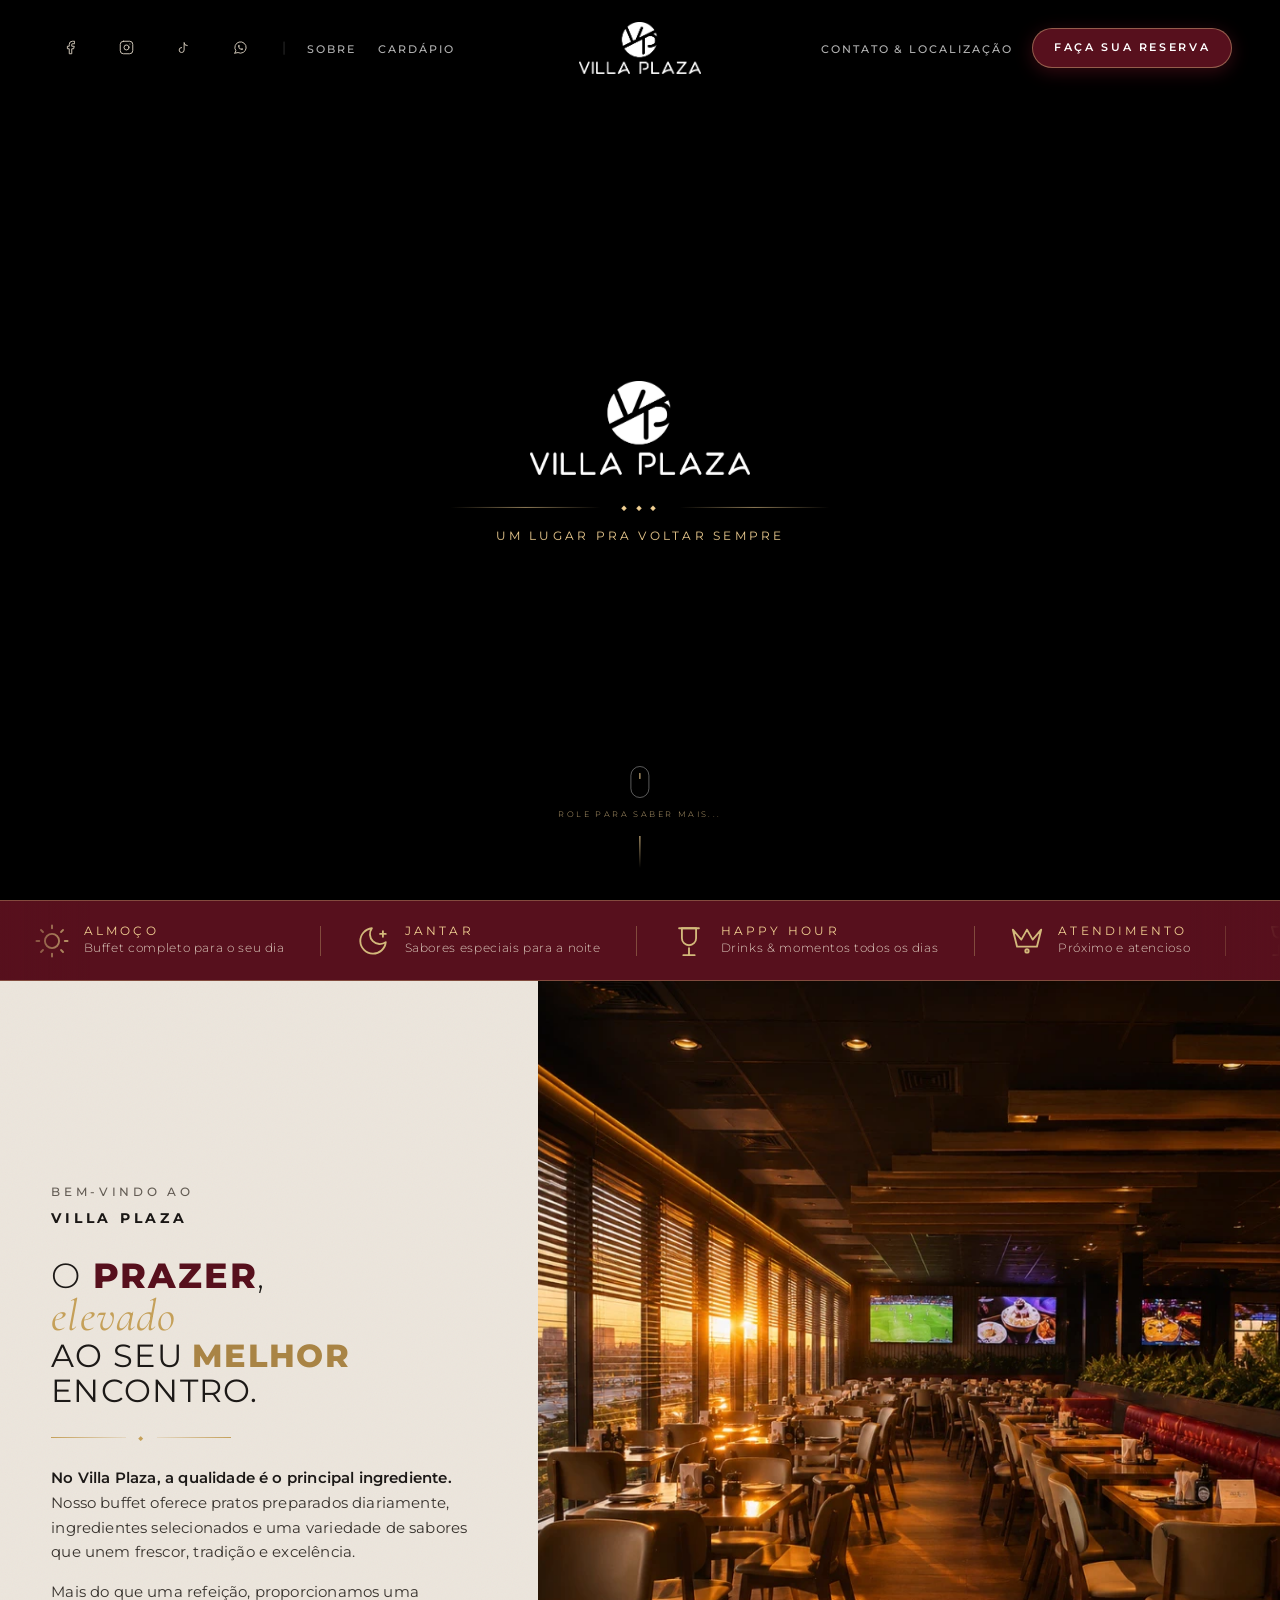
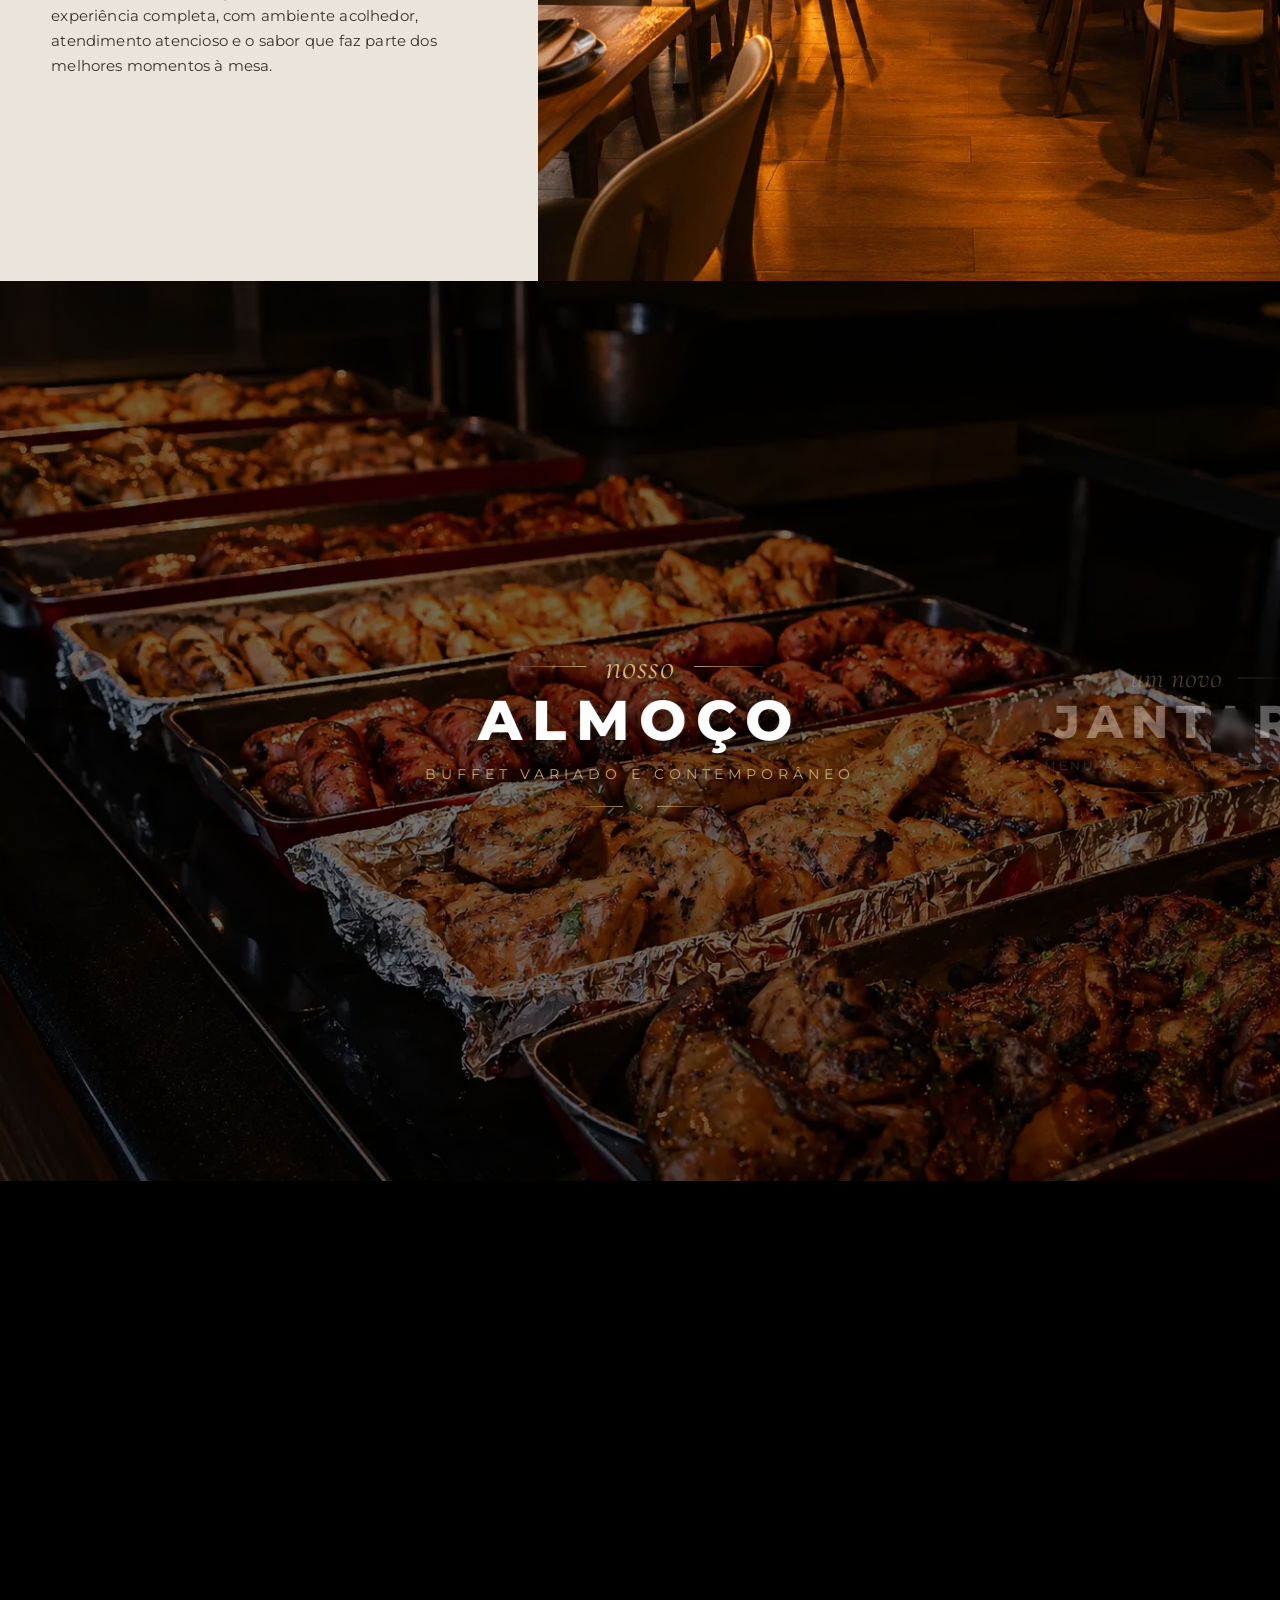
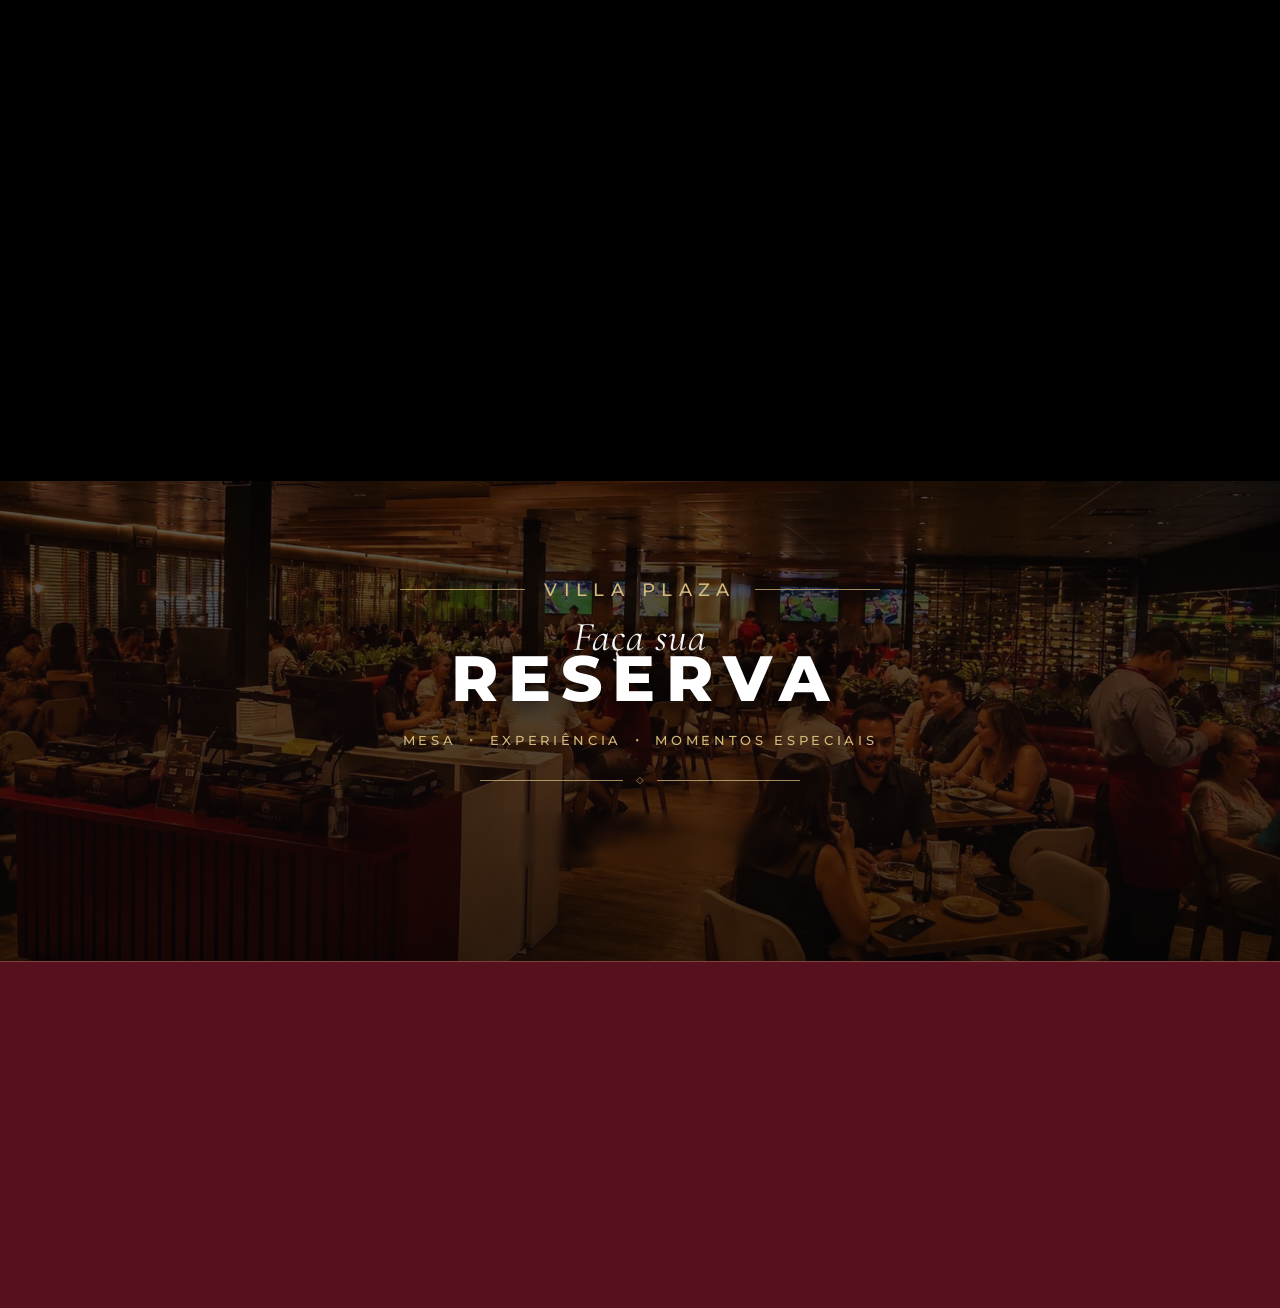
==== index.html @ 08dc7880 "feat: refine Villa Plaza menu flipbook" ====
<!DOCTYPE html>
<html lang="pt-BR">
<head>
    <meta charset="UTF-8">
    <meta name="viewport" content="width=device-width, initial-scale=1.0">
    <title>Villa Plaza Restaurante | Experiência Gastronômica em Belém</title>
    <meta name="description" content="Villa Plaza Restaurante - Uma jornada gastronômica por pratos autorais, buffet completo, pizzas artesanais e momentos memoráveis no mezanino do +B Supermercados em Belém.">
    
    <link rel="canonical" href="https://villaplaza.suporteide.digital/">
    <meta name="theme-color" content="#57101D">

    <!-- Open Graph / Social Media -->
    <meta property="og:type" content="website">
    <meta property="og:title" content="Villa Plaza Restaurante | Experiência Gastronômica em Belém">
    <meta property="og:description" content="Uma jornada gastronômica por pratos autorais, buffet completo, pizzas artesanais e momentos memoráveis no mezanino do +B Supermercados em Belém.">
    <meta property="og:image" content="assets/ambiente/ambiente-salao-principal.webp">
    <meta property="og:url" content="https://villaplaza.suporteide.digital/">

    <!-- Twitter Card -->
    <meta name="twitter:card" content="summary_large_image">
    <meta name="twitter:title" content="Villa Plaza Restaurante | Experiência Gastronômica em Belém">
    <meta name="twitter:description" content="Uma jornada gastronômica por pratos autorais e pizzas artesanais em Belém.">
    <meta name="twitter:image" content="assets/ambiente/ambiente-salao-principal.webp">

    <!-- Google Fonts -->
    <link rel="preconnect" href="https://fonts.googleapis.com">
    <link rel="preconnect" href="https://fonts.gstatic.com" crossorigin>
    <link href="https://fonts.googleapis.com/css2?family=Albert+Sans:wght@300;400;500;600;700&family=Alex+Brush&family=Cormorant+Garamond:ital,wght@0,300;0,400;0,500;0,600;0,700;1,300;1,400;1,500;1,600;1,700&family=Great+Vibes&family=Montserrat:ital,wght@0,300;0,400;0,500;0,600;0,700;1,300;1,400;1,500;1,600;1,700&family=Pinyon+Script&display=swap" rel="stylesheet">

    <!-- Structured Data (Schema.org JSON-LD) -->
    <script type="application/ld+json">
    {
      "@context": "https://schema.org",
      "@type": "Restaurant",
      "name": "Villa Plaza Restaurante",
      "image": "assets/logos/logo-villa-plaza-white.webp",
      "description": "Uma jornada sensorial por rótulos selecionados, gastronomia autoral contemporânea e momentos memoráveis em Belém.",
      "address": {
        "@type": "PostalAddress",
        "streetAddress": "Av. Alcindo Cacela, 1848 - Mezanino do +B Supermercados",
        "addressLocality": "Belém",
        "addressRegion": "PA",
        "postalCode": "66060-000",
        "addressCountry": "BR"
      },
      "geo": {
        "@type": "GeoCoordinates",
        "latitude": -1.4557003,
        "longitude": -48.4773089
      },
      "url": "https://villaplaza.suporteide.digital/",
      "telephone": "+5591984040710",
      "servesCuisine": "Contemporânea, Pizzaria, Buffet, Feijoada, Drinks",
      "priceRange": "$$$",
      "openingHoursSpecification": [
        {
          "@type": "OpeningHoursSpecification",
          "dayOfWeek": ["Monday", "Tuesday", "Wednesday", "Thursday", "Friday", "Saturday"],
          "opens": "12:00",
          "closes": "15:00"
        },
        {
          "@type": "OpeningHoursSpecification",
          "dayOfWeek": ["Monday", "Tuesday", "Wednesday", "Thursday", "Friday", "Saturday"],
          "opens": "19:00",
          "closes": "23:00"
        },
        {
          "@type": "OpeningHoursSpecification",
          "dayOfWeek": "Sunday",
          "opens": "12:00",
          "closes": "15:00"
        }
      ],
      "sameAs": [
        "https://www.instagram.com/villaplazabelem/",
        "https://www.tiktok.com/@villa.plaza",
        "https://www.facebook.com/villaplazabelem/"
      ]
    }
    </script>

    <link rel="stylesheet" href="style.css?v=20260824_v1">
    <link rel="stylesheet" href="assets/css/menu-flipbook.css?v=20260824_v2">
</head>
<body>

    <!-- ========================================
         HEADER & NAVIGATION
         ======================================== -->
    <header class="header" id="navbar">
        <div class="header-container">
            <!-- Menu Esquerdo + Redes Sociais -->
            <div class="header-left-side">
                <div class="header-socials">
                    <a href="https://www.facebook.com/villaplazabelem/" target="_blank" rel="noopener noreferrer" class="header-social-link" aria-label="Siga-nos no Facebook">
                        <svg class="header-social-icon" viewBox="0 0 24 24" fill="none" stroke="currentColor" stroke-width="1.5" stroke-linecap="round" stroke-linejoin="round">
                            <path d="M18 2h-3a5 5 0 0 0-5 5v3H7v4h3v8h4v-8h3l1-4h-4V7a1 1 0 0 1 1-1h3z"></path>
                        </svg>
                    </a>
                    <a href="https://www.instagram.com/villaplazabelem/" target="_blank" rel="noopener noreferrer" class="header-social-link" aria-label="Siga-nos no Instagram">
                        <svg class="header-social-icon" viewBox="0 0 24 24" fill="none" stroke="currentColor" stroke-width="1.5" stroke-linecap="round" stroke-linejoin="round">
                            <rect x="2" y="2" width="20" height="20" rx="5" ry="5"></rect>
                            <path d="M16 11.37A4 4 0 1 1 12.63 8 4 4 0 0 1 16 11.37z"></path>
                            <line x1="17.5" y1="6.5" x2="17.51" y2="6.5"></line>
                        </svg>
                    </a>
                    <a href="https://www.tiktok.com/@villa.plaza" target="_blank" rel="noopener noreferrer" class="header-social-link" aria-label="Siga-nos no TikTok">
                        <svg class="header-social-icon" viewBox="0 0 24 24" fill="none" stroke="currentColor" stroke-width="1.5" stroke-linecap="round" stroke-linejoin="round">
                            <path d="M9 12a4 4 0 1 0 4 4V4a5 5 0 0 0 5 5"></path>
                        </svg>
                    </a>
                    <a href="https://api.whatsapp.com/send/?phone=559192159505&text&type=phone_number&app_absent=0" target="_blank" rel="noopener noreferrer" class="header-social-link" aria-label="Fale conosco no WhatsApp">
                        <svg class="header-social-icon" viewBox="0 0 24 24" fill="none" stroke="currentColor" stroke-width="1.5" stroke-linecap="round" stroke-linejoin="round">
                            <path d="M3 21l1.65-3.8a9 9 0 1 1 3.4 2.9l-5.05 .9" />
                            <path d="M9 10a.5.5 0 0 0 1 0v-1a.5.5 0 0 0-1 0v1a5 5 0 0 0 5 5h1a.5.5 0 0 0 0-1h-1a.5.5 0 0 0 0 1" />
                        </svg>
                    </a>
                </div>
                <span class="header-separator">|</span>
                <ul class="nav-menu nav-menu-left">
                    <li><a href="#sobre" class="nav-link">Sobre</a></li>
                    <li><a href="#cardapio" class="nav-link">Cardápio</a></li>
                </ul>
            </div>

            <!-- Logo Centralizada -->
            <a href="#home" class="header-logo" aria-label="Voltar ao topo">
                <img src="assets/logos/logo-villa-plaza-white.webp" alt="Villa Plaza Restaurante Logo" decoding="async">
            </a>

            <!-- Menu Direito + Ações -->
            <div class="header-right-side">
                <ul class="nav-menu nav-menu-right">
                    <li><a href="#localizacao" class="nav-link">Contato & Localização</a></li>
                </ul>

                <a href="https://api.whatsapp.com/send/?phone=559192159505&text&type=phone_number&app_absent=0" target="_blank" rel="noopener noreferrer" class="btn-header-reserve">FAÇA SUA RESERVA</a>
            </div>

            <!-- Hamburger Button -->
            <button class="hamburger" id="hamburgerBtn" aria-label="Abrir Menu">
                <span></span>
                <span></span>
                <span></span>
            </button>
        </div>
    </header>

    <!-- Mobile Drawer Overlay & Drawer -->
    <div class="mobile-overlay" id="mobileOverlay"></div>
    <nav class="mobile-nav" id="mobileNav">
        <button class="mobile-nav-close" id="mobileNavClose" aria-label="Fechar menu">&times;</button>
        <a href="#sobre" class="mobile-nav-link">Sobre</a>
        <a href="#cardapio" class="mobile-nav-link">Cardápio</a>
        <a href="#localizacao" class="mobile-nav-link">Contato & Localização</a>
        <a href="https://api.whatsapp.com/send/?phone=559192159505&text&type=phone_number&app_absent=0" target="_blank" rel="noopener noreferrer" class="mobile-nav-link" style="color: var(--wine-gold); margin-top: 1rem; text-align: left; text-decoration: none;">Faça Sua Reserva</a>
        <div class="mobile-socials" style="margin-top: auto; display: flex; gap: 1.5rem; padding-top: 2rem;">
            <a href="https://www.facebook.com/villaplazabelem/" target="_blank" rel="noopener noreferrer" style="color: var(--wine-cream);" aria-label="Siga-nos no Facebook">
                <svg viewBox="0 0 24 24" fill="none" stroke="currentColor" stroke-width="1.5" stroke-linecap="round" stroke-linejoin="round" style="width: 22px; height: 22px;">
                    <path d="M18 2h-3a5 5 0 0 0-5 5v3H7v4h3v8h4v-8h3l1-4h-4V7a1 1 0 0 1 1-1h3z"></path>
                </svg>
            </a>
            <a href="https://www.instagram.com/villaplazabelem/" target="_blank" rel="noopener noreferrer" style="color: var(--wine-cream);" aria-label="Siga-nos no Instagram">
                <svg viewBox="0 0 24 24" fill="none" stroke="currentColor" stroke-width="1.5" stroke-linecap="round" stroke-linejoin="round" style="width: 22px; height: 22px;">
                    <rect x="2" y="2" width="20" height="20" rx="5" ry="5"></rect>
                    <path d="M16 11.37A4 4 0 1 1 12.63 8 4 4 0 0 1 16 11.37z"></path>
                    <line x1="17.5" y1="6.5" x2="17.51" y2="6.5"></line>
                </svg>
            </a>
            <a href="https://www.tiktok.com/@villa.plaza" target="_blank" rel="noopener noreferrer" style="color: var(--wine-cream);" aria-label="Siga-nos no TikTok">
                <svg viewBox="0 0 24 24" fill="none" stroke="currentColor" stroke-width="1.5" stroke-linecap="round" stroke-linejoin="round" style="width: 22px; height: 22px;">
                    <path d="M9 12a4 4 0 1 0 4 4V4a5 5 0 0 0 5 5"></path>
                </svg>
            </a>
            <a href="https://api.whatsapp.com/send/?phone=559192159505&text&type=phone_number&app_absent=0" target="_blank" rel="noopener noreferrer" style="color: var(--wine-cream);" aria-label="Fale conosco no WhatsApp">
                <svg viewBox="0 0 24 24" fill="none" stroke="currentColor" stroke-width="1.5" stroke-linecap="round" stroke-linejoin="round" style="width: 22px; height: 22px;">
                    <path d="M3 21l1.65-3.8a9 9 0 1 1 3.4 2.9l-5.05 .9" />
                    <path d="M9 10a.5.5 0 0 0 1 0v-1a.5.5 0 0 0-1 0v1a5 5 0 0 0 5 5h1a.5.5 0 0 0 0-1h-1a.5.5 0 0 0 0 1" />
                </svg>
            </a>
        </div>
    </nav>

    <!-- ========================================
         HERO SECTION
         ======================================== -->
    <section id="home" class="hero parallax-container" data-parallax-speed="0.38">
        <div class="hero-bg">
            <video autoplay loop muted playsinline class="parallax-img" data-parallax-speed="0.38">
                <source src="assets/hero/hero-video-villa-plaza.mp4" type="video/mp4">
            </video>
        </div>
        
        <div class="hero-overlay-dark"></div>

        <div class="hero-content parallax-element" data-parallax-speed="-0.14">
            <div class="hero-logo">
                <img src="assets/logos/logo-villa-plaza-white.webp" alt="Villa Plaza Restaurante Logo" decoding="async">
            </div>
            
            <div class="hero-divider">
                <span class="line"></span>
                <span class="diamonds">◆ ◆ ◆</span>
                <span class="line"></span>
            </div>

            <h1 class="hero-title">UM LUGAR PRA VOLTAR SEMPRE</h1>
        </div>

        <div class="hero-explore-indicator">
            <div class="mouse-icon">
                <div class="mouse-wheel"></div>
            </div>
            <span>Role para saber mais...</span>
            <div class="hero-explore-line"></div>
        </div>
    </section>

    <!-- ========================================
         SEÇÃO DE DESTAQUES / EXPERIÊNCIAS (MARQUEE INFINITO FLUIDO - VINHO #57101D)
         ======================================== -->
    <section id="destaques" class="hero-highlights-strip">
        <div class="highlights-track">
            <!-- ===== CONJUNTO 1 DE ITENS ===== -->
            <div class="highlight-item">
                <div class="highlight-icon">
                    <svg viewBox="0 0 24 24" fill="none" stroke="currentColor" stroke-width="1.2" stroke-linecap="round" stroke-linejoin="round" aria-hidden="true">
                        <circle cx="12" cy="12" r="5"></circle>
                        <line x1="12" y1="1" x2="12" y2="3"></line>
                        <line x1="12" y1="21" x2="12" y2="23"></line>
                        <line x1="4.22" y1="4.22" x2="5.64" y2="5.64"></line>
                        <line x1="18.36" y1="18.36" x2="19.78" y2="19.78"></line>
                        <line x1="1" y1="12" x2="3" y2="12"></line>
                        <line x1="21" y1="12" x2="23" y2="12"></line>
                        <line x1="4.22" y1="19.78" x2="5.64" y2="18.36"></line>
                        <line x1="18.36" y1="5.64" x2="19.78" y2="4.22"></line>
                    </svg>
                </div>
                <div class="highlight-content">
                    <h3 class="highlight-title">ALMOÇO</h3>
                    <p class="highlight-desc">Buffet completo para o seu dia</p>
                </div>
            </div>
            <div class="highlight-divider" aria-hidden="true"></div>

            <div class="highlight-item">
                <div class="highlight-icon">
                    <svg viewBox="0 0 24 24" fill="none" stroke="currentColor" stroke-width="1.2" stroke-linecap="round" stroke-linejoin="round" aria-hidden="true">
                        <path d="M21 12.79A9 9 0 1 1 11.21 3 7 7 0 0 0 21 12.79z"></path>
                        <line x1="19" y1="5" x2="19" y2="9"></line>
                        <line x1="17" y1="7" x2="21" y2="7"></line>
                    </svg>
                </div>
                <div class="highlight-content">
                    <h3 class="highlight-title">JANTAR</h3>
                    <p class="highlight-desc">Sabores especiais para a noite</p>
                </div>
            </div>
            <div class="highlight-divider" aria-hidden="true"></div>

            <div class="highlight-item">
                <div class="highlight-icon">
                    <svg viewBox="0 0 24 24" fill="none" stroke="currentColor" stroke-width="1.2" stroke-linecap="round" stroke-linejoin="round" aria-hidden="true">
                        <path d="M8 22h8M12 17v5"></path>
                        <path d="M7 10a5 5 0 0 0 10 0V3H7v7z"></path>
                        <line x1="5" y1="3" x2="19" y2="3"></line>
                    </svg>
                </div>
                <div class="highlight-content">
                    <h3 class="highlight-title">HAPPY HOUR</h3>
                    <p class="highlight-desc">Drinks & momentos todos os dias</p>
                </div>
            </div>
            <div class="highlight-divider" aria-hidden="true"></div>

            <div class="highlight-item">
                <div class="highlight-icon">
                    <svg viewBox="0 0 24 24" fill="none" stroke="currentColor" stroke-width="1.2" stroke-linecap="round" stroke-linejoin="round" aria-hidden="true">
                        <path d="M2 4l3 12h14l3-12-6 7-4-7-4 7-6-7z"></path>
                        <circle cx="12" cy="19" r="1.2"></circle>
                    </svg>
                </div>
                <div class="highlight-content">
                    <h3 class="highlight-title">ATENDIMENTO</h3>
                    <p class="highlight-desc">Próximo e atencioso</p>
                </div>
            </div>
            <div class="highlight-divider" aria-hidden="true"></div>

            <div class="highlight-item">
                <div class="highlight-icon">
                    <svg viewBox="0 0 24 24" fill="none" stroke="currentColor" stroke-width="1.2" stroke-linecap="round" stroke-linejoin="round" aria-hidden="true">
                        <path d="M8 22h8M12 15v7"></path>
                        <path d="M7 2h10l-1.5 6a4.5 4.5 0 0 1-7 0L7 2z"></path>
                    </svg>
                </div>
                <div class="highlight-content">
                    <h3 class="highlight-title">CARTA DE VINHOS</h3>
                    <p class="highlight-desc">Rótulos selecionados & sommelier</p>
                </div>
            </div>
            <div class="highlight-divider" aria-hidden="true"></div>

            <div class="highlight-item">
                <div class="highlight-icon">
                    <svg viewBox="0 0 24 24" fill="none" stroke="currentColor" stroke-width="1.2" stroke-linecap="round" stroke-linejoin="round" aria-hidden="true">
                        <path d="M12 2v20M17 5v6a5 5 0 0 1-10 0V5"></path>
                        <line x1="7" y1="2" x2="7" y2="5"></line>
                        <line x1="17" y1="2" x2="17" y2="5"></line>
                    </svg>
                </div>
                <div class="highlight-content">
                    <h3 class="highlight-title">GASTRONOMIA</h3>
                    <p class="highlight-desc">Receitas autorais contemporâneas</p>
                </div>
            </div>
            <div class="highlight-divider" aria-hidden="true"></div>

            <div class="highlight-item">
                <div class="highlight-icon">
                    <svg viewBox="0 0 24 24" fill="none" stroke="currentColor" stroke-width="1.2" stroke-linecap="round" stroke-linejoin="round" aria-hidden="true">
                        <path d="M12 2l2.4 7.4H22l-6 4.6 2.3 7.2-6.3-4.6-6.3 4.6 2.3-7.2-6-4.6h7.6z"></path>
                    </svg>
                </div>
                <div class="highlight-content">
                    <h3 class="highlight-title">AMBIENTE</h3>
                    <p class="highlight-desc">Sofisticado e acolhedor</p>
                </div>
            </div>
            <div class="highlight-divider" aria-hidden="true"></div>

            <div class="highlight-item">
                <div class="highlight-icon">
                    <svg viewBox="0 0 24 24" fill="none" stroke="currentColor" stroke-width="1.2" stroke-linecap="round" stroke-linejoin="round" aria-hidden="true">
                        <path d="M6 3h12l4 6-10 12L2 9l4-6z"></path>
                        <path d="M11 3l-3 6 4 12 4-12-3-6"></path>
                        <line x1="2" y1="9" x2="22" y2="9"></line>
                    </svg>
                </div>
                <div class="highlight-content">
                    <h3 class="highlight-title">EVENTOS</h3>
                    <p class="highlight-desc">Celebrações e momentos especiais</p>
                </div>
            </div>
            <div class="highlight-divider" aria-hidden="true"></div>

            <!-- ===== CONJUNTO 2 DE ITENS (DUPLICADO PARA LOOP INFINITO PERFEITO) ===== -->
            <div class="highlight-item" aria-hidden="true">
                <div class="highlight-icon">
                    <svg viewBox="0 0 24 24" fill="none" stroke="currentColor" stroke-width="1.2" stroke-linecap="round" stroke-linejoin="round">
                        <circle cx="12" cy="12" r="5"></circle>
                        <line x1="12" y1="1" x2="12" y2="3"></line>
                        <line x1="12" y1="21" x2="12" y2="23"></line>
                        <line x1="4.22" y1="4.22" x2="5.64" y2="5.64"></line>
                        <line x1="18.36" y1="18.36" x2="19.78" y2="19.78"></line>
                        <line x1="1" y1="12" x2="3" y2="12"></line>
                        <line x1="21" y1="12" x2="23" y2="12"></line>
                        <line x1="4.22" y1="19.78" x2="5.64" y2="18.36"></line>
                        <line x1="18.36" y1="5.64" x2="19.78" y2="4.22"></line>
                    </svg>
                </div>
                <div class="highlight-content">
                    <h3 class="highlight-title">ALMOÇO</h3>
                    <p class="highlight-desc">Buffet completo para o seu dia</p>
                </div>
            </div>
            <div class="highlight-divider" aria-hidden="true"></div>

            <div class="highlight-item" aria-hidden="true">
                <div class="highlight-icon">
                    <svg viewBox="0 0 24 24" fill="none" stroke="currentColor" stroke-width="1.2" stroke-linecap="round" stroke-linejoin="round">
                        <path d="M21 12.79A9 9 0 1 1 11.21 3 7 7 0 0 0 21 12.79z"></path>
                        <line x1="19" y1="5" x2="19" y2="9"></line>
                        <line x1="17" y1="7" x2="21" y2="7"></line>
                    </svg>
                </div>
                <div class="highlight-content">
                    <h3 class="highlight-title">JANTAR</h3>
                    <p class="highlight-desc">Sabores especiais para a noite</p>
                </div>
            </div>
            <div class="highlight-divider" aria-hidden="true"></div>

            <div class="highlight-item" aria-hidden="true">
                <div class="highlight-icon">
                    <svg viewBox="0 0 24 24" fill="none" stroke="currentColor" stroke-width="1.2" stroke-linecap="round" stroke-linejoin="round">
                        <path d="M8 22h8M12 17v5"></path>
                        <path d="M7 10a5 5 0 0 0 10 0V3H7v7z"></path>
                        <line x1="5" y1="3" x2="19" y2="3"></line>
                    </svg>
                </div>
                <div class="highlight-content">
                    <h3 class="highlight-title">HAPPY HOUR</h3>
                    <p class="highlight-desc">Drinks & momentos todos os dias</p>
                </div>
            </div>
            <div class="highlight-divider" aria-hidden="true"></div>

            <div class="highlight-item" aria-hidden="true">
                <div class="highlight-icon">
                    <svg viewBox="0 0 24 24" fill="none" stroke="currentColor" stroke-width="1.2" stroke-linecap="round" stroke-linejoin="round">
                        <path d="M2 4l3 12h14l3-12-6 7-4-7-4 7-6-7z"></path>
                        <circle cx="12" cy="19" r="1.2"></circle>
                    </svg>
                </div>
                <div class="highlight-content">
                    <h3 class="highlight-title">ATENDIMENTO</h3>
                    <p class="highlight-desc">Próximo e atencioso</p>
                </div>
            </div>
            <div class="highlight-divider" aria-hidden="true"></div>

            <div class="highlight-item" aria-hidden="true">
                <div class="highlight-icon">
                    <svg viewBox="0 0 24 24" fill="none" stroke="currentColor" stroke-width="1.2" stroke-linecap="round" stroke-linejoin="round">
                        <path d="M8 22h8M12 15v7"></path>
                        <path d="M7 2h10l-1.5 6a4.5 4.5 0 0 1-7 0L7 2z"></path>
                    </svg>
                </div>
                <div class="highlight-content">
                    <h3 class="highlight-title">CARTA DE VINHOS</h3>
                    <p class="highlight-desc">Rótulos selecionados & sommelier</p>
                </div>
            </div>
            <div class="highlight-divider" aria-hidden="true"></div>

            <div class="highlight-item" aria-hidden="true">
                <div class="highlight-icon">
                    <svg viewBox="0 0 24 24" fill="none" stroke="currentColor" stroke-width="1.2" stroke-linecap="round" stroke-linejoin="round">
                        <path d="M12 2v20M17 5v6a5 5 0 0 1-10 0V5"></path>
                        <line x1="7" y1="2" x2="7" y2="5"></line>
                        <line x1="17" y1="2" x2="17" y2="5"></line>
                    </svg>
                </div>
                <div class="highlight-content">
                    <h3 class="highlight-title">GASTRONOMIA</h3>
                    <p class="highlight-desc">Receitas autorais contemporâneas</p>
                </div>
            </div>
            <div class="highlight-divider" aria-hidden="true"></div>

            <div class="highlight-item" aria-hidden="true">
                <div class="highlight-icon">
                    <svg viewBox="0 0 24 24" fill="none" stroke="currentColor" stroke-width="1.2" stroke-linecap="round" stroke-linejoin="round">
                        <path d="M12 2l2.4 7.4H22l-6 4.6 2.3 7.2-6.3-4.6-6.3 4.6 2.3-7.2-6-4.6h7.6z"></path>
                    </svg>
                </div>
                <div class="highlight-content">
                    <h3 class="highlight-title">AMBIENTE</h3>
                    <p class="highlight-desc">Sofisticado e acolhedor</p>
                </div>
            </div>
            <div class="highlight-divider" aria-hidden="true"></div>

            <div class="highlight-item" aria-hidden="true">
                <div class="highlight-icon">
                    <svg viewBox="0 0 24 24" fill="none" stroke="currentColor" stroke-width="1.2" stroke-linecap="round" stroke-linejoin="round">
                        <path d="M6 3h12l4 6-10 12L2 9l4-6z"></path>
                        <path d="M11 3l-3 6 4 12 4-12-3-6"></path>
                        <line x1="2" y1="9" x2="22" y2="9"></line>
                    </svg>
                </div>
                <div class="highlight-content">
                    <h3 class="highlight-title">EVENTOS</h3>
                    <p class="highlight-desc">Celebrações e momentos especiais</p>
                </div>
            </div>
            <div class="highlight-divider" aria-hidden="true"></div>
        </div>
    </section>

    <!-- ========================================
         SEÇÃO 2: SOBRE NÓS / NOSSA HISTÓRIA
         ======================================== -->
    <section id="sobre" class="sobre-section">
        <div class="sobre-grid">
            
            <!-- Coluna Esquerda: Texto em Card Creme Elegante -->
            <div class="sobre-content-side reveal-up">
                <div class="sobre-header-tag">
                    <span class="sobre-sub">BEM-VINDO AO</span>
                    <span class="sobre-brand">VILLA PLAZA</span>
                </div>

                <h2 class="sobre-headline">
                    <span class="sobre-line-1">O <strong>PRAZER</strong>,</span>
                    <span class="sobre-script-gold">elevado</span>
                    <span class="sobre-line-2">AO SEU <span class="sobre-highlight-gold">MELHOR</span></span>
                    <span class="sobre-line-3">ENCONTRO.</span>
                </h2>

                <div class="sobre-divider-diamond">
                    <span class="line left"></span>
                    <span class="diamond">◆</span>
                    <span class="line right"></span>
                </div>

                <div class="sobre-paragraphs">
                    <p>
                        <strong>No Villa Plaza, a qualidade é o principal ingrediente.</strong> Nosso buffet oferece pratos preparados diariamente, ingredientes selecionados e uma variedade de sabores que unem frescor, tradição e excelência.
                    </p>
                    <p>
                        Mais do que uma refeição, proporcionamos uma experiência completa, com ambiente acolhedor, atendimento atencioso e o sabor que faz parte dos melhores momentos à mesa.
                    </p>
                </div>
            </div>

            <!-- Coluna Direita: Imagem do Ambiente do Restaurante -->
            <div class="sobre-image-side reveal-up" style="transition-delay: 0.15s;">
                <img src="assets/ambiente/sobre-nos-villa-plaza.webp" alt="Ambiente do Villa Plaza Restaurante ao pôr do sol" loading="lazy" decoding="async">
            </div>

        </div>
    </section>

    <!-- ========================================
         SEÇÃO 3: CARROSSEL SHOWCASE DE EXPERIÊNCIAS (ALMOÇO, JANTAR, HAPPY HOUR, EVENTOS)
         ======================================== -->
    <section class="showcase-section" id="experiencia">
        <div class="showcase-backgrounds">
            <div class="showcase-bg active" style="background-image: linear-gradient(rgba(0,0,0,0.55), rgba(0,0,0,0.55)), url('assets/gastronomia/buffet-churrasco-v0.webp');"></div>
            <div class="showcase-bg" style="background-image: linear-gradient(rgba(0,0,0,0.55), rgba(0,0,0,0.55)), url('assets/gastronomia/prato-comida.webp');"></div>
            <div class="showcase-bg" style="background-image: linear-gradient(rgba(0,0,0,0.55), rgba(0,0,0,0.55)), url('assets/experiencias/experiencia-chopp-heineken.webp');"></div>
            <div class="showcase-bg" style="background-image: linear-gradient(rgba(0,0,0,0.55), rgba(0,0,0,0.55)), url('assets/experiencias/experiencia-atendimento-garcom.webp');"></div>
        </div>
        
        <div class="showcase-carousel-wrapper">
            <div class="showcase-track">
                <!-- Slide 1: Almoço -->
                <div class="showcase-slide active" data-index="0">
                    <div class="showcase-top-accent">
                        <span class="showcase-line left"></span>
                        <span class="showcase-script">nosso</span>
                        <span class="showcase-line right"></span>
                    </div>
                    <h3 class="showcase-title">ALMOÇO</h3>
                    <span class="showcase-subtitle">BUFFET VARIADO E CONTEMPORÂNEO</span>
                    <div class="showcase-bottom-ornament">
                        <span class="showcase-line left"></span>
                        <span class="showcase-diamond">◇</span>
                        <span class="showcase-line right"></span>
                    </div>
                </div>
                <!-- Slide 2: Jantar -->
                <div class="showcase-slide" data-index="1">
                    <div class="showcase-top-accent">
                        <span class="showcase-line left"></span>
                        <span class="showcase-script">um novo</span>
                        <span class="showcase-line right"></span>
                    </div>
                    <h3 class="showcase-title">JANTAR</h3>
                    <span class="showcase-subtitle">MENU À LA CARTE ESPECIAL</span>
                    <div class="showcase-bottom-ornament">
                        <span class="showcase-line left"></span>
                        <span class="showcase-diamond">◇</span>
                        <span class="showcase-line right"></span>
                    </div>
                </div>
                <!-- Slide 3: Happy Hour -->
                <div class="showcase-slide" data-index="2">
                    <div class="showcase-top-accent">
                        <span class="showcase-line left"></span>
                        <span class="showcase-script">happy</span>
                        <span class="showcase-line right"></span>
                    </div>
                    <h3 class="showcase-title">HOUR</h3>
                    <span class="showcase-subtitle">CHOPP GELADO & DRINKS</span>
                    <div class="showcase-bottom-ornament">
                        <span class="showcase-line left"></span>
                        <span class="showcase-diamond">◇</span>
                        <span class="showcase-line right"></span>
                    </div>
                </div>
                <!-- Slide 4: Eventos -->
                <div class="showcase-slide" data-index="3">
                    <div class="showcase-top-accent">
                        <span class="showcase-line left"></span>
                        <span class="showcase-script">seus</span>
                        <span class="showcase-line right"></span>
                    </div>
                    <h3 class="showcase-title">EVENTOS</h3>
                    <span class="showcase-subtitle">ESPAÇOS VARIADOS E CLIMATIZADOS</span>
                    <div class="showcase-bottom-ornament">
                        <span class="showcase-line left"></span>
                        <span class="showcase-diamond">◇</span>
                        <span class="showcase-line right"></span>
                    </div>
                </div>
            </div>
        </div>

        <!-- Botões de navegação do carrossel -->
        <button class="showcase-nav-arrow arrow-left" aria-label="Anterior">&lsaquo;</button>
        <button class="showcase-nav-arrow arrow-right" aria-label="Próximo">&rsaquo;</button>
    </section>



    <!-- ========================================
         SEÇÃO 4: CARDÁPIO À LA CARTE (SPLIT CREAM + VINHO)
         ======================================== -->
    <section id="cardapio" class="cardapio-split-section parallax-container">
        <!-- Lado Esquerdo: Fundo Creme com Texto -->
        <div class="cardapio-left-cream">
            <div class="cardapio-left-content reveal-up parallax-element" data-parallax-speed="0.10">
                <span class="split-tag">— MENU —</span>
                <h2 class="split-title"><span class="typo-light" style="font-size: 0.8em; letter-spacing: 0.08em; text-transform: uppercase;">Confira o</span> <br><strong class="typo-extrabold" style="color: #57101D;">NOSSO</strong> <span class="italic-script">Cardápio</span></h2>
                <p>
                    Pratos autorais elaborados com ingredientes selecionados e apresentação impecável.
                </p>
                <button class="btn-cardapio trigger-menu-modal">VER CARDÁPIO</button>
            </div>
        </div>

        <!-- Lado Direito: Fundo Vinho Elegante -->
        <div class="cardapio-right-video">
            <div class="cardapio-right-overlay"></div>
        </div>

        <!-- Imagem do Menu Flutuante -->
        <img class="cardapio-menu-float trigger-menu-modal" src="assets/CardapioMenu/cardapio-villa-plaza-open.png" alt="Cardápio Villa Plaza Restaurante" style="cursor: pointer;" loading="lazy" decoding="async">
    </section>


    <!-- ========================================
         SEÇÃO FAÇA SUA RESERVA (BANNER RODAPÉ)
         ======================================== -->
    <section class="reserva-banner-rodape" id="reserva-banner-rodape" role="region" aria-label="Faça sua Reserva no Villa Plaza">
        <div class="reserva-banner-rodape__bg" style="background-image: url('assets/ambiente/ambiente-interior-mezanino.webp');"></div>
        <div class="reserva-banner-rodape__overlay"></div>
        <div class="reserva-banner-rodape__content">
            
            <!-- Linha Superior com Nome da Marca -->
            <div class="reserva-banner-rodape__top">
                <span class="reserva-banner-rodape__line"></span>
                <span class="reserva-banner-rodape__brand">VILLA PLAZA</span>
                <span class="reserva-banner-rodape__line"></span>
            </div>

            <!-- Título Principal -->
            <h2 class="reserva-banner-rodape__headline">
                <span class="reserva-banner-rodape__script">Faça sua</span>
                <span class="reserva-banner-rodape__main">RESERVA</span>
            </h2>

            <!-- Subtítulo / Tags -->
            <div class="reserva-banner-rodape__sub">
                <span>MESA</span>
                <span class="bullet">•</span>
                <span>EXPERIÊNCIA</span>
                <span class="bullet">•</span>
                <span>MOMENTOS ESPECIAIS</span>
            </div>

            <!-- Divisor Inferior com Losango -->
            <div class="reserva-banner-rodape__bottom">
                <span class="reserva-banner-rodape__line"></span>
                <span class="reserva-banner-rodape__diamond">◇</span>
                <span class="reserva-banner-rodape__line"></span>
            </div>

            <!-- Botão Minimalista Faça Sua Reserva -->
            <a href="https://api.whatsapp.com/send/?phone=559192159505&text&type=phone_number&app_absent=0" target="_blank" rel="noopener noreferrer" class="reserva-banner-rodape__btn">
                <span>FAÇA SUA RESERVA</span>
                <svg width="20" height="20" viewBox="0 0 24 24" fill="none" stroke="currentColor" stroke-width="1.8" stroke-linecap="round" stroke-linejoin="round">
                    <rect x="3" y="4" width="18" height="18" rx="3" ry="3"></rect>
                    <line x1="16" y1="2" x2="16" y2="6"></line>
                    <line x1="8" y1="2" x2="8" y2="6"></line>
                    <line x1="3" y1="10" x2="21" y2="10"></line>
                    <path d="M8 14h.01M12 14h.01M16 14h.01M8 18h.01M12 18h.01"></path>
                </svg>
            </a>

        </div>
    </section>

    <!-- ========================================
         3. PREMIUM FOOTER VILLA PLAZA
         ======================================== -->
    <footer class="footer-premium" id="localizacao">
        <div class="footer-premium__inner">

            <!-- Column 1: Logo + Separador + Social -->
            <div class="footer-col footer-col-logo">
                <img src="assets/logos/logo-villa-plaza-white.webp" 
                     alt="Villa Plaza Restaurante Logo" 
                     class="footer-logo-img"
                     loading="lazy"
                     decoding="async">

                <div class="footer-logo-divider">
                    <span class="line"></span>
                    <span class="star">✦</span>
                    <span class="line"></span>
                </div>

                <div class="footer-socials">
                    <a href="https://www.instagram.com/villaplazabelem/" target="_blank" rel="noopener noreferrer" class="footer-social-link" aria-label="Instagram Villa Plaza">
                        <svg viewBox="0 0 24 24"><rect x="2" y="2" width="20" height="20" rx="5" ry="5"></rect><path d="M16 11.37A4 4 0 1 1 12.63 8 4 4 0 0 1 16 11.37z"></path><line x1="17.5" y1="6.5" x2="17.51" y2="6.5"></line></svg>
                    </a>
                    <a href="https://www.tiktok.com/@villa.plaza" target="_blank" rel="noopener noreferrer" class="footer-social-link" aria-label="TikTok Villa Plaza">
                        <svg viewBox="0 0 24 24" fill="none" stroke="currentColor" stroke-width="1.5" stroke-linecap="round" stroke-linejoin="round"><path d="M9 12a4 4 0 1 0 4 4V4a5 5 0 0 0 5 5"></path></svg>
                    </a>
                    <a href="https://www.facebook.com/villaplazabelem/" target="_blank" rel="noopener noreferrer" class="footer-social-link" aria-label="Facebook Villa Plaza">
                        <svg viewBox="0 0 24 24"><path d="M18 2h-3a5 5 0 0 0-5 5v3H7v4h3v8h4v-8h3l1-4h-4V7a1 1 0 0 1 1-1h3z"></path></svg>
                    </a>
                </div>
                <span class="footer-handle">@villaplazabelem</span>
            </div>

            <!-- Column 2: Localização -->
            <div class="footer-col footer-col-contact">
                <h3 class="footer-col__title">
                    LOCALIZAÇÃO
                </h3>
                <div class="footer-title-star">✦</div>

                <div class="footer-contact-item">
                    <svg viewBox="0 0 24 24" class="footer-icon-gold"><path d="M21 10c0 7-9 13-9 13s-9-6-9-13a9 9 0 0 1 18 0z"></path><circle cx="12" cy="10" r="3"></circle></svg>
                    <span>
                        Av. Gov. José Malcher, 2388<br>
                        Belém - PA<br>
                        <span class="footer-subtext">Mezanino do +B Supermercados</span>
                    </span>
                </div>
            </div>

            <!-- Column 3: Mapa -->
            <div class="footer-col footer-col-map">
                <a href="https://maps.google.com/?q=Villa+Plaza+Bel%C3%A9m+Gov+Jos%C3%A9+Malcher+2388" 
                   target="_blank" 
                   class="footer-map-link"
                   aria-label="Ver localização no Google Maps">
                    <div class="footer-map-frame">
                        <img src="assets/mapa-vila-plaza.png" 
                             alt="Mapa de localização do Villa Plaza Belém na Av. Gov. José Malcher" 
                             class="footer-map-img"
                             loading="lazy"
                             decoding="async">
                    </div>
                </a>
            </div>

            <!-- Column 4: Horário de Funcionamento -->
            <div class="footer-col footer-col-hours">
                <h3 class="footer-col__title">
                    HORÁRIO DE<br>FUNCIONAMENTO
                </h3>
                <div class="footer-title-star">✦</div>

                <div class="footer-hours-block">
                    <div class="footer-hours-day">
                        <svg viewBox="0 0 24 24" class="footer-icon-gold"><circle cx="12" cy="12" r="10"></circle><polyline points="12 6 12 12 16 14"></polyline></svg>
                        <span>Segunda a Sábado</span>
                    </div>
                    <div class="footer-hours-time">12h às 15h / 19h às 23h</div>
                </div>

                <div class="footer-hours-block" style="margin-top: 1.2rem;">
                    <div class="footer-hours-day">
                        <svg viewBox="0 0 24 24" class="footer-icon-gold"><rect x="3" y="4" width="18" height="18" rx="2" ry="2"></rect><line x1="16" y1="2" x2="16" y2="6"></line><line x1="8" y1="2" x2="8" y2="6"></line><line x1="3" y1="10" x2="21" y2="10"></line></svg>
                        <span>Domingo</span>
                    </div>
                    <div class="footer-hours-time">12h às 15h</div>
                </div>
            </div>

            <!-- Column 5: Fale Conosco -->
            <div class="footer-col footer-col-whatsapp">
                <h3 class="footer-col__title">
                    FALE CONOSCO
                </h3>
                <div class="footer-title-star">✦</div>

                <div class="footer-whatsapp-icon">
                    <svg viewBox="0 0 24 24" width="34" height="34" fill="currentColor">
                        <path d="M17.472 14.382c-.297-.149-1.758-.867-2.03-.967-.273-.099-.471-.148-.67.15-.197.297-.767.966-.94 1.164-.173.199-.347.223-.644.075-.297-.15-1.255-.463-2.39-1.475-.883-.788-1.48-1.761-1.653-2.059-.173-.297-.018-.458.13-.606.134-.133.298-.347.446-.52.149-.174.198-.298.298-.497.099-.198.05-.371-.025-.52-.075-.149-.669-1.612-.916-2.207-.242-.579-.487-.501-.669-.51l-.57-.01c-.198 0-.52.074-.792.372s-1.04 1.016-1.04 2.479 1.065 2.876 1.213 3.074c.149.198 2.095 3.2 5.076 4.487.709.306 1.263.489 1.694.626.712.226 1.36.194 1.872.118.571-.085 1.758-.719 2.006-1.413.248-.694.248-1.289.173-1.413-.074-.124-.272-.198-.57-.347m-5.421 7.461c-1.726 0-3.328-.466-4.717-1.278l-.338-.198-3.504.919.935-3.417-.219-.348c-.896-1.425-1.371-3.08-1.37-4.766 0-4.996 4.064-9.06 9.06-9.06 2.42 0 4.695.943 6.407 2.657 1.711 1.714 2.654 3.989 2.654 6.411 0 4.997-4.064 9.061-9.062 9.061m0-19.827c-5.93 0-10.755 4.825-10.755 10.756 0 1.895.494 3.746 1.433 5.373l-1.523 5.561 5.69-1.492c1.571.856 3.347 1.309 5.155 1.309 5.931 0 10.756-4.825 10.756-10.757 0-2.874-1.119-5.576-3.152-7.608-2.033-2.033-4.734-3.152-7.604-3.152z"/>
                    </svg>
                </div>

                <a href="https://api.whatsapp.com/send/?phone=559192159505&text&type=phone_number&app_absent=0" 
                   target="_blank" 
                   rel="noopener noreferrer"
                   class="footer-whatsapp-number">
                    (91) 9215-9505
                </a>

                <a href="https://api.whatsapp.com/send/?phone=559192159505&text&type=phone_number&app_absent=0" 
                   target="_blank" 
                   rel="noopener noreferrer"
                   class="footer-whatsapp-btn">
                    CHAMAR NO WHATSAPP
                </a>
            </div>

        </div>

        <!-- Footer Bottom -->
        <div class="footer-bottom">
            <div class="footer-bottom__inner">
                <span class="footer-bottom__left">© <span data-current-year>2026</span> Villa Plaza. Todos os direitos reservados.</span>

                <div class="footer-bottom__center">
                    <span class="star-accent">✦</span>
                </div>

                <div class="footer-bottom__right">
                    <a href="#">Política de Privacidade</a>
                    <span class="dot-separator">•</span>
                    <a href="#">Termos de Uso</a>
                </div>
            </div>
        </div>
    </footer>


    <!-- ========================================
           RESERVAS POPUP MODAL (GLASSMORPHISM)
           ======================================== -->
    <div class="modal-overlay" id="bookingModal">
        <div class="modal-card" style="text-align: center; padding: 3.5rem 2.5rem; max-width: 460px; width: 90%;">
            <span class="modal-close-btn" id="modalCloseBtn">&times;</span>
            
            <div class="modal-icon-wrap" style="display: flex; justify-content: center; margin-bottom: 1.2rem;">
                <svg viewBox="0 0 24 24" fill="none" stroke="currentColor" stroke-width="1.2" stroke-linecap="round" stroke-linejoin="round" style="width: 46px; height: 46px; color: var(--wine-gold);">
                    <path d="M8 2h8M12 15v7M8 22h8M12 15a5 5 0 0 0 5-5V2H7v8a5 5 0 0 0 5 5z"/>
                </svg>
            </div>
            
            <h3 style="font-family: 'Montserrat', sans-serif; font-size: 2.2rem; font-weight: 500; color: var(--wine-gold); margin-bottom: 0.6rem; letter-spacing: 0.03em;">Fazer reserva</h3>
            <p style="font-family: 'Montserrat', sans-serif; font-size: 1.05rem; color: rgba(255, 255, 255, 0.9); font-weight: 300; margin-bottom: 1.5rem; line-height: 1.6; letter-spacing: 0.02em;">Sistema de reservas em construção...</p>
            <a href="https://api.whatsapp.com/send/?phone=559192159505&text&type=phone_number&app_absent=0" target="_blank" rel="noopener noreferrer" class="btn-header-reserve" style="display: inline-block; text-decoration: none;">RESERVAR PELO WHATSAPP</a>
        </div>
    </div>

    <!-- ========================================
           CARDÁPIO FLIPBOOK MODAL (VILLA PLAZA)
           ======================================== -->
    <div class="modal-overlay menu-modal-overlay" id="menuModal" role="dialog" aria-modal="true" aria-label="Cardápio Villa Plaza" aria-hidden="true">
        <div class="menu-modal-card" role="document">
            <div class="flipbook-header">
                <img class="flipbook-brand-logo" src="assets/logos/logo-villa-plaza-white.webp" alt="Villa Plaza Restaurante">
                <div class="flipbook-toolbar" aria-label="Controles do cardápio">
                    <button class="flipbook-icon-button flipbook-nav flipbook-toolbar-nav flipbook-nav-prev" id="menuPrevBtn" type="button" aria-label="Página anterior">‹</button>
                    <label class="flipbook-page-control">
                        <span>Página</span>
                        <input id="menuPageInput" type="number" min="1" value="1" aria-label="Número da página">
                        <span>/ <strong id="menuPageTotal">—</strong></span>
                    </label>
                    <div class="flipbook-tool-group flipbook-tool-group-end">
                        <button id="menuFullscreenBtn" class="flipbook-icon-button" type="button" aria-label="Abrir tela cheia" title="Abrir tela cheia">
                            <svg viewBox="0 0 24 24" aria-hidden="true">
                                <path d="M8 3H3v5M16 3h5v5M8 21H3v-5M21 16v5h-5" />
                            </svg>
                        </button>
                        <a id="menuDownloadBtn" class="flipbook-icon-button" href="assets/CardapioMenu/cardapio-villa-plaza.pdf" download aria-label="Baixar PDF" title="Baixar PDF">
                            <svg viewBox="0 0 24 24" aria-hidden="true">
                                <path d="M12 3v12m0 0 4-4m-4 4-4-4M5 21h14" />
                            </svg>
                        </a>
                        <button class="flipbook-icon-button flipbook-nav flipbook-toolbar-nav flipbook-nav-next" id="menuNextBtn" type="button" aria-label="Próxima página">›</button>
                    </div>
                </div>
                <button class="menu-modal-close" id="menuModalCloseBtn" type="button" aria-label="Fechar cardápio">
                    <svg width="22" height="22" viewBox="0 0 24 24" fill="none" stroke="currentColor" stroke-width="2.8" stroke-linecap="round" stroke-linejoin="round" aria-hidden="true">
                        <line x1="18" y1="6" x2="6" y2="18"></line>
                        <line x1="6" y1="6" x2="18" y2="18"></line>
                    </svg>
                </button>
            </div>

            <div class="flipbook-reader" id="menuFlipbookStage" tabindex="0" aria-label="Leitor do cardápio">
                <div class="flipbook-page-area" id="menuFlipbookPages" aria-live="polite"></div>

                <div class="menu-pdf-loading" id="menuPdfLoading" role="status">
                    <span class="pdf-spinner" aria-hidden="true"></span>
                    <span>Carregando cardápio Villa Plaza...</span>
                </div>

                <div class="menu-pdf-error" id="menuPdfError" role="alert" hidden>
                    <strong>Não foi possível carregar o cardápio.</strong>
                    <span>Você ainda pode baixar o PDF local para continuar.</span>
                    <div class="flipbook-error-actions">
                        <button id="menuRetryBtn" type="button">Tentar novamente</button>
                        <a class="flipbook-icon-button" href="assets/CardapioMenu/cardapio-villa-plaza.pdf" download aria-label="Baixar PDF" title="Baixar PDF">
                            <svg viewBox="0 0 24 24" aria-hidden="true">
                                <path d="M12 3v12m0 0 4-4m-4 4-4-4M5 21h14" />
                            </svg>
                        </a>
                    </div>
                </div>
            </div>
        </div>
    </div>
    <!-- Success Toast Notification -->
    <div class="toast-notification" id="toastNotification">
        <div class="toast-icon">✓</div>
        <div class="toast-text">
            <h4>Reserva Solicitada!</h4>
            <p>Em instantes enviaremos a confirmação no seu WhatsApp.</p>
        </div>
    </div>

    <!-- ========================================
         JAVASCRIPT
         ======================================== -->
    <script>
        // Synchronize Hero Logo animation restart on Hero Video loop
        const heroVideo = document.querySelector('.hero-bg video');
        const heroContent = document.querySelector('.hero-content');
        if (heroVideo && heroContent) {
            let lastVideoTime = 0;
            const resetHeroLogoAnim = () => {
                heroContent.style.animation = 'none';
                void heroContent.offsetHeight;
                heroContent.style.animation = '';
            };
            heroVideo.addEventListener('timeupdate', () => {
                if (heroVideo.currentTime < lastVideoTime - 0.5) {
                    resetHeroLogoAnim();
                }
                lastVideoTime = heroVideo.currentTime;
            });
            heroVideo.addEventListener('ended', () => {
                resetHeroLogoAnim();
                heroVideo.play();
            });
        }

        // Navbar Scrolled & Autohide State
        const navbar = document.getElementById('navbar');
        const mobileNav = document.getElementById('mobileNav');
        let lastScrollY = window.scrollY;
        let isTicking = false;

        window.addEventListener('scroll', () => {
            if (!isTicking) {
                window.requestAnimationFrame(() => {
                    const currentScrollY = window.scrollY;
                    if (currentScrollY > 60) {
                        if (navbar) navbar.classList.add('scrolled');
                    } else {
                        if (navbar) navbar.classList.remove('scrolled');
                    }

                    if (currentScrollY > lastScrollY && currentScrollY > 120 && mobileNav && !mobileNav.classList.contains('open')) {
                        if (navbar) navbar.classList.add('header-hidden');
                    } else {
                        if (navbar) navbar.classList.remove('header-hidden');
                    }

                    lastScrollY = currentScrollY;
                    isTicking = false;
                });
                isTicking = true;
            }
        });

        // Mobile Nav Hamburger Toggle
        const hamburgerBtn = document.getElementById('hamburgerBtn');
        const mobileOverlay = document.getElementById('mobileOverlay');
        const mobileNavClose = document.getElementById('mobileNavClose');

        function toggleMenu() {
            if (mobileNav) mobileNav.classList.toggle('open');
            if (mobileOverlay) mobileOverlay.classList.toggle('visible');
            const isOpen = mobileNav && mobileNav.classList.contains('open');
            
            if (hamburgerBtn) {
                const spans = hamburgerBtn.querySelectorAll('span');
                if (isOpen) {
                    if (spans[0]) spans[0].style.transform = 'rotate(45deg) translate(5px, 5px)';
                    if (spans[1]) spans[1].style.opacity = '0';
                    if (spans[2]) spans[2].style.transform = 'rotate(-45deg) translate(5px, -5px)';
                } else {
                    if (spans[0]) spans[0].style.transform = 'none';
                    if (spans[1]) spans[1].style.opacity = '1';
                    if (spans[2]) spans[2].style.transform = 'none';
                }
            }
        }

        if (hamburgerBtn) hamburgerBtn.addEventListener('click', toggleMenu);
        if (mobileOverlay) mobileOverlay.addEventListener('click', toggleMenu);
        if (mobileNavClose) mobileNavClose.addEventListener('click', toggleMenu);

        document.querySelectorAll('.mobile-nav-link').forEach(link => {
            link.addEventListener('click', toggleMenu);
        });

        // Booking Modal reservation triggers & Banner WhatsApp redirect
        const bookingModal = document.getElementById('bookingModal');
        const modalCloseBtn = document.getElementById('modalCloseBtn');
        const triggers = document.querySelectorAll('.trigger-modal');

        if (bookingModal) {
            triggers.forEach(btn => {
                btn.addEventListener('click', (e) => {
                    e.preventDefault();
                    bookingModal.classList.add('active');
                });
            });

            if (modalCloseBtn) {
                modalCloseBtn.addEventListener('click', () => {
                    bookingModal.classList.remove('active');
                });
            }

            bookingModal.addEventListener('click', (e) => {
                if (e.target === bookingModal) {
                    bookingModal.classList.remove('active');
                }
            });
        }


        // Intersection Observer for scroll animations
        const revealObserver = new IntersectionObserver((entries) => {
            entries.forEach(entry => {
                if (entry.isIntersecting) {
                    entry.target.classList.add('active');
                    revealObserver.unobserve(entry.target);
                }
            });
        }, {
            threshold: 0.05,
            rootMargin: '0px 0px -40px 0px'
        });

        document.querySelectorAll('.reveal-up').forEach(element => {
            revealObserver.observe(element);
        });

        // Smooth scroll for anchor links
        document.querySelectorAll('a[href^="#"]').forEach(anchor => {
            anchor.addEventListener('click', function(e) {
                const href = this.getAttribute('href');
                if (href !== "#" && href.startsWith("#")) {
                    e.preventDefault();
                    const target = document.querySelector(href);
                    if (target) {
                        target.scrollIntoView({ behavior: 'smooth' });
                    }
                }
            });
        });

        // Navigation Scroll Spy (Cache de layout para 60+ FPS sem thrashing)
        const sections = document.querySelectorAll('section[id], footer[id], div[id].tw-acc-header');
        const navLinks = document.querySelectorAll('.nav-link');
        const mobileNavLinks = document.querySelectorAll('.mobile-nav-link');
        let sectionCache = [];

        function updateSectionCache() {
            sectionCache = Array.from(sections).map(section => ({
                id: section.getAttribute('id'),
                top: section.offsetTop,
                height: section.offsetHeight
            }));
        }

        window.addEventListener('load', updateSectionCache);
        window.addEventListener('resize', updateSectionCache, { passive: true });

        let isScrollSpyPending = false;
        function scrollSpy() {
            isScrollSpyPending = false;
            const scrollPos = window.scrollY + 160;

            sectionCache.forEach(section => {
                if (scrollPos >= section.top && scrollPos < section.top + section.height) {
                    navLinks.forEach(link => {
                        if (link.getAttribute('href') === `#${section.id}`) {
                            link.classList.add('active');
                        } else {
                            link.classList.remove('active');
                        }
                    });
                    mobileNavLinks.forEach(link => {
                        if (link.getAttribute('href') === `#${section.id}`) {
                            link.classList.add('active');
                        } else {
                            link.classList.remove('active');
                        }
                    });
                }
            });
        }

        window.addEventListener('scroll', () => {
            if (!isScrollSpyPending) {
                isScrollSpyPending = true;
                window.requestAnimationFrame(scrollSpy);
            }
        }, { passive: true });
        window.addEventListener('load', scrollSpy);

        // Fluid Parallax Engine (Smart Idle & GPU Accelerated Loop)
        class FluidParallax {
            constructor(intensity = 0.22) {
                this.intensity = intensity;
                this.items = [];
                this.isAnimating = false;
                this.init();
            }

            init() {
                if (window.innerWidth <= 768) return;

                const targets = document.querySelectorAll('.parallax-img, .parallax-img-h, .parallax-element');
                targets.forEach(target => {
                    const container = target.closest('.parallax-container') || target.parentElement;
                    const speedAttr = target.dataset.parallaxSpeed || (container && container.dataset ? container.dataset.parallaxSpeed : null);
                    const baseSpeed = parseFloat(speedAttr) || 0.15;
                    const speed = baseSpeed * this.intensity;
                    const direction = target.dataset.parallaxDirection || (target.classList.contains('parallax-img-h') ? 'horizontal' : 'vertical');

                    this.items.push({
                        container: container,
                        target: target,
                        speed: speed,
                        direction: direction,
                        currentY: 0,
                        targetY: 0,
                        currentX: 0,
                        targetX: 0
                    });
                });

                if (this.items.length === 0) return;

                const onScrollOrResize = () => {
                    this.updateTargets();
                    if (!this.isAnimating) {
                        this.isAnimating = true;
                        this.startAnimationLoop();
                    }
                };

                window.addEventListener('scroll', onScrollOrResize, { passive: true });
                window.addEventListener('resize', onScrollOrResize, { passive: true });

                this.updateTargets();
                this.isAnimating = true;
                this.startAnimationLoop();
            }

            updateTargets() {
                const viewCenter = window.innerHeight / 2;

                this.items.forEach(item => {
                    const rect = item.container.getBoundingClientRect();
                    const containerCenter = rect.top + rect.height / 2;
                    const distance = viewCenter - containerCenter;

                    if (item.direction === 'horizontal') {
                        item.targetX = distance * item.speed;
                    } else {
                        item.targetY = distance * item.speed;
                    }
                });
            }

            startAnimationLoop() {
                const animate = () => {
                    let keepRunning = false;

                    this.items.forEach(item => {
                        if (item.direction === 'horizontal') {
                            const diffX = item.targetX - item.currentX;
                            if (Math.abs(diffX) > 0.01) {
                                item.currentX += diffX * 0.08;
                                const roundedX = Math.round(item.currentX * 100) / 100;
                                item.target.style.transform = `translate3d(calc(-50% + ${roundedX}px), 0, 0)`;
                                item.target.style.setProperty('--parallax-x', `${roundedX}px`);
                                keepRunning = true;
                            }
                        } else {
                            const diffY = item.targetY - item.currentY;
                            if (Math.abs(diffY) > 0.01) {
                                item.currentY += diffY * 0.08;
                                const roundedY = Math.round(item.currentY * 100) / 100;
                                item.target.style.transform = `translate3d(0, ${roundedY}px, 0)`;
                                item.target.style.setProperty('--parallax-y', `${roundedY}px`);
                                keepRunning = true;
                            }
                        }
                    });

                    if (keepRunning) {
                        requestAnimationFrame(animate);
                    } else {
                        this.isAnimating = false;
                    }
                };

                requestAnimationFrame(animate);
            }
        }

        window.addEventListener('DOMContentLoaded', () => {
            new FluidParallax();

            // Carrossel Showcase (Almoço, Jantar, Happy Hour, Eventos) com Suporte a Mouse Drag & Touch Swipe
            const showcaseWrapper = document.querySelector('.showcase-carousel-wrapper');
            const showcaseSlides = Array.from(document.querySelectorAll('.showcase-slide'));
            const showcaseBgs = Array.from(document.querySelectorAll('.showcase-bg'));
            const trackShowcase = document.querySelector('.showcase-track');
            const arrowLeftShowcase = document.querySelector('.showcase-nav-arrow.arrow-left');
            const arrowRightShowcase = document.querySelector('.showcase-nav-arrow.arrow-right');
            let currentShowcaseIdx = 0;

            let isDragging = false;
            let startX = 0;
            let currentTranslate = 0;
            let prevTranslate = 0;
            let hasMoved = false;

            function getBaseOffset(idx) {
                if (!showcaseWrapper || !showcaseSlides[idx]) return 0;
                const containerWidth = showcaseWrapper.getBoundingClientRect().width;
                const activeSlide = showcaseSlides[idx];
                const activeSlideWidth = activeSlide.getBoundingClientRect().width;
                const activeSlideOffsetLeft = activeSlide.offsetLeft;
                return (containerWidth / 2) - activeSlideOffsetLeft - (activeSlideWidth / 2);
            }

            function updateShowcase(idx) {
                if (!showcaseSlides.length || !trackShowcase) return;

                currentShowcaseIdx = (idx + showcaseSlides.length) % showcaseSlides.length;

                showcaseSlides.forEach(slide => slide.classList.remove('active'));
                const activeSlide = showcaseSlides[currentShowcaseIdx];
                if (activeSlide) activeSlide.classList.add('active');

                showcaseBgs.forEach(bg => bg.classList.remove('active'));
                if (showcaseBgs[currentShowcaseIdx]) {
                    showcaseBgs[currentShowcaseIdx].classList.add('active');
                }

                prevTranslate = getBaseOffset(currentShowcaseIdx);
                currentTranslate = prevTranslate;
                trackShowcase.style.transition = 'transform 0.6s cubic-bezier(0.25, 1, 0.5, 1)';
                trackShowcase.style.transform = `translateX(${currentTranslate}px)`;
            }

            if (showcaseSlides.length && trackShowcase && showcaseWrapper) {
                window.addEventListener('resize', () => updateShowcase(currentShowcaseIdx));
                setTimeout(() => updateShowcase(0), 150);

                // --- EVENTOS DE MOUSE DRAG & TOUCH SWIPE ---
                const startDrag = (clientX) => {
                    isDragging = true;
                    hasMoved = false;
                    startX = clientX;
                    prevTranslate = getBaseOffset(currentShowcaseIdx);
                    trackShowcase.style.transition = 'none';
                    showcaseWrapper.classList.add('is-dragging');
                };

                const moveDrag = (clientX) => {
                    if (!isDragging) return;
                    const deltaX = clientX - startX;
                    if (Math.abs(deltaX) > 5) hasMoved = true;
                    currentTranslate = prevTranslate + deltaX;
                    trackShowcase.style.transform = `translateX(${currentTranslate}px)`;
                };

                const endDrag = (clientX) => {
                    if (!isDragging) return;
                    isDragging = false;
                    showcaseWrapper.classList.remove('is-dragging');
                    const deltaX = clientX - startX;
                    const threshold = 45; // Pixels mínimos de arraste para trocar de slide

                    if (deltaX < -threshold) {
                        updateShowcase(currentShowcaseIdx + 1);
                    } else if (deltaX > threshold) {
                        updateShowcase(currentShowcaseIdx - 1);
                    } else {
                        updateShowcase(currentShowcaseIdx);
                    }
                };

                // Eventos de Mouse (Desktop)
                showcaseWrapper.addEventListener('mousedown', (e) => {
                    startDrag(e.clientX);
                });

                window.addEventListener('mousemove', (e) => {
                    if (isDragging) {
                        moveDrag(e.clientX);
                    }
                });

                window.addEventListener('mouseup', (e) => {
                    if (isDragging) {
                        endDrag(e.clientX);
                    }
                });

                // Eventos de Touch (Mobile)
                showcaseWrapper.addEventListener('touchstart', (e) => {
                    if (e.touches.length === 1) {
                        startDrag(e.touches[0].clientX);
                    }
                }, { passive: true });

                showcaseWrapper.addEventListener('touchmove', (e) => {
                    if (isDragging && e.touches.length === 1) {
                        moveDrag(e.touches[0].clientX);
                    }
                }, { passive: true });

                showcaseWrapper.addEventListener('touchend', (e) => {
                    if (isDragging) {
                        const touch = e.changedTouches[0];
                        endDrag(touch ? touch.clientX : startX);
                    }
                });

                // Clique individual no slide
                showcaseSlides.forEach((slide, idx) => {
                    slide.addEventListener('click', (e) => {
                        if (!hasMoved) {
                            updateShowcase(idx);
                        }
                    });
                });

                // Botões de Seta
                if (arrowLeftShowcase) {
                    arrowLeftShowcase.addEventListener('click', (e) => {
                        e.stopPropagation();
                        updateShowcase(currentShowcaseIdx - 1);
                    });
                }

                if (arrowRightShowcase) {
                    arrowRightShowcase.addEventListener('click', (e) => {
                        e.stopPropagation();
                        updateShowcase(currentShowcaseIdx + 1);
                    });
                }
            }
        });
    </script>
    <script src="assets/js/page-flip.browser.js?v=20260815_v3"></script>
    <script src="assets/js/menu-flipbook.js?v=20260824_v2"></script>
    <script src="assets/js/current-year.js?v=20260815_v1" defer></script>

</body>
</html>
---- style.css ----
/* ========================================
           DESIGN SYSTEM & VARIABLES
           ======================================== */
        :root {
            /* Cores Oficiais do Manual de Marca (Pág 06) */
            --vp-wine: #57101D;
            --vp-wine-dark: #57101D;
            --vp-gray-light: #F2F2F2;
            --vp-white: #FFFFFF;
            
            /* Variáveis de Suporte do Tema */
            --wine-black: #000000;
            --wine-ink: #050505;
            --wine-panel: #0B0A08;
            --wine-panel-2: #11100D;
            --wine-burgundy: #57101D;
            --wine-gold: #57101D; /* Tom Vinho Principal Oficial */
            --wine-gold-accent: #D3B97B; /* Destaque Opcional */
            --wine-gold-dark: #57101D;
            --wine-gold-soft: #F1D093;
            --wine-white: #FFFFFF;
            --wine-cream: #F1E6D5;
            --wine-muted: rgba(255, 255, 255, 0.7);
            --wine-border: rgba(87, 16, 29, 0.4);
            --wine-glow: 0 0 30px rgba(87, 16, 29, 0.3);
            
            /* Tipografia Oficial (Montserrat para corpo, UI e Headlines) */
            --font-display: 'Montserrat', 'Alvinus', sans-serif;
            --font-body: 'Montserrat', sans-serif;
            --font-script: 'Cormorant Garamond', 'Alvinus', serif;
            
            --container: 1100px;
            --transition-premium: all 0.6s cubic-bezier(0.25, 1, 0.5, 1);
        }

        /* ========================================
           RESET & BASIC STYLING
           ======================================== */
        *, *::before, *::after {
            box-sizing: border-box;
            margin: 0;
            padding: 0;
        }

        html {
            scroll-behavior: smooth;
            overflow-x: hidden !important;
            width: 100%;
            max-width: 100%;
            touch-action: manipulation;
            -webkit-tap-highlight-color: transparent;
        }

        body {
            background-color: var(--wine-black);
            color: var(--wine-white);
            font-family: var(--font-body);
            font-weight: 300;
            line-height: 1.7;
            letter-spacing: 0.04em;
            overflow-x: hidden !important;
            width: 100%;
            max-width: 100%;
            position: relative;
            -webkit-font-smoothing: antialiased;
            touch-action: manipulation;
            -webkit-tap-highlight-color: transparent;
        }

        a {
            color: inherit;
            text-decoration: none;
            transition: var(--transition-premium);
        }

        img {
            display: block;
            max-width: 100%;
            height: auto;
        }

        button {
            cursor: pointer;
            font-family: inherit;
            border: none;
            background: none;
            transition: var(--transition-premium);
        }

        /* Utility script/serif-italic accent style (Inspirado no Instagram Villa Plaza) */
        .italic-script {
            font-family: var(--font-script) !important;
            font-size: 2.6rem;
            color: var(--wine-gold-accent, #D3B97B);
            font-style: italic !important;
            font-weight: 400 !important;
            vertical-align: baseline;
            margin: 0 0.15em;
            line-height: 1;
            display: inline-block;
            text-shadow: none !important;
            text-transform: lowercase;
        }

        /* ========================================
           TYPOGRAPHY & UTILITIES
           ======================================== */
        h1, h2, h3, h4 {
            font-family: var(--font-display);
            font-weight: 400;
            letter-spacing: 0.05em;
        }

        /* Classes de Variação e Dinamismo Tipográfico (Inspirado no Instagram Villa Plaza) */
        .typo-bold {
            font-weight: 700 !important;
        }

        .typo-extrabold {
            font-weight: 800 !important;
            letter-spacing: 0.06em !important;
        }

        .typo-light {
            font-weight: 300 !important;
            opacity: 0.9;
        }

        .typo-gold {
            color: #D3B97B !important;
        }

        .typo-serif-accent {
            font-family: 'Cormorant Garamond', serif !important;
            font-style: italic;
            font-weight: 400 !important;
            text-transform: lowercase;
        }

        .typo-sans-impact {
            font-family: 'Montserrat', sans-serif !important;
            text-transform: uppercase;
            letter-spacing: 0.08em;
        }

        .section {
            padding: 9.5rem 2rem;
            position: relative;
            z-index: 10;
        }

        .section-dark {
            background-color: var(--wine-black);
        }

        /* ========================================
           BUTTONS & ACTIONS
           ======================================== */
        .btn-gold-fill {
            background-color: var(--wine-gold);
            color: var(--wine-black);
            border: 1px solid var(--wine-gold);
            padding: 1.15rem 2.8rem;
            font-size: 0.7rem;
            text-transform: uppercase;
            letter-spacing: 0.25em;
            font-weight: 600;
            border-radius: 0;
        }

        .btn-gold-fill:hover {
            background-color: var(--wine-white);
            border-color: var(--wine-white);
            color: var(--wine-black);
            transform: translateY(-2px);
            box-shadow: 0 10px 25px rgba(255, 255, 255, 0.15);
        }

        .btn-gold-outline {
            display: inline-flex;
            align-items: center;
            justify-content: center;
            background: rgba(11, 10, 8, 0.65);
            color: #F1D093;
            border: 1px solid #F1D093;
            padding: 1.1rem 2.8rem;
            font-family: var(--font-body);
            font-size: 0.72rem;
            text-transform: uppercase;
            letter-spacing: 0.28em;
            font-weight: 500;
            border-radius: 0;
            cursor: pointer;
            transition: all 300ms cubic-bezier(0.25, 1, 0.5, 1);
            box-shadow: 0 0 22px rgba(241, 208, 147, 0.25);
        }

        .btn-gold-outline:hover {
            border-color: #F1D093;
            color: #57101D;
            background: #F1D093;
            font-weight: 600;
            transform: translateY(-2px);
            box-shadow: 0 0 35px rgba(241, 208, 147, 0.5);
        }

        /* ========================================
           HEADER & NAVIGATION (NAVBAR)
           ======================================== */
         .header {
             position: fixed;
             top: 0;
             left: 0;
             right: 0;
             z-index: 100;
             background: transparent;
             border-bottom: none;
             transition: var(--transition-premium);
             height: 96px;
             display: flex;
             align-items: center;
         }

         /* Top-to-bottom dark gradient overlay (simulating Sapporo) */
         .header::before {
             content: '';
             position: absolute;
             top: 0;
             left: 0;
             right: 0;
             height: 160px;
             background: linear-gradient(to bottom, rgba(0, 0, 0, 0.65) 0%, rgba(0, 0, 0, 0.25) 50%, rgba(0, 0, 0, 0) 100%);
             z-index: -1;
             pointer-events: none;
             transition: var(--transition-premium);
         }
 
         .header.scrolled {
             background: rgba(5, 5, 5, 0.92);
             backdrop-filter: blur(12px);
             -webkit-backdrop-filter: blur(12px);
             box-shadow: 0 10px 30px rgba(0, 0, 0, 0.5);
             height: 76px;
         }

         .header.scrolled::before {
             height: 76px;
             background: rgba(5, 5, 5, 0.92);
             opacity: 0;
         }

         .header.header-hidden {
             transform: translateY(-100%);
         }
 
         .header-container {
             max-width: 1400px;
             width: 100%;
             margin: 0 auto;
             padding: 0 3rem;
             display: grid;
             grid-template-columns: 1fr auto 1fr;
             align-items: center;
         }

         .header-logo {
             width: auto;
             height: auto;
             display: flex;
             align-items: center;
             justify-content: center;
             justify-self: center;
             padding: 0 1rem;
         }

         .header-logo img {
             max-height: 52px;
             width: auto;
             object-fit: contain;
             transition: var(--transition-premium);
         }

         .header.scrolled .header-logo img {
             max-height: 42px;
         }

         .nav-menu {
             display: flex;
             gap: 1.4rem;
             list-style: none;
             align-items: center;
         }

         .header-left-side {
             display: flex;
             align-items: center;
             gap: 1.2rem;
             justify-self: start;
         }

         .header-socials {
             display: flex;
             align-items: center;
             gap: 0.8rem;
         }

         .nav-menu-left {
             justify-self: start;
         }

         .nav-menu-right {
             gap: 1.2rem;
         }

         .nav-link {
             font-size: 11px;
             font-weight: 500;
             text-transform: uppercase;
             letter-spacing: 0.18em;
             color: var(--wine-muted);
             padding: 0.5rem 0;
             white-space: nowrap;
         }

         .nav-link:hover,
         .nav-link.active {
             color: #F1D093;
         }

         .header-right-side {
            display: flex;
            align-items: center;
            gap: 1.2rem;
            justify-self: end;
        }

        .btn-header-reserve {
            background: #57101D;
            border: 1px solid rgba(241, 208, 147, 0.4);
            color: #FFFFFF;
            padding: 0.6rem 1.3rem;
            font-family: var(--font-body);
            font-size: 10.5px;
            font-weight: 600;
            letter-spacing: 0.25em;
            text-transform: uppercase;
            text-decoration: none;
            display: inline-flex;
            align-items: center;
            justify-content: center;
            border-radius: 50px;
            cursor: pointer;
            transition: all 300ms cubic-bezier(0.25, 1, 0.5, 1);
            white-space: nowrap;
            box-shadow: 0 4px 18px rgba(87, 16, 29, 0.6);
        }

        .btn-header-reserve:hover {
            background: #57101D;
            border-color: #F1D093;
            color: #FFFFFF;
            box-shadow: 0 6px 25px rgba(87, 16, 29, 0.7);
            transform: translateY(-2px);
        }

         .header-separator {
             color: rgba(255, 255, 255, 0.25);
             font-size: 14px;
             font-weight: 300;
             margin-right: 0.1rem;
             pointer-events: none;
         }

         .header-social-link {
             color: #F1E6D5;
             opacity: 0.9;
             display: flex;
             align-items: center;
             justify-content: center;
             transition: var(--transition-premium);
         }

         .header-social-link:hover {
             color: #FFFFFF;
             opacity: 1;
             transform: scale(1.18);
             filter: drop-shadow(0 0 8px rgba(241, 230, 213, 0.5));
         }

         .header-social-icon {
             width: 15px;
             height: 15px;
         }

        /* Hamburger button */
        .hamburger {
            display: none;
            flex-direction: column;
            justify-content: space-between;
            width: 28px;
            height: 18px;
            background: transparent;
            border: none;
            cursor: pointer;
            padding: 0;
            outline: none;
            z-index: 210;
        }

        .hamburger span {
            display: block;
            width: 100%;
            height: 2px;
            background-color: var(--wine-gold);
            border-radius: 1px;
            transition: var(--transition-premium);
        }

        /* Mobile Drawer Overlay & Nav Drawer */
        .mobile-overlay {
            position: fixed;
            top: 0;
            left: 0;
            width: 100vw;
            height: 100vh;
            height: 100dvh;
            background: rgba(0, 0, 0, 0.85);
            z-index: 195;
            opacity: 0;
            visibility: hidden;
            transition: all 0.4s ease;
            backdrop-filter: blur(8px);
            -webkit-backdrop-filter: blur(8px);
        }

        .mobile-overlay.visible {
            opacity: 1;
            visibility: visible;
        }

        .mobile-nav {
            position: fixed;
            top: 0;
            right: 0;
            width: 320px;
            max-width: 85vw;
            height: 100vh;
            height: 100dvh;
            background: #0b0a08;
            z-index: 200;
            display: flex;
            flex-direction: column;
            padding: 6rem 2.5rem 3rem;
            gap: 1.8rem;
            border-left: 1px solid var(--wine-border);
            transform: translateX(100%);
            visibility: hidden;
            transition: transform 0.4s cubic-bezier(0.25, 1, 0.5, 1), visibility 0.4s ease;
            overflow-y: auto;
            -webkit-overflow-scrolling: touch;
            box-shadow: -10px 0 30px rgba(0, 0, 0, 0.7);
        }

        .mobile-nav.open {
            transform: translateX(0);
            visibility: visible;
        }

        .mobile-nav-close {
            position: absolute;
            top: 1.5rem;
            right: 1.5rem;
            background: transparent;
            border: none;
            color: var(--wine-gold);
            font-size: 2.2rem;
            line-height: 1;
            cursor: pointer;
            padding: 0.5rem;
            display: flex;
            align-items: center;
            justify-content: center;
            transition: var(--transition-premium);
        }

        .mobile-nav-close:hover {
            color: #ffffff;
            transform: rotate(90deg);
        }

        .mobile-nav-link {
            font-size: 0.8rem;
            text-transform: uppercase;
            letter-spacing: 0.25em;
            color: var(--wine-cream);
            opacity: 0.8;
        }

        .mobile-nav-link:hover,
        .mobile-nav-link.active {
             color: var(--wine-gold);
             opacity: 1;
             padding-left: 4px;
         }

        /* ========================================
           HERO SECTION (TELA CHEIA)
           ======================================== */
        .hero {
            position: relative;
            height: 100vh;
            width: 100%;
            overflow: hidden;
            display: flex;
            align-items: center;
            justify-content: center;
        }

        .hero-bg {
            position: absolute;
            top: 0;
            left: 0;
            width: 100%;
            height: 100%;
            z-index: 1;
        }

        .hero-bg img {
            width: 100%;
            height: 100%;
            object-fit: cover;
            filter: brightness(0.35);
        }

        .hero-bg video {
            width: 100%;
            height: 100%;
            object-fit: cover;
            filter: none;
        }

        .hero-overlay-dark {
            position: absolute;
            top: 0;
            left: 0;
            right: 0;
            bottom: 0;
            background: linear-gradient(180deg, rgba(0, 0, 0, 0.5) 0%, rgba(0, 0, 0, 0) 18%);
            z-index: 2;
        }

        .hero-content {
            position: relative;
            z-index: 5;
            text-align: center;
            width: 90%;
            max-width: 900px;
            display: flex;
            flex-direction: column;
            align-items: center;
            margin-top: 3.5rem;
            opacity: 0;
            animation: heroFadeIn 1.2s cubic-bezier(0.25, 1, 0.5, 1) forwards;
            animation-delay: 1s;
        }

        .hero-logo {
            width: 220px;
            max-width: 80%;
            height: auto;
            margin-bottom: 1.5rem;
        }

        .hero-logo img {
            width: 100%;
            height: auto;
        }

        /* Diamond horizontal divider with lines */
        .hero-divider {
            display: flex;
            align-items: center;
            justify-content: center;
            gap: 1.2rem;
            width: 100%;
            max-width: 380px;
            margin-bottom: 0.85rem;
        }

        .hero-divider .line {
            height: 1px;
            background: linear-gradient(90deg, transparent, #F1D093, transparent);
            flex: 1;
            opacity: 0.6;
        }

        .hero-divider .diamonds {
            color: #F1D093;
            font-size: 0.62rem;
            letter-spacing: 0.3em;
        }

        .hero-title {
            font-family: var(--font-body);
            font-size: 0.72rem;
            font-weight: 400;
            letter-spacing: 0.28em;
            text-transform: uppercase;
            color: #F1D093;
            margin: 0;
            text-align: center;
            line-height: 1.3;
            text-shadow: 0 1px 4px rgba(0, 0, 0, 0.6);
            white-space: nowrap;
        }

        .hero-tagline {
            font-size: 11px;
            text-transform: uppercase;
            letter-spacing: 0.45em;
            color: #F1D093;
            font-weight: 400;
            margin-bottom: 1.5rem;
        }

        .hero-subheadline {
            font-size: 14px;
            color: var(--wine-muted);
            max-width: 550px;
            margin-bottom: clamp(1.8rem, 4.5vh, 3.8rem);
            font-weight: 300;
            line-height: 1.7;
        }

        .hero-actions {
            display: flex;
            gap: 1.5rem;
        }

        /* Mouse Scroll Down Indicator */
        .hero-explore-indicator {
            position: absolute;
            bottom: 2rem;
            left: 50%;
            transform: translateX(-50%);
            z-index: 5;
            display: flex;
            flex-direction: column;
            align-items: center;
            gap: 0.6rem;
            opacity: 0;
            animation: indicatorFadeIn 1.2s cubic-bezier(0.25, 1, 0.5, 1) forwards;
            animation-delay: 1.5s;
        }

        .hero-explore-indicator span {
            font-size: 8px;
            text-transform: uppercase;
            letter-spacing: 0.3em;
            color: #F1D093;
            opacity: 0.8;
        }

        .mouse-icon {
            width: 19px;
            height: 32px;
            border: 1.5px solid rgba(255, 255, 255, 0.35);
            border-radius: 12px;
            position: relative;
            display: flex;
            justify-content: center;
        }

        .mouse-wheel {
            width: 1.5px;
            height: 6px;
            background-color: #F1D093;
            border-radius: 1px;
            position: absolute;
            top: 6px;
            animation: scrollWheelAnim 1.8s infinite ease-in-out;
        }

        .hero-explore-line {
            width: 1px;
            height: 32px;
            background: linear-gradient(180deg, #F1D093 0%, transparent 100%);
            margin-top: 0.3rem;
        }

        @keyframes scrollWheelAnim {
            0% { opacity: 0; transform: translateY(0); }
            15% { opacity: 1; }
            50% { opacity: 1; transform: translateY(6px); }
            80%, 100% { opacity: 0; transform: translateY(6px); }
        }

        @keyframes heroFadeIn {
            from {
                opacity: 0;
            }
            to {
                opacity: 1;
            }
        }

        @keyframes indicatorFadeIn {
            from {
                opacity: 0;
                transform: translate3d(-50%, 15px, 0);
            }
            to {
                opacity: 1;
                transform: translate3d(-50%, 0, 0);
            }
        }

        /* ========================================
           SEÇÃO BANNER DE DESTAQUES (MARQUEE INFINITO FLUIDO)
           Fundo Vinho #57101D + Scroll Horizontal Infinito
           ======================================== */
        .hero-highlights-strip {
            position: relative;
            z-index: 12;
            background-color: #57101D;
            border-top: 1px solid rgba(211, 185, 123, 0.35);
            border-bottom: 1px solid rgba(211, 185, 123, 0.35);
            padding: 1.1rem 0;
            width: 100%;
            overflow: hidden;
            user-select: none;
        }

        /* Degradê suave de fusão nas pontas esquerda e direita */
        .hero-highlights-strip::before,
        .hero-highlights-strip::after {
            content: '';
            position: absolute;
            top: 0;
            bottom: 0;
            width: 90px;
            z-index: 5;
            pointer-events: none;
        }

        .hero-highlights-strip::before {
            left: 0;
            background: linear-gradient(90deg, #57101D 0%, rgba(87, 16, 29, 0) 100%);
        }

        .hero-highlights-strip::after {
            right: 0;
            background: linear-gradient(270deg, #57101D 0%, rgba(87, 16, 29, 0) 100%);
        }

        .highlights-track {
            display: flex;
            align-items: center;
            width: max-content;
            animation: marqueeInfinite 40s linear infinite;
            will-change: transform;
        }

        .hero-highlights-strip:hover .highlights-track {
            animation-play-state: paused;
        }

        @keyframes marqueeInfinite {
            0% {
                transform: translate3d(0, 0, 0);
            }
            100% {
                transform: translate3d(-50%, 0, 0);
            }
        }

        .highlight-item {
            display: flex;
            align-items: center;
            gap: 0.9rem;
            padding: 0.3rem 2.2rem;
            flex-shrink: 0;
            transition: opacity 0.3s ease, transform 0.3s ease;
        }

        .highlight-item:hover {
            transform: translateY(-2px);
            opacity: 0.95;
        }

        .highlight-icon {
            width: 34px;
            height: 34px;
            min-width: 34px;
            display: flex;
            align-items: center;
            justify-content: center;
            color: #D3B97B;
            background: transparent;
            border: none;
            padding: 0;
            margin: 0;
            box-shadow: none;
            border-radius: 0;
        }

        .highlight-icon svg {
            width: 100%;
            height: 100%;
            stroke: #D3B97B;
            stroke-width: 1.3px;
            fill: none;
            transition: stroke 0.3s ease, transform 0.3s ease;
        }

        .highlight-item:hover .highlight-icon svg {
            stroke: #FFFFFF;
            transform: scale(1.1);
        }

        .highlight-content {
            display: flex;
            flex-direction: column;
            justify-content: center;
        }

        .highlight-title {
            font-family: var(--font-body);
            font-size: 0.72rem;
            font-weight: 400;
            letter-spacing: 0.28em;
            text-transform: uppercase;
            color: #F1D093;
            margin: 0 0 0.1rem 0;
            line-height: 1.2;
            white-space: nowrap;
            text-shadow: none;
            transition: color 0.3s ease;
        }

        .highlight-item:hover .highlight-title {
            color: #FFFFFF;
        }

        .highlight-desc {
            font-family: var(--font-body);
            font-size: 0.78rem;
            font-weight: 300;
            color: #F1E6D5;
            opacity: 0.88;
            line-height: 1.3;
            margin: 0;
            white-space: nowrap;
        }

        .highlight-divider {
            width: 1px;
            height: 30px;
            background: rgba(211, 185, 123, 0.35);
            flex-shrink: 0;
        }

        @media (max-width: 640px) {
            .hero-highlights-strip {
                padding: 0.9rem 0;
            }
            .hero-highlights-strip::before,
            .hero-highlights-strip::after {
                width: 45px;
            }
            .highlight-item {
                padding: 0.3rem 1.2rem;
                gap: 0.75rem;
            }
            .highlight-icon {
                width: 30px;
                height: 30px;
                min-width: 30px;
            }
            .highlight-title {
                font-size: 0.68rem;
                letter-spacing: 0.22em;
            }
            .highlight-desc {
                font-size: 0.74rem;
            }
        }

        /* ========================================
           SEÇÃO 2: SOBRE NÓS (VILLA PLAZA - PADRÃO DE LEITURA REFINADO)
           ======================================== */
        .sobre-section {
            width: 100%;
            height: 100vh;
            background-color: var(--wine-black);
            position: relative;
            z-index: 10;
            overflow: hidden;
        }

        .sobre-grid {
            display: grid;
            grid-template-columns: 42% 58%;
            height: 100%;
            align-items: stretch;
        }

        .sobre-content-side {
            background-color: #ECE5DC;
            background-image: url('data:image/svg+xml;utf8,<svg xmlns="http://www.w3.org/2000/svg" width="100" height="100" viewBox="0 0 100 100"><filter id="n"><feTurbulence type="fractalNoise" baseFrequency="0.8" numOctaves="3" stitchTiles="stitch"/></filter><rect width="100%" height="100%" filter="url(%23n)" opacity="0.04"/></svg>');
            color: #262320;
            padding: 0 clamp(2.5rem, 4vw, 5rem);
            display: flex;
            flex-direction: column;
            justify-content: center;
            height: 100%;
            position: relative;
        }

        .sobre-header-tag {
            display: flex;
            flex-direction: column;
            gap: 0.25rem;
            margin-bottom: clamp(1.8rem, 3.2vh, 2.5rem);
        }

        .sobre-sub {
            font-family: var(--font-body);
            font-size: 11.5px;
            font-weight: 500;
            letter-spacing: 0.32em;
            text-transform: uppercase;
            color: #635C54;
        }

        .sobre-brand {
            font-family: var(--font-body);
            font-size: 13.5px;
            font-weight: 700;
            letter-spacing: 0.28em;
            text-transform: uppercase;
            color: #1A1715;
        }

        .sobre-headline {
            display: flex;
            flex-direction: column;
            margin-bottom: clamp(1.1rem, 2vh, 1.6rem);
            max-width: 420px;
        }

        .sobre-line-1 {
            font-family: 'Montserrat', sans-serif !important;
            font-size: clamp(2.2rem, 2.5vw, 2.6rem) !important;
            font-weight: 300 !important;
            letter-spacing: 0.05em !important;
            color: #1C1917 !important;
            text-transform: uppercase;
            line-height: 1.02 !important;
        }

        .sobre-line-1 strong {
            font-weight: 800 !important;
            color: #57101D !important;
        }

        .sobre-script-gold {
            font-family: var(--font-script) !important;
            font-size: clamp(2.8rem, 3.2vw, 3.35rem) !important;
            font-weight: 400 !important;
            color: #C5A059 !important;
            text-transform: lowercase !important;
            display: block;
            line-height: 0.94 !important;
            margin-top: 0.02em !important;
            margin-bottom: 0.05em !important;
            margin-left: 0em !important;
            font-style: italic !important;
        }

        .sobre-line-2,
        .sobre-line-3 {
            font-family: 'Montserrat', sans-serif !important;
            font-size: clamp(2rem, 2.25vw, 2.4rem) !important;
            font-weight: 400 !important;
            letter-spacing: 0.04em !important;
            color: #1C1917 !important;
            text-transform: uppercase;
            line-height: 1.08 !important;
        }

        .sobre-highlight-gold {
            font-weight: 800 !important;
            color: #A98445 !important;
        }

        .sobre-divider-diamond {
            display: flex;
            align-items: center;
            gap: 0.8rem;
            width: 100%;
            max-width: 180px;
            margin-top: 0.2rem;
            margin-bottom: clamp(1.3rem, 2.3vh, 1.8rem);
        }

        .sobre-divider-diamond .line {
            height: 1px;
            background: linear-gradient(90deg, #C5A059 0%, rgba(197, 160, 89, 0.2) 100%);
            flex: 1;
        }

        .sobre-divider-diamond .line.right {
            background: linear-gradient(90deg, rgba(197, 160, 89, 0.2) 0%, #C5A059 100%);
        }

        .sobre-divider-diamond .diamond {
            color: #C5A059;
            font-size: 0.58rem;
        }

        .sobre-paragraphs {
            display: flex;
            flex-direction: column;
            gap: clamp(0.9rem, 1.6vh, 1.35rem);
            max-width: 440px;
        }

        .sobre-paragraphs p {
            font-family: var(--font-body) !important;
            font-size: clamp(0.92rem, 0.98vw, 1.02rem) !important;
            font-weight: 400 !important;
            line-height: 1.68 !important;
            color: #38332E !important;
            letter-spacing: 0.012em !important;
        }

        .sobre-paragraphs p strong {
            font-weight: 600 !important;
            color: #1C1917 !important;
        }

        .sobre-image-side {
            position: relative;
            width: 100%;
            height: 100%;
            overflow: hidden;
        }

        .sobre-image-side img {
            width: 100%;
            height: 100%;
            object-fit: cover;
            object-position: left center;
            display: block;
        }

        /* Seção Invertida com Fundo Vermelho Vinho (Antes do Cardápio) */
        .sobre-red-section {
            background-color: #57101D;
        }

        .sobre-grid-inverted {
            grid-template-columns: 58% 42%;
        }

        .sobre-red-section .sobre-content-side {
            background-color: #57101D;
            background-image: url('data:image/svg+xml;utf8,<svg xmlns="http://www.w3.org/2000/svg" width="100" height="100" viewBox="0 0 100 100"><filter id="n"><feTurbulence type="fractalNoise" baseFrequency="0.8" numOctaves="3" stitchTiles="stitch"/></filter><rect width="100%" height="100%" filter="url(%23n)" opacity="0.04"/></svg>');
            color: #FFFFFF;
        }

        .sobre-red-section .sobre-sub {
            color: rgba(255, 255, 255, 0.75);
        }

        .sobre-red-section .sobre-brand {
            color: #D3B97B;
        }

        .sobre-red-section .sobre-line-1 {
            color: #FFFFFF !important;
        }

        .sobre-red-section .sobre-line-1 strong {
            color: #D3B97B !important;
        }

        .sobre-red-section .sobre-script-gold {
            color: #F1D093 !important;
        }

        .sobre-red-section .sobre-line-2,
        .sobre-red-section .sobre-line-3 {
            color: #FFFFFF !important;
        }

        .sobre-red-section .sobre-highlight-gold {
            color: #D3B97B !important;
        }

        .sobre-red-section .sobre-divider-diamond .line {
            background: linear-gradient(90deg, #D3B97B 0%, rgba(211, 185, 123, 0.2) 100%);
        }

        .sobre-red-section .sobre-divider-diamond .line.right {
            background: linear-gradient(90deg, rgba(211, 185, 123, 0.2) 0%, #D3B97B 100%);
        }

        .sobre-red-section .sobre-divider-diamond .diamond {
            color: #D3B97B;
        }

        .sobre-red-section .sobre-paragraphs p {
            color: rgba(255, 255, 255, 0.9) !important;
        }

        /* Responsividade Tablet & Mobile (<= 1024px) */
        @media (max-width: 1024px) {
            .sobre-section {
                height: auto !important;
                min-height: auto !important;
                background-color: #ECE5DC !important;
                background-image: url('data:image/svg+xml;utf8,<svg xmlns="http://www.w3.org/2000/svg" width="100" height="100" viewBox="0 0 100 100"><filter id="n"><feTurbulence type="fractalNoise" baseFrequency="0.8" numOctaves="3" stitchTiles="stitch"/></filter><rect width="100%" height="100%" filter="url(%23n)" opacity="0.04"/></svg>') !important;
                position: relative;
                overflow: visible;
                padding: 0;
            }

            .sobre-grid {
                display: flex !important;
                flex-direction: column !important;
                height: auto !important;
                width: 100% !important;
            }
            
            .sobre-content-side {
                display: contents !important;
            }

            .sobre-header-tag {
                order: 1 !important;
                display: flex !important;
                flex-direction: column !important;
                align-items: center !important;
                text-align: center !important;
                margin: 0 auto !important;
                padding: 3.2rem 1.5rem 0.5rem !important;
                gap: 0.35rem !important;
            }

            .sobre-sub {
                font-family: var(--font-body) !important;
                font-size: 11px !important;
                font-weight: 500 !important;
                letter-spacing: 0.32em !important;
                text-transform: uppercase !important;
                color: #635C54 !important;
            }

            .sobre-brand {
                font-family: var(--font-body) !important;
                font-size: 13.5px !important;
                font-weight: 700 !important;
                letter-spacing: 0.28em !important;
                text-transform: uppercase !important;
                color: #1A1715 !important;
            }

            .sobre-headline {
                order: 2 !important;
                display: block !important;
                text-align: center !important;
                max-width: 520px !important;
                margin: 0.6rem auto 1.5rem !important;
                padding: 0 0.75rem !important;
            }

            .sobre-line-1 {
                display: inline !important;
                font-family: 'Montserrat', sans-serif !important;
                font-size: clamp(1.15rem, 4.3vw, 1.45rem) !important;
                font-weight: 300 !important;
                letter-spacing: 0.04em !important;
                color: #1C1917 !important;
                text-transform: uppercase !important;
                line-height: 1.3 !important;
            }

            .sobre-line-1 strong {
                font-weight: 800 !important;
                color: #57101D !important;
            }

            .sobre-script-gold {
                display: inline !important;
                font-family: var(--font-script) !important;
                font-size: clamp(1.9rem, 6.8vw, 2.45rem) !important;
                font-weight: 400 !important;
                color: #C5A059 !important;
                font-style: italic !important;
                margin-left: 0.15em !important;
                line-height: 1 !important;
                vertical-align: baseline !important;
                text-transform: lowercase !important;
            }

            .sobre-line-2 {
                display: inline !important;
                font-family: 'Montserrat', sans-serif !important;
                font-size: clamp(1.15rem, 4.3vw, 1.45rem) !important;
                font-weight: 400 !important;
                letter-spacing: 0.04em !important;
                color: #1C1917 !important;
                text-transform: uppercase !important;
                line-height: 1.3 !important;
            }

            .sobre-line-2::before {
                content: "\A" !important;
                white-space: pre !important;
            }

            .sobre-highlight-gold {
                font-weight: 800 !important;
                color: #A98445 !important;
            }

            .sobre-line-3 {
                display: inline !important;
                font-family: 'Montserrat', sans-serif !important;
                font-size: clamp(1.15rem, 4.3vw, 1.45rem) !important;
                font-weight: 400 !important;
                letter-spacing: 0.04em !important;
                color: #1C1917 !important;
                text-transform: uppercase !important;
                margin-left: 0.25em !important;
                line-height: 1.3 !important;
            }

            .sobre-divider-diamond {
                order: 3 !important;
                display: none !important;
            }

            .sobre-image-side {
                order: 4 !important;
                width: 100% !important;
                height: clamp(260px, 48vw, 360px) !important;
                min-height: 250px !important;
                max-height: 380px !important;
                margin: 0 !important;
                padding: 0 !important;
                position: relative !important;
                overflow: hidden !important;
            }

            .sobre-image-side img {
                width: 100% !important;
                height: 100% !important;
                object-fit: cover !important;
                object-position: center !important;
                display: block !important;
            }

            .sobre-paragraphs {
                order: 5 !important;
                display: flex !important;
                flex-direction: column !important;
                gap: 1.2rem !important;
                padding: 2rem 1.6rem 3.2rem !important;
                max-width: 100% !important;
                background: transparent !important;
            }

            .sobre-paragraphs p {
                font-family: var(--font-body) !important;
                font-size: clamp(0.95rem, 3.8vw, 1.05rem) !important;
                font-weight: 400 !important;
                line-height: 1.68 !important;
                color: #38332E !important;
                letter-spacing: 0.01em !important;
                text-align: left !important;
                margin: 0 !important;
            }

            .sobre-paragraphs p strong {
                font-weight: 700 !important;
                color: #1C1917 !important;
            }
        }

        /* ========================================
           SEÇÃO 3: CARROSSEL SHOWCASE DE EXPERIÊNCIAS
           ======================================== */
        .showcase-section {
            position: relative;
            width: 100%;
            height: 100vh;
            min-height: 100vh;
            overflow: hidden;
            background-color: var(--wine-black, #000);
            display: flex;
            align-items: center;
            justify-content: center;
        }

        .showcase-backgrounds {
            position: absolute;
            top: 0;
            left: 0;
            width: 100%;
            height: 100%;
            z-index: 1;
        }

        .showcase-bg {
            position: absolute;
            top: 0;
            left: 0;
            width: 100%;
            height: 100%;
            background-size: cover;
            background-position: center;
            opacity: 0;
            transition: opacity 0.8s cubic-bezier(0.25, 1, 0.5, 1);
            will-change: opacity;
        }

        .showcase-bg.active {
            opacity: 1;
        }

        .showcase-carousel-wrapper {
            position: relative;
            z-index: 2;
            width: 100%;
            max-width: 100%;
            height: 100%;
            display: flex;
            align-items: center;
            overflow: hidden;
            cursor: grab;
            touch-action: pan-y;
            user-select: none;
            -webkit-user-select: none;
        }

        .showcase-carousel-wrapper.is-dragging {
            cursor: grabbing;
        }

        .showcase-track {
            display: flex;
            align-items: center;
            gap: 8rem;
            transition: transform 0.6s cubic-bezier(0.25, 1, 0.5, 1);
            will-change: transform;
            width: max-content;
        }

        .showcase-slide {
            display: flex;
            flex-direction: column;
            align-items: center;
            justify-content: center;
            text-align: center;
            cursor: pointer;
            opacity: 0.35;
            transform: scale(0.82);
            transition: opacity 0.6s ease, transform 0.6s ease, filter 0.6s ease;
            user-select: none;
            padding: 1rem;
            white-space: nowrap;
            filter: blur(0.5px);
        }

        .showcase-slide.active {
            opacity: 1;
            transform: scale(1);
            filter: blur(0);
        }

                /* Diagramação Tipográfica Elegante (Estilo Print Referência) */
        .showcase-top-accent {
            display: flex;
            align-items: center;
            justify-content: center;
            gap: 1.2rem;
            margin-bottom: 0.35rem;
        }

        .showcase-top-accent .showcase-script {
            font-family: var(--font-script);
            font-style: italic;
            font-size: 2.2rem;
            font-weight: 400;
            color: var(--wine-gold-accent, #D3B97B);
            line-height: 1;
            text-transform: lowercase;
            text-shadow: 0 2px 10px rgba(0, 0, 0, 0.8);
        }

        .showcase-top-accent .showcase-line {
            display: inline-block;
            width: 70px;
            height: 1px;
        }

        .showcase-top-accent .showcase-line.left {
            background: linear-gradient(90deg, rgba(211, 185, 123, 0.1), rgba(211, 185, 123, 0.85));
        }

        .showcase-top-accent .showcase-line.right {
            background: linear-gradient(90deg, rgba(211, 185, 123, 0.85), rgba(211, 185, 123, 0.1));
        }

        .showcase-title {
            font-family: var(--font-display);
            font-size: clamp(2.8rem, 4.4vw, 4.6rem);
            font-weight: 800;
            letter-spacing: 0.18em;
            color: #FFFFFF;
            text-transform: uppercase;
            margin: 0;
            line-height: 1.05;
            text-shadow: 0 4px 18px rgba(0, 0, 0, 0.85);
            transition: all 0.5s ease;
        }

        .showcase-subtitle {
            font-family: var(--font-body, 'Montserrat', sans-serif);
            font-size: 0.88rem;
            font-weight: 400;
            letter-spacing: 0.35em;
            color: var(--wine-gold-accent, #D3B97B);
            text-transform: uppercase;
            margin-top: 0.85rem;
            opacity: 0.95;
            text-shadow: 0 2px 10px rgba(0, 0, 0, 0.9);
            transition: opacity 0.5s ease;
        }

        .showcase-slide:not(.active) .showcase-subtitle {
            opacity: 0.7;
            color: rgba(255, 255, 255, 0.7);
        }

        .showcase-bottom-ornament {
            display: flex;
            align-items: center;
            justify-content: center;
            gap: 0.8rem;
            margin-top: 0.9rem;
        }

        .showcase-bottom-ornament .showcase-line {
            display: inline-block;
            width: 50px;
            height: 1px;
        }

        .showcase-bottom-ornament .showcase-line.left {
            background: linear-gradient(90deg, rgba(211, 185, 123, 0.1), rgba(211, 185, 123, 0.75));
        }

        .showcase-bottom-ornament .showcase-line.right {
            background: linear-gradient(90deg, rgba(211, 185, 123, 0.75), rgba(211, 185, 123, 0.1));
        }

        .showcase-bottom-ornament .showcase-diamond {
            color: var(--wine-gold-accent, #D3B97B);
            font-size: 0.7rem;
            line-height: 1;
            display: inline-block;
            transform: scaleY(0.9);
            text-shadow: 0 1px 5px rgba(0, 0, 0, 0.8);
        }

        .showcase-nav-arrow {
            position: absolute;
            top: 50%;
            transform: translateY(-50%);
            z-index: 10;
            width: 44px;
            height: 44px;
            background: rgba(0, 0, 0, 0.45);
            border: 1px solid rgba(255, 255, 255, 0.2);
            color: #FFFFFF;
            font-size: 1.8rem;
            line-height: 1;
            display: flex;
            align-items: center;
            justify-content: center;
            cursor: pointer;
            transition: all 0.3s ease;
            border-radius: 4px;
            backdrop-filter: blur(4px);
        }

        .showcase-nav-arrow:hover {
            background: var(--vp-wine, #57101D);
            border-color: var(--wine-gold-accent, #D3B97B);
            color: #FFFFFF;
            box-shadow: 0 0 15px rgba(87, 16, 29, 0.6);
        }

        .showcase-nav-arrow.arrow-left {
            left: 25px;
        }

        .showcase-nav-arrow.arrow-right {
            right: 25px;
        }

        /* Responsividade do Carrossel Showcase */
        @media (max-width: 992px) {
            .showcase-section {
                height: 100vh;
                min-height: 100vh;
            }
            .showcase-track {
                gap: 5rem;
            }
            .showcase-top-accent {
                gap: 0.8rem;
                margin-bottom: 0.2rem;
            }
            .showcase-top-accent .showcase-script {
                font-size: 1.7rem;
            }
            .showcase-top-accent .showcase-line {
                width: 45px;
            }
            .showcase-title {
                font-size: 3.2rem;
                letter-spacing: 0.12em;
            }
            .showcase-subtitle {
                font-size: 0.78rem;
                letter-spacing: 0.25em;
                margin-top: 0.6rem;
            }
            .showcase-bottom-ornament {
                margin-top: 0.6rem;
                gap: 0.6rem;
            }
            .showcase-bottom-ornament .showcase-line {
                width: 35px;
            }
        }

        @media (max-width: 576px) {
            .showcase-section {
                height: 100vh;
                min-height: 100vh;
            }
            .showcase-track {
                gap: 2.2rem;
            }
            .showcase-top-accent {
                gap: 0.5rem;
                margin-bottom: 0.15rem;
            }
            .showcase-top-accent .showcase-script {
                font-size: 1.35rem;
            }
            .showcase-top-accent .showcase-line {
                width: 25px;
            }
            .showcase-title {
                font-size: 2.1rem;
                letter-spacing: 0.08em;
            }
            .showcase-subtitle {
                font-size: 0.65rem;
                letter-spacing: 0.16em;
                margin-top: 0.45rem;
            }
            .showcase-bottom-ornament {
                margin-top: 0.45rem;
                gap: 0.4rem;
            }
            .showcase-bottom-ornament .showcase-line {
                width: 20px;
            }
            .showcase-bottom-ornament .showcase-diamond {
                font-size: 0.55rem;
            }
            .showcase-nav-arrow {
                width: 36px;
                height: 36px;
                font-size: 1.4rem;
            }
            .showcase-nav-arrow.arrow-left {
                left: 8px;
            }
            .showcase-nav-arrow.arrow-right {
                right: 8px;
            }
        }

        /* ========================================
           SEÇÃO ALTERNATIVA MVV: GASTRONOMIA, VINHOS E AMBIENTE
           ======================================== */
        .mvv-section {
            width: 100%;
            height: 100vh;
            position: relative;
            overflow: hidden;
        }

        /* Container Externo Sem Bordas (Tamanho total da tela / dobra) */
        .mvv-outer-container {
            width: 100%;
            height: 100%;
            overflow: hidden;
            background-color: #000000;
        }

        /* Grid Principal de 3 Colunas */
        .mvv-grid {
            display: grid;
            grid-template-columns: repeat(3, 1fr);
            width: 100%;
            height: 100%;
        }

        /* Coluna Estilo Base (Sem bordas divisórias no fundo) */
        .mvv-column {
            position: relative;
            overflow: hidden;
            height: 100%;
            display: flex;
            align-items: center;
            justify-content: center;
            padding: 3.5rem 2rem;
            cursor: pointer;
        }

        /* Imagem de Fundo (Normal) */
        .mvv-bg-img {
            position: absolute;
            top: 0;
            left: 0;
            width: 100%;
            height: 100%;
            object-fit: cover;
            z-index: 1;
            transition: transform 1.4s cubic-bezier(0.25, 1, 0.5, 1), 
                        filter 1s cubic-bezier(0.25, 1, 0.5, 1);
            filter: brightness(0.9) contrast(1.02) saturate(0.9);
        }

        /* Imagem de Fundo no Hover (Fica 100% potente / vívida / colorida) */
        .mvv-column:hover .mvv-bg-img {
            transform: translate3d(0, var(--parallax-y, 0px), 0) scale(1.08);
            filter: brightness(1) contrast(1.15) saturate(1.1);
        }

        /* Overlay Escuro Adicional no Fundo (Normal: 40% de escurecimento) */
        .mvv-column-overlay {
            position: absolute;
            top: 0;
            left: 0;
            width: 100%;
            height: 100%;
            background: rgba(0, 0, 0, 0.4);
            z-index: 2;
            transition: background 0.8s cubic-bezier(0.25, 1, 0.5, 1);
        }

        /* Overlay no Hover (Nulo para a imagem brilhar com 100% de visibilidade) */
        .mvv-column:hover .mvv-column-overlay {
            background: rgba(0, 0, 0, 0);
        }

        /* Card Inset Estilo Glassmorphism (Alta Legibilidade & Destaque) */
        .mvv-card {
            position: relative;
            z-index: 3;
            width: 100%;
            height: 100%;
            border: 1px solid rgba(221, 185, 118, 0.35);
            border-radius: 16px;
            background: rgba(11, 10, 8, 0.48);
            backdrop-filter: blur(4px);
            -webkit-backdrop-filter: blur(4px);
            padding: 4.2rem 2.2rem;
            display: flex;
            flex-direction: column;
            align-items: center;
            justify-content: center;
            text-align: center;
            transition: all 0.35s cubic-bezier(0.25, 1, 0.5, 1);
            will-change: transform, background, backdrop-filter, border-color, box-shadow;
            box-shadow: 0 8px 30px rgba(0, 0, 0, 0.5);
        }

        /* Hover Instantâneo (100% Destaque + Borda & Brilho Dourado como no Print 2) */
        .mvv-column:hover .mvv-card {
            transform: translateY(-6px) scale(1.01);
            background: rgba(11, 10, 8, 0.82);
            backdrop-filter: blur(12px);
            -webkit-backdrop-filter: blur(12px);
            border-color: rgba(221, 185, 118, 0.9);
            box-shadow: 0 16px 45px rgba(0, 0, 0, 0.85), 0 0 35px rgba(221, 185, 118, 0.4);
        }

        /* Ícone Dourado */
        .mvv-icon {
            width: 64px;
            height: 64px;
            margin-bottom: 1.2rem;
            color: var(--wine-gold);
            transition: var(--transition-premium);
            display: flex;
            align-items: center;
            justify-content: center;
            filter: drop-shadow(0 2px 8px rgba(0, 0, 0, 0.8));
        }

        .mvv-icon svg {
            width: 100%;
            height: 100%;
            stroke: currentColor;
            stroke-width: 1.3;
            fill: none;
        }

        .mvv-column:hover .mvv-icon {
            transform: scale(1.08);
            filter: drop-shadow(0 0 12px rgba(221, 185, 118, 0.6));
        }

        /* Divisor Dourado (Linhas e Losango) */
        .mvv-divider {
            display: flex;
            align-items: center;
            justify-content: center;
            width: 100%;
            margin-bottom: 1.8rem;
            gap: 12px;
        }

        .mvv-divider .line {
            height: 1px;
            width: 40px;
            background: linear-gradient(90deg, rgba(221, 185, 118, 0) 0%, rgba(221, 185, 118, 0.8) 100%);
        }

        .mvv-divider .line:last-child {
            background: linear-gradient(90deg, rgba(221, 185, 118, 0.8) 0%, rgba(221, 185, 118, 0) 100%);
        }

        .mvv-divider .diamond {
            width: 7px;
            height: 7px;
            background-color: var(--wine-gold);
            transform: rotate(45deg);
            box-shadow: 0 0 10px rgba(221, 185, 118, 0.8);
        }

        /* Título do Card (Maior, mais forte e com sombra pronunciada) */
        .mvv-card h3 {
            font-family: var(--font-display) !important;
            font-size: 41px !important;
            font-weight: 600 !important;
            color: #FFFFFF;
            margin-bottom: 1.2rem;
            letter-spacing: 0.04em !important;
            text-shadow: 0 2px 10px rgba(0, 0, 0, 0.95), 0 0 20px rgba(0, 0, 0, 0.9);
            transition: var(--transition-premium);
        }

        .mvv-column:hover .mvv-card h3 {
            color: var(--wine-gold);
            text-shadow: 0 2px 12px rgba(0, 0, 0, 0.95), 0 0 25px rgba(221, 185, 118, 0.6);
        }

        /* Texto de Descrição (Aumentado, mais espesso e com sombra de alto contraste) */
        .mvv-card p {
            font-family: 'Albert Sans', sans-serif !important;
            font-size: 17px !important;
            color: rgba(255, 255, 255, 0.95);
            line-height: 1.7 !important;
            font-weight: 400 !important;
            text-shadow: 0 2px 8px rgba(0, 0, 0, 0.95), 0 1px 4px rgba(0, 0, 0, 0.95);
            transition: var(--transition-premium);
        }

        .mvv-column:hover .mvv-card p {
            color: #FFFFFF;
            text-shadow: 0 2px 12px rgba(0, 0, 0, 1);
        }

        /* Responsividade para a seção MVV */
        @media (max-width: 992px) {
            .mvv-section {
                height: auto;
            }
            .mvv-outer-container {
                height: auto;
            }
            .mvv-grid {
                grid-template-columns: 1fr;
                height: auto;
            }
            .mvv-column {
                min-height: 520px;
                height: auto;
                padding: 3rem 1.5rem;
            }
            .mvv-card {
                padding: 3.5rem 1.5rem;
                background: rgba(11, 10, 8, 0.4) !important;
                backdrop-filter: blur(4px) !important;
                -webkit-backdrop-filter: blur(4px) !important;
                border-color: rgba(221, 185, 118, 0.25) !important;
            }
            .mvv-column:hover .mvv-card {
                background: rgba(11, 10, 8, 0.65) !important;
                backdrop-filter: blur(6px) !important;
                -webkit-backdrop-filter: blur(6px) !important;
                border-color: var(--wine-gold) !important;
            }
        }

        /* ========================================
           EFEITO PARALLAX FLUIDO (SUPORTE GERAL E MULTI-CAMADAS ULTRASSUAVE)
           ======================================== */
        .parallax-container {
            position: relative;
            overflow: hidden !important;
        }

        .parallax-img {
            position: absolute !important;
            top: -35% !important;
            left: 0 !important;
            width: 100% !important;
            height: 170% !important;
            object-fit: cover !important;
            z-index: 1;
            transform: translate3d(0, var(--parallax-y, 0px), 0) !important;
            will-change: transform;
            pointer-events: none;
            transition: none !important;
        }

        .parallax-element {
            will-change: transform;
            transform: translate3d(0, var(--parallax-y, 0px), 0) !important;
        }

        .reveal-up.parallax-element.active,
        .reveal-up.parallax-img.active {
            opacity: 1;
            transition: opacity 1s cubic-bezier(0.25, 1, 0.5, 1) !important;
        }

        @media (max-width: 768px) {
            /* Desativa translação dinâmica no mobile para economizar processamento e manter rolagem nativa suave */
            .parallax-img {
                position: absolute !important;
                top: 0 !important;
                left: 0 !important;
                width: 100% !important;
                height: 100% !important;
                object-fit: cover !important;
                transform: none !important;
                transition: none !important;
            }

            .parallax-img-h {
                position: absolute !important;
                top: 0 !important;
                left: 0 !important;
                width: 100% !important;
                height: 100% !important;
                object-fit: cover !important;
                transform: none !important;
                transition: none !important;
            }

            .split-v2-img-right img.parallax-img {
                position: relative !important;
                top: 0 !important;
                left: 0 !important;
                right: auto !important;
                width: 100% !important;
                height: 100% !important;
                object-fit: cover !important;
                transform: none !important;
                transition: none !important;
            }
            
            .parallax-element,
            .reveal-up.parallax-element.active,
            .reveal-up.parallax-img.active,
            .reveal-up.parallax-img-h.active {
                transform: none !important;
                transition: opacity 1s cubic-bezier(0.25, 1, 0.5, 1) !important;
            }
        }

        .historia-section .historia-bg-img {
            filter: brightness(0.70);
        }

        .parallax-img-h {
            position: absolute !important;
            top: -5% !important;
            left: 50% !important;
            width: auto !important;
            min-width: 220% !important;
            max-width: none !important;
            height: 110% !important;
            object-fit: cover !important;
            object-position: center !important;
            z-index: 1;
            transform: translate3d(calc(-50% + var(--parallax-x, 0px)), 0, 0) !important;
            will-change: transform;
            pointer-events: none;
            transition: none !important;
        }

        .reveal-up.parallax-img-h,
        .reveal-up.parallax-img-h.active {
            transform: translate3d(calc(-50% + var(--parallax-x, 0px)), 0, 0) !important;
            transition: opacity 1s cubic-bezier(0.25, 1, 0.5, 1) !important;
        }

        /* ========================================
           SEÇÃO 4: HARMONIZAÇÕES EXCLUSIVAS (SPLIT V2 - 3 COLUMNS)
           ======================================== */
        .split-section-v2 {
            padding: 0;
            display: grid;
            grid-template-columns: 1.15fr 1.4fr 0.45fr;
            background-color: var(--wine-black);
            height: 100vh;
        }

        .split-v2-img-left {
            position: relative;
            overflow: hidden;
            height: 100%;
        }

        .split-v2-img-left img {
            width: 100%;
            height: 100%;
            object-fit: cover;
            display: block;
        }

        .split-v2-img-left img.parallax-img {
            position: absolute !important;
            top: -35% !important;
            left: 0 !important;
            width: 100% !important;
            height: 170% !important;
            object-fit: cover !important;
            transform: translate3d(0, var(--parallax-y, 0px), 0) !important;
            will-change: transform;
            transition: none !important;
        }

        .split-v2-content {
            padding: 3rem 3.5rem;
            display: flex;
            flex-direction: column;
            justify-content: center;
            background-color: var(--wine-ink);
            position: relative;
            z-index: 10;
        }

        .split-v2-img-right {
            position: relative;
            overflow: hidden;
            height: 100%;
            background-color: #000000 !important;
        }

        .split-v2-img-right img {
            display: block;
        }

        .split-v2-img-right img.parallax-img {
            position: absolute !important;
            top: -150px !important;
            right: 0 !important;
            left: auto !important;
            width: auto !important;
            height: 1080px !important;
            object-fit: contain !important;
            transform: translate3d(0, var(--parallax-y, 0px), 0) !important;
            will-change: transform;
            transition: none !important;
        }

        .split-v2-content .btn-gold-outline {
            border-color: var(--wine-gold);
            color: var(--wine-gold);
            background-color: rgba(221, 185, 118, 0.05);
            box-shadow: var(--wine-glow);
        }

        .split-tag {
            font-size: 10px;
            text-transform: uppercase;
            letter-spacing: 0.3em;
            color: var(--wine-gold);
            margin-bottom: 0.6rem;
            font-weight: 500;
        }

        .split-title {
            font-family: var(--font-display) !important;
            font-size: 41px !important;
            font-weight: 600 !important;
            letter-spacing: 0.04em !important;
            color: var(--wine-white);
            margin-bottom: 1rem;
            line-height: 1.2;
            text-shadow: 0 2px 10px rgba(0, 0, 0, 0.95), 0 0 20px rgba(0, 0, 0, 0.9);
        }

        .split-text {
            font-family: var(--font-body) !important;
            font-size: 17px !important;
            font-weight: 400 !important;
            color: var(--wine-muted);
            margin-bottom: 1.8rem;
            line-height: 1.7 !important;
            max-width: 420px;
        }

        /* ========================================
           SEÇÃO MOMENTOS PARA COMPARTILHAR (FUNDO PRETO & SPLIT 50/50 FULL BLEED EXATO AO PRINT)
           ======================================== */
        .villa-moments-section {
            background-color: #000000;
            color: #FFFFFF;
            position: relative;
            z-index: 2;
            overflow: hidden;
            width: 100%;
            margin: 0;
            padding: 0;
        }

        .villa-moments-split {
            display: flex;
            width: 100%;
            min-height: 640px;
            align-items: stretch;
        }

        /* Lado Esquerdo: 50% da largura total, 2 fotos coladas de 25% cada sem margem ou borda */
        .villa-moments-photos-col {
            width: 50%;
            display: flex;
            margin: 0;
            padding: 0;
        }

        .villa-moments-photo-item {
            width: 50%; /* 25% do total do site */
            height: 100%;
            min-height: 640px;
            position: relative;
            overflow: hidden;
            margin: 0;
            padding: 0;
        }

        .villa-moments-photo-item img {
            width: 100%;
            height: 100%;
            object-fit: cover;
            display: block;
            border-radius: 0;
            transition: transform 0.8s cubic-bezier(0.25, 1, 0.5, 1);
        }

        .villa-moments-photo-item:hover img {
            transform: scale(1.05);
        }

        /* Lado Direito: 50% da largura total, fundo preto, alinhamento de textos idêntico ao print */
        .villa-moments-content-col {
            width: 50%;
            background-color: #000000;
            display: flex;
            align-items: center;
            justify-content: center;
            padding: 60px 80px;
        }

        .villa-moments-content-inner {
            max-width: 520px;
            width: 100%;
            display: flex;
            flex-direction: column;
            align-items: flex-start;
        }

        .villa-moments-content-inner .sobre-header-tag {
            display: flex;
            flex-direction: column;
            gap: 0.25rem;
            margin-bottom: 2rem;
        }

        .villa-moments-content-inner .sobre-sub {
            color: rgba(255, 255, 255, 0.75) !important;
        }

        .villa-moments-content-inner .sobre-brand {
            color: #D3B97B !important;
        }

        .villa-moments-title {
            font-family: var(--font-body);
            font-size: 2.6rem;
            font-weight: 300;
            color: #FFFFFF;
            line-height: 1.25;
            margin-bottom: 1.8rem;
            letter-spacing: -0.01em;
        }

        .villa-moments-title .sobre-line-1 {
            font-family: 'Montserrat', sans-serif !important;
            font-size: 2.1rem !important;
            font-weight: 300 !important;
            letter-spacing: 0.05em !important;
            color: #FFFFFF !important;
            text-transform: uppercase;
            line-height: 1.15 !important;
            white-space: nowrap;
        }

        .villa-moments-title .sobre-line-2 {
            font-family: 'Montserrat', sans-serif !important;
            font-size: 2.3rem !important;
            font-weight: 300 !important;
            letter-spacing: 0.05em !important;
            color: #FFFFFF !important;
            text-transform: uppercase;
            line-height: 1.1 !important;
        }

        .villa-moments-title .sobre-line-1 strong,
        .villa-moments-title .sobre-highlight-gold {
            font-weight: 800 !important;
            color: #D3B97B !important;
        }

        .villa-moments-title .sobre-script-gold {
            font-family: var(--font-script) !important;
            font-size: 3.1rem !important;
            font-weight: 400 !important;
            color: #D3B97B !important;
            text-transform: lowercase !important;
            display: block;
            line-height: 0.95 !important;
            margin-top: 0.02em !important;
            margin-bottom: 0.08em !important;
            font-style: italic !important;
        }

        .villa-moments-content-inner .sobre-divider-diamond {
            margin-top: 0.2rem;
            margin-bottom: 1.8rem;
        }

        .villa-moments-content-inner .sobre-divider-diamond .line {
            background: linear-gradient(90deg, #D3B97B 0%, rgba(211, 185, 123, 0.2) 100%);
        }

        .villa-moments-content-inner .sobre-divider-diamond .line.right {
            background: linear-gradient(90deg, rgba(211, 185, 123, 0.2) 0%, #D3B97B 100%);
        }

        .villa-moments-content-inner .sobre-divider-diamond .diamond {
            color: #D3B97B;
        }

        .villa-moments-title .italic-script {
            font-family: var(--font-script) !important;
            font-size: 3.4rem !important;
            color: #D3B97B !important;
            font-style: italic !important;
            font-weight: 400 !important;
            margin: 0 !important;
            display: inline-block;
            line-height: 1.1;
        }

        .villa-moments-description {
            font-family: var(--font-body);
            font-size: 0.95rem;
            line-height: 1.75;
            color: rgba(255, 255, 255, 0.75);
            font-weight: 300;
            max-width: 480px;
            margin-bottom: 2.8rem;
        }

        /* Icons / Features Grid */
        .villa-moments-features {
            display: grid;
            grid-template-columns: repeat(3, 1fr);
            width: 100%;
            margin-bottom: 2.8rem;
        }

        .villa-moments-feature-item {
            display: flex;
            flex-direction: column;
            align-items: center;
            text-align: center;
            padding: 0 12px;
            position: relative;
        }

        .villa-moments-feature-item:not(:last-child)::after {
            content: '';
            position: absolute;
            right: 0;
            top: 10%;
            height: 80%;
            width: 1px;
            background-color: rgba(255, 255, 255, 0.15);
        }

        .villa-moments-feature-icon {
            width: 32px;
            height: 32px;
            color: #D3B97B;
            margin-bottom: 14px;
            display: flex;
            align-items: center;
            justify-content: center;
        }

        .villa-moments-feature-icon svg {
            width: 100%;
            height: 100%;
            stroke: #D3B97B;
        }

        .villa-moments-feature-text {
            font-family: var(--font-body);
            font-size: 0.65rem;
            font-weight: 600;
            letter-spacing: 0.14em;
            text-transform: uppercase;
            color: rgba(255, 255, 255, 0.9);
            line-height: 1.45;
        }

        /* Botão Faça sua Reserva (Borda Dourada sutil) */
        .btn-villa-moments-reserve {
            display: inline-block;
            border: 1px solid #D3B97B;
            background-color: transparent;
            color: #D3B97B;
            padding: 16px 38px;
            font-family: var(--font-body);
            font-size: 0.78rem;
            font-weight: 600;
            letter-spacing: 0.22em;
            text-transform: uppercase;
            border-radius: 50px;
            cursor: pointer;
            transition: all 0.4s cubic-bezier(0.25, 1, 0.5, 1);
        }

        .btn-villa-moments-reserve:hover {
            background-color: #57101D;
            border-color: #57101D;
            color: #FFFFFF;
            transform: translateY(-2px);
            box-shadow: 0 10px 24px rgba(87, 16, 29, 0.6);
        }

        /* Responsividade Mobile & Tablet */
        @media (max-width: 1024px) {
            .villa-moments-split {
                flex-direction: column;
            }
            .villa-moments-photos-col {
                width: 100%;
                height: 400px;
            }
            .villa-moments-photo-item {
                min-height: 400px;
            }
            .villa-moments-content-col {
                width: 100%;
                padding: 50px 32px;
            }
        }

        @media (max-width: 640px) {
            .villa-moments-photos-col {
                height: 280px;
            }
            .villa-moments-photo-item {
                min-height: 280px;
            }
            .villa-moments-content-col {
                padding: 40px 20px;
            }
            .villa-moments-title {
                font-size: 2rem;
            }
            .villa-moments-title .sobre-line-1,
            .villa-moments-title .sobre-line-2 {
                font-size: 1.85rem !important;
            }
            .villa-moments-title .sobre-script-gold {
                font-size: 2.5rem !important;
            }
            .villa-moments-title .italic-script {
                font-size: 2.6rem !important;
            }
            .villa-moments-features {
                grid-template-columns: 1fr;
                gap: 20px;
            }
            .villa-moments-feature-item:not(:last-child)::after {
                display: none;
            }
            .villa-moments-feature-item:not(:last-child) {
                border-bottom: 1px solid rgba(255, 255, 255, 0.1);
                padding-bottom: 16px;
            }
        }

        /* ========================================
           SEÇÃO 5: CARDÁPIO SPLIT (CREAM + VIDEO)
           ======================================== */
        .cardapio-split-section {
            display: flex;
            position: relative;
            width: 100%;
            height: 100vh;
            min-height: 560px;
            overflow: hidden;
        }

        /* --- Lado Esquerdo: Fundo Creme (62%) --- */
        .cardapio-left-cream {
            width: 62%;
            background: radial-gradient(circle at 20% 10%, #fff8ed 0%, var(--wine-cream) 46%, #d6c2aa 100%);
            display: flex;
            align-items: center;
            justify-content: flex-start;
            padding: clamp(2.5rem, 5vh, 4rem) 2rem clamp(2.5rem, 5vh, 4rem) clamp(2.5rem, 6vw, 8vw);
            position: relative;
            z-index: 1;
            height: 100%;
        }

        .cardapio-left-content {
            display: flex;
            flex-direction: column;
            align-items: flex-start;
            max-width: 380px;
            position: relative;
            z-index: 2;
        }

        .cardapio-left-content .split-tag {
            color: var(--wine-gold-dark);
        }

        .cardapio-left-content h2 {
            font-family: var(--font-display) !important;
            font-size: clamp(32px, 2.5vw, 41px) !important;
            font-weight: 600 !important;
            letter-spacing: 0.04em !important;
            color: #15110C;
            margin-bottom: 1.2rem;
            line-height: 1.15;
            white-space: normal !important;
            text-shadow: 0 0 1px #15110C, 0 2px 8px rgba(21, 17, 12, 0.25);
        }

        .cardapio-left-content p {
            font-family: var(--font-body) !important;
            font-size: clamp(15px, 1vw, 17px) !important;
            font-weight: 400 !important;
            color: #4A3E31;
            margin-bottom: clamp(1.5rem, 3vh, 2.2rem);
            line-height: 1.65 !important;
            max-width: 380px;
        }

        .cardapio-left-content .btn-cardapio {
            font-family: var(--font-body);
            font-size: 0.75rem;
            text-transform: uppercase;
            letter-spacing: 0.25em;
            color: #FFFFFF;
            font-weight: 600;
            background: #57101D;
            border: none !important;
            padding: 1.1rem 2.8rem;
            display: inline-flex;
            align-items: center;
            justify-content: center;
            cursor: pointer;
            transition: all 300ms cubic-bezier(0.25, 1, 0.5, 1);
            border-radius: 4px;
            box-shadow: 0 6px 22px rgba(87, 16, 29, 0.45);
        }

        .cardapio-left-content .btn-cardapio:hover {
            background: #3D0B14;
            border: none !important;
            color: #FFFFFF;
            transform: translateY(-2px);
            box-shadow: 0 10px 28px rgba(87, 16, 29, 0.65);
        }

        /* --- Lado Direito: Fundo Vinho Elegante (38%) --- */
        .cardapio-right-video {
            width: 38%;
            height: 100%;
            position: relative;
            overflow: hidden;
            z-index: 1;
            background: url('assets/CardapioMenu/cardapio-bg.jpg') center center / cover no-repeat;
            box-shadow: inset 10px 0 30px rgba(0, 0, 0, 0.35);
        }

        .cardapio-right-overlay {
            position: absolute;
            top: 0;
            left: 0;
            width: 100%;
            height: 100%;
            background: radial-gradient(circle at 50% 50%, rgba(87, 16, 29, 0.05) 0%, rgba(15, 5, 8, 0.3) 100%);
            pointer-events: none;
        }

        /* --- Imagem Flutuante do Cardápio (70% da Altura da Seção - 70vh) --- */
        .cardapio-menu-float {
            position: absolute;
            z-index: 3;
            left: 62%;
            top: 50%;
            transform: translate(-50%, -50%) !important;
            height: 70vh;
            max-height: 70vh;
            width: auto;
            max-width: 55vw;
            object-fit: contain;
            filter: drop-shadow(0 20px 45px rgba(0, 0, 0, 0.45));
            pointer-events: auto;
            cursor: pointer;
            transition: transform 0.4s cubic-bezier(0.25, 1, 0.5, 1), filter 0.4s cubic-bezier(0.25, 1, 0.5, 1);
        }

        .cardapio-menu-float:hover {
            transform: translate(-50%, -52%) scale(1.02) !important;
            filter: drop-shadow(0 28px 55px rgba(0, 0, 0, 0.6));
        }

        .cardapio-menu-float.reveal-up.active {
            opacity: 1;
            transform: translate(-50%, -50%) !important;
            transition: opacity 1s cubic-bezier(0.25, 1, 0.5, 1), transform 0.4s cubic-bezier(0.25, 1, 0.5, 1) !important;
        }


        /* ========================================
           SEÇÃO 6: EVENTOS & EXPERIÊNCIAS (ACCORDION)
           ======================================== */
        .tw-acc-header {
            width: 100%;
            text-align: center;
            padding: 80px 20px 52px;
            background: var(--wine-black);
        }

        .tw-acc-header__tag {
            font-family: var(--font-body);
            font-size: 0.7rem;
            font-weight: 500;
            letter-spacing: 0.3em;
            text-transform: uppercase;
            color: var(--wine-gold);
            margin-bottom: 14px;
            display: block;
        }

        .tw-acc-header__title {
            font-family: var(--font-display) !important;
            font-size: 41px !important;
            font-weight: 600 !important;
            letter-spacing: 0.04em !important;
            color: var(--wine-white);
            line-height: 1.15;
            text-shadow: 0 2px 10px rgba(0, 0, 0, 0.95), 0 0 20px rgba(0, 0, 0, 0.9);
        }

        .tw-acc-header__title em {
            font-family: var(--font-display);
            font-style: italic;
            color: var(--wine-gold-soft);
        }

        .tw-acc {
            width: 100%;
            height: 100vh;
            display: flex;
            overflow: hidden;
            transform: translateZ(0);
            contain: layout style;
        }

        .tw-acc__row {
            list-style: none;
            display: flex;
            width: 100%;
            height: 100%;
            gap: 3px;
        }

        .tw-acc__panel {
            flex: 1 1 0;
            min-width: 0;
            position: relative;
            overflow: hidden;
            cursor: pointer;
            transition: flex-grow 0.6s cubic-bezier(0.25, 1, 0.5, 1);
            will-change: flex-grow;
            transform: translateZ(0);
            backface-visibility: hidden;
        }

        .tw-acc__panel:hover,
        .tw-acc__panel:focus-within {
            flex-grow: 2.1;
        }

        /* Panel que inicia aberto */
        .tw-acc__panel--active {
            flex-grow: 2.1;
        }

        .tw-acc__row:hover .tw-acc__panel--active:not(:hover):not(:focus-within) {
            flex-grow: 1;
        }

        .tw-acc__panel--active .tw-acc__link img {
            filter: brightness(0.92) saturate(1.05);
        }

        .tw-acc__panel--active .tw-acc__cap-icon {
            transform: scale(1.15);
            filter: drop-shadow(0 2px 8px rgba(0, 0, 0, 0.95)) drop-shadow(0 0 15px rgba(0, 0, 0, 0.85));
        }

        .tw-acc__panel--active .tw-acc__cap-title {
            font-size: 2.1rem;
            font-weight: 600;
            text-shadow: 0 2px 10px rgba(0, 0, 0, 0.95), 0 0 20px rgba(0, 0, 0, 0.9), 0 0 35px rgba(0, 0, 0, 0.85);
        }

        .tw-acc__panel--active .tw-acc__extra {
            max-height: 220px;
            opacity: 1;
        }

        .tw-acc__panel--active .tw-acc__link::after {
            opacity: 1;
        }

        .tw-acc__panel--active::before {
            transform: translateX(-50%) scaleX(1);
        }

        /* Quando hover em outro, reseta estilos do --active */
        .tw-acc__row:hover .tw-acc__panel--active:not(:hover):not(:focus-within) .tw-acc__link img {
            filter: brightness(0.85) saturate(0.95);
        }

        .tw-acc__row:hover .tw-acc__panel--active:not(:hover):not(:focus-within) .tw-acc__cap-icon {
            transform: scale(1);
        }

        .tw-acc__row:hover .tw-acc__panel--active:not(:hover):not(:focus-within) .tw-acc__cap-title {
            font-size: 1.45rem;
            font-weight: 600;
        }

        .tw-acc__row:hover .tw-acc__panel--active:not(:hover):not(:focus-within) .tw-acc__extra {
            max-height: 0;
            opacity: 0;
        }

        .tw-acc__row:hover .tw-acc__panel--active:not(:hover):not(:focus-within) .tw-acc__link::after {
            opacity: 1;
        }

        .tw-acc__row:hover .tw-acc__panel--active:not(:hover):not(:focus-within)::before {
            transform: translateX(-50%) scaleX(0);
        }

        .tw-acc__link {
            position: relative;
            display: flex;
            flex-direction: column;
            justify-content: flex-end;
            align-items: center;
            height: 100%;
            text-decoration: none;
            color: inherit;
            outline: none;
        }

        .tw-acc__link img {
            position: absolute;
            inset: 0;
            width: 100%;
            height: 100%;
            object-fit: cover;
            object-position: center center;
            transform-origin: center center;
            display: block;
            filter: brightness(0.85) saturate(0.95);
            transition: filter 0.5s cubic-bezier(0.25, 1, 0.5, 1),
                        transform 0.5s cubic-bezier(0.25, 1, 0.5, 1);
            will-change: transform, filter;
            transform: translateZ(0);
            backface-visibility: hidden;
        }

        .tw-acc__panel:hover .tw-acc__link img,
        .tw-acc__panel:focus-within .tw-acc__link img {
            filter: brightness(0.88) saturate(1.05);
            transform: scale(1.04);
        }

        .tw-acc__link::after {
            content: '';
            position: absolute;
            left: 0;
            right: 0;
            bottom: 0;
            height: 100%;
            background: linear-gradient(
                to top,
                rgba(0, 0, 0, 0.99) 0%,
                rgba(0, 0, 0, 0.92) 20%,
                rgba(0, 0, 0, 0.70) 40%,
                rgba(0, 0, 0, 0.30) 60%,
                rgba(0, 0, 0, 0.08) 75%,
                transparent 85%
            );
            z-index: 1;
            pointer-events: none;
            transition: opacity 0.5s ease;
            will-change: opacity;
            transform: translateZ(0);
        }

        .tw-acc__panel:hover .tw-acc__link::after,
        .tw-acc__panel:focus-within .tw-acc__link::after {
            opacity: 1;
        }

        .tw-acc__cap {
            position: relative;
            z-index: 2;
            padding: 0 14px 40px;
            display: flex;
            flex-direction: column;
            align-items: center;
            text-align: center;
            width: 100%;
            box-sizing: border-box;
            transform: translateZ(0);
        }

        .tw-acc__cap-icon {
            width: 32px;
            height: 32px;
            color: var(--wine-gold);
            margin-bottom: 10px;
            stroke-width: 1.3;
            flex-shrink: 0;
            transition: transform 0.5s ease;
            filter: drop-shadow(0 2px 8px rgba(0, 0, 0, 0.95)) drop-shadow(0 0 15px rgba(0, 0, 0, 0.85));
            will-change: transform;
            transform: translateZ(0);
        }

        .tw-acc__panel:hover .tw-acc__cap-icon,
        .tw-acc__panel:focus-within .tw-acc__cap-icon {
            transform: scale(1.15);
        }

        .tw-acc__cap-title {
            font-family: var(--font-display);
            font-size: 1.45rem;
            font-weight: 600;
            letter-spacing: 0.02em;
            color: var(--wine-white);
            line-height: 1.25;
            max-width: 100%;
            transition: font-size 0.4s ease;
            text-shadow: 0 2px 10px rgba(0, 0, 0, 0.95), 0 0 20px rgba(0, 0, 0, 0.9), 0 0 35px rgba(0, 0, 0, 0.85);
            will-change: font-size;
        }

        .tw-acc__panel:hover .tw-acc__cap-title,
        .tw-acc__panel:focus-within .tw-acc__cap-title {
            font-size: 2.1rem;
            font-weight: 600;
        }

        .tw-acc__cap-sub {
            font-family: var(--font-body);
            font-size: 0.88rem;
            font-weight: 500;
            color: var(--wine-gold-soft);
            margin-top: 5px;
            letter-spacing: 0.04em;
            transition: font-size 0.4s ease;
            text-shadow: 0 2px 8px rgba(0, 0, 0, 0.95), 0 0 15px rgba(0, 0, 0, 0.9);
            will-change: font-size;
        }

        .tw-acc__panel:hover .tw-acc__cap-sub,
        .tw-acc__panel:focus-within .tw-acc__cap-sub,
        .tw-acc__panel--active .tw-acc__cap-sub {
            font-size: 1.0rem;
        }

        .tw-acc__row:hover .tw-acc__panel--active:not(:hover):not(:focus-within) .tw-acc__cap-sub {
            font-size: 0.88rem;
        }

        .tw-acc__extra {
            display: flex;
            flex-direction: column;
            align-items: center;
            text-align: center;
            max-height: 0;
            overflow: hidden;
            opacity: 0;
            transition: max-height 0.5s cubic-bezier(0.25, 1, 0.5, 1) 0.05s,
                        opacity 0.4s ease 0.08s;
            will-change: max-height, opacity;
            transform: translateZ(0);
        }

        .tw-acc__panel:hover .tw-acc__extra,
        .tw-acc__panel:focus-within .tw-acc__extra {
            max-height: 220px;
            opacity: 1;
        }

        .tw-acc__desc {
            font-family: var(--font-body);
            font-size: 1.05rem;
            font-weight: 400;
            color: var(--wine-muted);
            line-height: 1.6;
            margin-top: 14px;
            max-width: 360px;
            text-wrap: balance;
            text-shadow: 0 2px 8px rgba(0, 0, 0, 0.95), 0 0 12px rgba(0, 0, 0, 0.9);
        }

        .tw-acc__btn {
            display: inline-flex;
            align-items: center;
            gap: 6px;
            margin-top: 18px;
            font-family: var(--font-body);
            font-size: 0.68rem;
            font-weight: 500;
            letter-spacing: 0.2em;
            text-transform: uppercase;
            color: var(--wine-gold);
            border: 1px solid var(--wine-border);
            padding: 9px 22px;
            text-decoration: none;
            background: transparent;
            transition: all 0.4s ease;
            white-space: nowrap;
        }

        .tw-acc__btn:hover {
            background: rgba(211, 185, 123, 0.1);
            border-color: var(--wine-gold);
        }

        .tw-acc__btn svg {
            width: 12px;
            height: 12px;
        }

        .tw-acc__panel::before {
            content: '';
            position: absolute;
            bottom: 0;
            left: 50%;
            transform: translateX(-50%) scaleX(0);
            width: 50px;
            height: 2px;
            background: var(--wine-gold);
            z-index: 3;
            transition: transform 0.5s cubic-bezier(0.25, 1, 0.5, 1);
        }

        .tw-acc__panel:hover::before,
        .tw-acc__panel:focus-within::before {
            transform: translateX(-50%) scaleX(1);
        }

        .tw-acc__panel + .tw-acc__panel {
            border-left: 1px solid rgba(211, 185, 123, 0.12);
        }

        .tw-acc__link:focus-visible {
            outline: 2px solid var(--wine-gold);
            outline-offset: -4px;
        }

        /* Responsive Media Query para Accordion */
        @media (max-width: 860px) {
            .tw-acc-header {
                padding: 56px 16px 36px;
            }

            .tw-acc {
                height: auto;
                min-height: 100vh;
            }

            .tw-acc__row {
                flex-direction: column;
                gap: 2px;
            }

            .tw-acc__panel {
                flex: none;
                height: 22vh;
                min-height: 140px;
                transition: height 0.6s cubic-bezier(0.25, 1, 0.5, 1);
            }

            .tw-acc__panel:hover,
            .tw-acc__panel:focus-within,
            .tw-acc__panel--active {
                flex-grow: 1;
                height: 50vh;
            }

            .tw-acc__row:hover .tw-acc__panel--active:not(:hover):not(:focus-within) {
                height: 22vh;
            }

            .tw-acc__panel + .tw-acc__panel {
                border-left: none;
                border-top: 1px solid rgba(211, 185, 123, 0.12);
            }

            .tw-acc__panel::before {
                display: none;
            }

            .tw-acc__cap {
                padding: 0 20px 24px;
            }

            .tw-acc__cap-title {
                font-size: 1rem;
            }

            .tw-acc__panel:hover .tw-acc__cap-title,
            .tw-acc__panel:focus-within .tw-acc__cap-title,
            .tw-acc__panel--active .tw-acc__cap-title {
                font-size: 1.25rem;
            }

            .tw-acc__row:hover .tw-acc__panel--active:not(:hover):not(:focus-within) .tw-acc__cap-title {
                font-size: 1rem;
            }
        }

        /* ========================================
           SEÇÃO 7: RESERVE SUA EXPERIÊNCIA (MESA ESPERANDO)
           ======================================== */
        .reserva-banner-section {
            background-color: #100E0C;
            background: linear-gradient(135deg, #090807 0%, #151310 100%);
            position: relative;
            padding: 9.5rem 2rem;
            overflow: hidden;
            display: flex;
            align-items: center;
            justify-content: center;
            border-top: 1px solid rgba(221, 185, 118, 0.08);
            border-bottom: 1px solid rgba(221, 185, 118, 0.08);
        }

        .reserva-edge-left,
        .reserva-edge-right {
            position: absolute;
            top: 50%;
            transform: translateY(calc(-50% + var(--parallax-y, 0px))) !important;
            width: 220px;
            pointer-events: none;
            z-index: 5;
            opacity: 0.95;
            will-change: transform;
            transition: opacity 1s cubic-bezier(0.25, 1, 0.5, 1) !important;
        }

        .reserva-edge-left {
            left: 0;
        }

        .reserva-edge-right {
            right: 0;
        }

        .reserva-edge-left img,
        .reserva-edge-right img {
            width: 100%;
            height: auto;
        }

        .reserva-center-box {
            text-align: center;
            max-width: 580px;
            position: relative;
            z-index: 10;
        }

        .reserva-center-box .split-tag {
            color: var(--wine-gold);
            margin-bottom: 1rem;
        }

        .reserva-center-box h2 {
            font-size: 2.8rem;
            color: var(--wine-white);
            margin-bottom: 1.2rem;
            line-height: 1.25;
            text-shadow: 0 2px 10px rgba(0, 0, 0, 0.95), 0 0 20px rgba(0, 0, 0, 0.9);
        }

        .reserva-center-box p {
            font-size: 14px;
            color: var(--wine-muted);
            margin-bottom: 3.2rem;
            line-height: 1.7;
        }

        .reserva-center-box .btn-reserva-final {
            background-color: var(--wine-black);
            color: var(--wine-white);
            border: 1px solid var(--wine-border);
            padding: 1.15rem 3.8rem;
            font-size: 11px;
            text-transform: uppercase;
            letter-spacing: 0.25em;
            font-weight: 600;
            border-radius: 0;
        }

        .reserva-center-box .btn-reserva-final:hover {
            background-color: var(--wine-gold);
            color: var(--wine-black);
            border-color: var(--wine-gold);
            box-shadow: var(--wine-glow);
            transform: translateY(-2px);
        }

        /* ========================================
           SEÇÃO 8: INSTAGRAM / FEED VISUAL
           ======================================== */
        .instagram-section {
            background-color: var(--wine-black);
            padding: 9.5rem 0;
            display: flex;
            flex-direction: column;
            align-items: center;
        }

        .instagram-header {
            text-align: center;
            margin-bottom: 4.5rem;
        }

        .instagram-header .split-tag {
            color: var(--wine-gold-dark);
            margin-bottom: 0.6rem;
        }

        .instagram-header h2 {
            font-size: 2.6rem;
            color: var(--wine-white);
            margin-bottom: 0.5rem;
            text-shadow: 0 2px 10px rgba(0, 0, 0, 0.95), 0 0 20px rgba(0, 0, 0, 0.9);
        }

        .instagram-handle {
            font-size: 11px;
            text-transform: uppercase;
            letter-spacing: 0.2em;
            color: var(--wine-gold);
            font-weight: 600;
        }

        .instagram-grid-row {
            display: grid;
            grid-template-columns: repeat(5, 1fr);
            width: 100%;
            max-width: 1400px;
            padding: 0 4rem;
            gap: 1.2rem;
            margin-bottom: 4rem;
        }

        .instagram-item {
            position: relative;
            aspect-ratio: 1 / 1;
            overflow: hidden;
            border-radius: 0;
            border: 1px solid rgba(255, 255, 255, 0.03);
        }

        .instagram-item img {
            width: 100%;
            height: 100%;
            object-fit: cover;
            transition: var(--transition-premium);
        }

        .instagram-item-overlay {
            position: absolute;
            top: 0;
            left: 0;
            width: 100%;
            height: 100%;
            background: rgba(0, 0, 0, 0.45);
            opacity: 0;
            display: flex;
            align-items: center;
            justify-content: center;
            transition: var(--transition-premium);
            z-index: 5;
        }

        .instagram-item:hover img {
            transform: scale(1.04);
        }

        .instagram-item:hover .instagram-item-overlay {
            opacity: 1;
        }

        .play-icon-svg {
            width: 52px;
            height: 52px;
            fill: none;
            stroke: var(--wine-white);
            stroke-width: 1.2;
            background: rgba(0,0,0,0.55);
            border-radius: 50%;
            padding: 12px;
            backdrop-filter: blur(5px);
            border: 1px solid rgba(255,255,255,0.22);
            transition: var(--transition-premium);
        }

        .instagram-item:hover .play-icon-svg {
            transform: scale(1.08);
            background: var(--wine-gold);
            stroke: var(--wine-black);
            border-color: var(--wine-gold);
        }

        .instagram-icon-hover-text {
            font-size: 1.3rem;
            color: var(--wine-white);
        }

        .btn-instagram-profile {
            font-size: 11px;
            text-transform: uppercase;
            letter-spacing: 0.25em;
            color: var(--wine-gold);
            border: 1px solid var(--wine-border);
            padding: 1rem 3rem;
            font-weight: 600;
            border-radius: 0;
        }

        .btn-instagram-profile:hover {
            border-color: var(--wine-gold);
            background-color: rgba(221, 185, 118, 0.05);
            color: var(--wine-white);
            box-shadow: var(--wine-glow);
        }

        /* ========================================
           SEÇÃO 9: LOCALIZAÇÃO & FOOTER
           ======================================== */
        .localizacao-section {
            background-color: var(--wine-ink);
            border-top: 1px solid rgba(221, 185, 118, 0.08);
            padding: 7rem 4rem 5rem;
        }

        .localizacao-grid-cols {
            max-width: 1300px;
            margin: 0 auto;
            display: grid;
            grid-template-columns: 1.15fr 0.85fr 1.15fr 0.85fr;
            gap: 4rem;
        }

        .loc-col h3 {
            font-size: 11px;
            text-transform: uppercase;
            letter-spacing: 0.3em;
            color: var(--wine-gold);
            margin-bottom: 1.5rem;
            font-weight: 600;
        }

        .loc-col p {
            font-size: 14px;
            color: var(--wine-cream);
            line-height: 1.7;
        }

        .loc-col p span.sub-info {
            display: block;
            font-size: 13px;
            color: var(--wine-muted);
            margin-top: 0.4rem;
        }

        .loc-col .btn-chegar-maps {
            margin-top: 1.5rem;
            display: inline-flex;
            padding: 0.75rem 1.6rem;
            font-size: 10px;
            text-transform: uppercase;
            letter-spacing: 0.15em;
            border: 1px solid var(--wine-border);
            color: var(--wine-gold-soft);
            border-radius: 0;
            font-weight: 500;
        }

        .loc-col .btn-chegar-maps:hover {
            border-color: var(--wine-gold);
            color: var(--wine-white);
            transform: translateY(-2px);
        }

        .loc-map-thumbnail {
            width: 100%;
            height: 140px;
            border-radius: 0;
            overflow: hidden;
            border: 1px solid rgba(255, 255, 255, 0.04);
            filter: grayscale(1) invert(0.9) contrast(1.1);
            margin-top: 0.5rem;
        }

        .loc-map-thumbnail iframe {
            width: 100%;
            height: 100%;
            border: none;
        }

        .loc-contact-list {
            list-style: none;
            display: flex;
            flex-direction: column;
            gap: 1.1rem;
        }

        .loc-contact-list li {
            font-size: 14px;
            color: var(--wine-cream);
            display: flex;
            flex-direction: column;
        }

        .loc-contact-list li span.contact-label {
            font-size: 10px;
            text-transform: uppercase;
            letter-spacing: 0.15em;
            color: var(--wine-muted);
            margin-bottom: 0.2rem;
        }

        .loc-brand-area {
            display: flex;
            flex-direction: column;
            align-items: flex-start;
            justify-content: flex-end;
            height: 100%;
        }

        .loc-brand-logo {
            width: 155px;
            height: auto;
            opacity: 0.9;
            margin-top: 2rem;
        }

        /* Footer Line & Links */
        .footer {
            background-color: #000000;
            border-top: 1px solid rgba(221, 185, 118, 0.05);
            padding: 2.8rem 4rem;
            color: var(--wine-muted);
            font-size: 11px;
        }

        .footer-container {
            max-width: 1300px;
            margin: 0 auto;
            display: flex;
            justify-content: space-between;
            align-items: center;
        }

        .footer-legal-links {
            display: flex;
            gap: 2.5rem;
        }

        .footer-legal-links a:hover {
            color: var(--wine-gold);
        }

        /* ========================================
           RESERVAS POPUP MODAL (GLASSMORPHISM)
           ======================================== */
        .modal-overlay {
            position: fixed;
            top: 0;
            left: 0;
            width: 100%;
            height: 100%;
            background: rgba(0, 0, 0, 0.85);
            backdrop-filter: blur(15px);
            -webkit-backdrop-filter: blur(15px);
            z-index: 250;
            opacity: 0;
            visibility: hidden;
            transition: var(--transition-premium);
            display: flex;
            align-items: center;
            justify-content: center;
            padding: 2rem;
        }

        .modal-overlay.active {
            opacity: 1;
            visibility: visible;
        }

        .modal-card {
            background: rgba(11, 10, 8, 0.68);
            border: 1px solid var(--wine-border);
            box-shadow: var(--wine-glow);
            border-radius: 0;
            max-width: 620px;
            width: 100%;
            padding: 3.5rem;
            position: relative;
            transform: translateY(30px);
            transition: var(--transition-premium);
            text-align: center;
        }

        .modal-overlay.active .modal-card {
            transform: translateY(0);
        }

        .modal-close-btn {
            position: absolute;
            top: 1.5rem;
            right: 1.5rem;
            color: var(--wine-muted);
            font-size: 1.6rem;
            cursor: pointer;
            line-height: 1;
            transition: var(--transition-premium);
        }

        .modal-close-btn:hover {
            color: var(--wine-gold);
            transform: rotate(90deg);
        }

        .modal-card h3 {
            font-size: 2.4rem;
            color: var(--wine-white);
            margin-bottom: 0.8rem;
            font-weight: 300;
        }

        .modal-card p {
            font-size: 13px;
            color: var(--wine-muted);
            margin-bottom: 2.5rem;
            line-height: 1.6;
        }

        .modal-booking-form {
            display: grid;
            grid-template-columns: 1fr 1fr;
            gap: 1.2rem;
            text-align: left;
        }

        .form-group {
            display: flex;
            flex-direction: column;
            gap: 0.5rem;
        }

        .form-group.full-width {
            grid-column: span 2;
        }

        .form-group label {
            font-size: 10px;
            text-transform: uppercase;
            letter-spacing: 0.15em;
            color: var(--wine-gold);
            font-weight: 600;
        }

        .form-group input, .form-group select, .form-group textarea {
            background-color: rgba(0, 0, 0, 0.45);
            border: 1px solid rgba(221, 185, 118, 0.2);
            color: var(--wine-white);
            padding: 0.85rem 1rem;
            font-family: inherit;
            font-size: 13px;
            outline: none;
            transition: var(--transition-premium);
            border-radius: 0;
        }

        .form-group input:focus, .form-group select:focus, .form-group textarea:focus {
            border-color: var(--wine-gold);
            box-shadow: 0 0 10px rgba(221, 185, 118, 0.1);
        }

        .form-group select option {
            background-color: var(--wine-panel-2);
            color: var(--wine-white);
        }

        .form-group textarea {
            height: 90px;
            resize: none;
        }

        .booking-actions {
            grid-column: span 2;
            display: flex;
            flex-direction: column;
            gap: 1rem;
            margin-top: 1.5rem;
        }

        .btn-submit-booking {
            background-color: var(--wine-gold);
            color: var(--wine-black);
            width: 100%;
            padding: 1.1rem;
            font-size: 11px;
            text-transform: uppercase;
            letter-spacing: 0.25em;
            font-weight: 700;
            border-radius: 0;
            transition: var(--transition-premium);
        }

        .btn-submit-booking:hover {
            background-color: var(--wine-white);
            transform: translateY(-2px);
        }

        .btn-whatsapp-booking {
            display: flex;
            align-items: center;
            justify-content: center;
            gap: 0.8rem;
            border: 1px solid rgba(255, 255, 255, 0.2);
            color: var(--wine-white);
            width: 100%;
            padding: 1.1rem;
            font-size: 11px;
            text-transform: uppercase;
            letter-spacing: 0.25em;
            font-weight: 600;
            border-radius: 0;
        }

        .btn-whatsapp-booking img {
            width: 16px;
            height: 16px;
        }

        .btn-whatsapp-booking:hover {
            border-color: var(--wine-white);
            background-color: rgba(255,255,255,0.03);
        }

        /* Success Toast Notification */
        .toast-notification {
            position: fixed;
            top: 2rem;
            right: 2rem;
            background: var(--wine-panel-2);
            border: 1px solid var(--wine-gold);
            padding: 1.4rem 2rem;
            border-radius: 0;
            box-shadow: 0 10px 40px rgba(0,0,0,0.8);
            z-index: 300;
            display: flex;
            align-items: center;
            gap: 1.2rem;
            transform: translateX(120%);
            transition: transform 0.5s cubic-bezier(0.25, 1, 0.5, 1);
        }

        .toast-notification.visible {
            transform: translateX(0);
        }

        .toast-icon {
            font-size: 1.5rem;
            color: var(--wine-gold);
        }

        .toast-text h4 {
            font-family: var(--font-display);
            font-size: 1.15rem;
            color: var(--wine-white);
            margin-bottom: 0.15rem;
        }

        .toast-text p {
            font-size: 11px;
            color: var(--wine-muted);
        }

        /* Floating buttons & WhatsApp link */
        /* (Consolidado na seção FLOATING WHATSAPP CTA WIDGET) */

        /* ========================================
           SCROLL REVEAL ANIMATIONS
           ======================================== */
        .reveal-up {
            opacity: 1;
            transform: none;
            transition: opacity 0.8s ease;
        }

        .reveal-up.active {
            opacity: 1;
            transform: none;
        }

        /* ========================================
           RESPONSIVE CONFIGURATIONS
           ======================================== */
        @media (max-width: 992px) {
            .nav-menu, .header-left-side, .header-right-side {
                display: none;
            }

            .hamburger {
                display: flex;
            }

            .header {
                height: 76px;
            }

            .header::before {
                height: 140px;
            }

            .header-container {
                padding: 0 2rem;
                display: flex;
                justify-content: space-between;
                align-items: center;
                grid-template-columns: none;
            }

            .hero-logo {
                width: 280px;
            }

            .experiencia-grid {
                grid-template-columns: 1fr;
                gap: 3rem;
            }

            .split-section-v2, .eventos-container-split, .localizacao-grid-cols {
                grid-template-columns: 1fr;
                height: auto !important;
            }

            .split-v2-img-left {
                max-height: 350px;
            }

            .split-v2-img-right {
                max-height: 400px;
            }

            /* Cardápio split: empilha verticalmente */
            .cardapio-split-section {
                display: flex !important;
                flex-direction: column !important;
                min-height: auto !important;
                height: auto !important;
                width: 100% !important;
                background-color: #ECE5DC !important;
                background-image: radial-gradient(circle at 50% 25%, #fdf8f0 0%, #ECE5DC 45%, #dbcbba 100%), url('data:image/svg+xml;utf8,<svg xmlns="http://www.w3.org/2000/svg" width="100" height="100" viewBox="0 0 100 100"><filter id="n"><feTurbulence type="fractalNoise" baseFrequency="0.8" numOctaves="3" stitchTiles="stitch"/></filter><rect width="100%" height="100%" filter="url(%23n)" opacity="0.04"/></svg>') !important;
                overflow: hidden !important;
                padding: 0 !important;
            }

            .cardapio-left-cream {
                width: 100% !important;
                background: transparent !important;
                padding: 3rem 1.2rem 0 !important;
                display: flex !important;
                justify-content: center !important;
                align-items: center !important;
                height: auto !important;
            }

            .cardapio-left-content {
                width: 100% !important;
                max-width: 100% !important;
                display: flex !important;
                flex-direction: column !important;
                align-items: flex-start !important;
                text-align: left !important;
                transform: none !important;
                background: rgba(255, 255, 255, 0.42) !important;
                border: 1px solid rgba(197, 160, 89, 0.22) !important;
                border-radius: 6px !important;
                padding: 2.2rem 1.5rem !important;
                box-shadow: 0 4px 20px rgba(0, 0, 0, 0.04) !important;
            }

            .cardapio-left-content .split-tag {
                display: block !important;
                color: #8C6F48 !important;
                font-family: var(--font-body) !important;
                font-size: 12px !important;
                letter-spacing: 0.28em !important;
                font-weight: 600 !important;
                margin-bottom: 0.75rem !important;
                text-transform: uppercase !important;
            }

            .cardapio-left-content h2,
            .cardapio-left-content .split-title {
                font-family: 'Montserrat', sans-serif !important;
                font-size: clamp(1.6rem, 5.8vw, 2.2rem) !important;
                font-weight: 600 !important;
                line-height: 1.15 !important;
                margin-bottom: 0.85rem !important;
                color: #1C1917 !important;
                text-shadow: none !important;
                white-space: normal !important;
            }

            .cardapio-left-content .split-title .typo-light {
                display: block !important;
                font-size: 0.78em !important;
                font-weight: 300 !important;
                letter-spacing: 0.08em !important;
                color: #2B2622 !important;
                text-transform: uppercase !important;
                margin-bottom: 0.15rem !important;
            }

            .cardapio-left-content .split-title .typo-extrabold {
                font-weight: 800 !important;
                color: #57101D !important;
                text-transform: uppercase !important;
            }

            .cardapio-left-content .split-title .italic-script {
                font-family: var(--font-script) !important;
                font-style: italic !important;
                font-weight: 400 !important;
                color: #C5A059 !important;
                font-size: 1.18em !important;
                margin-left: 0.2em !important;
                text-transform: lowercase !important;
                vertical-align: baseline !important;
                display: inline-block !important;
                text-shadow: none !important;
            }

            .cardapio-left-content p {
                font-family: var(--font-body) !important;
                font-size: clamp(0.92rem, 3.6vw, 1rem) !important;
                font-weight: 400 !important;
                line-height: 1.62 !important;
                color: #59524A !important;
                margin-bottom: 1.6rem !important;
                max-width: 100% !important;
            }

            .cardapio-left-content .btn-cardapio {
                font-family: var(--font-body) !important;
                font-size: 0.82rem !important;
                font-weight: 700 !important;
                letter-spacing: 0.22em !important;
                text-transform: uppercase !important;
                color: #FFFFFF !important;
                background: #57101D !important;
                border: none !important;
                padding: 0.95rem 2.2rem !important;
                border-radius: 4px !important;
                box-shadow: 0 6px 18px rgba(87, 16, 29, 0.4) !important;
                display: inline-flex !important;
                align-items: center !important;
                justify-content: center !important;
                cursor: pointer !important;
                width: auto !important;
            }

            .cardapio-right-video {
                display: none !important;
            }

            .cardapio-menu-float {
                position: relative !important;
                left: auto !important;
                top: auto !important;
                bottom: auto !important;
                right: auto !important;
                transform: none !important;
                display: block !important;
                width: 92% !important;
                max-width: 400px !important;
                height: auto !important;
                max-height: none !important;
                margin: 2rem auto 3rem !important;
                filter: drop-shadow(0 15px 35px rgba(0, 0, 0, 0.35)) !important;
                pointer-events: auto !important;
                cursor: pointer !important;
                opacity: 1 !important;
                z-index: 2 !important;
            }

            .split-v2-content, .eventos-left-side {
                padding: 5rem 2rem;
            }

            .instagram-grid-row {
                grid-template-columns: repeat(3, 1fr);
                padding: 0 2rem;
            }

            .reserva-edge-left, .reserva-edge-right {
                width: 140px;
            }

            .localizacao-section {
                padding: 6rem 2rem 5rem;
            }
        }

        @media (max-width: 600px) {
            .hero-logo {
                width: 240px;
            }

            .hero-tagline {
                font-size: 10px;
                letter-spacing: 0.35em;
            }

            .hero-subheadline {
                font-size: 13px;
            }

            .hero-actions {
                flex-direction: column;
                width: 100%;
                gap: 1rem;
            }

            .btn-gold-fill, .btn-gold-outline {
                width: 100%;
                text-align: center;
            }

            .section-tag-center, .split-title, .cardapio-left-content h2, .eventos-left-side h2, .reserva-center-box h2 {
                font-size: 2.1rem;
                white-space: normal;
            }

            .eventos-row-grid {
                grid-template-columns: repeat(2, 1fr);
                gap: 1.8rem;
            }

            .instagram-grid-row {
                grid-template-columns: repeat(2, 1fr);
            }

            .reserva-edge-left, .reserva-edge-right {
                display: none;
            }

            .footer-container {
                flex-direction: column;
                gap: 1.5rem;
                text-align: center;
            }

            .footer-legal-links {
                flex-direction: column;
                gap: 0.8rem;
                align-items: center;
            }

            .modal-card {
                padding: 2.5rem 1.5rem;
            }

            .modal-booking-form {
                grid-template-columns: 1fr;
            }

            .form-group.full-width, .booking-actions {
                grid-column: span 1;
            }
        }

        /* ========================================
           NEW PREMIUM FOOTER, CTA BANNER & GALLERY
          /* ========================================
           1. CTA RESERVATION SECTION (VILLA PLAZA STYLED)
           ======================================== */
        .cta-reservation {
            position: relative;
            width: 100%;
            min-height: 520px;
            display: flex;
            align-items: center;
            justify-content: center;
            overflow: hidden;
            background-color: #23050B;
            padding: 5rem 1.5rem;
        }

        .cta-reservation__bg {
            position: absolute;
            top: 0;
            left: 0;
            width: 100%;
            height: 100%;
            background-image: url("assets/ambiente/ambiente-salao-principal.webp");
            background-size: cover;
            background-position: center center;
            z-index: 1;
            filter: brightness(0.28) contrast(1.15) saturate(1.1);
            transform: scale(1.02);
            transition: transform 10s ease;
        }

        .cta-reservation:hover .cta-reservation__bg {
            transform: scale(1.05);
        }

        .cta-reservation__overlay {
            position: absolute;
            top: 0;
            left: 0;
            width: 100%;
            height: 100%;
            background: radial-gradient(circle at center, rgba(66, 9, 20, 0.82) 0%, rgba(35, 5, 11, 0.94) 70%, rgba(18, 2, 6, 0.98) 100%);
            z-index: 2;
        }

        .cta-reservation__ambient-glow {
            position: absolute;
            top: 50%;
            left: 50%;
            transform: translate(-50%, -50%);
            width: 600px;
            height: 350px;
            background: radial-gradient(ellipse at center, rgba(211, 185, 123, 0.12) 0%, rgba(87, 16, 29, 0) 70%);
            z-index: 2;
            pointer-events: none;
            filter: blur(40px);
        }

        .cta-reservation__content {
            position: relative;
            z-index: 3;
            text-align: center;
            padding: 2rem 1.5rem;
            max-width: 860px;
            width: 100%;
            display: flex;
            flex-direction: column;
            align-items: center;
        }

        /* Top Brand Ornament & Line */
        .cta-reservation__brand-ornament {
            display: flex;
            flex-direction: column;
            align-items: center;
            margin-bottom: 1.8rem;
            width: 100%;
        }

        .cta-fleur {
            margin-bottom: 0.8rem;
            filter: drop-shadow(0 2px 8px rgba(0, 0, 0, 0.6));
        }

        .cta-reservation__title-line-wrap {
            display: flex;
            align-items: center;
            justify-content: center;
            gap: 12px;
            width: 100%;
            max-width: 480px;
        }

        .cta-line {
            flex: 1;
            height: 1px;
            background: linear-gradient(90deg, transparent, rgba(211, 185, 123, 0.6), transparent);
        }

        .cta-line-diamond {
            width: 4px;
            height: 4px;
            background-color: #D3B97B;
            transform: rotate(45deg);
            display: inline-block;
            opacity: 0.85;
        }

        .cta-brand-title {
            font-family: 'Cormorant Garamond', serif !important;
            font-size: 0.95rem !important;
            font-weight: 400 !important;
            text-transform: uppercase !important;
            letter-spacing: 0.38em !important;
            color: #E2C98A;
            white-space: nowrap;
            padding: 0 0.4rem;
            text-shadow: 0 2px 10px rgba(0, 0, 0, 0.6);
        }

        /* Main Headline */
        .cta-reservation__headline {
            display: flex !important;
            flex-direction: column !important;
            align-items: center !important;
            margin: 0 0 0.5rem 0 !important;
            padding: 0 !important;
        }

        .cta-headline__top {
            font-family: 'Cormorant Garamond', serif !important;
            font-size: 2.2rem !important;
            font-weight: 300 !important;
            letter-spacing: 0.05em !important;
            color: #F3E5D0;
            line-height: 1.2;
            text-shadow: 0 3px 12px rgba(0, 0, 0, 0.7);
            display: block;
        }

        .cta-headline__main {
            font-family: 'Cormorant Garamond', serif !important;
            font-size: 4.4rem !important;
            font-weight: 400 !important;
            letter-spacing: 0.02em !important;
            line-height: 1.1;
            background: linear-gradient(135deg, #FFFFFF 0%, #F5E5C9 35%, #D3B97B 70%, #AA853B 100%);
            -webkit-background-clip: text;
            -webkit-text-fill-color: transparent;
            text-shadow: 0 4px 20px rgba(0, 0, 0, 0.8);
            margin-top: 0.2rem;
            display: block;
        }

        /* Divider Flourish */
        .cta-reservation__divider-flourish {
            display: flex;
            align-items: center;
            justify-content: center;
            width: 100%;
            max-width: 420px;
            margin: 1.2rem 0 0.4rem 0;
            gap: 12px;
        }

        .cta-div-line {
            flex: 1;
            height: 1px;
            background: linear-gradient(90deg, transparent, rgba(211, 185, 123, 0.5), rgba(211, 185, 123, 0.7));
        }

        .cta-div-line.right {
            background: linear-gradient(90deg, rgba(211, 185, 123, 0.7), rgba(211, 185, 123, 0.5), transparent);
        }

        .cta-flourish-knot {
            filter: drop-shadow(0 2px 6px rgba(0, 0, 0, 0.6));
        }

        /* Script Typography */
        .cta-reservation__script-wrap {
            margin-bottom: 1.2rem;
        }

        .cta-reservation__script {
            font-family: 'Great Vibes', 'Alex Brush', 'Pinyon Script', cursive !important;
            font-size: 4.2rem !important;
            color: #E2C98A;
            display: block;
            line-height: 1.1;
            font-weight: 400;
            font-style: normal !important;
            text-shadow: 0 3px 15px rgba(0, 0, 0, 0.8), 0 0 25px rgba(211, 185, 123, 0.25);
            transform: rotate(-1.5deg);
        }

        /* Subtitle */
        .cta-reservation__subtitle {
            font-family: var(--font-body) !important;
            font-size: 0.98rem !important;
            font-weight: 300 !important;
            color: rgba(245, 235, 220, 0.85);
            line-height: 1.75 !important;
            margin-bottom: 2.2rem;
            letter-spacing: 0.03em;
            max-width: 580px;
        }

        /* Actions & Button */
        .cta-reservation__actions {
            display: flex;
            justify-content: center;
            gap: 1rem;
        }

        .cta-reservation__btn {
            display: inline-flex;
            align-items: center;
            justify-content: center;
            gap: 10px;
            padding: 1.05rem 2.6rem;
            font-family: var(--font-body);
            font-size: 0.78rem;
            font-weight: 600;
            text-transform: uppercase;
            letter-spacing: 0.24em;
            color: #FFFFFF;
            background: linear-gradient(135deg, #57101D 0%, #3D0913 100%);
            border: 1px solid #D3B97B;
            border-radius: 4px;
            cursor: pointer;
            position: relative;
            overflow: hidden;
            transition: all 350ms cubic-bezier(0.165, 0.84, 0.44, 1);
            box-shadow: 0 6px 20px rgba(0, 0, 0, 0.5), inset 0 1px 1px rgba(255, 255, 255, 0.15);
        }

        .cta-reservation__btn::before {
            content: '';
            position: absolute;
            top: 0;
            left: -100%;
            width: 100%;
            height: 100%;
            background: linear-gradient(90deg, transparent, rgba(211, 185, 123, 0.25), transparent);
            transition: left 600ms ease;
        }

        .cta-reservation__btn:hover::before {
            left: 100%;
        }

        .cta-reservation__btn:hover {
            background: linear-gradient(135deg, #6E1526 0%, #4D0C1A 100%);
            border-color: #F1D093;
            color: #FFFFFF;
            transform: translateY(-3px);
            box-shadow: 0 10px 30px rgba(211, 185, 123, 0.35), 0 4px 12px rgba(0, 0, 0, 0.6);
        }

        /* ========================================
           2. DESTAQUES 6-CARDS GRID (VILLA PLAZA)
           ======================================== */
        .vp-feature-grid-section {
            width: 100%;
            background: #0B0A08;
            padding: 0;
            margin: 0;
            position: relative;
            overflow: hidden;
            border-top: 1px solid #7c5c2d;
            border-bottom: 1px solid #7c5c2d;
        }

        .vp-feature-grid {
            display: grid;
            grid-template-columns: repeat(5, 1fr);
            width: 100%;
            min-height: 380px;
            background: #7c5c2d;
            gap: 1px; /* Creates gold grid line borders between tiles */
        }

        .vp-card {
            position: relative;
            overflow: hidden;
            width: 100%;
            height: 100%;
            background: #110B0E;
            cursor: pointer;
        }

        .vp-card-tall {
            height: 380px;
        }

        .vp-card-col-stacked {
            display: flex;
            flex-direction: column;
            height: 380px;
            gap: 1px;
            background: #7c5c2d;
        }

        .vp-card-half {
            height: 50%;
        }

        .vp-card img {
            width: 100%;
            height: 100%;
            object-fit: cover;
            display: block;
            transition: transform 0.6s cubic-bezier(0.25, 1, 0.5, 1);
            filter: brightness(0.85);
        }

        .vp-card:hover img {
            transform: scale(1.08);
            filter: brightness(0.95);
        }

        .vp-card-overlay {
            position: absolute;
            top: 0;
            left: 0;
            width: 100%;
            height: 100%;
            background: linear-gradient(0deg, rgba(87, 16, 29, 0.92) 0%, rgba(87, 16, 29, 0.3) 55%, transparent 100%);
            transition: background 0.4s ease;
        }

        .vp-card:hover .vp-card-overlay {
            background: linear-gradient(0deg, rgba(87, 16, 29, 0.95) 0%, rgba(87, 16, 29, 0.4) 60%, transparent 100%);
        }

        .vp-card-label {
            position: absolute;
            bottom: 1.2rem;
            left: 1.2rem;
            right: 1rem;
            z-index: 5;
            display: flex;
            flex-direction: column;
        }

        .vp-card-label span {
            font-family: var(--font-body);
            font-size: 0.78rem;
            font-weight: 600;
            text-transform: uppercase;
            letter-spacing: 0.16em;
            color: #FFFFFF;
            line-height: 1.25;
            text-shadow: 0 2px 8px rgba(0, 0, 0, 0.8);
        }

        .vp-card-label span:first-child {
            color: #FFFFFF;
        }

        .vp-card-label span:nth-child(2) {
            color: #D3B97B;
            font-weight: 500;
        }

        /* Responsive Layout for Grid */
        @media (max-width: 1100px) {
            .vp-feature-grid {
                grid-template-columns: repeat(3, 1fr);
            }
            .vp-card-tall, .vp-card-col-stacked {
                height: 320px;
            }
        }

        @media (max-width: 768px) {
            .vp-feature-grid {
                grid-template-columns: repeat(2, 1fr);
            }
            .vp-card-tall, .vp-card-col-stacked {
                height: 280px;
            }
        }

        @media (max-width: 480px) {
            .vp-feature-grid {
                grid-template-columns: 1fr;
            }
            .vp-card-tall, .vp-card-col-stacked {
                height: 240px;
            }
        }

        /* ========================================
           3. PREMIUM FOOTER VILLA PLAZA
           ======================================== */
        .footer-premium {
            background: #57101D; /* Official Red/Wine Villa Plaza */
            padding: 0;
            position: relative;
            border-top: 1px solid rgba(211, 185, 123, 0.3);
            font-family: var(--font-body);
            color: #FFFFFF;
        }

        .footer-premium__inner {
            max-width: 1380px;
            margin: 0 auto;
            display: grid;
            grid-template-columns: 1.1fr 1.2fr 1.5fr 1.2fr 1.1fr;
            gap: 0;
            min-height: 260px;
            align-items: stretch;
        }

        .footer-col {
            padding: 2.5rem 1.4rem;
            display: flex;
            flex-direction: column;
            justify-content: center;
            border-right: 1px solid rgba(211, 185, 123, 0.22);
        }

        .footer-col:last-child {
            border-right: none;
        }

        .footer-col-logo {
            align-items: center;
            text-align: center;
        }

        .footer-logo-img {
            max-width: 140px;
            height: auto;
            margin-bottom: 0.8rem;
        }

        .footer-logo-divider {
            display: flex;
            align-items: center;
            justify-content: center;
            gap: 0.8rem;
            width: 100%;
            max-width: 170px;
            margin: 0.2rem 0 1.2rem 0;
        }

        .footer-logo-divider .line {
            flex: 1;
            height: 1px;
            background: linear-gradient(90deg, rgba(211, 185, 123, 0) 0%, rgba(211, 185, 123, 0.65) 50%, rgba(211, 185, 123, 0) 100%);
        }

        .footer-logo-divider .star {
            font-size: 0.75rem;
            color: #D3B97B;
            line-height: 1;
            opacity: 0.9;
        }

        .footer-socials {
            display: flex;
            align-items: center;
            gap: 1.5rem;
            margin-bottom: 0.8rem;
        }

        .footer-social-link {
            width: 28px;
            height: 28px;
            border-radius: 0;
            border: none !important;
            background: transparent !important;
            color: #FFFFFF;
            display: inline-flex;
            align-items: center;
            justify-content: center;
            transition: all 300ms cubic-bezier(0.25, 1, 0.5, 1);
            box-shadow: none !important;
            opacity: 0.85;
            padding: 0;
        }

        .footer-social-link svg {
            width: 14px;
            height: 14px;
            stroke: #FFFFFF;
            fill: none;
            stroke-width: 1.5;
            transition: all 300ms ease;
        }

        .footer-social-link svg[fill="currentColor"],
        .footer-social-link svg *[fill="currentColor"] {
            fill: #FFFFFF;
            stroke: none;
            transition: all 300ms ease;
        }

        .footer-social-link:hover {
            background: transparent !important;
            border: none !important;
            color: #D3B97B;
            opacity: 1;
            transform: translateY(-2px) scale(1.18);
            box-shadow: none !important;
        }

        .footer-social-link:hover svg {
            stroke: #D3B97B;
        }

        .footer-social-link:hover svg[fill="currentColor"],
        .footer-social-link:hover svg *[fill="currentColor"] {
            fill: #D3B97B;
            stroke: none;
        }

        .footer-handle {
            font-size: 0.72rem;
            color: rgba(255, 255, 255, 0.6);
            letter-spacing: 0.05em;
        }

        .footer-col__title {
            font-family: var(--font-body);
            font-size: 0.78rem;
            font-weight: 600;
            letter-spacing: 0.2em;
            color: #D3B97B;
            text-transform: uppercase;
            margin-bottom: 0.2rem;
            text-align: center;
            line-height: 1.3;
        }

        .footer-title-star {
            display: flex;
            align-items: center;
            justify-content: center;
            gap: 8px;
            color: #D3B97B;
            font-size: 0.65rem;
            text-align: center;
            margin-top: 0.2rem;
            margin-bottom: 1rem;
            opacity: 0.85;
        }

        .footer-title-star::before,
        .footer-title-star::after {
            content: "";
            height: 1px;
            width: 35px;
        }

        .footer-title-star::before {
            background: linear-gradient(90deg, transparent, rgba(211, 185, 123, 0.6));
        }

        .footer-title-star::after {
            background: linear-gradient(90deg, rgba(211, 185, 123, 0.6), transparent);
        }

        .footer-contact-item {
            display: flex;
            align-items: flex-start;
            gap: 0.8rem;
            font-size: 0.82rem;
            line-height: 1.5;
            color: rgba(255, 255, 255, 0.9);
        }

        .footer-icon-gold {
            width: 18px;
            height: 18px;
            stroke: #D3B97B;
            fill: none;
            stroke-width: 1.5;
            flex-shrink: 0;
            margin-top: 2px;
        }

        .footer-subtext {
            display: block;
            font-size: 0.72rem;
            color: rgba(255, 255, 255, 0.6);
            margin-top: 0.3rem;
        }

        .footer-col-map {
            padding: 1.5rem;
            align-items: center;
            justify-content: center;
        }

        .footer-map-frame {
            width: 100%;
            height: 100%;
            border-radius: inherit;
            overflow: hidden;
            box-shadow: none;
            transition: transform 300ms ease;
        }

        .footer-map-frame:hover {
            transform: scale(1.02);
        }

        .footer-map-img {
            width: 100%;
            height: 100%;
            object-fit: cover;
            display: block;
        }

        .footer-hours-block {
            display: flex;
            flex-direction: column;
            gap: 0.2rem;
            font-size: 0.82rem;
        }

        .footer-hours-day {
            display: flex;
            align-items: center;
            gap: 0.5rem;
            color: rgba(255, 255, 255, 0.9);
            font-size: 0.8rem;
        }

        .footer-hours-time {
            font-size: 0.78rem;
            color: rgba(255, 255, 255, 0.65);
            padding-left: 1.6rem;
        }

        .footer-col-whatsapp {
            align-items: center;
            text-align: center;
        }

        .footer-whatsapp-icon-gold {
            color: #D3B97B;
            margin-bottom: 0.5rem;
        }

        .footer-whatsapp-number {
            font-size: 1.1rem;
            font-weight: 500;
            color: #FFFFFF;
            margin-bottom: 1rem;
            letter-spacing: 0.05em;
            text-decoration: none;
        }

        .footer-whatsapp-btn-gold {
            display: inline-flex;
            align-items: center;
            justify-content: center;
            padding: 0.6rem 1.1rem;
            border: 1px solid #D3B97B;
            color: #D3B97B;
            font-size: 0.68rem;
            font-weight: 600;
            letter-spacing: 0.12em;
            text-transform: uppercase;
            border-radius: 4px;
            transition: all 300ms ease;
            text-decoration: none;
            white-space: nowrap !important;
            max-width: 100%;
        }

        .footer-whatsapp-btn-gold:hover {
            background: #D3B97B;
            color: #57101D;
        }

        /* Footer Bottom Bar */
        .footer-bottom {
            border-top: 1px solid rgba(87, 16, 29, 0.15);
            padding: 1.2rem 2rem;
            background: #FFFFFF;
            font-size: 0.75rem;
            color: #57101D;
        }

        .footer-bottom__inner {
            max-width: 1380px;
            margin: 0 auto;
            display: flex;
            align-items: center;
            justify-content: space-between;
        }

        .star-accent {
            color: #57101D;
            font-size: 0.8rem;
        }

        .dot-separator {
            margin: 0 0.5rem;
            color: #57101D;
        }

        .footer-bottom__left {
            color: #57101D;
            font-weight: 500;
        }

        .footer-bottom__right a {
            color: #57101D;
            text-decoration: none;
            font-weight: 500;
            transition: color 200ms ease;
        }

        .footer-bottom__right a:hover {
            color: #C8102E;
            text-decoration: underline;
        }

        @media (max-width: 1024px) {
            .footer-premium__inner {
                grid-template-columns: 1fr 1fr;
            }
            .footer-col {
                border-right: none;
                border-bottom: 1px solid rgba(211, 185, 123, 0.22);
            }
        }

        @media (max-width: 600px) {
            .footer-premium__inner {
                grid-template-columns: 1fr;
            }
            .footer-bottom__inner {
                flex-direction: column;
                gap: 0.8rem;
                text-align: center;
            }
        }



        .footer-col__title {
            font-family: var(--font-body);
            font-size: 0.7rem;
            font-weight: 600;
            text-transform: uppercase;
            letter-spacing: 0.18em;
            color: #d29a3c;
            margin-bottom: 0.6rem;
            display: flex;
            align-items: center;
            gap: 0.4rem;
            line-height: 1.3;
        }

        .footer-links-list {
            list-style: none;
            padding: 0;
            margin: 0;
            display: flex;
            flex-direction: column;
            gap: 0.4rem;
        }

        .footer-links-list li {
            display: flex;
            align-items: center;
            gap: 0.45rem;
        }

        .footer-links-list__bullet {
            font-size: 0.58rem;
            color: #d29a3c;
            opacity: 0.9;
            line-height: 1;
        }

        .footer-links-list a {
            font-size: 0.8rem;
            color: #d2cfc9;
            font-weight: 300;
            transition: color 300ms ease, transform 300ms ease;
            display: inline-block;
            text-decoration: none;
            white-space: nowrap;
        }

        .footer-links-list a:hover {
            color: #eabb75;
            transform: translateX(3px);
        }

        .footer-logo-img {
            width: 190px;
            margin-bottom: 0.7rem;
            opacity: 0.98;
            display: block;
        }

        .footer-logo-divider {
            display: flex;
            align-items: center;
            justify-content: center;
            width: 100%;
            max-width: 170px;
            gap: 0.5rem;
            margin-bottom: 1.1rem;
        }

        .footer-logo-divider__line {
            flex: 1;
            height: 1px;
            background: linear-gradient(to right, transparent, rgba(210, 154, 60, 0.35), transparent);
        }

        .footer-logo-divider__icon {
            width: 15px;
            height: 15px;
            fill: #d29a3c;
            opacity: 0.85;
            flex-shrink: 0;
        }

        .footer-socials {
            display: flex;
            gap: 1.5rem;
            justify-content: center;
            align-items: center;
        }

        .footer-social-link {
            width: 28px;
            height: 28px;
            border: none !important;
            border-radius: 0;
            display: inline-flex;
            align-items: center;
            justify-content: center;
            transition: all 300ms ease;
            box-shadow: none !important;
            background: transparent !important;
            color: #FFFFFF;
            opacity: 0.85;
            padding: 0;
        }

        .footer-social-link:hover {
            border: none !important;
            background: transparent !important;
            color: #D3B97B;
            opacity: 1;
            transform: translateY(-2px) scale(1.18);
            box-shadow: none !important;
        }

        .footer-social-link svg {
            width: 14px;
            height: 14px;
            stroke: #FFFFFF;
            fill: none;
            stroke-width: 1.5;
            stroke-linecap: round;
            stroke-linejoin: round;
            transition: all 300ms ease;
        }

        .footer-social-link svg[fill="currentColor"],
        .footer-social-link svg *[fill="currentColor"] {
            fill: #FFFFFF;
            stroke: none;
            transition: all 300ms ease;
        }

        .footer-social-link:hover svg {
            stroke: #D3B97B;
        }

        .footer-social-link:hover svg[fill="currentColor"],
        .footer-social-link:hover svg *[fill="currentColor"] {
            fill: #D3B97B;
            stroke: none;
        }

        .footer-contact-item {
            display: flex;
            align-items: flex-start;
            gap: 0.55rem;
            margin-bottom: 0.55rem;
            font-size: 0.81rem;
            color: #d2cfc9;
            line-height: 1.45;
            font-weight: 300;
            white-space: nowrap;
        }

        .footer-contact-item svg {
            width: 14px;
            height: 14px;
            stroke: #d29a3c;
            fill: none;
            stroke-width: 1.5;
            flex-shrink: 0;
            margin-top: 3px;
        }

        .footer-contact-item a {
            color: #d2cfc9;
            text-decoration: none;
            transition: color 300ms ease;
        }

        .footer-contact-item a:hover {
            color: #eabb75;
        }

        .footer-map-link {
            display: block;
            position: relative;
            width: 100%;
            max-width: 380px;
            height: 205px;
            overflow: hidden;
            border-radius: 12px;
            border: 1.5px solid rgba(210, 154, 60, 0.35);
            transition: all 300ms ease;
            box-shadow: none;
            background: #57101D;
        }

        .footer-map-link:hover {
            border-color: #d29a3c;
            box-shadow: none;
        }

        .footer-map-img {
            width: 100%;
            height: 100%;
            object-fit: cover;
            opacity: 0.96;
            display: block;
            transition: all 500ms ease;
        }

        .footer-map-link:hover .footer-map-img {
            opacity: 1;
            transform: scale(1.02);
        }

        .footer-col-hours {
            text-align: center;
            align-items: center;
        }

        .footer-col-hours .footer-col__title {
            justify-content: center;
            text-align: center;
            margin-bottom: 0.3rem;
        }

        .footer-hours-ornament {
            display: flex;
            align-items: center;
            justify-content: center;
            gap: 0.5rem;
            margin-bottom: 0.8rem;
            width: 100%;
        }

        .footer-hours-ornament__line {
            width: 35px;
            height: 1px;
            background: linear-gradient(to right, transparent, rgba(210, 154, 60, 0.35), transparent);
        }

        .footer-hours-ornament__diamond {
            width: 5px;
            height: 5px;
            border: 1px solid #d29a3c;
            transform: rotate(45deg);
            opacity: 0.8;
        }

        .footer-hours-block {
            margin-bottom: 0.5rem;
        }

        .footer-hours-day {
            font-family: var(--font-body);
            font-size: 0.81rem;
            font-weight: 400;
            color: #d2cfc9;
            display: flex;
            align-items: center;
            justify-content: center;
            gap: 0.4rem;
            margin-bottom: 0.15rem;
            white-space: nowrap;
        }

        .footer-hours-day svg {
            width: 13px;
            height: 13px;
            stroke: #d29a3c;
            fill: none;
            stroke-width: 1.5;
            flex-shrink: 0;
        }

        .footer-hours-time {
            font-size: 0.8rem;
            color: #aaa49c;
            font-weight: 300;
            text-align: center;
            white-space: nowrap;
        }

        .footer-hours-divider {
            display: flex;
            align-items: center;
            justify-content: center;
            gap: 0.5rem;
            margin: 0.5rem 0;
            width: 100%;
        }

        .footer-hours-divider__line {
            width: 25px;
            height: 1px;
            background: linear-gradient(to right, transparent, rgba(210, 154, 60, 0.35), transparent);
        }

        .footer-hours-divider__dot {
            width: 4px;
            height: 4px;
            background: #d29a3c;
            border-radius: 50%;
            opacity: 0.7;
        }

        .footer-col-whatsapp .footer-col__title {
            justify-content: center;
            margin-bottom: 0.3rem;
        }

        .footer-whatsapp-icon {
            width: 42px;
            height: 42px;
            margin: 0.4rem auto 0.6rem;
            display: flex;
            align-items: center;
            justify-content: center;
            background: none;
            border: none;
            border-radius: 0;
            box-shadow: none;
        }

        .footer-whatsapp-icon svg {
            width: 36px;
            height: 36px;
            fill: #d29a3c;
            filter: drop-shadow(0 0 12px rgba(210, 154, 60, 0.5));
            transition: transform 300ms ease, filter 300ms ease;
        }

        .footer-whatsapp-icon:hover svg {
            transform: scale(1.12);
            filter: drop-shadow(0 0 18px rgba(210, 154, 60, 0.85));
        }

        .footer-whatsapp-number {
            font-family: var(--font-display, 'Montserrat', sans-serif);
            font-size: 1.55rem;
            font-weight: 700;
            letter-spacing: 0.04em;
            color: #d29a3c;
            display: block;
            margin-bottom: 0.9rem;
            transition: all 300ms ease;
            white-space: nowrap;
            text-decoration: none;
            text-shadow: 0 0 10px rgba(210, 154, 60, 0.2);
        }

        .footer-whatsapp-number:hover {
            color: #ffffff;
            transform: scale(1.03);
        }

        .footer-whatsapp-btn {
            display: inline-flex;
            align-items: center;
            justify-content: center;
            gap: 0.5rem;
            padding: 0.7rem 1.5rem;
            font-family: var(--font-display, 'Montserrat', sans-serif);
            font-size: 0.72rem;
            font-weight: 600;
            text-transform: uppercase;
            letter-spacing: 0.16em;
            color: #d29a3c;
            border: 1.5px solid #d29a3c;
            background: rgba(0, 0, 0, 0.3);
            border-radius: 6px;
            text-decoration: none;
            transition: all 300ms cubic-bezier(0.25, 1, 0.5, 1);
            white-space: nowrap !important;
            max-width: 100%;
            box-shadow: 0 4px 14px rgba(0, 0, 0, 0.4);
        }

        .footer-whatsapp-btn:hover {
            border-color: #ffffff;
            color: #ffffff;
            background: #57101D;
            box-shadow: 0 6px 20px rgba(87, 16, 29, 0.6), 0 0 14px rgba(210, 154, 60, 0.3);
            transform: translateY(-2px);
        }

        .footer-bottom {
            background: #FFFFFF;
            border-top: 1px solid rgba(87, 16, 29, 0.15);
            height: 52px;
            display: flex;
            align-items: center;
            padding: 0 2rem;
        }

        .footer-bottom__inner {
            max-width: 1440px;
            width: 100%;
            margin: 0 auto;
            display: flex;
            align-items: center;
            justify-content: space-between;
        }

        .footer-bottom__left {
            font-size: 0.72rem;
            color: #57101D;
            font-weight: 500;
            letter-spacing: 0.04em;
        }

        .footer-bottom__center {
            display: flex;
            align-items: center;
            gap: 0.6rem;
        }

        .footer-bottom__center-line {
            width: 45px;
            height: 1px;
            background: linear-gradient(to right, transparent, rgba(87, 16, 29, 0.3), transparent);
        }

        .footer-bottom__center-icon {
            width: 16px;
            height: 16px;
            fill: #57101D;
            opacity: 0.9;
        }

        .footer-bottom__right {
            display: flex;
            align-items: center;
            gap: 1.2rem;
        }

        .footer-bottom__right a {
            font-size: 0.72rem;
            color: #57101D;
            font-weight: 500;
            transition: color 300ms ease;
            text-decoration: none;
        }

        .footer-bottom__right a:hover {
            color: #C8102E;
        }

        @media (max-width: 1024px) {
            .footer-premium__inner {
                grid-template-columns: 1fr 1fr 1fr;
                gap: 2.5rem 0;
            }
            .footer-col-contact, .footer-col-hours, .footer-col-whatsapp {
                border-left: none;
            }
            .footer-col { padding: 0 1rem; }
            .footer-col-logo { grid-column: 1; }
            .footer-col-contact { grid-column: 2; }
            .footer-col-map { grid-column: 3; }
            .footer-col-hours { grid-column: 1; }
            .footer-col-whatsapp { grid-column: 2; text-align: left; }
        }

        @media (max-width: 992px) {
            /* CTA Reservation Banner Mobile */
            .cta-reservation {
                min-height: 440px !important;
                padding: 3.5rem 1rem !important;
            }

            .cta-reservation__content {
                padding: 1rem 0.5rem !important;
            }

            .cta-headline__top {
                font-size: 1.5rem !important;
            }

            .cta-headline__main {
                font-size: 2.6rem !important;
                line-height: 1.15 !important;
            }

            .cta-reservation__script {
                font-size: 3rem !important;
            }

            .cta-reservation__subtitle {
                font-size: 0.88rem !important;
                line-height: 1.6 !important;
                margin-bottom: 1.8rem !important;
            }

            .cta-reservation__btn {
                max-width: 280px !important;
                padding: 0.95rem 1.8rem !important;
                font-size: 0.72rem !important;
            }

            /* Gallery Carousel Mobile */
            .gallery-item {
                height: 160px !important;
            }
            .gallery-arrow {
                display: none !important;
            }

            /* Footer Premium Mobile Overrides */
            .footer-premium {
                padding: 3.5rem 1.2rem 0 !important;
                background: #57101D !important;
                border-top: 1px solid rgba(211, 185, 123, 0.3) !important;
                color: #FFFFFF !important;
            }

            .footer-premium__inner {
                display: flex !important;
                flex-direction: column !important;
                grid-template-columns: 1fr !important;
                gap: 2.8rem !important;
                padding: 1rem 0 2rem !important;
                min-height: auto !important;
                text-align: center !important;
            }

            .footer-col,
            .footer-col-logo,
            .footer-col-contact,
            .footer-col-map,
            .footer-col-hours,
            .footer-col-whatsapp {
                grid-column: auto !important;
                grid-row: auto !important;
                width: 100% !important;
                max-width: 100% !important;
                padding: 0 !important;
                border-left: none !important;
                border-right: none !important;
                border-top: none !important;
                border-bottom: none !important;
                display: flex !important;
                flex-direction: column !important;
                align-items: center !important;
                justify-content: center !important;
                text-align: center !important;
                height: auto !important;
            }

            .footer-col__title {
                font-family: var(--font-body) !important;
                justify-content: center !important;
                text-align: center !important;
                margin-bottom: 0.2rem !important;
                font-size: 0.85rem !important;
                font-weight: 600 !important;
                letter-spacing: 0.2em !important;
                color: #D3B97B !important;
                text-transform: uppercase !important;
                line-height: 1.3 !important;
            }

            .footer-title-star {
                display: flex !important;
                align-items: center !important;
                justify-content: center !important;
                gap: 8px !important;
                color: #D3B97B !important;
                font-size: 0.65rem !important;
                text-align: center !important;
                margin-top: 0.2rem !important;
                margin-bottom: 1rem !important;
                opacity: 0.85 !important;
            }

            .footer-logo-img {
                margin: 0 auto 0.8rem !important;
                max-width: 160px !important;
                height: auto !important;
            }

            .footer-logo-divider {
                margin: 0 auto 1.2rem !important;
            }

            .footer-socials {
                display: flex !important;
                align-items: center !important;
                justify-content: center !important;
                gap: 1.5rem !important;
                margin-top: 0.2rem !important;
                margin-bottom: 0.8rem !important;
            }

            .footer-social-link {
                width: 28px !important;
                height: 28px !important;
                color: #FFFFFF !important;
                background: transparent !important;
                border: none !important;
                display: inline-flex !important;
                align-items: center !important;
                justify-content: center !important;
                opacity: 0.85 !important;
            }

            .footer-handle {
                font-size: 0.72rem !important;
                color: rgba(255, 255, 255, 0.6) !important;
                letter-spacing: 0.05em !important;
            }

            .footer-links-list {
                align-items: center !important;
                text-align: center !important;
            }

            .footer-links-list li {
                justify-content: center !important;
            }

            .footer-links-list a {
                white-space: normal !important;
                font-size: 0.85rem !important;
                text-align: center !important;
            }

            .footer-contact-item {
                white-space: normal !important;
                justify-content: center !important;
                text-align: center !important;
                flex-direction: column !important;
                align-items: center !important;
                gap: 0.4rem !important;
                margin-bottom: 0 !important;
                font-size: 0.85rem !important;
                line-height: 1.5 !important;
                color: rgba(255, 255, 255, 0.9) !important;
            }

            .footer-contact-item span,
            .footer-contact-item a {
                white-space: normal !important;
                text-align: center !important;
                color: rgba(255, 255, 255, 0.9) !important;
            }

            .footer-subtext {
                display: block !important;
                font-size: 0.72rem !important;
                color: rgba(255, 255, 255, 0.6) !important;
                margin-top: 0.3rem !important;
            }

            .footer-map-link {
                width: 100% !important;
                max-width: 320px !important;
                height: 180px !important;
                margin: 0 auto !important;
                border-radius: 10px !important;
                border: 1.5px solid rgba(210, 154, 60, 0.4) !important;
                background: #57101D !important;
            }

            .footer-hours-block {
                display: flex !important;
                flex-direction: column !important;
                align-items: center !important;
                justify-content: center !important;
                gap: 0.2rem !important;
                margin-bottom: 0 !important;
            }

            .footer-hours-ornament,
            .footer-hours-divider {
                justify-content: center !important;
            }

            .footer-hours-day,
            .footer-hours-time {
                white-space: normal !important;
                justify-content: center !important;
                text-align: center !important;
            }

            .footer-hours-day {
                color: rgba(255, 255, 255, 0.9) !important;
                font-size: 0.82rem !important;
                gap: 0.5rem !important;
            }

            .footer-hours-time {
                font-size: 0.78rem !important;
                color: rgba(255, 255, 255, 0.65) !important;
                padding-left: 0 !important;
            }

            .footer-whatsapp-icon {
                margin: 0 auto 0.4rem !important;
                display: flex !important;
                align-items: center !important;
                justify-content: center !important;
            }

            .footer-whatsapp-icon svg {
                width: 34px !important;
                height: 34px !important;
                fill: #d29a3c !important;
            }

            .footer-whatsapp-number {
                white-space: normal !important;
                font-family: var(--font-display, 'Montserrat', sans-serif) !important;
                font-size: 1.4rem !important;
                font-weight: 700 !important;
                letter-spacing: 0.04em !important;
                color: #d29a3c !important;
                text-align: center !important;
                margin-bottom: 0.8rem !important;
                text-decoration: none !important;
            }

            .footer-whatsapp-btn,
            .footer-whatsapp-btn-gold {
                display: inline-flex !important;
                align-items: center !important;
                justify-content: center !important;
                white-space: nowrap !important;
                width: auto !important;
                max-width: 100% !important;
                margin: 0 auto !important;
                padding: 0.65rem 1.4rem !important;
                font-family: var(--font-display, 'Montserrat', sans-serif) !important;
                font-size: 0.7rem !important;
                font-weight: 600 !important;
                letter-spacing: 0.14em !important;
                text-transform: uppercase !important;
                color: #d29a3c !important;
                border: 1.5px solid #d29a3c !important;
                background: rgba(0, 0, 0, 0.25) !important;
                border-radius: 6px !important;
                text-decoration: none !important;
            }

            /* Footer Bottom Bar Mobile */
            .footer-bottom {
                height: auto !important;
                min-height: auto !important;
                padding: 1.6rem 1.2rem 6.5rem !important;
                background: #FFFFFF !important;
                border-top: 1px solid rgba(87, 16, 29, 0.15) !important;
                color: #57101D !important;
            }

            .footer-bottom__inner {
                flex-direction: column !important;
                gap: 0.9rem !important;
                text-align: center !important;
                align-items: center !important;
                justify-content: center !important;
            }

            .footer-bottom__left {
                text-align: center !important;
                font-size: 0.75rem !important;
                color: #57101D !important;
                font-weight: 500 !important;
                line-height: 1.5 !important;
            }

            .footer-bottom__center {
                display: flex !important;
                align-items: center !important;
                justify-content: center !important;
                margin: 0.1rem 0 !important;
            }

            .footer-bottom__center .star-accent {
                color: #57101D !important;
                font-size: 0.8rem !important;
            }

            .footer-bottom__right {
                display: flex !important;
                align-items: center !important;
                justify-content: center !important;
                flex-wrap: wrap !important;
                gap: 0.6rem !important;
            }

            .footer-bottom__right a {
                font-size: 0.75rem !important;
                color: #57101D !important;
                text-decoration: none !important;
                font-weight: 500 !important;
            }

            .dot-separator {
                color: #57101D !important;
                margin: 0 0.3rem !important;
            }
        }

/* =============================================================
   CUSTOM MINIMALIST WINE SCROLLBARS
   ============================================================= */
::-webkit-scrollbar {
    width: 8px;
    height: 8px;
}

::-webkit-scrollbar-track {
    background: #0e0c0a;
}

::-webkit-scrollbar-thumb {
    background: rgba(210, 154, 60, 0.4);
    border-radius: 4px;
    border: 1px solid rgba(210, 154, 60, 0.2);
    transition: background 0.3s ease;
}

::-webkit-scrollbar-thumb:hover {
    background: var(--wine-gold, #d29a3c);
    box-shadow: 0 0 12px rgba(210, 154, 60, 0.6);
}

* {
    scrollbar-width: thin;
    scrollbar-color: rgba(210, 154, 60, 0.4) #0e0c0a;
}

/* Strict Body/HTML Scroll Lock when Menu Modal is active */
html.menu-modal-open,
body.menu-modal-open {
    overflow: hidden !important;
    height: 100vh !important;
    touch-action: none !important;
    overscroll-behavior: contain !important;
}

/* =============================================================
   ELEGANT FULL-HEIGHT CENTERED PDF POPUP MODAL (#menuModal)
   ============================================================= */
.menu-modal-overlay {
    position: fixed !important;
    top: 0 !important;
    left: 0 !important;
    width: 100vw !important;
    height: 100vh !important;
    background: rgba(4, 3, 2, 0.93) !important;
    backdrop-filter: blur(28px) saturate(140%) !important;
    -webkit-backdrop-filter: blur(28px) saturate(140%) !important;
    z-index: 999999 !important;
    display: flex !important;
    align-items: center !important;
    justify-content: center !important;
    opacity: 0;
    visibility: hidden;
    pointer-events: none;
    transition: opacity 0.35s ease, visibility 0.35s ease;
    padding: 10px 1.8rem !important;
    margin: 0 !important;
}

.menu-modal-overlay.active {
    opacity: 1 !important;
    visibility: visible !important;
    pointer-events: auto !important;
}

.menu-modal-card {
    width: 100%;
    max-width: 1080px;
    height: 98vh;
    max-height: 98vh;
    background: #0e0c0a;
    border: 1px solid rgba(210, 154, 60, 0.4);
    box-shadow: 0 25px 60px rgba(0, 0, 0, 0.9), 0 0 40px rgba(210, 154, 60, 0.2);
    border-radius: 10px;
    display: flex;
    flex-direction: column;
    overflow: visible !important;
    position: relative;
}

.menu-modal-close {
    position: absolute !important;
    top: 15px !important;
    right: -48px !important;
    width: 52px !important;
    height: 52px !important;
    background: #14110e !important;
    border: 2px solid var(--wine-gold, #d29a3c) !important;
    border-radius: 50% !important;
    display: flex !important;
    align-items: center !important;
    justify-content: center !important;
    color: var(--wine-gold, #d29a3c) !important;
    cursor: pointer !important;
    z-index: 1000010 !important;
    transition: all 0.3s cubic-bezier(0.175, 0.885, 0.32, 1.275) !important;
    box-shadow: 0 0 25px rgba(210, 154, 60, 0.7), 0 0 12px rgba(210, 154, 60, 0.4), 0 8px 24px rgba(0, 0, 0, 0.9);
    opacity: 1 !important;
    outline: none !important;
    padding: 0 !important;
}

.menu-modal-close:hover {
    color: #0e0c0a !important;
    background: var(--wine-gold, #d29a3c) !important;
    transform: scale(1.14) rotate(90deg);
    box-shadow: 0 0 34px rgba(210, 154, 60, 0.95), 0 0 16px rgba(210, 154, 60, 0.7), 0 8px 25px rgba(0, 0, 0, 0.95);
}

.menu-modal-close svg {
    stroke: currentColor;
    transition: stroke 0.3s ease;
}

.menu-modal-body {
    flex: 1;
    width: 100% !important;
    height: 100% !important;
    position: relative !important;
    background: #060504 !important;
    border-radius: 8px !important;
    overflow: hidden !important;
    padding: 0 !important;
    margin: 0 !important;
}

/* Custom PDF Container & Minimalist Wine Scrollbar */
.menu-pdf-container {
    width: 100%;
    height: 100%;
    overflow-y: auto !important;
    overflow-x: hidden !important;
    background: #060504 !important;
    display: flex;
    flex-direction: column;
    align-items: center;
    padding: 1.5rem 1rem;
    gap: 1.8rem;
    box-sizing: border-box;
}

.menu-pdf-container::-webkit-scrollbar {
    width: 9px;
}

.menu-pdf-container::-webkit-scrollbar-track {
    background: #0b0907;
    border-radius: 4px;
}

.menu-pdf-container::-webkit-scrollbar-thumb {
    background: var(--wine-gold, #d29a3c);
    border-radius: 4px;
    border: 2px solid #0b0907;
    box-shadow: 0 0 10px rgba(210, 154, 60, 0.5);
}

.menu-pdf-container::-webkit-scrollbar-thumb:hover {
    background: #e8b663;
    box-shadow: 0 0 14px rgba(210, 154, 60, 0.8);
}

.menu-pdf-container {
    scrollbar-width: thin;
    scrollbar-color: var(--wine-gold, #d29a3c) #0b0907;
}

.pdf-page-canvas {
    max-width: 100%;
    height: auto;
    border-radius: 6px;
    box-shadow: 0 12px 40px rgba(0, 0, 0, 0.9), 0 0 20px rgba(210, 154, 60, 0.15);
    border: 1px solid rgba(210, 154, 60, 0.3);
    background: #0e0c0a;
}

.menu-pdf-loading {
    display: flex;
    flex-direction: column;
    align-items: center;
    justify-content: center;
    min-height: 300px;
    height: 100%;
    color: var(--wine-gold, #d29a3c);
    font-family: var(--font-display);
    font-size: 1.3rem;
    gap: 1.2rem;
    letter-spacing: 0.05em;
}

.pdf-spinner {
    width: 44px;
    height: 44px;
    border: 3px solid rgba(210, 154, 60, 0.2);
    border-top-color: var(--wine-gold, #d29a3c);
    border-radius: 50%;
    animation: pdfSpin 0.9s linear infinite;
}

@keyframes pdfSpin {
    to { transform: rotate(360deg); }
}

.menu-pdf-viewer {
    width: 100% !important;
    height: 100% !important;
    border: none !important;
    background: #060504 !important;
    display: block !important;
    border-radius: 8px !important;
}

@media (max-width: 820px) {
    .menu-modal-overlay {
        padding: 0.3rem !important;
    }
    .menu-modal-card {
        height: 96vh;
        max-height: 96vh;
    }
    .menu-modal-close {
        top: -16px !important;
        right: -12px !important;
        width: 44px !important;
        height: 44px !important;
    }
}

/* ========================================
   SEÇÃO BANNER RESERVA RODAPÉ (VILLA PLAZA)
   ======================================== */
.reserva-banner-rodape {
    position: relative;
    width: 100%;
    min-height: 480px;
    display: flex;
    align-items: center;
    justify-content: center;
    overflow: hidden;
    background-color: var(--wine-black, #000000);
    padding: 5rem 1.5rem;
    box-sizing: border-box;
    text-align: center;
}

.reserva-banner-rodape__bg {
    position: absolute;
    top: 0;
    left: 0;
    width: 100%;
    height: 100%;
    background-position: center center;
    background-repeat: no-repeat;
    background-size: cover;
    z-index: 1;
}

.reserva-banner-rodape__overlay {
    position: absolute;
    top: 0;
    left: 0;
    width: 100%;
    height: 100%;
    background: linear-gradient(
        180deg, 
        rgba(5, 5, 5, 0.65) 0%, 
        rgba(15, 8, 8, 0.72) 50%, 
        rgba(5, 5, 5, 0.75) 100%
    );
    z-index: 2;
}

.reserva-banner-rodape__content {
    position: relative;
    z-index: 3;
    max-width: 900px;
    width: 100%;
    margin: 0 auto;
    display: flex;
    flex-direction: column;
    align-items: center;
    justify-content: center;
}

/* Top Line with Brand */
.reserva-banner-rodape__top {
    display: flex;
    align-items: center;
    justify-content: center;
    gap: 1.2rem;
    width: 100%;
    max-width: 480px;
    margin-bottom: 0.6rem;
}

.reserva-banner-rodape__line {
    flex: 1;
    height: 1px;
    background: var(--wine-gold-accent, #D3B97B);
    opacity: 0.75;
}

.reserva-banner-rodape__brand {
    font-family: var(--font-display, 'Montserrat', sans-serif);
    font-size: 1.15rem;
    font-weight: 500;
    letter-spacing: 0.35em;
    color: var(--wine-gold-accent, #D3B97B);
    text-transform: uppercase;
    white-space: nowrap;
}

/* Headline */
.reserva-banner-rodape__headline {
    display: flex;
    flex-direction: column;
    align-items: center;
    line-height: 0.95;
    margin: 0.2rem 0 1.2rem 0;
}

.reserva-banner-rodape__script {
    font-family: 'Cormorant Garamond', serif;
    font-style: italic;
    font-weight: 400;
    font-size: clamp(2.2rem, 3.2vw, 3.4rem);
    color: #FFFFFF;
    letter-spacing: 0.02em;
    text-transform: none;
    margin-bottom: -0.2em;
    text-shadow: 0 2px 12px rgba(0, 0, 0, 0.8);
}

.reserva-banner-rodape__main {
    font-family: var(--font-display, 'Montserrat', sans-serif);
    font-size: clamp(3.2rem, 5vw, 5.4rem);
    font-weight: 800;
    color: #FFFFFF;
    letter-spacing: 0.16em;
    text-transform: uppercase;
    text-shadow: 0 4px 24px rgba(0, 0, 0, 0.9);
    margin-right: -0.16em;
}

/* Subtitle with bullets */
.reserva-banner-rodape__sub {
    display: flex;
    align-items: center;
    justify-content: center;
    flex-wrap: wrap;
    gap: 0.8rem;
    font-family: var(--font-display, 'Montserrat', sans-serif);
    font-size: clamp(0.82rem, 1vw, 1.05rem);
    font-weight: 500;
    letter-spacing: 0.28em;
    color: var(--wine-gold-accent, #D3B97B);
    text-transform: uppercase;
    margin-bottom: 1.4rem;
}

.reserva-banner-rodape__sub .bullet {
    font-size: 0.85rem;
    color: var(--wine-gold-accent, #D3B97B);
    opacity: 0.9;
}

/* Bottom Ornament with Diamond */
.reserva-banner-rodape__bottom {
    display: flex;
    align-items: center;
    justify-content: center;
    gap: 0.8rem;
    width: 100%;
    max-width: 320px;
}

.reserva-banner-rodape__diamond {
    font-size: 0.8rem;
    color: var(--wine-gold-accent, #D3B97B);
    line-height: 1;
    display: inline-block;
    opacity: 0.9;
}

/* Botão Minimalista Dourado */
.reserva-banner-rodape__btn {
    display: inline-flex;
    align-items: center;
    justify-content: center;
    gap: 0.75rem;
    padding: 0.85rem 2.2rem;
    background: rgba(0, 0, 0, 0.25);
    border: 1.5px solid var(--wine-gold-accent, #D3B97B);
    border-radius: 50px;
    color: var(--wine-gold-accent, #D3B97B);
    font-family: var(--font-display, 'Montserrat', sans-serif);
    font-size: 0.98rem;
    font-weight: 500;
    letter-spacing: 0.18em;
    text-transform: uppercase;
    text-decoration: none;
    cursor: pointer;
    transition: all 0.4s cubic-bezier(0.25, 1, 0.5, 1);
    margin-top: 1.6rem;
    box-shadow: 0 4px 18px rgba(0, 0, 0, 0.4);
    backdrop-filter: blur(4px);
}

.reserva-banner-rodape__btn svg {
    width: 20px;
    height: 20px;
    stroke: var(--wine-gold-accent, #D3B97B);
    transition: stroke 0.4s ease, transform 0.4s ease;
    flex-shrink: 0;
}

.reserva-banner-rodape__btn:hover {
    background: var(--vp-wine, #57101D);
    border-color: #FFFFFF;
    color: #FFFFFF;
    box-shadow: 0 6px 22px rgba(87, 16, 29, 0.6), 0 0 16px rgba(211, 185, 123, 0.35);
    transform: translateY(-2px);
}

.reserva-banner-rodape__btn:hover svg {
    stroke: #FFFFFF;
    transform: scale(1.1);
}

/* Responsive adjustments */
@media (max-width: 768px) {
    .reserva-banner-rodape {
        min-height: 380px;
        padding: 3.5rem 1rem;
    }

    .reserva-banner-rodape__brand {
        font-size: 0.95rem;
        letter-spacing: 0.25em;
    }

    .reserva-banner-rodape__top {
        max-width: 360px;
        gap: 0.8rem;
    }

    .reserva-banner-rodape__script {
        font-size: 2.5rem;
    }

    .reserva-banner-rodape__main {
        font-size: 3.4rem;
        letter-spacing: 0.12em;
    }

    .reserva-banner-rodape__sub {
        font-size: 0.85rem;
        letter-spacing: 0.18em;
        gap: 0.5rem;
    }

    .reserva-banner-rodape__bottom {
        max-width: 240px;
    }

    .reserva-banner-rodape__btn {
        padding: 0.75rem 1.8rem;
        font-size: 0.88rem;
        letter-spacing: 0.14em;
        margin-top: 1.2rem;
    }
}

@media (max-width: 480px) {
    .reserva-banner-rodape {
        min-height: 320px;
        padding: 3rem 0.8rem;
    }

    .reserva-banner-rodape__top {
        max-width: 280px;
    }

    .reserva-banner-rodape__brand {
        font-size: 0.82rem;
        letter-spacing: 0.2em;
    }

    .reserva-banner-rodape__script {
        font-size: 2rem;
    }

    .reserva-banner-rodape__main {
        font-size: 2.5rem;
        letter-spacing: 0.08em;
    }

    .reserva-banner-rodape__sub {
        font-size: 0.72rem;
        letter-spacing: 0.12em;
    }

    .reserva-banner-rodape__btn {
        padding: 0.68rem 1.4rem;
        font-size: 0.8rem;
        letter-spacing: 0.1em;
    }
}

/* ========================================
   HIGH PERFORMANCE & RESPONSIVE TOUCH SYSTEM (MOBILE & TABLET)
   ======================================== */

/* Content Visibility & Offscreen Render Optimization (Reduz CPU/RAM/GPU no mobile) */
@media (min-width: 1px) {
    .showcase-carousel-section,
    .secao-sobre-nos,
    .cardapio-split-section,
    .vp-feature-grid-section,
    .experience-showcase,
    .secao-reserva-eventos,
    .footer-premium {
        content-visibility: auto;
        contain-intrinsic-size: 1px 700px;
    }
}

/* GPU Hardware Composite Acceleration (Zero-Lag Animations) */
.mobile-nav,
.mobile-overlay,
.menu-modal-overlay,
.modal-overlay,
.cardapio-menu-float,
.header {
    will-change: transform, opacity;
    transform: translateZ(0);
    -webkit-backface-visibility: hidden;
    backface-visibility: hidden;
}

/* Ergonomic Touch Targets (Mínimo 44x44px segundo diretrizes Apple/Android) */
.hamburger-btn,
.mobile-nav-close,
.menu-modal-close,
.modal-close-btn,
.header-social-link,
.footer-social-link,
.gallery-arrow-left,
.gallery-arrow-right,
.showcase-nav-arrow {
    min-width: 44px;
    min-height: 44px;
    display: inline-flex;
    align-items: center;
    justify-content: center;
    touch-action: manipulation;
}

.mobile-nav-link {
    min-height: 44px;
    display: flex;
    align-items: center;
    padding: 0.5rem 0;
    touch-action: manipulation;
}

/* Ajustes de Responsividade Fina (Tablets: 768px - 1024px) */
@media (max-width: 1024px) {
    .section {
        padding: 5.5rem 1.5rem;
    }

    .vp-feature-grid {
        gap: 1rem;
    }

    .footer-premium__inner {
        gap: 2.5rem;
    }
}

/* Ajustes de Responsividade Fina (Celulares & Phablets: <= 768px) */
@media (max-width: 768px) {
    .section {
        padding: 4rem 1.25rem;
    }

    .hero-title {
        font-size: 0.68rem;
        letter-spacing: 0.22em;
        margin: 0;
        white-space: nowrap;
    }

    .italic-script {
        font-size: clamp(1.8rem, 6vw, 2.5rem);
    }

    .mobile-nav {
        width: 290px;
        max-width: 82vw;
        padding: 5rem 2rem 2.5rem;
    }

    .menu-modal-overlay {
        padding: 0.5rem !important;
    }

    .menu-modal-card {
        width: 98vw;
        max-width: 98vw;
        height: 94vh;
        max-height: 94vh;
        border-radius: 8px;
    }

    .menu-modal-close {
        top: 10px !important;
        right: 10px !important;
        width: 44px !important;
        height: 44px !important;
        background: rgba(20, 17, 14, 0.95) !important;
        box-shadow: 0 4px 15px rgba(0, 0, 0, 0.8), 0 0 12px rgba(210, 154, 60, 0.6) !important;
    }
}

/* Ajustes Específicos para Celulares Compactos (<= 480px / iPhone SE / Galaxy S) */
@media (max-width: 480px) {
    .section {
        padding: 3.5rem 1rem;
    }

    .header-container {
        padding: 0 1rem;
    }

    .hero-divider {
        gap: 0.8rem;
        max-width: 280px;
        margin-bottom: 0.65rem;
    }

    .hero-title {
        font-size: 0.62rem;
        letter-spacing: 0.16em;
    }

    .header-logo img {
        height: 38px;
        width: auto;
    }

    .modal-card {
        padding: 2.5rem 1.25rem !important;
    }

    .modal-card h3 {
        font-size: 1.6rem !important;
    }
}

/* Suporte a telas de ultra densidade e preferência de movimento reduzido */
@media (prefers-reduced-motion: reduce) {
    *, ::before, ::after {
        animation-duration: 0.01ms !important;
        animation-iteration-count: 1 !important;
        transition-duration: 0.01ms !important;
        scroll-behavior: auto !important;
    }
}
---- assets/css/menu-flipbook.css ----
/* =============================================================
   VILLA PLAZA - CARDÁPIO FLIPBOOK
   Isolated styles: the global site stylesheet remains untouched.
   ============================================================= */

#menuModal.menu-modal-overlay {
    position: fixed !important;
    inset: 0 !important;
    width: 100vw !important;
    height: 100vh !important;
    display: flex !important;
    align-items: center !important;
    justify-content: center !important;
    padding: 0.65rem !important;
    margin: 0 !important;
    background: rgba(15, 2, 6, 0.95) !important;
    backdrop-filter: blur(24px) saturate(125%) !important;
    -webkit-backdrop-filter: blur(24px) saturate(125%) !important;
    opacity: 0;
    visibility: hidden;
    pointer-events: none;
    transition: opacity 260ms ease, visibility 260ms ease;
    z-index: 999999 !important;
}

#menuModal.menu-modal-overlay.active {
    opacity: 1 !important;
    visibility: visible !important;
    pointer-events: auto !important;
}

#menuModal .menu-modal-card {
    position: relative;
    display: flex;
    flex-direction: column;
    width: min(1440px, calc(100vw - 1rem));
    height: min(96vh, 960px);
    max-height: 96vh;
    overflow: hidden !important;
    border: 1px solid rgba(211, 185, 123, 0.42);
    border-radius: 14px;
    background: #18070d;
    box-shadow: 0 28px 90px rgba(0, 0, 0, 0.86), 0 0 50px rgba(87, 16, 29, 0.35);
}

.flipbook-header {
    min-height: 60px;
    display: grid;
    grid-template-columns: minmax(180px, 1fr) auto auto;
    align-items: center;
    gap: 0.7rem;
    flex-shrink: 0;
    padding: 0.55rem 1rem;
    color: var(--wine-cream, #F1E6D5);
    background: linear-gradient(118deg, rgba(87, 16, 29, 0.98), rgba(35, 5, 12, 0.98));
    border-bottom: 1px solid rgba(211, 185, 123, 0.28);
}

.flipbook-kicker {
    display: block;
    margin-bottom: 0.15rem;
    color: var(--wine-gold-accent, #D3B97B);
    font: 600 0.56rem var(--font-body, 'Montserrat', sans-serif);
    letter-spacing: 0.28em;
    text-transform: uppercase;
}

.flipbook-header h2 {
    margin: 0;
    color: var(--wine-cream, #F1E6D5);
    font: 500 clamp(1.35rem, 2vw, 1.95rem) var(--font-display, 'Montserrat', sans-serif);
    letter-spacing: 0.06em;
}

#menuModal .menu-modal-close {
    position: static !important;
    display: flex !important;
    align-items: center;
    justify-content: center;
    width: 40px !important;
    height: 40px !important;
    flex: 0 0 40px;
    padding: 0 !important;
    border: 1px solid var(--wine-gold-accent, #D3B97B) !important;
    border-radius: 50% !important;
    color: var(--wine-gold-accent, #D3B97B) !important;
    background: rgba(211, 185, 123, 0.08) !important;
    box-shadow: none !important;
    opacity: 1 !important;
    outline: none !important;
    transform: none !important;
}

#menuModal .menu-modal-close:hover {
    color: var(--vp-wine-dark, #57101D) !important;
    background: var(--wine-gold-accent, #D3B97B) !important;
    border-color: var(--wine-gold-accent, #D3B97B) !important;
    transform: rotate(90deg) !important;
}

.flipbook-toolbar {
    min-height: 44px;
    display: flex;
    align-items: center;
    justify-content: center;
    gap: 0.55rem;
    flex-wrap: nowrap;
    padding: 0.3rem 0.55rem;
    color: rgba(241, 230, 213, 0.88);
    background: rgba(0, 0, 0, 0.2);
    border: 1px solid rgba(211, 185, 123, 0.2);
    border-radius: 7px;
    font: 0.7rem var(--font-body, 'Montserrat', sans-serif);
}

.flipbook-tool-group,
.flipbook-tool-group-end,
.flipbook-error-actions {
    display: flex;
    align-items: center;
    gap: 0.4rem;
}

.flipbook-tool-group-end {
    justify-content: flex-end;
}

.flipbook-toolbar button,
.flipbook-toolbar a,
.flipbook-error-actions button,
.flipbook-error-actions a {
    display: inline-flex;
    align-items: center;
    justify-content: center;
    min-height: 30px;
    padding: 0.32rem 0.55rem;
    border: 1px solid rgba(211, 185, 123, 0.38);
    border-radius: 4px;
    color: var(--wine-gold-accent, #D3B97B);
    background: transparent;
    font: 600 0.62rem var(--font-body, 'Montserrat', sans-serif);
    letter-spacing: 0.08em;
    text-decoration: none;
    text-transform: uppercase;
    cursor: pointer;
}

.flipbook-toolbar button:hover,
.flipbook-toolbar a:hover,
.flipbook-error-actions button:hover,
.flipbook-error-actions a:hover {
    color: var(--vp-wine-dark, #57101D);
    background: var(--wine-gold-accent, #D3B97B);
    border-color: var(--wine-gold-accent, #D3B97B);
}

.flipbook-icon-button {
    width: 36px;
    height: 36px;
    min-width: 36px;
    min-height: 36px;
    padding: 0 !important;
    display: inline-flex;
    align-items: center;
    justify-content: center;
    color: var(--wine-gold-accent, #D3B97B);
    background: rgba(13, 4, 8, 0.42);
    border: 1px solid rgba(211, 185, 123, 0.42);
    border-radius: 4px;
    transition: color 180ms ease, background 180ms ease, border-color 180ms ease, transform 180ms ease;
}

.flipbook-icon-button svg {
    width: 18px;
    height: 18px;
    fill: none;
    stroke: currentColor;
    stroke-width: 1.7;
    stroke-linecap: round;
    stroke-linejoin: round;
}

.flipbook-icon-button:hover,
.flipbook-icon-button:focus-visible {
    color: var(--vp-wine-dark, #57101D);
    background: var(--wine-gold-accent, #D3B97B);
    border-color: var(--wine-gold-accent, #D3B97B);
}

.flipbook-icon-button:focus-visible {
    outline: 2px solid rgba(241, 208, 147, 0.86);
    outline-offset: 2px;
}

.flipbook-page-control {
    display: inline-flex;
    align-items: center;
    gap: 0.4rem;
    white-space: nowrap;
}

.flipbook-page-control input {
    width: 44px;
    min-height: 30px;
    padding: 0.28rem;
    border: 1px solid rgba(211, 185, 123, 0.45);
    border-radius: 4px;
    color: var(--wine-cream, #F1E6D5);
    background: rgba(0, 0, 0, 0.3);
    font: 600 0.75rem var(--font-body, 'Montserrat', sans-serif);
    text-align: center;
}

.flipbook-page-control strong {
    color: var(--wine-gold-accent, #D3B97B);
    font-weight: 600;
}

.flipbook-reader {
    position: relative;
    min-height: 0;
    flex: 1 1 auto;
    display: flex;
    align-items: center;
    justify-content: center;
    overflow: hidden;
    background:
        radial-gradient(circle at 50% 44%, rgba(87, 16, 29, 0.34), transparent 48%),
        linear-gradient(145deg, #250912, #090306 72%);
    perspective: 1600px;
}

#menuFlipbookPages {
    position: relative;
    z-index: 1;
    width: min(94%, 1260px);
    height: calc(100% - 1rem);
    display: block;
    flex: 0 1 auto;
    transform-origin: center center;
    transition: transform 180ms ease;
}

#menuFlipbookPages.is-zoomed {
    overflow: visible;
    transform: scale(var(--flipbook-zoom, 1));
}

#menuFlipbookPages.stf__parent {
    width: min(98%, 1400px);
    height: calc(100% - 0.35rem);
    margin: 0 auto;
    overflow: visible;
    filter: drop-shadow(0 18px 28px rgba(0, 0, 0, 0.5));
}

#menuFlipbookPages.stf__parent .stf__wrapper,
#menuFlipbookPages.stf__parent .stf__block {
    overflow: visible;
}

#menuFlipbookPages.stf__parent .stf__block {
    border-radius: 4px;
}

#menuFlipbookPages.stf__parent .stf__item {
    overflow: hidden;
    background: #f5ede1;
    border: 1px solid rgba(211, 185, 123, 0.34);
    box-shadow: 0 18px 45px rgba(0, 0, 0, 0.62);
}

#menuFlipbookPages.stf__parent canvas {
    position: absolute;
    top: 0;
    left: 0;
    display: block;
    border-radius: 3px;
    transition: left 720ms ease;
}

@media (min-width: 821px) {
    #menuFlipbookPages.stf__parent.is-cover canvas {
        left: -25%;
    }
}

.flipbook-nav {
    position: absolute;
    z-index: 4;
    top: 50%;
    display: flex;
    align-items: center;
    justify-content: center;
    width: 46px;
    height: 72px;
    border: 1px solid rgba(211, 185, 123, 0.32);
    border-radius: 8px;
    color: var(--wine-gold-accent, #D3B97B);
    background: rgba(15, 2, 6, 0.72);
    font: 3.1rem/1 Georgia, serif;
    cursor: pointer;
    transform: translateY(-50%);
    transition: background 180ms ease, color 180ms ease, border-color 180ms ease, opacity 180ms ease;
}

.flipbook-nav:hover:not(:disabled) {
    color: var(--vp-wine-dark, #57101D);
    background: var(--wine-gold-accent, #D3B97B);
    border-color: var(--wine-gold-accent, #D3B97B);
}

.flipbook-nav:disabled {
    cursor: default;
    opacity: 0.22;
}

.flipbook-nav-prev { left: 1.2rem; }
.flipbook-nav-next { right: 1.2rem; }

.menu-pdf-loading,
.menu-pdf-error {
    position: absolute;
    z-index: 5;
    inset: 0;
    display: flex;
    flex-direction: column;
    align-items: center;
    justify-content: center;
    gap: 0.8rem;
    height: auto !important;
    min-height: 0 !important;
    padding: 2rem;
    color: var(--wine-gold-accent, #D3B97B);
    text-align: center;
    background: rgba(15, 2, 6, 0.92);
    font: 0.9rem var(--font-body, 'Montserrat', sans-serif);
}

.menu-pdf-loading[hidden],
.menu-pdf-error[hidden] {
    display: none !important;
}

.menu-pdf-error strong {
    color: var(--wine-cream, #F1E6D5);
    font: 500 1.5rem var(--font-display, 'Montserrat', sans-serif);
}

.menu-pdf-error span {
    color: rgba(241, 230, 213, 0.72);
}

.pdf-spinner {
    width: 42px;
    height: 42px;
    border: 3px solid rgba(211, 185, 123, 0.22);
    border-top-color: var(--wine-gold-accent, #D3B97B);
    border-radius: 50%;
    animation: villaFlipbookSpin 0.9s linear infinite;
}

@keyframes villaFlipbookSpin {
    to { transform: rotate(360deg); }
}

@media (max-width: 820px) {
    #menuModal.menu-modal-overlay {
        width: 100vw !important;
        height: 100vh !important;
        height: 100dvh !important;
        min-height: 100dvh !important;
        padding: 0 !important;
    }

    #menuModal .menu-modal-card {
        width: 100vw;
        height: 100vh;
        height: 100dvh;
        min-height: 100dvh;
        max-height: 100dvh;
        border-width: 0;
        border-radius: 0;
    }

    .flipbook-header {
        min-height: 54px;
        grid-template-columns: minmax(0, 1fr) auto;
        grid-template-rows: auto auto;
        gap: 0.35rem;
        padding: 0.5rem 0.7rem;
    }

    .flipbook-kicker {
        font-size: 0.46rem;
        letter-spacing: 0.2em;
    }

    .flipbook-header h2 {
        font-size: 1.2rem;
    }

    #menuModal .menu-modal-close {
        width: 38px !important;
        height: 38px !important;
        flex-basis: 38px;
    }

    .flipbook-header > .flipbook-toolbar {
        order: 3;
        grid-column: 1 / -1;
        width: 100%;
        min-height: 0;
        justify-content: center;
        flex-wrap: wrap;
        padding: 0.35rem 0 0;
        border-top: 1px solid rgba(211, 185, 123, 0.18);
        border-right: 0;
        border-bottom: 0;
        border-left: 0;
    }

    .flipbook-toolbar {
        gap: 0.3rem;
        padding: 0.25rem;
    }

    .flipbook-toolbar button,
    .flipbook-toolbar a {
        min-height: 28px;
        padding-inline: 0.45rem;
        font-size: 0.56rem;
    }

    .flipbook-icon-button {
        width: 32px;
        height: 32px;
        min-width: 32px;
        min-height: 32px;
        padding: 0 !important;
    }

    .flipbook-icon-button svg {
        width: 16px;
        height: 16px;
    }

    .flipbook-page-control {
        gap: 0.25rem;
    }

    #menuFlipbookPages,
    #menuFlipbookPages.stf__parent {
        width: 100%;
        max-width: 100%;
        height: auto;
        aspect-ratio: 1862 / 2632;
    }

    #menuFlipbookStage {
        touch-action: none;
        overscroll-behavior: contain;
    }

    .flipbook-nav {
        width: 32px;
        height: 52px;
        font-size: 2.15rem;
        color: rgba(211, 185, 123, 0.82);
        background: rgba(5, 4, 3, 0.24);
        border-color: rgba(211, 185, 123, 0.25);
        opacity: 0.68;
    }

    .flipbook-nav:hover:not(:disabled) {
        color: rgba(211, 185, 123, 0.9);
        background: rgba(5, 4, 3, 0.32);
        border-color: rgba(211, 185, 123, 0.38);
    }

    .flipbook-nav:active:not(:disabled),
    .flipbook-nav:focus-visible:not(:disabled) {
        color: var(--vp-wine-dark, #57101D);
        background: rgba(211, 185, 123, 0.62);
        border-color: var(--wine-gold-accent, #D3B97B);
        opacity: 0.96;
    }

    .flipbook-nav-prev { left: 0.3rem; }
    .flipbook-nav-next { right: 0.3rem; }
}

@media (prefers-reduced-motion: reduce) {
    #menuFlipbookPages,
    #menuFlipbookPages.stf__parent canvas {
        transition: none;
    }
}

/* =============================================================
   CABEÇALHO MINIMALISTA DO MODAL VILLA PLAZA
   ============================================================= */
.menu-modal-card {
    border: none !important;
}

.flipbook-header {
    min-height: 108px;
    padding: 0.55rem 4.5rem 0.45rem;
    display: flex;
    flex-direction: column;
    align-items: center;
    justify-content: center;
    gap: 0.35rem;
    border-bottom: none !important;
    background: transparent !important;
}

.flipbook-reader {
    background: #090306 !important;
}

.flipbook-brand-logo {
    display: block;
    width: auto;
    max-width: 150px;
    height: 34px;
    object-fit: contain;
    margin: 0 auto;
}

.flipbook-toolbar {
    min-height: 0;
    padding: 0.15rem 0.4rem;
    justify-content: center;
    gap: 0.45rem;
    flex-wrap: nowrap;
    background: transparent;
    border: none;
    font-size: 0.62rem;
}

.flipbook-toolbar button,
.flipbook-toolbar a {
    min-height: 28px;
    padding: 0.25rem 0.45rem;
    border-radius: 6px;
    font-size: 0.58rem;
    letter-spacing: 0.06em;
}

.flipbook-icon-button {
    width: 28px;
    height: 28px;
    min-width: 28px;
    min-height: 28px;
}

.flipbook-icon-button svg {
    width: 14px;
    height: 14px;
}

.flipbook-page-control {
    gap: 0.3rem;
}

.flipbook-page-control input {
    width: 36px;
    min-height: 28px;
    padding: 0.2rem;
    border-radius: 5px;
    font-size: 0.65rem;
}

#menuModal .menu-modal-close {
    position: absolute !important;
    top: 0.8rem !important;
    right: 1rem !important;
    width: 36px !important;
    height: 36px !important;
    flex-basis: 36px;
    transform: none !important;
}

#menuModal .menu-modal-close:hover {
    transform: rotate(90deg) !important;
}

/* Keep the page behind the modal visually still while it is open. */
html.menu-modal-open body > *:not(#menuModal),
html.menu-modal-open body > *:not(#menuModal) * {
    animation-play-state: paused !important;
}

/* Navigation belongs to the compact toolbar, never to the reader sides. */
.flipbook-reader > .flipbook-nav {
    display: none !important;
}

.flipbook-toolbar .flipbook-toolbar-nav {
    position: static !important;
    top: auto !important;
    right: auto !important;
    bottom: auto !important;
    left: auto !important;
    width: 28px !important;
    height: 28px !important;
    min-width: 28px !important;
    min-height: 28px !important;
    padding: 0 !important;
    flex: 0 0 28px;
    transform: none !important;
    font-family: var(--font-body, Montserrat, sans-serif);
    font-size: 1.15rem !important;
    font-weight: 400;
    line-height: 1;
}

.flipbook-toolbar .flipbook-nav-prev,
.flipbook-toolbar .flipbook-nav-next {
    position: static !important;
    transform: none !important;
}

@media (min-width: 821px) {
    #menuFlipbookPages.stf__parent.is-cover canvas {
        left: 0;
    }
}

@media (max-width: 820px) {
    #menuFullscreenBtn {
        display: none !important;
    }

    .flipbook-header {
        min-height: 84px;
        padding: 0.45rem 3.2rem 0.4rem;
        gap: 0.25rem;
        flex-wrap: nowrap;
    }

    .flipbook-brand-logo {
        max-width: 125px;
        height: 28px;
    }

    .flipbook-toolbar {
        gap: 0.25rem;
        padding: 0.1rem 0;
    }

    .flipbook-toolbar button,
    .flipbook-toolbar a,
    .flipbook-icon-button {
        min-height: 26px;
    }

    .flipbook-icon-button {
        width: 26px;
        height: 26px;
        min-width: 26px;
    }

    .flipbook-icon-button svg {
        width: 13px;
        height: 13px;
    }

    .flipbook-page-control input {
        width: 34px;
        min-height: 26px;
    }

    #menuModal .menu-modal-close {
        top: 0.55rem !important;
        right: 0.55rem !important;
        width: 32px !important;
        height: 32px !important;
        flex-basis: 32px;
    }

    .flipbook-toolbar .flipbook-toolbar-nav {
        width: 26px !important;
        height: 26px !important;
        min-width: 26px !important;
        min-height: 26px !important;
        flex-basis: 26px;
        font-size: 1.05rem !important;
    }
}
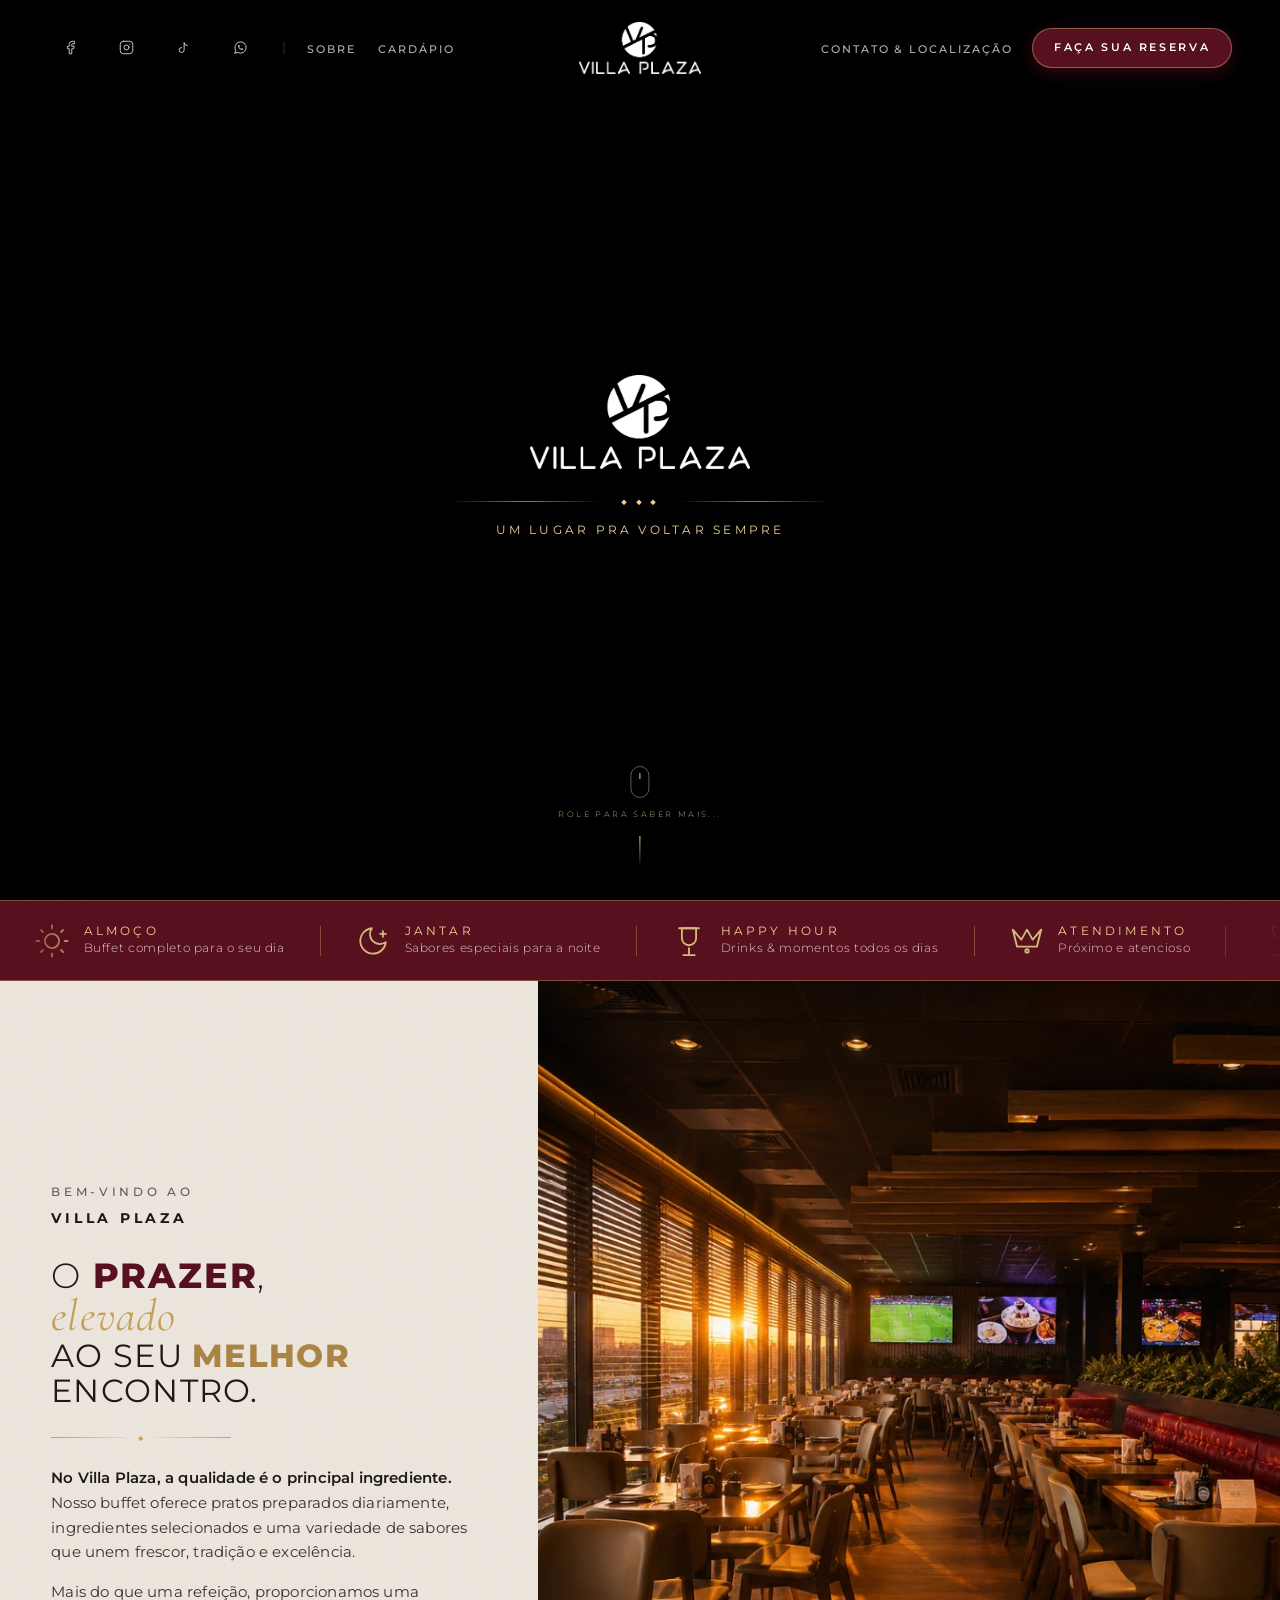
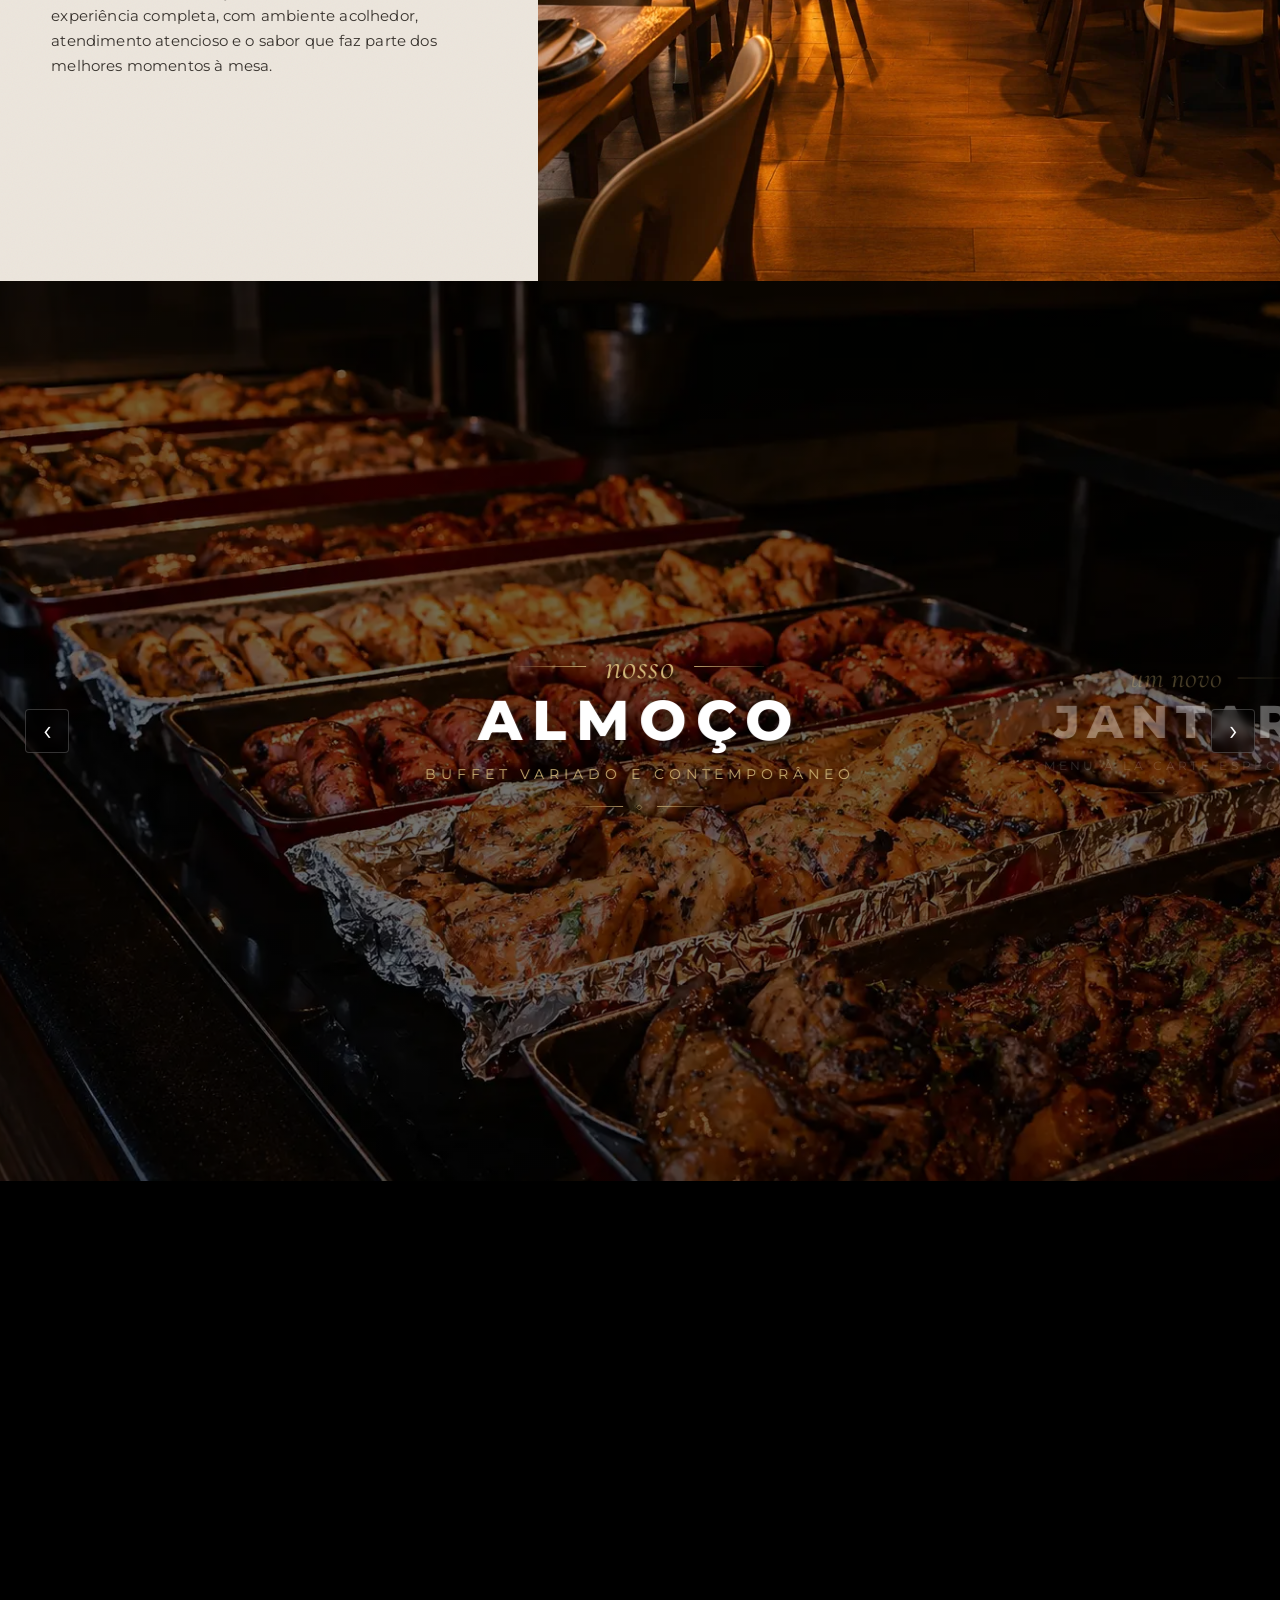
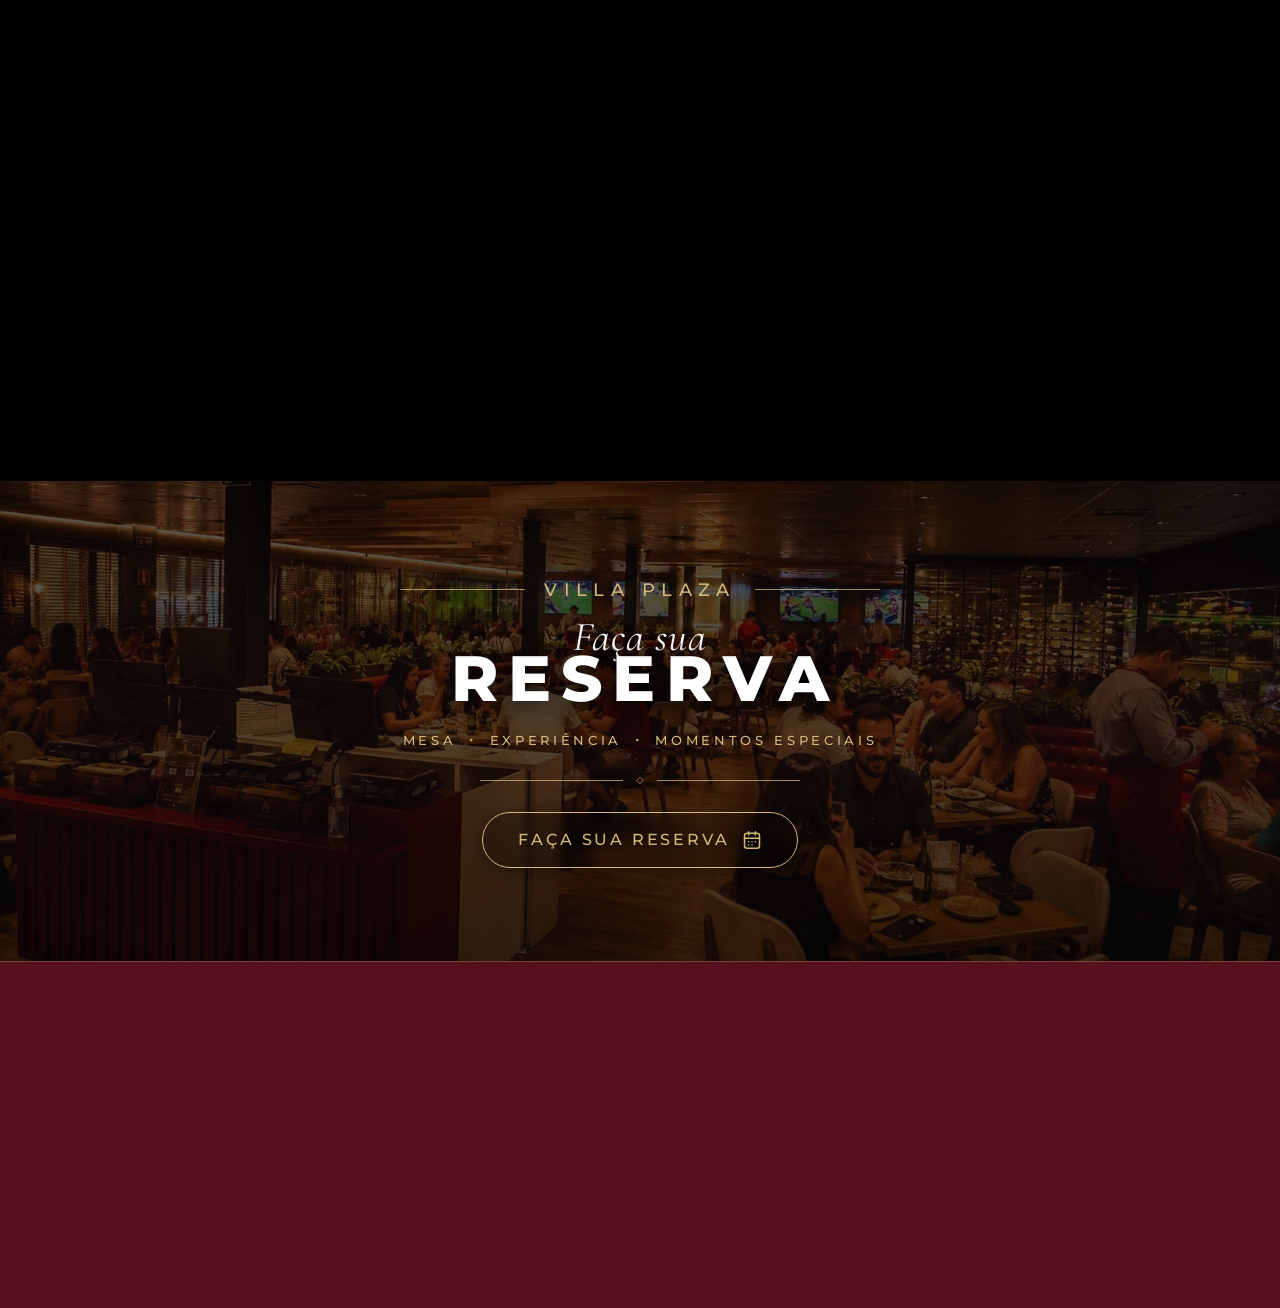
==== commit a7e081bc: "fix: darken Villa Plaza menu modal" ====
--- a/index.html
+++ b/index.html
@@ -81,7 +81,7 @@
     </script>
 
     <link rel="stylesheet" href="style.css?v=20260824_v1">
-    <link rel="stylesheet" href="assets/css/menu-flipbook.css?v=20260824_v2">
+    <link rel="stylesheet" href="assets/css/menu-flipbook.css?v=20260824_v3">
 </head>
 <body>
 
@@ -1349,7 +1349,7 @@
         });
     </script>
     <script src="assets/js/page-flip.browser.js?v=20260815_v3"></script>
-    <script src="assets/js/menu-flipbook.js?v=20260824_v2"></script>
+    <script src="assets/js/menu-flipbook.js?v=20260824_v3"></script>
     <script src="assets/js/current-year.js?v=20260815_v1" defer></script>
 
 </body>
--- a/assets/css/menu-flipbook.css
+++ b/assets/css/menu-flipbook.css
@@ -500,6 +500,17 @@
 /* =============================================================
    CABEÇALHO MINIMALISTA DO MODAL VILLA PLAZA
    ============================================================= */
+#menuModal.menu-modal-overlay {
+    background: #050406 !important;
+    backdrop-filter: none !important;
+    -webkit-backdrop-filter: none !important;
+}
+
+#menuModal .menu-modal-card {
+    background: #090306 !important;
+    box-shadow: 0 28px 90px rgba(0, 0, 0, 0.9) !important;
+}
+
 .menu-modal-card {
     border: none !important;
 }
@@ -513,7 +524,7 @@
     justify-content: center;
     gap: 0.35rem;
     border-bottom: none !important;
-    background: transparent !important;
+    background: #090306 !important;
 }
 
 .flipbook-reader {
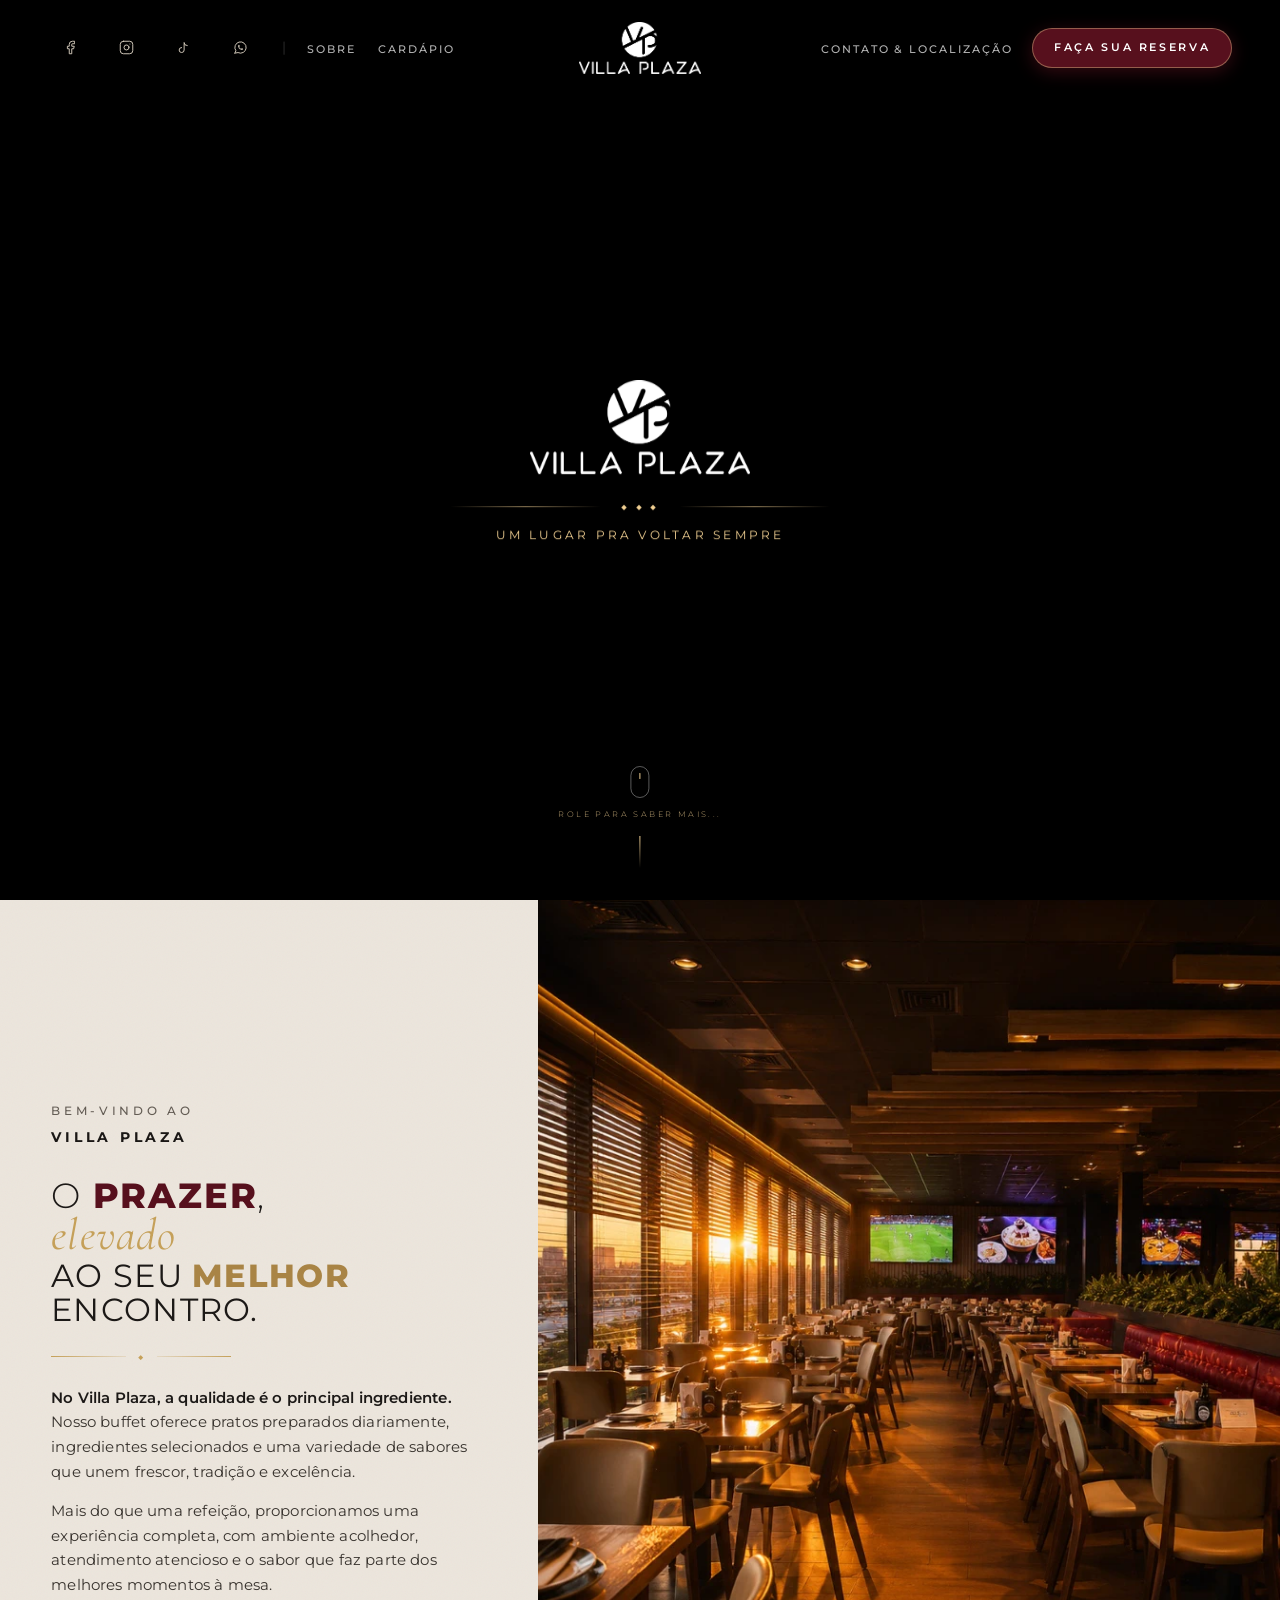
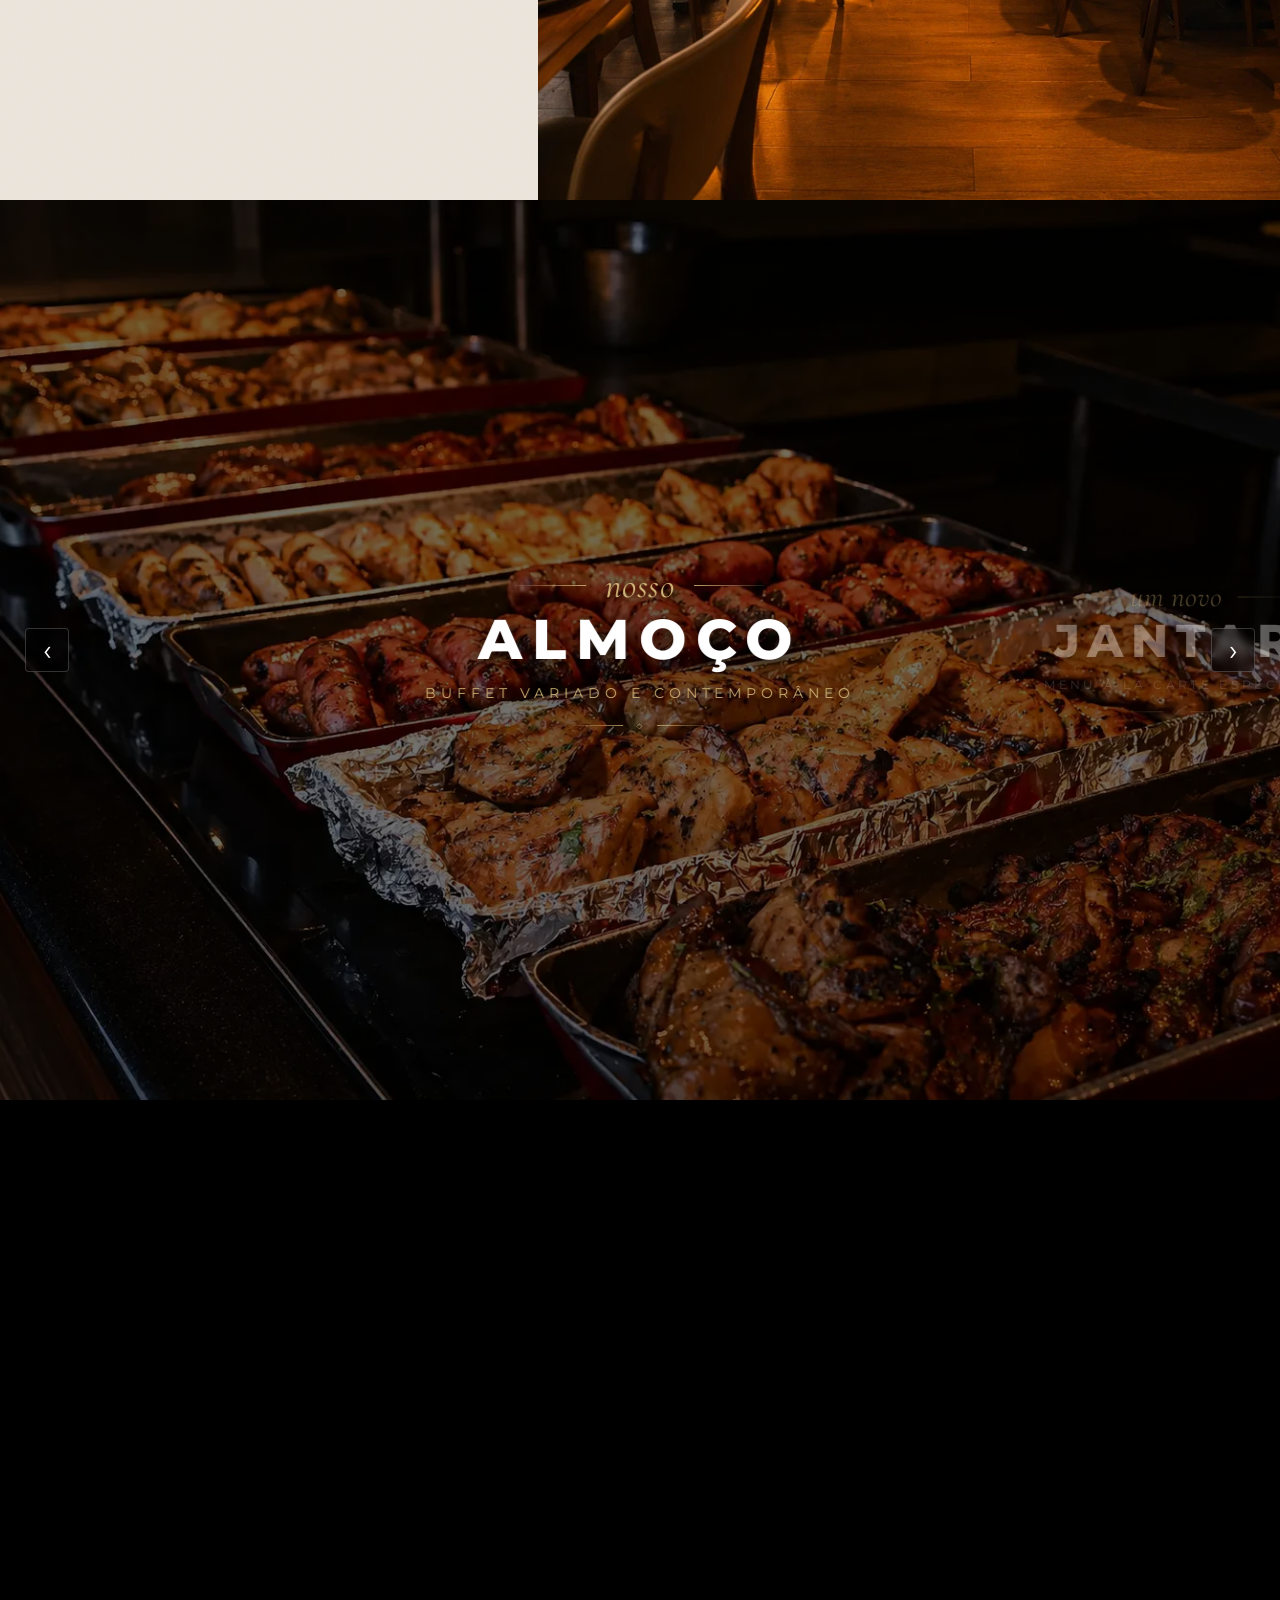
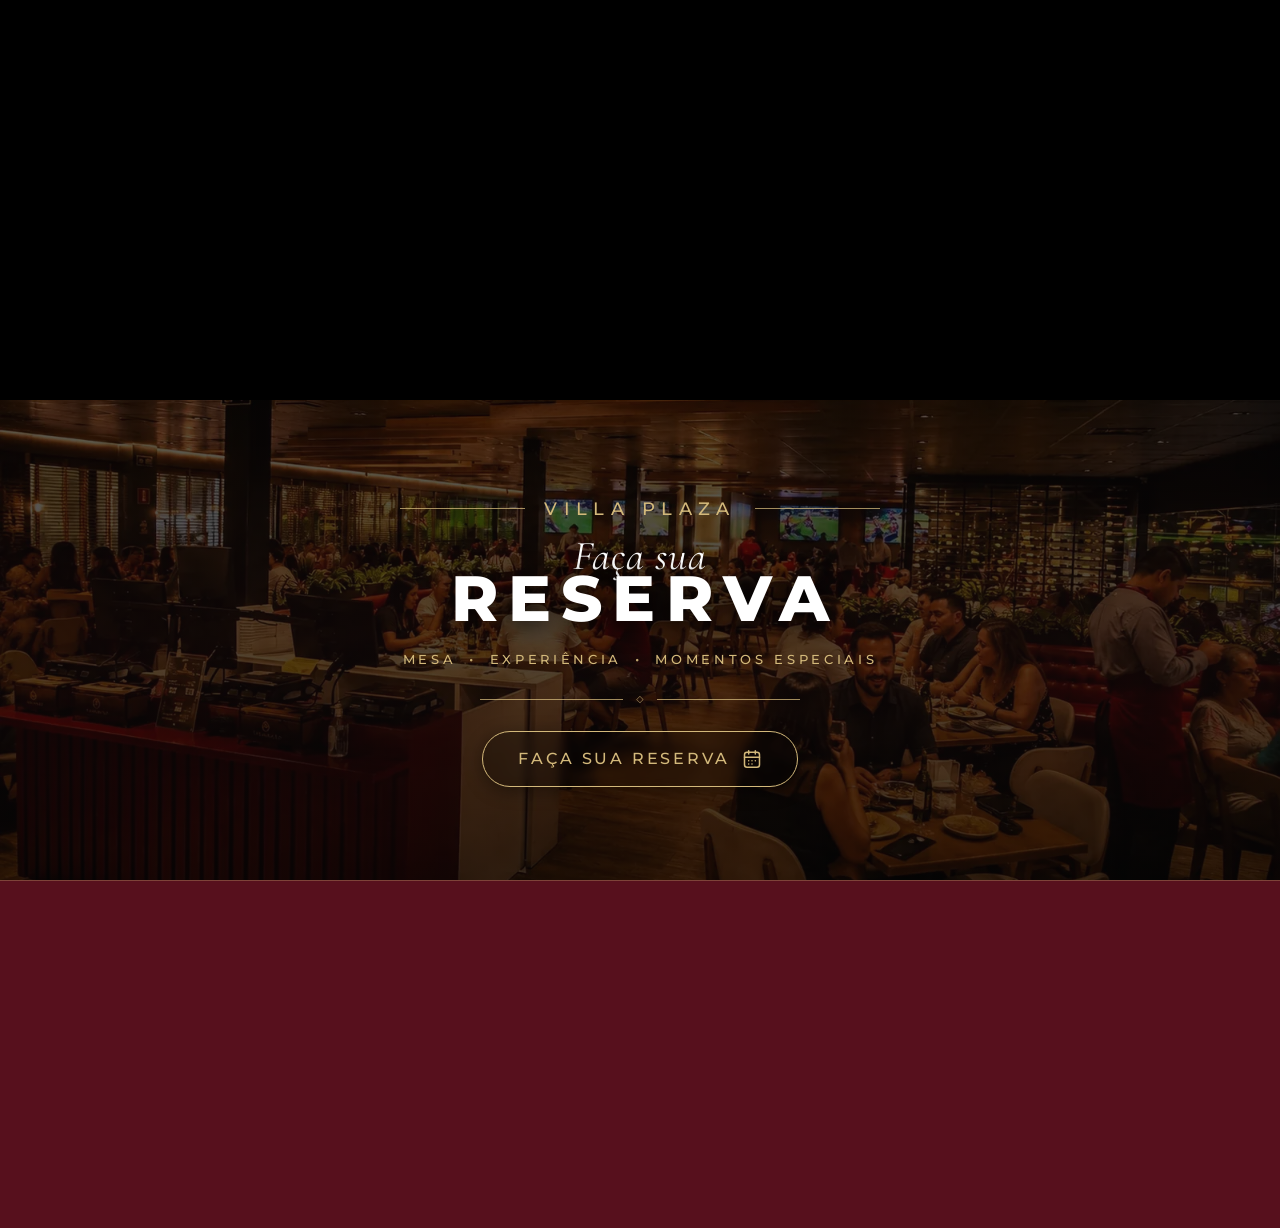
==== commit 0a885b66: "feat(ui): remover faixa rotativa de destaques e informativos" ====
--- a/index.html
+++ b/index.html
@@ -218,259 +218,6 @@
     </section>
 
     <!-- ========================================
-         SEÇÃO DE DESTAQUES / EXPERIÊNCIAS (MARQUEE INFINITO FLUIDO - VINHO #57101D)
-         ======================================== -->
-    <section id="destaques" class="hero-highlights-strip">
-        <div class="highlights-track">
-            <!-- ===== CONJUNTO 1 DE ITENS ===== -->
-            <div class="highlight-item">
-                <div class="highlight-icon">
-                    <svg viewBox="0 0 24 24" fill="none" stroke="currentColor" stroke-width="1.2" stroke-linecap="round" stroke-linejoin="round" aria-hidden="true">
-                        <circle cx="12" cy="12" r="5"></circle>
-                        <line x1="12" y1="1" x2="12" y2="3"></line>
-                        <line x1="12" y1="21" x2="12" y2="23"></line>
-                        <line x1="4.22" y1="4.22" x2="5.64" y2="5.64"></line>
-                        <line x1="18.36" y1="18.36" x2="19.78" y2="19.78"></line>
-                        <line x1="1" y1="12" x2="3" y2="12"></line>
-                        <line x1="21" y1="12" x2="23" y2="12"></line>
-                        <line x1="4.22" y1="19.78" x2="5.64" y2="18.36"></line>
-                        <line x1="18.36" y1="5.64" x2="19.78" y2="4.22"></line>
-                    </svg>
-                </div>
-                <div class="highlight-content">
-                    <h3 class="highlight-title">ALMOÇO</h3>
-                    <p class="highlight-desc">Buffet completo para o seu dia</p>
-                </div>
-            </div>
-            <div class="highlight-divider" aria-hidden="true"></div>
-
-            <div class="highlight-item">
-                <div class="highlight-icon">
-                    <svg viewBox="0 0 24 24" fill="none" stroke="currentColor" stroke-width="1.2" stroke-linecap="round" stroke-linejoin="round" aria-hidden="true">
-                        <path d="M21 12.79A9 9 0 1 1 11.21 3 7 7 0 0 0 21 12.79z"></path>
-                        <line x1="19" y1="5" x2="19" y2="9"></line>
-                        <line x1="17" y1="7" x2="21" y2="7"></line>
-                    </svg>
-                </div>
-                <div class="highlight-content">
-                    <h3 class="highlight-title">JANTAR</h3>
-                    <p class="highlight-desc">Sabores especiais para a noite</p>
-                </div>
-            </div>
-            <div class="highlight-divider" aria-hidden="true"></div>
-
-            <div class="highlight-item">
-                <div class="highlight-icon">
-                    <svg viewBox="0 0 24 24" fill="none" stroke="currentColor" stroke-width="1.2" stroke-linecap="round" stroke-linejoin="round" aria-hidden="true">
-                        <path d="M8 22h8M12 17v5"></path>
-                        <path d="M7 10a5 5 0 0 0 10 0V3H7v7z"></path>
-                        <line x1="5" y1="3" x2="19" y2="3"></line>
-                    </svg>
-                </div>
-                <div class="highlight-content">
-                    <h3 class="highlight-title">HAPPY HOUR</h3>
-                    <p class="highlight-desc">Drinks & momentos todos os dias</p>
-                </div>
-            </div>
-            <div class="highlight-divider" aria-hidden="true"></div>
-
-            <div class="highlight-item">
-                <div class="highlight-icon">
-                    <svg viewBox="0 0 24 24" fill="none" stroke="currentColor" stroke-width="1.2" stroke-linecap="round" stroke-linejoin="round" aria-hidden="true">
-                        <path d="M2 4l3 12h14l3-12-6 7-4-7-4 7-6-7z"></path>
-                        <circle cx="12" cy="19" r="1.2"></circle>
-                    </svg>
-                </div>
-                <div class="highlight-content">
-                    <h3 class="highlight-title">ATENDIMENTO</h3>
-                    <p class="highlight-desc">Próximo e atencioso</p>
-                </div>
-            </div>
-            <div class="highlight-divider" aria-hidden="true"></div>
-
-            <div class="highlight-item">
-                <div class="highlight-icon">
-                    <svg viewBox="0 0 24 24" fill="none" stroke="currentColor" stroke-width="1.2" stroke-linecap="round" stroke-linejoin="round" aria-hidden="true">
-                        <path d="M8 22h8M12 15v7"></path>
-                        <path d="M7 2h10l-1.5 6a4.5 4.5 0 0 1-7 0L7 2z"></path>
-                    </svg>
-                </div>
-                <div class="highlight-content">
-                    <h3 class="highlight-title">CARTA DE VINHOS</h3>
-                    <p class="highlight-desc">Rótulos selecionados & sommelier</p>
-                </div>
-            </div>
-            <div class="highlight-divider" aria-hidden="true"></div>
-
-            <div class="highlight-item">
-                <div class="highlight-icon">
-                    <svg viewBox="0 0 24 24" fill="none" stroke="currentColor" stroke-width="1.2" stroke-linecap="round" stroke-linejoin="round" aria-hidden="true">
-                        <path d="M12 2v20M17 5v6a5 5 0 0 1-10 0V5"></path>
-                        <line x1="7" y1="2" x2="7" y2="5"></line>
-                        <line x1="17" y1="2" x2="17" y2="5"></line>
-                    </svg>
-                </div>
-                <div class="highlight-content">
-                    <h3 class="highlight-title">GASTRONOMIA</h3>
-                    <p class="highlight-desc">Receitas autorais contemporâneas</p>
-                </div>
-            </div>
-            <div class="highlight-divider" aria-hidden="true"></div>
-
-            <div class="highlight-item">
-                <div class="highlight-icon">
-                    <svg viewBox="0 0 24 24" fill="none" stroke="currentColor" stroke-width="1.2" stroke-linecap="round" stroke-linejoin="round" aria-hidden="true">
-                        <path d="M12 2l2.4 7.4H22l-6 4.6 2.3 7.2-6.3-4.6-6.3 4.6 2.3-7.2-6-4.6h7.6z"></path>
-                    </svg>
-                </div>
-                <div class="highlight-content">
-                    <h3 class="highlight-title">AMBIENTE</h3>
-                    <p class="highlight-desc">Sofisticado e acolhedor</p>
-                </div>
-            </div>
-            <div class="highlight-divider" aria-hidden="true"></div>
-
-            <div class="highlight-item">
-                <div class="highlight-icon">
-                    <svg viewBox="0 0 24 24" fill="none" stroke="currentColor" stroke-width="1.2" stroke-linecap="round" stroke-linejoin="round" aria-hidden="true">
-                        <path d="M6 3h12l4 6-10 12L2 9l4-6z"></path>
-                        <path d="M11 3l-3 6 4 12 4-12-3-6"></path>
-                        <line x1="2" y1="9" x2="22" y2="9"></line>
-                    </svg>
-                </div>
-                <div class="highlight-content">
-                    <h3 class="highlight-title">EVENTOS</h3>
-                    <p class="highlight-desc">Celebrações e momentos especiais</p>
-                </div>
-            </div>
-            <div class="highlight-divider" aria-hidden="true"></div>
-
-            <!-- ===== CONJUNTO 2 DE ITENS (DUPLICADO PARA LOOP INFINITO PERFEITO) ===== -->
-            <div class="highlight-item" aria-hidden="true">
-                <div class="highlight-icon">
-                    <svg viewBox="0 0 24 24" fill="none" stroke="currentColor" stroke-width="1.2" stroke-linecap="round" stroke-linejoin="round">
-                        <circle cx="12" cy="12" r="5"></circle>
-                        <line x1="12" y1="1" x2="12" y2="3"></line>
-                        <line x1="12" y1="21" x2="12" y2="23"></line>
-                        <line x1="4.22" y1="4.22" x2="5.64" y2="5.64"></line>
-                        <line x1="18.36" y1="18.36" x2="19.78" y2="19.78"></line>
-                        <line x1="1" y1="12" x2="3" y2="12"></line>
-                        <line x1="21" y1="12" x2="23" y2="12"></line>
-                        <line x1="4.22" y1="19.78" x2="5.64" y2="18.36"></line>
-                        <line x1="18.36" y1="5.64" x2="19.78" y2="4.22"></line>
-                    </svg>
-                </div>
-                <div class="highlight-content">
-                    <h3 class="highlight-title">ALMOÇO</h3>
-                    <p class="highlight-desc">Buffet completo para o seu dia</p>
-                </div>
-            </div>
-            <div class="highlight-divider" aria-hidden="true"></div>
-
-            <div class="highlight-item" aria-hidden="true">
-                <div class="highlight-icon">
-                    <svg viewBox="0 0 24 24" fill="none" stroke="currentColor" stroke-width="1.2" stroke-linecap="round" stroke-linejoin="round">
-                        <path d="M21 12.79A9 9 0 1 1 11.21 3 7 7 0 0 0 21 12.79z"></path>
-                        <line x1="19" y1="5" x2="19" y2="9"></line>
-                        <line x1="17" y1="7" x2="21" y2="7"></line>
-                    </svg>
-                </div>
-                <div class="highlight-content">
-                    <h3 class="highlight-title">JANTAR</h3>
-                    <p class="highlight-desc">Sabores especiais para a noite</p>
-                </div>
-            </div>
-            <div class="highlight-divider" aria-hidden="true"></div>
-
-            <div class="highlight-item" aria-hidden="true">
-                <div class="highlight-icon">
-                    <svg viewBox="0 0 24 24" fill="none" stroke="currentColor" stroke-width="1.2" stroke-linecap="round" stroke-linejoin="round">
-                        <path d="M8 22h8M12 17v5"></path>
-                        <path d="M7 10a5 5 0 0 0 10 0V3H7v7z"></path>
-                        <line x1="5" y1="3" x2="19" y2="3"></line>
-                    </svg>
-                </div>
-                <div class="highlight-content">
-                    <h3 class="highlight-title">HAPPY HOUR</h3>
-                    <p class="highlight-desc">Drinks & momentos todos os dias</p>
-                </div>
-            </div>
-            <div class="highlight-divider" aria-hidden="true"></div>
-
-            <div class="highlight-item" aria-hidden="true">
-                <div class="highlight-icon">
-                    <svg viewBox="0 0 24 24" fill="none" stroke="currentColor" stroke-width="1.2" stroke-linecap="round" stroke-linejoin="round">
-                        <path d="M2 4l3 12h14l3-12-6 7-4-7-4 7-6-7z"></path>
-                        <circle cx="12" cy="19" r="1.2"></circle>
-                    </svg>
-                </div>
-                <div class="highlight-content">
-                    <h3 class="highlight-title">ATENDIMENTO</h3>
-                    <p class="highlight-desc">Próximo e atencioso</p>
-                </div>
-            </div>
-            <div class="highlight-divider" aria-hidden="true"></div>
-
-            <div class="highlight-item" aria-hidden="true">
-                <div class="highlight-icon">
-                    <svg viewBox="0 0 24 24" fill="none" stroke="currentColor" stroke-width="1.2" stroke-linecap="round" stroke-linejoin="round">
-                        <path d="M8 22h8M12 15v7"></path>
-                        <path d="M7 2h10l-1.5 6a4.5 4.5 0 0 1-7 0L7 2z"></path>
-                    </svg>
-                </div>
-                <div class="highlight-content">
-                    <h3 class="highlight-title">CARTA DE VINHOS</h3>
-                    <p class="highlight-desc">Rótulos selecionados & sommelier</p>
-                </div>
-            </div>
-            <div class="highlight-divider" aria-hidden="true"></div>
-
-            <div class="highlight-item" aria-hidden="true">
-                <div class="highlight-icon">
-                    <svg viewBox="0 0 24 24" fill="none" stroke="currentColor" stroke-width="1.2" stroke-linecap="round" stroke-linejoin="round">
-                        <path d="M12 2v20M17 5v6a5 5 0 0 1-10 0V5"></path>
-                        <line x1="7" y1="2" x2="7" y2="5"></line>
-                        <line x1="17" y1="2" x2="17" y2="5"></line>
-                    </svg>
-                </div>
-                <div class="highlight-content">
-                    <h3 class="highlight-title">GASTRONOMIA</h3>
-                    <p class="highlight-desc">Receitas autorais contemporâneas</p>
-                </div>
-            </div>
-            <div class="highlight-divider" aria-hidden="true"></div>
-
-            <div class="highlight-item" aria-hidden="true">
-                <div class="highlight-icon">
-                    <svg viewBox="0 0 24 24" fill="none" stroke="currentColor" stroke-width="1.2" stroke-linecap="round" stroke-linejoin="round">
-                        <path d="M12 2l2.4 7.4H22l-6 4.6 2.3 7.2-6.3-4.6-6.3 4.6 2.3-7.2-6-4.6h7.6z"></path>
-                    </svg>
-                </div>
-                <div class="highlight-content">
-                    <h3 class="highlight-title">AMBIENTE</h3>
-                    <p class="highlight-desc">Sofisticado e acolhedor</p>
-                </div>
-            </div>
-            <div class="highlight-divider" aria-hidden="true"></div>
-
-            <div class="highlight-item" aria-hidden="true">
-                <div class="highlight-icon">
-                    <svg viewBox="0 0 24 24" fill="none" stroke="currentColor" stroke-width="1.2" stroke-linecap="round" stroke-linejoin="round">
-                        <path d="M6 3h12l4 6-10 12L2 9l4-6z"></path>
-                        <path d="M11 3l-3 6 4 12 4-12-3-6"></path>
-                        <line x1="2" y1="9" x2="22" y2="9"></line>
-                    </svg>
-                </div>
-                <div class="highlight-content">
-                    <h3 class="highlight-title">EVENTOS</h3>
-                    <p class="highlight-desc">Celebrações e momentos especiais</p>
-                </div>
-            </div>
-            <div class="highlight-divider" aria-hidden="true"></div>
-        </div>
-    </section>
-
-    <!-- ========================================
          SEÇÃO 2: SOBRE NÓS / NOSSA HISTÓRIA
          ======================================== -->
     <section id="sobre" class="sobre-section">
--- a/style.css
+++ b/style.css
@@ -716,177 +716,6 @@
         }
 
         /* ========================================
-           SEÇÃO BANNER DE DESTAQUES (MARQUEE INFINITO FLUIDO)
-           Fundo Vinho #57101D + Scroll Horizontal Infinito
-           ======================================== */
-        .hero-highlights-strip {
-            position: relative;
-            z-index: 12;
-            background-color: #57101D;
-            border-top: 1px solid rgba(211, 185, 123, 0.35);
-            border-bottom: 1px solid rgba(211, 185, 123, 0.35);
-            padding: 1.1rem 0;
-            width: 100%;
-            overflow: hidden;
-            user-select: none;
-        }
-
-        /* Degradê suave de fusão nas pontas esquerda e direita */
-        .hero-highlights-strip::before,
-        .hero-highlights-strip::after {
-            content: '';
-            position: absolute;
-            top: 0;
-            bottom: 0;
-            width: 90px;
-            z-index: 5;
-            pointer-events: none;
-        }
-
-        .hero-highlights-strip::before {
-            left: 0;
-            background: linear-gradient(90deg, #57101D 0%, rgba(87, 16, 29, 0) 100%);
-        }
-
-        .hero-highlights-strip::after {
-            right: 0;
-            background: linear-gradient(270deg, #57101D 0%, rgba(87, 16, 29, 0) 100%);
-        }
-
-        .highlights-track {
-            display: flex;
-            align-items: center;
-            width: max-content;
-            animation: marqueeInfinite 40s linear infinite;
-            will-change: transform;
-        }
-
-        .hero-highlights-strip:hover .highlights-track {
-            animation-play-state: paused;
-        }
-
-        @keyframes marqueeInfinite {
-            0% {
-                transform: translate3d(0, 0, 0);
-            }
-            100% {
-                transform: translate3d(-50%, 0, 0);
-            }
-        }
-
-        .highlight-item {
-            display: flex;
-            align-items: center;
-            gap: 0.9rem;
-            padding: 0.3rem 2.2rem;
-            flex-shrink: 0;
-            transition: opacity 0.3s ease, transform 0.3s ease;
-        }
-
-        .highlight-item:hover {
-            transform: translateY(-2px);
-            opacity: 0.95;
-        }
-
-        .highlight-icon {
-            width: 34px;
-            height: 34px;
-            min-width: 34px;
-            display: flex;
-            align-items: center;
-            justify-content: center;
-            color: #D3B97B;
-            background: transparent;
-            border: none;
-            padding: 0;
-            margin: 0;
-            box-shadow: none;
-            border-radius: 0;
-        }
-
-        .highlight-icon svg {
-            width: 100%;
-            height: 100%;
-            stroke: #D3B97B;
-            stroke-width: 1.3px;
-            fill: none;
-            transition: stroke 0.3s ease, transform 0.3s ease;
-        }
-
-        .highlight-item:hover .highlight-icon svg {
-            stroke: #FFFFFF;
-            transform: scale(1.1);
-        }
-
-        .highlight-content {
-            display: flex;
-            flex-direction: column;
-            justify-content: center;
-        }
-
-        .highlight-title {
-            font-family: var(--font-body);
-            font-size: 0.72rem;
-            font-weight: 400;
-            letter-spacing: 0.28em;
-            text-transform: uppercase;
-            color: #F1D093;
-            margin: 0 0 0.1rem 0;
-            line-height: 1.2;
-            white-space: nowrap;
-            text-shadow: none;
-            transition: color 0.3s ease;
-        }
-
-        .highlight-item:hover .highlight-title {
-            color: #FFFFFF;
-        }
-
-        .highlight-desc {
-            font-family: var(--font-body);
-            font-size: 0.78rem;
-            font-weight: 300;
-            color: #F1E6D5;
-            opacity: 0.88;
-            line-height: 1.3;
-            margin: 0;
-            white-space: nowrap;
-        }
-
-        .highlight-divider {
-            width: 1px;
-            height: 30px;
-            background: rgba(211, 185, 123, 0.35);
-            flex-shrink: 0;
-        }
-
-        @media (max-width: 640px) {
-            .hero-highlights-strip {
-                padding: 0.9rem 0;
-            }
-            .hero-highlights-strip::before,
-            .hero-highlights-strip::after {
-                width: 45px;
-            }
-            .highlight-item {
-                padding: 0.3rem 1.2rem;
-                gap: 0.75rem;
-            }
-            .highlight-icon {
-                width: 30px;
-                height: 30px;
-                min-width: 30px;
-            }
-            .highlight-title {
-                font-size: 0.68rem;
-                letter-spacing: 0.22em;
-            }
-            .highlight-desc {
-                font-size: 0.74rem;
-            }
-        }
-
-        /* ========================================
            SEÇÃO 2: SOBRE NÓS (VILLA PLAZA - PADRÃO DE LEITURA REFINADO)
            ======================================== */
         .sobre-section {
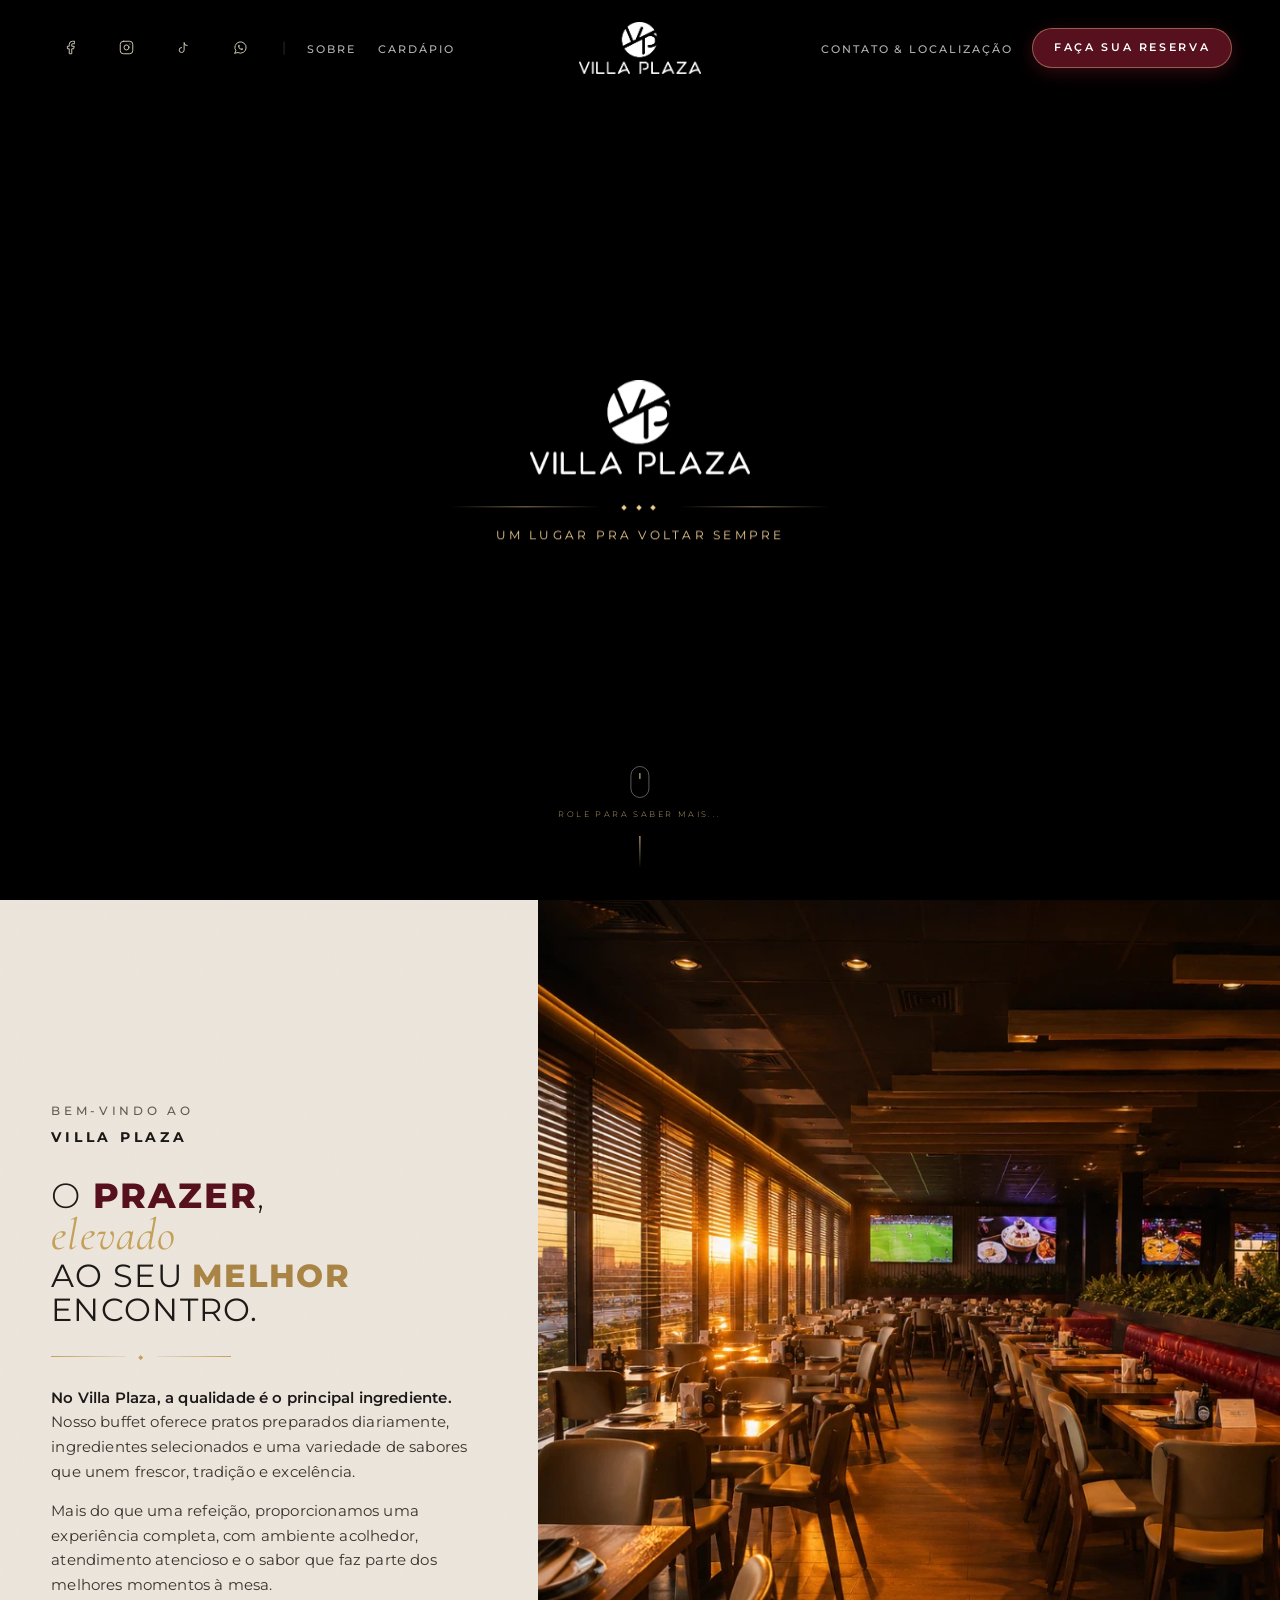
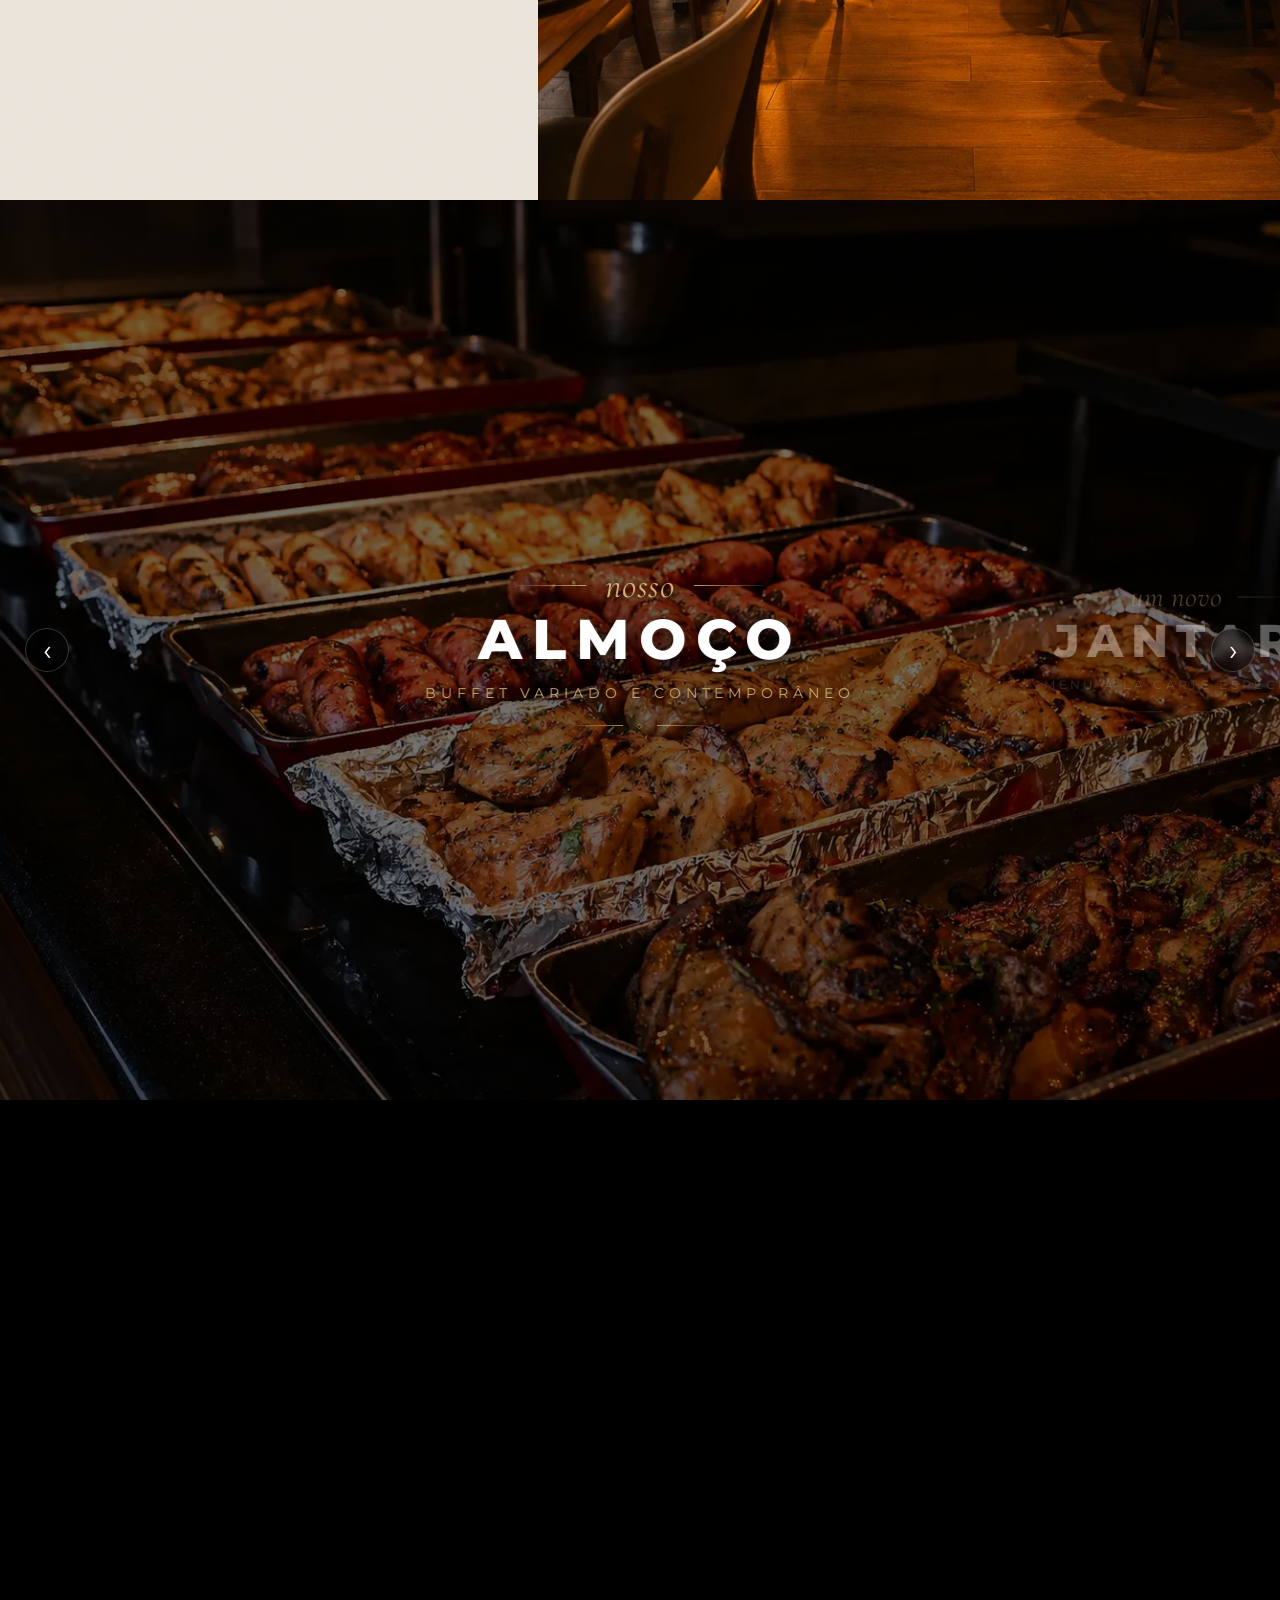
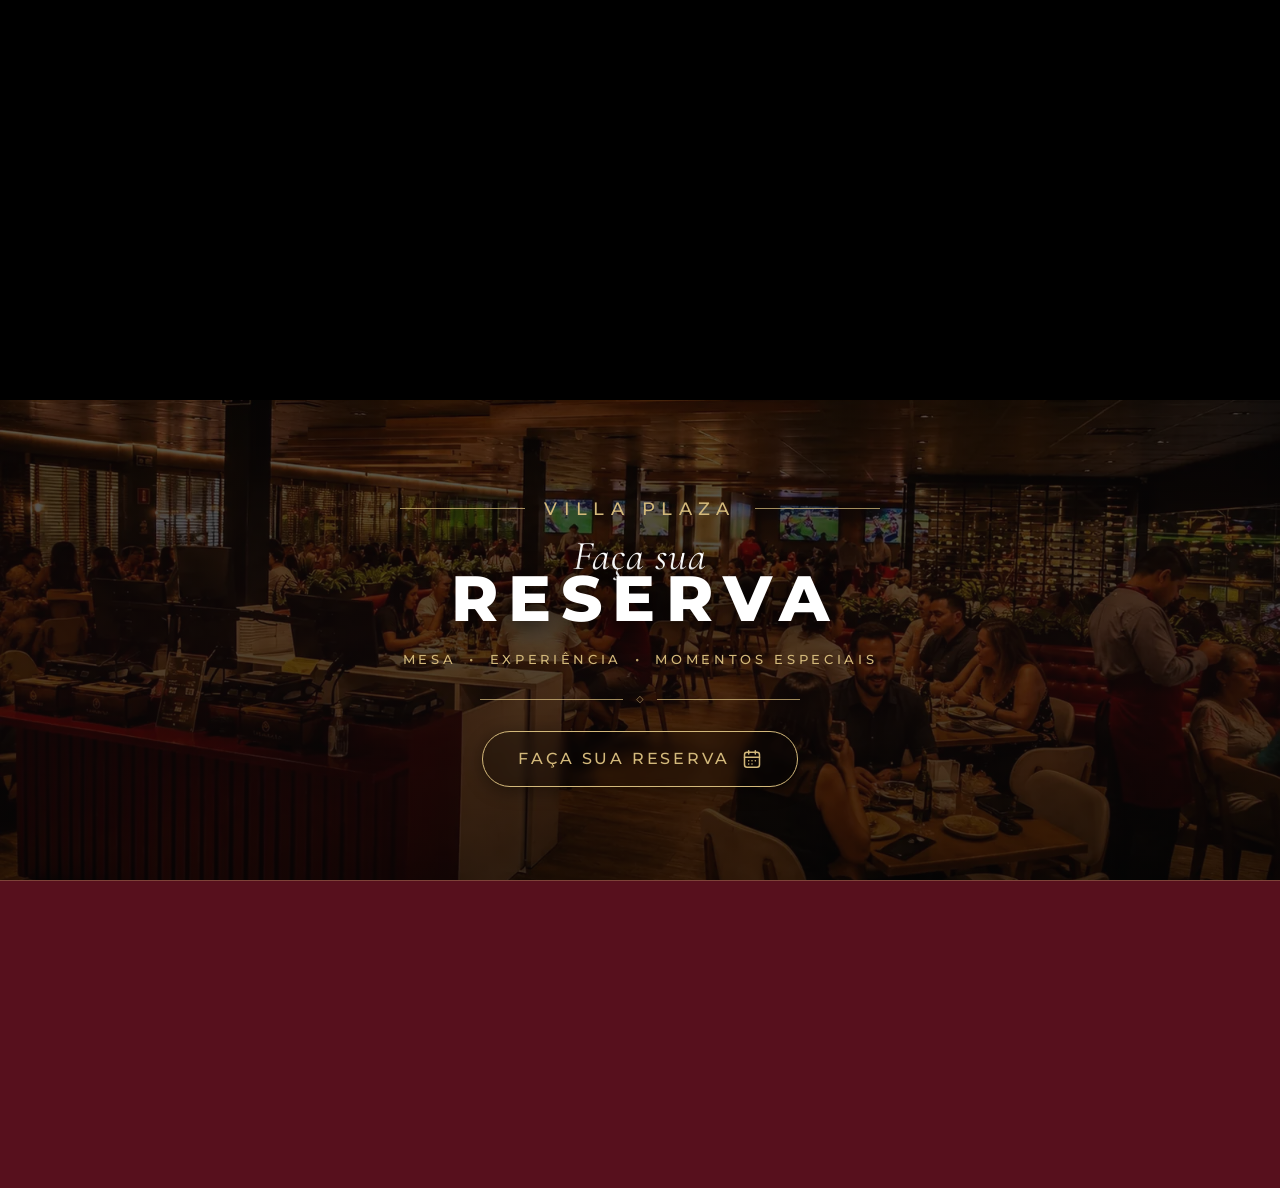
==== commit e31dc208: "feat: novo cardápio 04/09, alinhamento visual do rodapé, página de termos e barra tripartite IDE Dig" ====
--- a/index.html
+++ b/index.html
@@ -37,7 +37,7 @@
       "description": "Uma jornada sensorial por rótulos selecionados, gastronomia autoral contemporânea e momentos memoráveis em Belém.",
       "address": {
         "@type": "PostalAddress",
-        "streetAddress": "Av. Alcindo Cacela, 1848 - Mezanino do +B Supermercados",
+        "streetAddress": "Av. Gov. José Malcher, 2388 - (Mezanino do +B Supermercados – Unidade Plaza)",
         "addressLocality": "Belém",
         "addressRegion": "PA",
         "postalCode": "66060-000",
@@ -80,8 +80,8 @@
     }
     </script>
 
-    <link rel="stylesheet" href="style.css?v=20260824_v1">
-    <link rel="stylesheet" href="assets/css/menu-flipbook.css?v=20260824_v3">
+    <link rel="stylesheet" href="style.css?v=20260904_v3">
+    <link rel="stylesheet" href="assets/css/menu-flipbook.css?v=20260904_v1">
 </head>
 <body>
 
@@ -149,36 +149,78 @@
 
     <!-- Mobile Drawer Overlay & Drawer -->
     <div class="mobile-overlay" id="mobileOverlay"></div>
-    <nav class="mobile-nav" id="mobileNav">
-        <button class="mobile-nav-close" id="mobileNavClose" aria-label="Fechar menu">&times;</button>
-        <a href="#sobre" class="mobile-nav-link">Sobre</a>
-        <a href="#cardapio" class="mobile-nav-link">Cardápio</a>
-        <a href="#localizacao" class="mobile-nav-link">Contato & Localização</a>
-        <a href="https://api.whatsapp.com/send/?phone=559192159505&text&type=phone_number&app_absent=0" target="_blank" rel="noopener noreferrer" class="mobile-nav-link" style="color: var(--wine-gold); margin-top: 1rem; text-align: left; text-decoration: none;">Faça Sua Reserva</a>
-        <div class="mobile-socials" style="margin-top: auto; display: flex; gap: 1.5rem; padding-top: 2rem;">
-            <a href="https://www.facebook.com/villaplazabelem/" target="_blank" rel="noopener noreferrer" style="color: var(--wine-cream);" aria-label="Siga-nos no Facebook">
-                <svg viewBox="0 0 24 24" fill="none" stroke="currentColor" stroke-width="1.5" stroke-linecap="round" stroke-linejoin="round" style="width: 22px; height: 22px;">
-                    <path d="M18 2h-3a5 5 0 0 0-5 5v3H7v4h3v8h4v-8h3l1-4h-4V7a1 1 0 0 1 1-1h3z"></path>
+    <nav class="mobile-nav" id="mobileNav" aria-label="Menu de Navegação Mobile">
+        <!-- Top Bar com Logo e Fechar -->
+        <div class="mobile-nav-top">
+            <a href="#home" class="mobile-nav-logo" id="mobileNavLogo" aria-label="Villa Plaza Início">
+                <img src="assets/logos/logo-villa-plaza-white.webp" alt="Villa Plaza Restaurante" width="128" height="34">
+            </a>
+            <button class="mobile-nav-close" id="mobileNavClose" aria-label="Fechar menu">
+                <svg width="20" height="20" viewBox="0 0 24 24" fill="none" stroke="currentColor" stroke-width="2" stroke-linecap="round" stroke-linejoin="round">
+                    <line x1="18" y1="6" x2="6" y2="18"></line>
+                    <line x1="6" y1="6" x2="18" y2="18"></line>
                 </svg>
+            </button>
+        </div>
+
+        <!-- Links de Navegação Principais -->
+        <div class="mobile-nav-menu">
+            <a href="#sobre" class="mobile-nav-link">
+                <span>Sobre</span>
+                <span class="mobile-nav-arrow">&rsaquo;</span>
             </a>
-            <a href="https://www.instagram.com/villaplazabelem/" target="_blank" rel="noopener noreferrer" style="color: var(--wine-cream);" aria-label="Siga-nos no Instagram">
-                <svg viewBox="0 0 24 24" fill="none" stroke="currentColor" stroke-width="1.5" stroke-linecap="round" stroke-linejoin="round" style="width: 22px; height: 22px;">
-                    <rect x="2" y="2" width="20" height="20" rx="5" ry="5"></rect>
-                    <path d="M16 11.37A4 4 0 1 1 12.63 8 4 4 0 0 1 16 11.37z"></path>
-                    <line x1="17.5" y1="6.5" x2="17.51" y2="6.5"></line>
-                </svg>
+            <a href="#cardapio" class="mobile-nav-link">
+                <span>Cardápio</span>
+                <span class="mobile-nav-arrow">&rsaquo;</span>
             </a>
-            <a href="https://www.tiktok.com/@villa.plaza" target="_blank" rel="noopener noreferrer" style="color: var(--wine-cream);" aria-label="Siga-nos no TikTok">
-                <svg viewBox="0 0 24 24" fill="none" stroke="currentColor" stroke-width="1.5" stroke-linecap="round" stroke-linejoin="round" style="width: 22px; height: 22px;">
-                    <path d="M9 12a4 4 0 1 0 4 4V4a5 5 0 0 0 5 5"></path>
-                </svg>
+            <a href="#localizacao" class="mobile-nav-link">
+                <span>Contato &amp; Localização</span>
+                <span class="mobile-nav-arrow">&rsaquo;</span>
             </a>
-            <a href="https://api.whatsapp.com/send/?phone=559192159505&text&type=phone_number&app_absent=0" target="_blank" rel="noopener noreferrer" style="color: var(--wine-cream);" aria-label="Fale conosco no WhatsApp">
-                <svg viewBox="0 0 24 24" fill="none" stroke="currentColor" stroke-width="1.5" stroke-linecap="round" stroke-linejoin="round" style="width: 22px; height: 22px;">
+        </div>
+
+        <!-- Botão Nobre de Ação: Reserva -->
+        <div class="mobile-nav-action">
+            <a href="https://api.whatsapp.com/send/?phone=559192159505&text&type=phone_number&app_absent=0" target="_blank" rel="noopener noreferrer" class="mobile-nav-cta">
+                <svg width="18" height="18" viewBox="0 0 24 24" fill="none" stroke="currentColor" stroke-width="2" stroke-linecap="round" stroke-linejoin="round">
                     <path d="M3 21l1.65-3.8a9 9 0 1 1 3.4 2.9l-5.05 .9" />
                     <path d="M9 10a.5.5 0 0 0 1 0v-1a.5.5 0 0 0-1 0v1a5 5 0 0 0 5 5h1a.5.5 0 0 0 0-1h-1a.5.5 0 0 0 0 1" />
                 </svg>
+                <span>FAÇA SUA RESERVA</span>
             </a>
+        </div>
+
+        <!-- Rodapé do Menu: Redes e Contato Rápido -->
+        <div class="mobile-nav-footer">
+            <div class="mobile-socials">
+                <a href="https://www.facebook.com/villaplazabelem/" target="_blank" rel="noopener noreferrer" aria-label="Siga-nos no Facebook">
+                    <svg viewBox="0 0 24 24" fill="none" stroke="currentColor" stroke-width="1.5" stroke-linecap="round" stroke-linejoin="round" style="width: 19px; height: 19px;">
+                        <path d="M18 2h-3a5 5 0 0 0-5 5v3H7v4h3v8h4v-8h3l1-4h-4V7a1 1 0 0 1 1-1h3z"></path>
+                    </svg>
+                </a>
+                <a href="https://www.instagram.com/villaplazabelem/" target="_blank" rel="noopener noreferrer" aria-label="Siga-nos no Instagram">
+                    <svg viewBox="0 0 24 24" fill="none" stroke="currentColor" stroke-width="1.5" stroke-linecap="round" stroke-linejoin="round" style="width: 19px; height: 19px;">
+                        <rect x="2" y="2" width="20" height="20" rx="5" ry="5"></rect>
+                        <path d="M16 11.37A4 4 0 1 1 12.63 8 4 4 0 0 1 16 11.37z"></path>
+                        <line x1="17.5" y1="6.5" x2="17.51" y2="6.5"></line>
+                    </svg>
+                </a>
+                <a href="https://www.tiktok.com/@villa.plaza" target="_blank" rel="noopener noreferrer" aria-label="Siga-nos no TikTok">
+                    <svg viewBox="0 0 24 24" fill="none" stroke="currentColor" stroke-width="1.5" stroke-linecap="round" stroke-linejoin="round" style="width: 19px; height: 19px;">
+                        <path d="M9 12a4 4 0 1 0 4 4V4a5 5 0 0 0 5 5"></path>
+                    </svg>
+                </a>
+                <a href="https://api.whatsapp.com/send/?phone=559192159505&text&type=phone_number&app_absent=0" target="_blank" rel="noopener noreferrer" aria-label="Fale conosco no WhatsApp">
+                    <svg viewBox="0 0 24 24" fill="none" stroke="currentColor" stroke-width="1.5" stroke-linecap="round" stroke-linejoin="round" style="width: 19px; height: 19px;">
+                        <path d="M3 21l1.65-3.8a9 9 0 1 1 3.4 2.9l-5.05 .9" />
+                        <path d="M9 10a.5.5 0 0 0 1 0v-1a.5.5 0 0 0-1 0v1a5 5 0 0 0 5 5h1a.5.5 0 0 0 0-1h-1a.5.5 0 0 0 0 1" />
+                    </svg>
+                </a>
+            </div>
+            <div class="mobile-nav-info">
+                <span class="mobile-nav-address">Av. Gov. José Malcher, 2388 • Belém/PA</span>
+                <span class="mobile-nav-phone">(91) 99215-9505</span>
+            </div>
         </div>
     </nav>
 
@@ -262,14 +304,13 @@
     </section>
 
     <!-- ========================================
-         SEÇÃO 3: CARROSSEL SHOWCASE DE EXPERIÊNCIAS (ALMOÇO, JANTAR, HAPPY HOUR, EVENTOS)
+         SEÇÃO 3: CARROSSEL SHOWCASE DE EXPERIÊNCIAS (ALMOÇO, JANTAR, HAPPY HOUR)
          ======================================== -->
     <section class="showcase-section" id="experiencia">
         <div class="showcase-backgrounds">
             <div class="showcase-bg active" style="background-image: linear-gradient(rgba(0,0,0,0.55), rgba(0,0,0,0.55)), url('assets/gastronomia/buffet-churrasco-v0.webp');"></div>
             <div class="showcase-bg" style="background-image: linear-gradient(rgba(0,0,0,0.55), rgba(0,0,0,0.55)), url('assets/gastronomia/prato-comida.webp');"></div>
             <div class="showcase-bg" style="background-image: linear-gradient(rgba(0,0,0,0.55), rgba(0,0,0,0.55)), url('assets/experiencias/experiencia-chopp-heineken.webp');"></div>
-            <div class="showcase-bg" style="background-image: linear-gradient(rgba(0,0,0,0.55), rgba(0,0,0,0.55)), url('assets/experiencias/experiencia-atendimento-garcom.webp');"></div>
         </div>
         
         <div class="showcase-carousel-wrapper">
@@ -319,21 +360,6 @@
                         <span class="showcase-line right"></span>
                     </div>
                 </div>
-                <!-- Slide 4: Eventos -->
-                <div class="showcase-slide" data-index="3">
-                    <div class="showcase-top-accent">
-                        <span class="showcase-line left"></span>
-                        <span class="showcase-script">seus</span>
-                        <span class="showcase-line right"></span>
-                    </div>
-                    <h3 class="showcase-title">EVENTOS</h3>
-                    <span class="showcase-subtitle">ESPAÇOS VARIADOS E CLIMATIZADOS</span>
-                    <div class="showcase-bottom-ornament">
-                        <span class="showcase-line left"></span>
-                        <span class="showcase-diamond">◇</span>
-                        <span class="showcase-line right"></span>
-                    </div>
-                </div>
             </div>
         </div>
 
@@ -453,7 +479,6 @@
                         <svg viewBox="0 0 24 24"><path d="M18 2h-3a5 5 0 0 0-5 5v3H7v4h3v8h4v-8h3l1-4h-4V7a1 1 0 0 1 1-1h3z"></path></svg>
                     </a>
                 </div>
-                <span class="footer-handle">@villaplazabelem</span>
             </div>
 
             <!-- Column 2: Localização -->
@@ -468,7 +493,7 @@
                     <span>
                         Av. Gov. José Malcher, 2388<br>
                         Belém - PA<br>
-                        <span class="footer-subtext">Mezanino do +B Supermercados</span>
+                        <span class="footer-subtext">(Mezanino do +B Supermercados – Unidade Plaza)</span>
                     </span>
                 </div>
             </div>
@@ -494,7 +519,6 @@
                 <h3 class="footer-col__title">
                     HORÁRIO DE<br>FUNCIONAMENTO
                 </h3>
-                <div class="footer-title-star">✦</div>
 
                 <div class="footer-hours-block">
                     <div class="footer-hours-day">
@@ -504,7 +528,7 @@
                     <div class="footer-hours-time">12h às 15h / 19h às 23h</div>
                 </div>
 
-                <div class="footer-hours-block" style="margin-top: 1.2rem;">
+                <div class="footer-hours-block" style="margin-top: 0.85rem;">
                     <div class="footer-hours-day">
                         <svg viewBox="0 0 24 24" class="footer-icon-gold"><rect x="3" y="4" width="18" height="18" rx="2" ry="2"></rect><line x1="16" y1="2" x2="16" y2="6"></line><line x1="8" y1="2" x2="8" y2="6"></line><line x1="3" y1="10" x2="21" y2="10"></line></svg>
                         <span>Domingo</span>
@@ -518,19 +542,16 @@
                 <h3 class="footer-col__title">
                     FALE CONOSCO
                 </h3>
-                <div class="footer-title-star">✦</div>
-
-                <div class="footer-whatsapp-icon">
-                    <svg viewBox="0 0 24 24" width="34" height="34" fill="currentColor">
-                        <path d="M17.472 14.382c-.297-.149-1.758-.867-2.03-.967-.273-.099-.471-.148-.67.15-.197.297-.767.966-.94 1.164-.173.199-.347.223-.644.075-.297-.15-1.255-.463-2.39-1.475-.883-.788-1.48-1.761-1.653-2.059-.173-.297-.018-.458.13-.606.134-.133.298-.347.446-.52.149-.174.198-.298.298-.497.099-.198.05-.371-.025-.52-.075-.149-.669-1.612-.916-2.207-.242-.579-.487-.501-.669-.51l-.57-.01c-.198 0-.52.074-.792.372s-1.04 1.016-1.04 2.479 1.065 2.876 1.213 3.074c.149.198 2.095 3.2 5.076 4.487.709.306 1.263.489 1.694.626.712.226 1.36.194 1.872.118.571-.085 1.758-.719 2.006-1.413.248-.694.248-1.289.173-1.413-.074-.124-.272-.198-.57-.347m-5.421 7.461c-1.726 0-3.328-.466-4.717-1.278l-.338-.198-3.504.919.935-3.417-.219-.348c-.896-1.425-1.371-3.08-1.37-4.766 0-4.996 4.064-9.06 9.06-9.06 2.42 0 4.695.943 6.407 2.657 1.711 1.714 2.654 3.989 2.654 6.411 0 4.997-4.064 9.061-9.062 9.061m0-19.827c-5.93 0-10.755 4.825-10.755 10.756 0 1.895.494 3.746 1.433 5.373l-1.523 5.561 5.69-1.492c1.571.856 3.347 1.309 5.155 1.309 5.931 0 10.756-4.825 10.756-10.757 0-2.874-1.119-5.576-3.152-7.608-2.033-2.033-4.734-3.152-7.604-3.152z"/>
-                    </svg>
-                </div>
 
                 <a href="https://api.whatsapp.com/send/?phone=559192159505&text&type=phone_number&app_absent=0" 
                    target="_blank" 
                    rel="noopener noreferrer"
-                   class="footer-whatsapp-number">
-                    (91) 9215-9505
+                   class="footer-whatsapp-contact-link">
+                    <svg viewBox="0 0 24 24" class="footer-whatsapp-icon-gold" fill="none" stroke="currentColor" stroke-width="1.5" stroke-linecap="round" stroke-linejoin="round">
+                        <path d="M3 21l1.65-3.8a9 9 0 1 1 3.4 2.9l-5.05 .9" />
+                        <path d="M9 10a.5.5 0 0 0 1 0v-1a.5.5 0 0 0-1 0v1a5 5 0 0 0 5 5h1a.5.5 0 0 0 0-1h-1a.5.5 0 0 0 0 1" />
+                    </svg>
+                    <span class="footer-whatsapp-number">(91) 9215-9505</span>
                 </a>
 
                 <a href="https://api.whatsapp.com/send/?phone=559192159505&text&type=phone_number&app_absent=0" 
@@ -543,19 +564,16 @@
 
         </div>
 
-        <!-- Footer Bottom -->
+        <!-- Footer Bottom Bar -->
         <div class="footer-bottom">
             <div class="footer-bottom__inner">
-                <span class="footer-bottom__left">© <span data-current-year>2026</span> Villa Plaza. Todos os direitos reservados.</span>
-
-                <div class="footer-bottom__center">
-                    <span class="star-accent">✦</span>
-                </div>
-
-                <div class="footer-bottom__right">
-                    <a href="#">Política de Privacidade</a>
-                    <span class="dot-separator">•</span>
-                    <a href="#">Termos de Uso</a>
+                <span class="footer-bottom__left">Copyright © <span id="currentYear" data-current-year>2026</span> Villa Plaza Restaurante – Todos os direitos reservados</span>
+                <a href="termos-e-privacidade.html" class="footer-bottom__link">Termos &amp; Privacidade</a>
+                <div class="footer-dev">
+                    <span>Desenvolvido por:</span>
+                    <a href="https://digital.ideinstituto.com.br/" target="_blank" rel="noopener noreferrer" aria-label="IDE Digital">
+                        <img src="assets/logos/logo-idedigital.png?v=20260904_black" alt="IDE Digital" class="footer-dev-logo" width="90" height="18" loading="lazy" decoding="async">
+                    </a>
                 </div>
             </div>
         </div>
@@ -732,6 +750,11 @@
         if (mobileOverlay) mobileOverlay.addEventListener('click', toggleMenu);
         if (mobileNavClose) mobileNavClose.addEventListener('click', toggleMenu);
 
+        const mobileNavLogo = document.getElementById('mobileNavLogo');
+        if (mobileNavLogo) mobileNavLogo.addEventListener('click', toggleMenu);
+        const mobileNavCta = document.querySelector('.mobile-nav-cta');
+        if (mobileNavCta) mobileNavCta.addEventListener('click', toggleMenu);
+
         document.querySelectorAll('.mobile-nav-link').forEach(link => {
             link.addEventListener('click', toggleMenu);
         });
@@ -950,7 +973,7 @@
         window.addEventListener('DOMContentLoaded', () => {
             new FluidParallax();
 
-            // Carrossel Showcase (Almoço, Jantar, Happy Hour, Eventos) com Suporte a Mouse Drag & Touch Swipe
+            // Carrossel Showcase (Almoço, Jantar, Happy Hour) com Suporte a Mouse Drag & Touch Swipe
             const showcaseWrapper = document.querySelector('.showcase-carousel-wrapper');
             const showcaseSlides = Array.from(document.querySelectorAll('.showcase-slide'));
             const showcaseBgs = Array.from(document.querySelectorAll('.showcase-bg'));
@@ -1096,7 +1119,7 @@
         });
     </script>
     <script src="assets/js/page-flip.browser.js?v=20260815_v3"></script>
-    <script src="assets/js/menu-flipbook.js?v=20260824_v3"></script>
+    <script src="assets/js/menu-flipbook.js?v=20260904_v1"></script>
     <script src="assets/js/current-year.js?v=20260815_v1" defer></script>
 
 </body>
--- a/style.css
+++ b/style.css
@@ -165,7 +165,7 @@
             text-transform: uppercase;
             letter-spacing: 0.25em;
             font-weight: 600;
-            border-radius: 0;
+            border-radius: 50px;
         }
 
         .btn-gold-fill:hover {
@@ -189,7 +189,7 @@
             text-transform: uppercase;
             letter-spacing: 0.28em;
             font-weight: 500;
-            border-radius: 0;
+            border-radius: 50px;
             cursor: pointer;
             transition: all 300ms cubic-bezier(0.25, 1, 0.5, 1);
             box-shadow: 0 0 22px rgba(241, 208, 147, 0.25);
@@ -443,65 +443,254 @@
             top: 0;
             right: 0;
             width: 320px;
-            max-width: 85vw;
+            max-width: 86vw;
             height: 100vh;
             height: 100dvh;
-            background: #0b0a08;
+            background: linear-gradient(180deg, #18080C 0%, #110507 50%, #0A0204 100%);
+            border-left: 1px solid rgba(211, 185, 123, 0.22);
             z-index: 200;
             display: flex;
             flex-direction: column;
-            padding: 6rem 2.5rem 3rem;
-            gap: 1.8rem;
-            border-left: 1px solid var(--wine-border);
+            padding: 1.8rem 1.6rem 2rem;
             transform: translateX(100%);
             visibility: hidden;
-            transition: transform 0.4s cubic-bezier(0.25, 1, 0.5, 1), visibility 0.4s ease;
+            transition: transform 0.38s cubic-bezier(0.25, 1, 0.5, 1), visibility 0.38s ease;
             overflow-y: auto;
             -webkit-overflow-scrolling: touch;
-            box-shadow: -10px 0 30px rgba(0, 0, 0, 0.7);
-        }
-
-        .mobile-nav.open {
+            box-shadow: -15px 0 45px rgba(0, 0, 0, 0.85);
+        }
+
+        .mobile-nav.open,
+        .mobile-nav.active {
             transform: translateX(0);
             visibility: visible;
         }
 
+        /* Top Bar: Brand Logo & Close Button */
+        .mobile-nav-top {
+            display: flex;
+            align-items: center;
+            justify-content: space-between;
+            padding-bottom: 1.25rem;
+            margin-bottom: 1.2rem;
+            border-bottom: 1px solid rgba(211, 185, 123, 0.18);
+            width: 100%;
+        }
+
+        .mobile-nav-logo {
+            display: inline-flex;
+            align-items: center;
+            text-decoration: none;
+            line-height: 1;
+        }
+
+        .mobile-nav-logo img {
+            height: 28px;
+            width: auto;
+            object-fit: contain;
+            display: block;
+            filter: drop-shadow(0 2px 6px rgba(0, 0, 0, 0.6));
+        }
+
         .mobile-nav-close {
-            position: absolute;
-            top: 1.5rem;
-            right: 1.5rem;
-            background: transparent;
-            border: none;
-            color: var(--wine-gold);
-            font-size: 2.2rem;
+            position: relative;
+            top: auto;
+            right: auto;
+            width: 38px;
+            height: 38px;
+            min-width: 38px;
+            min-height: 38px;
+            border-radius: 50%;
+            background: rgba(255, 255, 255, 0.05);
+            border: 1px solid rgba(211, 185, 123, 0.3);
+            color: #D3B97B;
+            font-size: 1.3rem;
+            cursor: pointer;
+            padding: 0;
+            display: inline-flex;
+            align-items: center;
+            justify-content: center;
+            transition: all 0.25s cubic-bezier(0.25, 1, 0.5, 1);
             line-height: 1;
-            cursor: pointer;
-            padding: 0.5rem;
-            display: flex;
-            align-items: center;
-            justify-content: center;
-            transition: var(--transition-premium);
-        }
-
-        .mobile-nav-close:hover {
-            color: #ffffff;
-            transform: rotate(90deg);
+        }
+
+        .mobile-nav-close svg {
+            stroke: #D3B97B;
+            transition: stroke 0.25s ease, transform 0.25s ease;
+        }
+
+        .mobile-nav-close:hover,
+        .mobile-nav-close:active {
+            background: #57101D;
+            border-color: #D3B97B;
+            transform: rotate(90deg) scale(1.05);
+        }
+
+        .mobile-nav-close:hover svg,
+        .mobile-nav-close:active svg {
+            stroke: #FFFFFF;
+        }
+
+        /* Menu Links */
+        .mobile-nav-menu {
+            display: flex;
+            flex-direction: column;
+            gap: 0.35rem;
+            width: 100%;
         }
 
         .mobile-nav-link {
-            font-size: 0.8rem;
+            font-family: var(--font-body);
+            font-size: 0.82rem;
+            font-weight: 500;
             text-transform: uppercase;
-            letter-spacing: 0.25em;
-            color: var(--wine-cream);
-            opacity: 0.8;
+            letter-spacing: 0.2em;
+            color: rgba(241, 230, 213, 0.85) !important;
+            padding: 0.85rem 0.8rem;
+            border-radius: 8px;
+            border-bottom: 1px solid rgba(255, 255, 255, 0.04);
+            transition: all 0.25s ease;
+            text-decoration: none;
+            display: flex;
+            align-items: center;
+            justify-content: space-between;
+            min-height: 46px;
+            touch-action: manipulation;
+        }
+
+        .mobile-nav-link .mobile-nav-arrow {
+            color: rgba(211, 185, 123, 0.4);
+            font-size: 1.1rem;
+            line-height: 1;
+            transition: transform 0.25s ease, color 0.25s ease;
         }
 
         .mobile-nav-link:hover,
         .mobile-nav-link.active {
-             color: var(--wine-gold);
-             opacity: 1;
-             padding-left: 4px;
-         }
+            color: #D3B97B !important;
+            background: rgba(211, 185, 123, 0.08);
+            border-bottom-color: rgba(211, 185, 123, 0.2);
+            padding-left: 1.1rem;
+            font-weight: 600;
+        }
+
+        .mobile-nav-link:hover .mobile-nav-arrow,
+        .mobile-nav-link.active .mobile-nav-arrow {
+            color: #D3B97B;
+            transform: translateX(3px);
+        }
+
+        /* Call-To-Action Button */
+        .mobile-nav-action {
+            margin-top: 1.25rem;
+            width: 100%;
+        }
+
+        .mobile-nav-cta {
+            display: flex;
+            align-items: center;
+            justify-content: center;
+            gap: 0.65rem;
+            width: 100%;
+            padding: 0.95rem 1.4rem;
+            background: linear-gradient(135deg, #57101D 0%, #3D0913 100%);
+            border: 1px solid rgba(211, 185, 123, 0.45);
+            border-radius: 50px;
+            color: #FFFFFF !important;
+            font-family: var(--font-body);
+            font-size: 0.76rem;
+            font-weight: 700;
+            letter-spacing: 0.18em;
+            text-transform: uppercase;
+            text-decoration: none;
+            box-shadow: 0 6px 20px rgba(87, 16, 29, 0.45), 0 0 15px rgba(211, 185, 123, 0.12);
+            transition: all 0.3s cubic-bezier(0.25, 1, 0.5, 1);
+            min-height: 46px;
+        }
+
+        .mobile-nav-cta:hover,
+        .mobile-nav-cta:active {
+            background: linear-gradient(135deg, #6B1423 0%, #4D0C18 100%);
+            border-color: #D3B97B;
+            transform: translateY(-2px);
+            box-shadow: 0 8px 24px rgba(87, 16, 29, 0.6), 0 0 20px rgba(211, 185, 123, 0.25);
+            color: #FFFFFF !important;
+        }
+
+        .mobile-nav-cta svg {
+            color: #D3B97B;
+            transition: transform 0.25s ease;
+            flex-shrink: 0;
+        }
+
+        .mobile-nav-cta:hover svg {
+            transform: scale(1.1);
+            color: #FFFFFF;
+        }
+
+        /* Footer Info & Socials */
+        .mobile-nav-footer {
+            margin-top: auto;
+            padding-top: 1.6rem;
+            border-top: 1px solid rgba(211, 185, 123, 0.15);
+            display: flex;
+            flex-direction: column;
+            gap: 1rem;
+            width: 100%;
+        }
+
+        .mobile-socials {
+            display: flex;
+            align-items: center;
+            justify-content: center;
+            gap: 0.9rem;
+        }
+
+        .mobile-socials a {
+            width: 38px;
+            height: 38px;
+            min-width: 38px;
+            min-height: 38px;
+            border-radius: 50%;
+            background: rgba(255, 255, 255, 0.04);
+            border: 1px solid rgba(211, 185, 123, 0.22);
+            color: #D3B97B !important;
+            display: flex;
+            align-items: center;
+            justify-content: center;
+            transition: all 0.25s ease;
+            text-decoration: none;
+        }
+
+        .mobile-socials a:hover,
+        .mobile-socials a:active {
+            background: #57101D;
+            border-color: #D3B97B;
+            color: #FFFFFF !important;
+            transform: translateY(-2px);
+        }
+
+        .mobile-nav-info {
+            display: flex;
+            flex-direction: column;
+            align-items: center;
+            gap: 0.25rem;
+            text-align: center;
+        }
+
+        .mobile-nav-address {
+            font-size: 0.7rem;
+            color: rgba(241, 230, 213, 0.6);
+            letter-spacing: 0.04em;
+        }
+
+        .mobile-nav-phone {
+            font-size: 0.74rem;
+            font-weight: 600;
+            color: #D3B97B;
+            letter-spacing: 0.06em;
+            text-decoration: none;
+        }
 
         /* ========================================
            HERO SECTION (TELA CHEIA)
@@ -1323,7 +1512,7 @@
             justify-content: center;
             cursor: pointer;
             transition: all 0.3s ease;
-            border-radius: 4px;
+            border-radius: 50px;
             backdrop-filter: blur(4px);
         }
 
@@ -2247,7 +2436,7 @@
             justify-content: center;
             cursor: pointer;
             transition: all 300ms cubic-bezier(0.25, 1, 0.5, 1);
-            border-radius: 4px;
+            border-radius: 50px;
             box-shadow: 0 6px 22px rgba(87, 16, 29, 0.45);
         }
 
@@ -2809,7 +2998,7 @@
             text-transform: uppercase;
             letter-spacing: 0.25em;
             font-weight: 600;
-            border-radius: 0;
+            border-radius: 50px;
         }
 
         .reserva-center-box .btn-reserva-final:hover {
@@ -2938,7 +3127,7 @@
             border: 1px solid var(--wine-border);
             padding: 1rem 3rem;
             font-weight: 600;
-            border-radius: 0;
+            border-radius: 50px;
         }
 
         .btn-instagram-profile:hover {
@@ -2996,7 +3185,7 @@
             letter-spacing: 0.15em;
             border: 1px solid var(--wine-border);
             color: var(--wine-gold-soft);
-            border-radius: 0;
+            border-radius: 50px;
             font-weight: 500;
         }
 
@@ -3229,7 +3418,7 @@
             text-transform: uppercase;
             letter-spacing: 0.25em;
             font-weight: 700;
-            border-radius: 0;
+            border-radius: 50px;
             transition: var(--transition-premium);
         }
 
@@ -3251,7 +3440,7 @@
             text-transform: uppercase;
             letter-spacing: 0.25em;
             font-weight: 600;
-            border-radius: 0;
+            border-radius: 50px;
         }
 
         .btn-whatsapp-booking img {
@@ -3395,28 +3584,30 @@
 
             .cardapio-left-content {
                 width: 100% !important;
-                max-width: 100% !important;
+                max-width: 460px !important;
                 display: flex !important;
                 flex-direction: column !important;
-                align-items: flex-start !important;
-                text-align: left !important;
+                align-items: center !important;
+                text-align: center !important;
                 transform: none !important;
-                background: rgba(255, 255, 255, 0.42) !important;
+                background: rgba(255, 255, 255, 0.46) !important;
                 border: 1px solid rgba(197, 160, 89, 0.22) !important;
-                border-radius: 6px !important;
-                padding: 2.2rem 1.5rem !important;
+                border-radius: 12px !important;
+                padding: 2.2rem 1.6rem !important;
                 box-shadow: 0 4px 20px rgba(0, 0, 0, 0.04) !important;
+                margin: 0 auto !important;
             }
 
             .cardapio-left-content .split-tag {
-                display: block !important;
+                display: inline-block !important;
                 color: #8C6F48 !important;
                 font-family: var(--font-body) !important;
-                font-size: 12px !important;
+                font-size: 11px !important;
                 letter-spacing: 0.28em !important;
                 font-weight: 600 !important;
-                margin-bottom: 0.75rem !important;
+                margin-bottom: 0.6rem !important;
                 text-transform: uppercase !important;
+                text-align: center !important;
             }
 
             .cardapio-left-content h2,
@@ -3424,21 +3615,29 @@
                 font-family: 'Montserrat', sans-serif !important;
                 font-size: clamp(1.6rem, 5.8vw, 2.2rem) !important;
                 font-weight: 600 !important;
-                line-height: 1.15 !important;
+                line-height: 1.18 !important;
                 margin-bottom: 0.85rem !important;
                 color: #1C1917 !important;
                 text-shadow: none !important;
                 white-space: normal !important;
+                text-align: center !important;
+                width: 100% !important;
+            }
+
+            .cardapio-left-content .split-title br {
+                display: none !important;
             }
 
             .cardapio-left-content .split-title .typo-light {
                 display: block !important;
-                font-size: 0.78em !important;
+                font-size: 0.74em !important;
                 font-weight: 300 !important;
-                letter-spacing: 0.08em !important;
+                letter-spacing: 0.09em !important;
                 color: #2B2622 !important;
                 text-transform: uppercase !important;
-                margin-bottom: 0.15rem !important;
+                margin-bottom: 0.25rem !important;
+                line-height: 1.2 !important;
+                text-align: center !important;
             }
 
             .cardapio-left-content .split-title .typo-extrabold {
@@ -3453,7 +3652,7 @@
                 font-weight: 400 !important;
                 color: #C5A059 !important;
                 font-size: 1.18em !important;
-                margin-left: 0.2em !important;
+                margin-left: 0.25em !important;
                 text-transform: lowercase !important;
                 vertical-align: baseline !important;
                 display: inline-block !important;
@@ -3466,8 +3665,9 @@
                 font-weight: 400 !important;
                 line-height: 1.62 !important;
                 color: #59524A !important;
-                margin-bottom: 1.6rem !important;
-                max-width: 100% !important;
+                margin: 0 auto 1.6rem !important;
+                max-width: 360px !important;
+                text-align: center !important;
             }
 
             .cardapio-left-content .btn-cardapio {
@@ -3480,13 +3680,15 @@
                 background: #57101D !important;
                 border: none !important;
                 padding: 0.95rem 2.2rem !important;
-                border-radius: 4px !important;
+                border-radius: 50px !important;
                 box-shadow: 0 6px 18px rgba(87, 16, 29, 0.4) !important;
                 display: inline-flex !important;
                 align-items: center !important;
                 justify-content: center !important;
                 cursor: pointer !important;
                 width: auto !important;
+                margin: 0 auto !important;
+                align-self: center !important;
             }
 
             .cardapio-right-video {
@@ -3829,7 +4031,7 @@
             color: #FFFFFF;
             background: linear-gradient(135deg, #57101D 0%, #3D0913 100%);
             border: 1px solid #D3B97B;
-            border-radius: 4px;
+            border-radius: 50px;
             cursor: pointer;
             position: relative;
             overflow: hidden;
@@ -4010,43 +4212,50 @@
             max-width: 1380px;
             margin: 0 auto;
             display: grid;
-            grid-template-columns: 1.1fr 1.2fr 1.5fr 1.2fr 1.1fr;
+            grid-template-columns: 1.15fr 1.25fr 1.35fr 1.25fr 1.15fr;
             gap: 0;
-            min-height: 260px;
+            min-height: 250px;
             align-items: stretch;
         }
 
         .footer-col {
-            padding: 2.5rem 1.4rem;
+            padding: 2.4rem 1.2rem 2.2rem;
             display: flex;
             flex-direction: column;
-            justify-content: center;
+            justify-content: flex-start;
+            align-items: center;
             border-right: 1px solid rgba(211, 185, 123, 0.22);
+            position: relative;
         }
 
         .footer-col:last-child {
             border-right: none;
         }
 
+        /* Column 1: Logo & Socials */
         .footer-col-logo {
             align-items: center;
             text-align: center;
+            justify-content: center;
+            padding: 2rem 1.2rem;
         }
 
         .footer-logo-img {
-            max-width: 140px;
+            max-width: 135px;
+            width: 100%;
             height: auto;
-            margin-bottom: 0.8rem;
+            margin-bottom: 0.75rem;
+            display: block;
         }
 
         .footer-logo-divider {
             display: flex;
             align-items: center;
             justify-content: center;
-            gap: 0.8rem;
-            width: 100%;
-            max-width: 170px;
-            margin: 0.2rem 0 1.2rem 0;
+            gap: 0.75rem;
+            width: 100%;
+            max-width: 160px;
+            margin: 0 0 1rem 0;
         }
 
         .footer-logo-divider .line {
@@ -4056,7 +4265,7 @@
         }
 
         .footer-logo-divider .star {
-            font-size: 0.75rem;
+            font-size: 0.7rem;
             color: #D3B97B;
             line-height: 1;
             opacity: 0.9;
@@ -4065,8 +4274,9 @@
         .footer-socials {
             display: flex;
             align-items: center;
-            gap: 1.5rem;
-            margin-bottom: 0.8rem;
+            justify-content: center;
+            gap: 1.4rem;
+            margin-bottom: 0;
         }
 
         .footer-social-link {
@@ -4086,11 +4296,13 @@
         }
 
         .footer-social-link svg {
-            width: 14px;
-            height: 14px;
+            width: 15px;
+            height: 15px;
             stroke: #FFFFFF;
             fill: none;
             stroke-width: 1.5;
+            stroke-linecap: round;
+            stroke-linejoin: round;
             transition: all 300ms ease;
         }
 
@@ -4120,12 +4332,7 @@
             stroke: none;
         }
 
-        .footer-handle {
-            font-size: 0.72rem;
-            color: rgba(255, 255, 255, 0.6);
-            letter-spacing: 0.05em;
-        }
-
+        /* Column Titles & Star Divider */
         .footer-col__title {
             font-family: var(--font-body);
             font-size: 0.78rem;
@@ -4133,7 +4340,7 @@
             letter-spacing: 0.2em;
             color: #D3B97B;
             text-transform: uppercase;
-            margin-bottom: 0.2rem;
+            margin: 0 0 0.35rem 0;
             text-align: center;
             line-height: 1.3;
         }
@@ -4147,7 +4354,7 @@
             font-size: 0.65rem;
             text-align: center;
             margin-top: 0.2rem;
-            margin-bottom: 1rem;
+            margin-bottom: 1.1rem;
             opacity: 0.85;
         }
 
@@ -4166,13 +4373,21 @@
             background: linear-gradient(90deg, rgba(211, 185, 123, 0.6), transparent);
         }
 
+        /* Column 2: Localização */
+        .footer-col-contact {
+            align-items: center;
+            text-align: center;
+        }
+
         .footer-contact-item {
             display: flex;
             align-items: flex-start;
-            gap: 0.8rem;
+            gap: 0.75rem;
             font-size: 0.82rem;
-            line-height: 1.5;
+            line-height: 1.45;
             color: rgba(255, 255, 255, 0.9);
+            text-align: left;
+            max-width: 250px;
         }
 
         .footer-icon-gold {
@@ -4189,140 +4404,250 @@
             display: block;
             font-size: 0.72rem;
             color: rgba(255, 255, 255, 0.6);
-            margin-top: 0.3rem;
-        }
-
+            margin-top: 0.25rem;
+            line-height: 1.35;
+        }
+
+        /* Column 3: Mapa */
         .footer-col-map {
-            padding: 1.5rem;
-            align-items: center;
             justify-content: center;
+            padding: 1.5rem 1rem;
+        }
+
+        .footer-map-link {
+            display: block;
+            width: 100%;
+            max-width: 290px;
+            text-decoration: none;
+            border-radius: 12px;
+            overflow: hidden;
+            border: 1.5px solid rgba(211, 185, 123, 0.35);
+            transition: border-color 0.3s ease, transform 0.3s ease, box-shadow 0.3s ease;
+            background: #440c16;
+        }
+
+        .footer-map-link:hover {
+            border-color: #D3B97B;
+            transform: translateY(-2px);
+            box-shadow: 0 6px 20px rgba(0, 0, 0, 0.4);
         }
 
         .footer-map-frame {
             width: 100%;
             height: 100%;
-            border-radius: inherit;
             overflow: hidden;
-            box-shadow: none;
-            transition: transform 300ms ease;
-        }
-
-        .footer-map-frame:hover {
-            transform: scale(1.02);
+            line-height: 0;
         }
 
         .footer-map-img {
             width: 100%;
-            height: 100%;
+            height: auto;
+            aspect-ratio: 16 / 10;
             object-fit: cover;
             display: block;
+            transition: transform 0.4s ease;
+        }
+
+        .footer-map-link:hover .footer-map-img {
+            transform: scale(1.03);
+        }
+
+        /* Column 4: Horário de Funcionamento */
+        .footer-col-hours {
+            align-items: center;
+            text-align: center;
         }
 
         .footer-hours-block {
             display: flex;
             flex-direction: column;
-            gap: 0.2rem;
+            align-items: center;
+            text-align: center;
+            gap: 0.25rem;
             font-size: 0.82rem;
+            margin-top: 0.8rem;
         }
 
         .footer-hours-day {
-            display: flex;
-            align-items: center;
-            gap: 0.5rem;
-            color: rgba(255, 255, 255, 0.9);
-            font-size: 0.8rem;
+            display: inline-flex;
+            align-items: center;
+            justify-content: center;
+            gap: 0.45rem;
+            color: #FFFFFF;
+            font-size: 0.82rem;
+            font-weight: 600;
+        }
+
+        .footer-hours-day svg {
+            width: 15px;
+            height: 15px;
+            stroke: #D3B97B;
+            fill: none;
+            stroke-width: 1.5;
+            flex-shrink: 0;
         }
 
         .footer-hours-time {
             font-size: 0.78rem;
-            color: rgba(255, 255, 255, 0.65);
-            padding-left: 1.6rem;
-        }
-
+            color: rgba(255, 255, 255, 0.7);
+            text-align: center;
+            padding-left: 0;
+            white-space: nowrap;
+        }
+
+        /* Column 5: Fale Conosco */
         .footer-col-whatsapp {
             align-items: center;
             text-align: center;
         }
 
+        .footer-whatsapp-contact-link {
+            display: inline-flex;
+            align-items: center;
+            justify-content: center;
+            gap: 0.75rem;
+            text-decoration: none;
+            margin: 1.25rem 0 1.15rem;
+            transition: transform 0.25s ease, opacity 0.25s ease;
+        }
+
+        .footer-whatsapp-contact-link:hover {
+            transform: scale(1.03);
+            opacity: 0.95;
+        }
+
         .footer-whatsapp-icon-gold {
+            width: 26px;
+            height: 26px;
+            stroke: #D3B97B;
+            fill: none;
+            stroke-width: 1.6;
+            stroke-linecap: round;
+            stroke-linejoin: round;
+            flex-shrink: 0;
+        }
+
+        .footer-whatsapp-number {
+            font-family: var(--font-body);
+            font-size: 1.22rem;
+            font-weight: 700;
             color: #D3B97B;
-            margin-bottom: 0.5rem;
-        }
-
-        .footer-whatsapp-number {
-            font-size: 1.1rem;
-            font-weight: 500;
-            color: #FFFFFF;
-            margin-bottom: 1rem;
-            letter-spacing: 0.05em;
-            text-decoration: none;
-        }
-
-        .footer-whatsapp-btn-gold {
+            letter-spacing: 0.02em;
+            white-space: nowrap;
+            line-height: 1;
+        }
+
+        .footer-whatsapp-btn {
             display: inline-flex;
             align-items: center;
             justify-content: center;
-            padding: 0.6rem 1.1rem;
+            padding: 0.55rem 1.25rem;
             border: 1px solid #D3B97B;
+            background: transparent;
             color: #D3B97B;
+            font-family: var(--font-body);
             font-size: 0.68rem;
             font-weight: 600;
-            letter-spacing: 0.12em;
+            letter-spacing: 0.14em;
             text-transform: uppercase;
-            border-radius: 4px;
+            border-radius: 50px;
             transition: all 300ms ease;
             text-decoration: none;
-            white-space: nowrap !important;
+            white-space: nowrap;
             max-width: 100%;
         }
 
-        .footer-whatsapp-btn-gold:hover {
+        .footer-whatsapp-btn:hover {
             background: #D3B97B;
             color: #57101D;
+            box-shadow: 0 4px 14px rgba(211, 185, 123, 0.25);
         }
 
         /* Footer Bottom Bar */
         .footer-bottom {
-            border-top: 1px solid rgba(87, 16, 29, 0.15);
-            padding: 1.2rem 2rem;
             background: #FFFFFF;
+            border-top: 1px solid rgba(0, 0, 0, 0.08);
+            min-height: 52px;
+            display: flex;
+            align-items: center;
+            padding: 0.9rem 2rem;
+            font-family: var(--font-body);
             font-size: 0.75rem;
-            color: #57101D;
+            color: #000000;
+            position: relative;
+            z-index: 10;
         }
 
         .footer-bottom__inner {
             max-width: 1380px;
+            width: 100%;
             margin: 0 auto;
-            display: flex;
-            align-items: center;
-            justify-content: space-between;
-        }
-
-        .star-accent {
+            display: grid;
+            grid-template-columns: 1fr auto 1fr;
+            align-items: center;
+            gap: 1.5rem;
+        }
+
+        .footer-bottom__left {
+            font-size: 0.74rem;
+            color: #000000;
+            font-weight: 500;
+            letter-spacing: 0.03em;
+            line-height: 1.4;
+            justify-self: start;
+        }
+
+        .footer-bottom__link {
+            font-size: 0.75rem;
+            color: #000000;
+            font-weight: 600;
+            letter-spacing: 0.04em;
+            text-decoration: none;
+            transition: all 0.25s ease;
+            position: relative;
+            padding: 0.2rem 0;
+            white-space: nowrap;
+            justify-self: center;
+            text-align: center;
+        }
+
+        .footer-bottom__link:hover {
             color: #57101D;
-            font-size: 0.8rem;
-        }
-
-        .dot-separator {
-            margin: 0 0.5rem;
-            color: #57101D;
-        }
-
-        .footer-bottom__left {
-            color: #57101D;
+            text-decoration: underline;
+        }
+
+        .footer-dev {
+            display: inline-flex;
+            align-items: center;
+            gap: 0.55rem;
+            font-size: 0.74rem;
+            color: #000000;
             font-weight: 500;
-        }
-
-        .footer-bottom__right a {
-            color: #57101D;
+            letter-spacing: 0.03em;
+            white-space: nowrap;
+            justify-self: end;
+        }
+
+        .footer-dev a {
+            display: inline-flex;
+            align-items: center;
             text-decoration: none;
-            font-weight: 500;
-            transition: color 200ms ease;
-        }
-
-        .footer-bottom__right a:hover {
-            color: #C8102E;
-            text-decoration: underline;
+            line-height: 1;
+        }
+
+        .footer-dev-logo {
+            height: 18px;
+            width: auto;
+            max-height: 20px;
+            object-fit: contain;
+            display: inline-block;
+            vertical-align: middle;
+            transition: all 0.25s ease;
+        }
+
+        .footer-dev a:hover .footer-dev-logo {
+            transform: translateY(-1px) scale(1.04);
+            opacity: 0.8;
         }
 
         @media (max-width: 1024px) {
@@ -4333,11 +4658,39 @@
                 border-right: none;
                 border-bottom: 1px solid rgba(211, 185, 123, 0.22);
             }
+            .footer-col:last-child {
+                border-bottom: none;
+            }
+        }
+
+        @media (max-width: 768px) {
+            .footer-bottom {
+                padding: 1.2rem 1.2rem;
+                min-height: auto;
+            }
+
+            .footer-bottom__inner {
+                display: flex;
+                flex-direction: column;
+                gap: 0.9rem;
+                text-align: center;
+                justify-content: center;
+            }
+
+            .footer-bottom__left,
+            .footer-bottom__link,
+            .footer-dev {
+                justify-self: center;
+                text-align: center;
+            }
         }
 
         @media (max-width: 600px) {
             .footer-premium__inner {
                 grid-template-columns: 1fr;
+            }
+            .footer-col {
+                padding: 2rem 1.2rem;
             }
             .footer-bottom__inner {
                 flex-direction: column;
@@ -4346,463 +4699,6 @@
             }
         }
 
-
-
-        .footer-col__title {
-            font-family: var(--font-body);
-            font-size: 0.7rem;
-            font-weight: 600;
-            text-transform: uppercase;
-            letter-spacing: 0.18em;
-            color: #d29a3c;
-            margin-bottom: 0.6rem;
-            display: flex;
-            align-items: center;
-            gap: 0.4rem;
-            line-height: 1.3;
-        }
-
-        .footer-links-list {
-            list-style: none;
-            padding: 0;
-            margin: 0;
-            display: flex;
-            flex-direction: column;
-            gap: 0.4rem;
-        }
-
-        .footer-links-list li {
-            display: flex;
-            align-items: center;
-            gap: 0.45rem;
-        }
-
-        .footer-links-list__bullet {
-            font-size: 0.58rem;
-            color: #d29a3c;
-            opacity: 0.9;
-            line-height: 1;
-        }
-
-        .footer-links-list a {
-            font-size: 0.8rem;
-            color: #d2cfc9;
-            font-weight: 300;
-            transition: color 300ms ease, transform 300ms ease;
-            display: inline-block;
-            text-decoration: none;
-            white-space: nowrap;
-        }
-
-        .footer-links-list a:hover {
-            color: #eabb75;
-            transform: translateX(3px);
-        }
-
-        .footer-logo-img {
-            width: 190px;
-            margin-bottom: 0.7rem;
-            opacity: 0.98;
-            display: block;
-        }
-
-        .footer-logo-divider {
-            display: flex;
-            align-items: center;
-            justify-content: center;
-            width: 100%;
-            max-width: 170px;
-            gap: 0.5rem;
-            margin-bottom: 1.1rem;
-        }
-
-        .footer-logo-divider__line {
-            flex: 1;
-            height: 1px;
-            background: linear-gradient(to right, transparent, rgba(210, 154, 60, 0.35), transparent);
-        }
-
-        .footer-logo-divider__icon {
-            width: 15px;
-            height: 15px;
-            fill: #d29a3c;
-            opacity: 0.85;
-            flex-shrink: 0;
-        }
-
-        .footer-socials {
-            display: flex;
-            gap: 1.5rem;
-            justify-content: center;
-            align-items: center;
-        }
-
-        .footer-social-link {
-            width: 28px;
-            height: 28px;
-            border: none !important;
-            border-radius: 0;
-            display: inline-flex;
-            align-items: center;
-            justify-content: center;
-            transition: all 300ms ease;
-            box-shadow: none !important;
-            background: transparent !important;
-            color: #FFFFFF;
-            opacity: 0.85;
-            padding: 0;
-        }
-
-        .footer-social-link:hover {
-            border: none !important;
-            background: transparent !important;
-            color: #D3B97B;
-            opacity: 1;
-            transform: translateY(-2px) scale(1.18);
-            box-shadow: none !important;
-        }
-
-        .footer-social-link svg {
-            width: 14px;
-            height: 14px;
-            stroke: #FFFFFF;
-            fill: none;
-            stroke-width: 1.5;
-            stroke-linecap: round;
-            stroke-linejoin: round;
-            transition: all 300ms ease;
-        }
-
-        .footer-social-link svg[fill="currentColor"],
-        .footer-social-link svg *[fill="currentColor"] {
-            fill: #FFFFFF;
-            stroke: none;
-            transition: all 300ms ease;
-        }
-
-        .footer-social-link:hover svg {
-            stroke: #D3B97B;
-        }
-
-        .footer-social-link:hover svg[fill="currentColor"],
-        .footer-social-link:hover svg *[fill="currentColor"] {
-            fill: #D3B97B;
-            stroke: none;
-        }
-
-        .footer-contact-item {
-            display: flex;
-            align-items: flex-start;
-            gap: 0.55rem;
-            margin-bottom: 0.55rem;
-            font-size: 0.81rem;
-            color: #d2cfc9;
-            line-height: 1.45;
-            font-weight: 300;
-            white-space: nowrap;
-        }
-
-        .footer-contact-item svg {
-            width: 14px;
-            height: 14px;
-            stroke: #d29a3c;
-            fill: none;
-            stroke-width: 1.5;
-            flex-shrink: 0;
-            margin-top: 3px;
-        }
-
-        .footer-contact-item a {
-            color: #d2cfc9;
-            text-decoration: none;
-            transition: color 300ms ease;
-        }
-
-        .footer-contact-item a:hover {
-            color: #eabb75;
-        }
-
-        .footer-map-link {
-            display: block;
-            position: relative;
-            width: 100%;
-            max-width: 380px;
-            height: 205px;
-            overflow: hidden;
-            border-radius: 12px;
-            border: 1.5px solid rgba(210, 154, 60, 0.35);
-            transition: all 300ms ease;
-            box-shadow: none;
-            background: #57101D;
-        }
-
-        .footer-map-link:hover {
-            border-color: #d29a3c;
-            box-shadow: none;
-        }
-
-        .footer-map-img {
-            width: 100%;
-            height: 100%;
-            object-fit: cover;
-            opacity: 0.96;
-            display: block;
-            transition: all 500ms ease;
-        }
-
-        .footer-map-link:hover .footer-map-img {
-            opacity: 1;
-            transform: scale(1.02);
-        }
-
-        .footer-col-hours {
-            text-align: center;
-            align-items: center;
-        }
-
-        .footer-col-hours .footer-col__title {
-            justify-content: center;
-            text-align: center;
-            margin-bottom: 0.3rem;
-        }
-
-        .footer-hours-ornament {
-            display: flex;
-            align-items: center;
-            justify-content: center;
-            gap: 0.5rem;
-            margin-bottom: 0.8rem;
-            width: 100%;
-        }
-
-        .footer-hours-ornament__line {
-            width: 35px;
-            height: 1px;
-            background: linear-gradient(to right, transparent, rgba(210, 154, 60, 0.35), transparent);
-        }
-
-        .footer-hours-ornament__diamond {
-            width: 5px;
-            height: 5px;
-            border: 1px solid #d29a3c;
-            transform: rotate(45deg);
-            opacity: 0.8;
-        }
-
-        .footer-hours-block {
-            margin-bottom: 0.5rem;
-        }
-
-        .footer-hours-day {
-            font-family: var(--font-body);
-            font-size: 0.81rem;
-            font-weight: 400;
-            color: #d2cfc9;
-            display: flex;
-            align-items: center;
-            justify-content: center;
-            gap: 0.4rem;
-            margin-bottom: 0.15rem;
-            white-space: nowrap;
-        }
-
-        .footer-hours-day svg {
-            width: 13px;
-            height: 13px;
-            stroke: #d29a3c;
-            fill: none;
-            stroke-width: 1.5;
-            flex-shrink: 0;
-        }
-
-        .footer-hours-time {
-            font-size: 0.8rem;
-            color: #aaa49c;
-            font-weight: 300;
-            text-align: center;
-            white-space: nowrap;
-        }
-
-        .footer-hours-divider {
-            display: flex;
-            align-items: center;
-            justify-content: center;
-            gap: 0.5rem;
-            margin: 0.5rem 0;
-            width: 100%;
-        }
-
-        .footer-hours-divider__line {
-            width: 25px;
-            height: 1px;
-            background: linear-gradient(to right, transparent, rgba(210, 154, 60, 0.35), transparent);
-        }
-
-        .footer-hours-divider__dot {
-            width: 4px;
-            height: 4px;
-            background: #d29a3c;
-            border-radius: 50%;
-            opacity: 0.7;
-        }
-
-        .footer-col-whatsapp .footer-col__title {
-            justify-content: center;
-            margin-bottom: 0.3rem;
-        }
-
-        .footer-whatsapp-icon {
-            width: 42px;
-            height: 42px;
-            margin: 0.4rem auto 0.6rem;
-            display: flex;
-            align-items: center;
-            justify-content: center;
-            background: none;
-            border: none;
-            border-radius: 0;
-            box-shadow: none;
-        }
-
-        .footer-whatsapp-icon svg {
-            width: 36px;
-            height: 36px;
-            fill: #d29a3c;
-            filter: drop-shadow(0 0 12px rgba(210, 154, 60, 0.5));
-            transition: transform 300ms ease, filter 300ms ease;
-        }
-
-        .footer-whatsapp-icon:hover svg {
-            transform: scale(1.12);
-            filter: drop-shadow(0 0 18px rgba(210, 154, 60, 0.85));
-        }
-
-        .footer-whatsapp-number {
-            font-family: var(--font-display, 'Montserrat', sans-serif);
-            font-size: 1.55rem;
-            font-weight: 700;
-            letter-spacing: 0.04em;
-            color: #d29a3c;
-            display: block;
-            margin-bottom: 0.9rem;
-            transition: all 300ms ease;
-            white-space: nowrap;
-            text-decoration: none;
-            text-shadow: 0 0 10px rgba(210, 154, 60, 0.2);
-        }
-
-        .footer-whatsapp-number:hover {
-            color: #ffffff;
-            transform: scale(1.03);
-        }
-
-        .footer-whatsapp-btn {
-            display: inline-flex;
-            align-items: center;
-            justify-content: center;
-            gap: 0.5rem;
-            padding: 0.7rem 1.5rem;
-            font-family: var(--font-display, 'Montserrat', sans-serif);
-            font-size: 0.72rem;
-            font-weight: 600;
-            text-transform: uppercase;
-            letter-spacing: 0.16em;
-            color: #d29a3c;
-            border: 1.5px solid #d29a3c;
-            background: rgba(0, 0, 0, 0.3);
-            border-radius: 6px;
-            text-decoration: none;
-            transition: all 300ms cubic-bezier(0.25, 1, 0.5, 1);
-            white-space: nowrap !important;
-            max-width: 100%;
-            box-shadow: 0 4px 14px rgba(0, 0, 0, 0.4);
-        }
-
-        .footer-whatsapp-btn:hover {
-            border-color: #ffffff;
-            color: #ffffff;
-            background: #57101D;
-            box-shadow: 0 6px 20px rgba(87, 16, 29, 0.6), 0 0 14px rgba(210, 154, 60, 0.3);
-            transform: translateY(-2px);
-        }
-
-        .footer-bottom {
-            background: #FFFFFF;
-            border-top: 1px solid rgba(87, 16, 29, 0.15);
-            height: 52px;
-            display: flex;
-            align-items: center;
-            padding: 0 2rem;
-        }
-
-        .footer-bottom__inner {
-            max-width: 1440px;
-            width: 100%;
-            margin: 0 auto;
-            display: flex;
-            align-items: center;
-            justify-content: space-between;
-        }
-
-        .footer-bottom__left {
-            font-size: 0.72rem;
-            color: #57101D;
-            font-weight: 500;
-            letter-spacing: 0.04em;
-        }
-
-        .footer-bottom__center {
-            display: flex;
-            align-items: center;
-            gap: 0.6rem;
-        }
-
-        .footer-bottom__center-line {
-            width: 45px;
-            height: 1px;
-            background: linear-gradient(to right, transparent, rgba(87, 16, 29, 0.3), transparent);
-        }
-
-        .footer-bottom__center-icon {
-            width: 16px;
-            height: 16px;
-            fill: #57101D;
-            opacity: 0.9;
-        }
-
-        .footer-bottom__right {
-            display: flex;
-            align-items: center;
-            gap: 1.2rem;
-        }
-
-        .footer-bottom__right a {
-            font-size: 0.72rem;
-            color: #57101D;
-            font-weight: 500;
-            transition: color 300ms ease;
-            text-decoration: none;
-        }
-
-        .footer-bottom__right a:hover {
-            color: #C8102E;
-        }
-
-        @media (max-width: 1024px) {
-            .footer-premium__inner {
-                grid-template-columns: 1fr 1fr 1fr;
-                gap: 2.5rem 0;
-            }
-            .footer-col-contact, .footer-col-hours, .footer-col-whatsapp {
-                border-left: none;
-            }
-            .footer-col { padding: 0 1rem; }
-            .footer-col-logo { grid-column: 1; }
-            .footer-col-contact { grid-column: 2; }
-            .footer-col-map { grid-column: 3; }
-            .footer-col-hours { grid-column: 1; }
-            .footer-col-whatsapp { grid-column: 2; text-align: left; }
-        }
 
         @media (max-width: 992px) {
             /* CTA Reservation Banner Mobile */
@@ -4931,7 +4827,7 @@
                 justify-content: center !important;
                 gap: 1.5rem !important;
                 margin-top: 0.2rem !important;
-                margin-bottom: 0.8rem !important;
+                margin-bottom: 0 !important;
             }
 
             .footer-social-link {
@@ -5080,7 +4976,7 @@
                 color: #d29a3c !important;
                 border: 1.5px solid #d29a3c !important;
                 background: rgba(0, 0, 0, 0.25) !important;
-                border-radius: 6px !important;
+                border-radius: 50px !important;
                 text-decoration: none !important;
             }
 
@@ -5705,10 +5601,7 @@
 }
 
 .mobile-nav-link {
-    min-height: 44px;
-    display: flex;
-    align-items: center;
-    padding: 0.5rem 0;
+    min-height: 46px;
     touch-action: manipulation;
 }
 
@@ -5745,9 +5638,9 @@
     }
 
     .mobile-nav {
-        width: 290px;
-        max-width: 82vw;
-        padding: 5rem 2rem 2.5rem;
+        width: 300px;
+        max-width: 86vw;
+        padding: 1.6rem 1.4rem 2rem;
     }
 
     .menu-modal-overlay {
--- a/assets/css/menu-flipbook.css
+++ b/assets/css/menu-flipbook.css
@@ -135,7 +135,7 @@
     min-height: 30px;
     padding: 0.32rem 0.55rem;
     border: 1px solid rgba(211, 185, 123, 0.38);
-    border-radius: 4px;
+    border-radius: 50px;
     color: var(--wine-gold-accent, #D3B97B);
     background: transparent;
     font: 600 0.62rem var(--font-body, 'Montserrat', sans-serif);
@@ -166,7 +166,7 @@
     color: var(--wine-gold-accent, #D3B97B);
     background: rgba(13, 4, 8, 0.42);
     border: 1px solid rgba(211, 185, 123, 0.42);
-    border-radius: 4px;
+    border-radius: 50px;
     transition: color 180ms ease, background 180ms ease, border-color 180ms ease, transform 180ms ease;
 }
 
@@ -555,7 +555,7 @@
 .flipbook-toolbar a {
     min-height: 28px;
     padding: 0.25rem 0.45rem;
-    border-radius: 6px;
+    border-radius: 50px;
     font-size: 0.58rem;
     letter-spacing: 0.06em;
 }
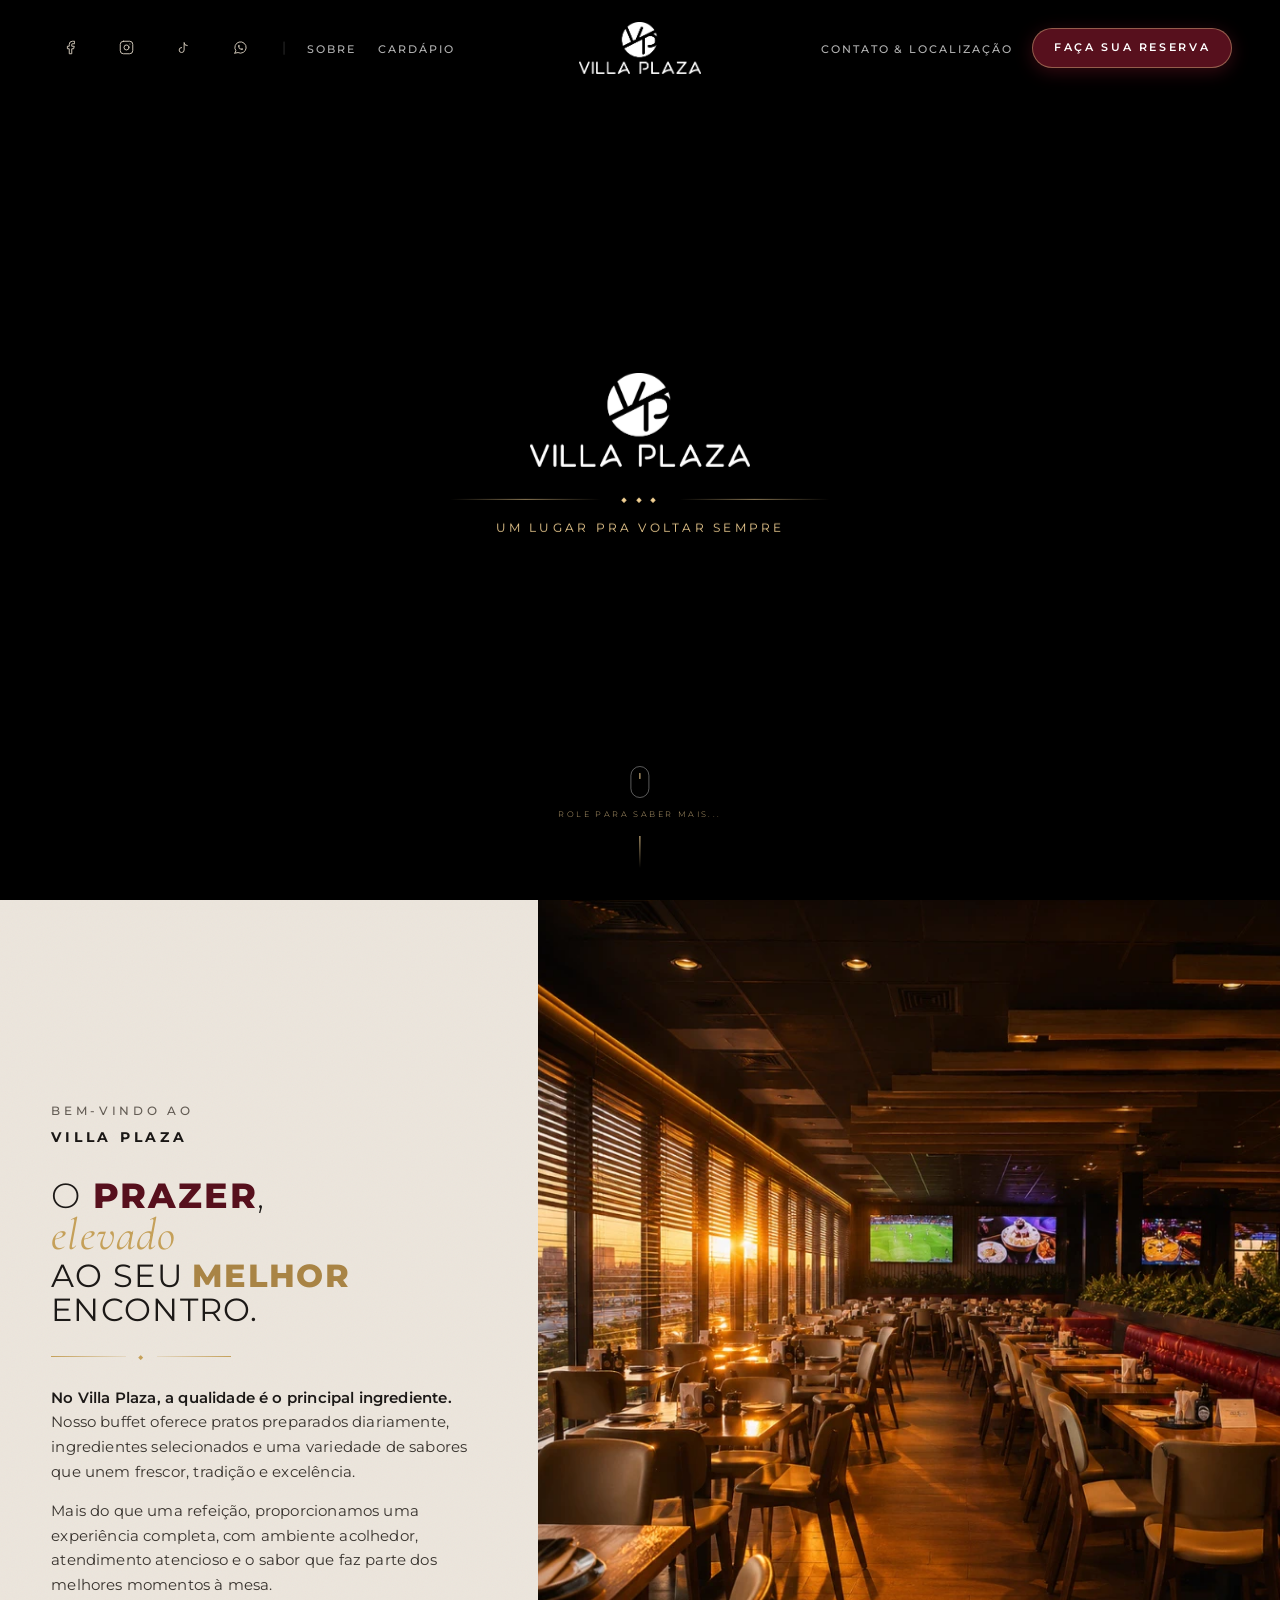
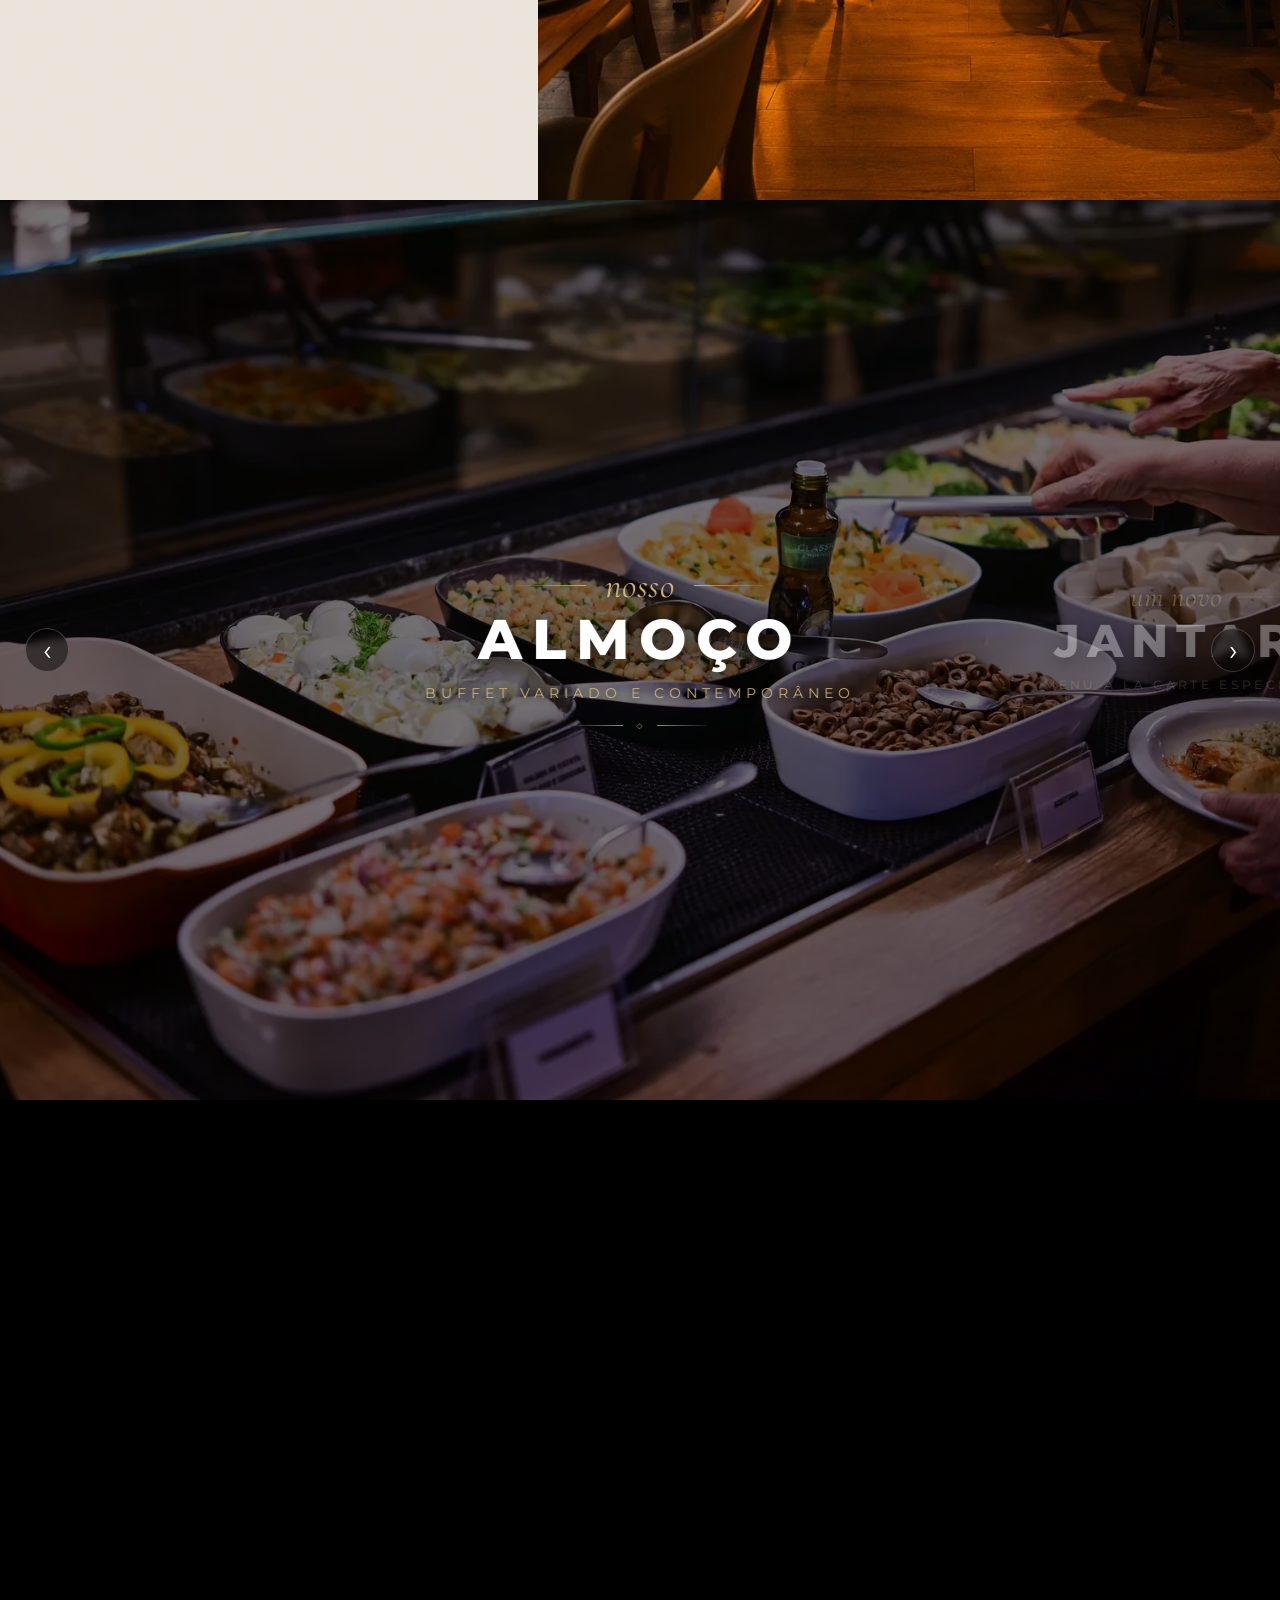
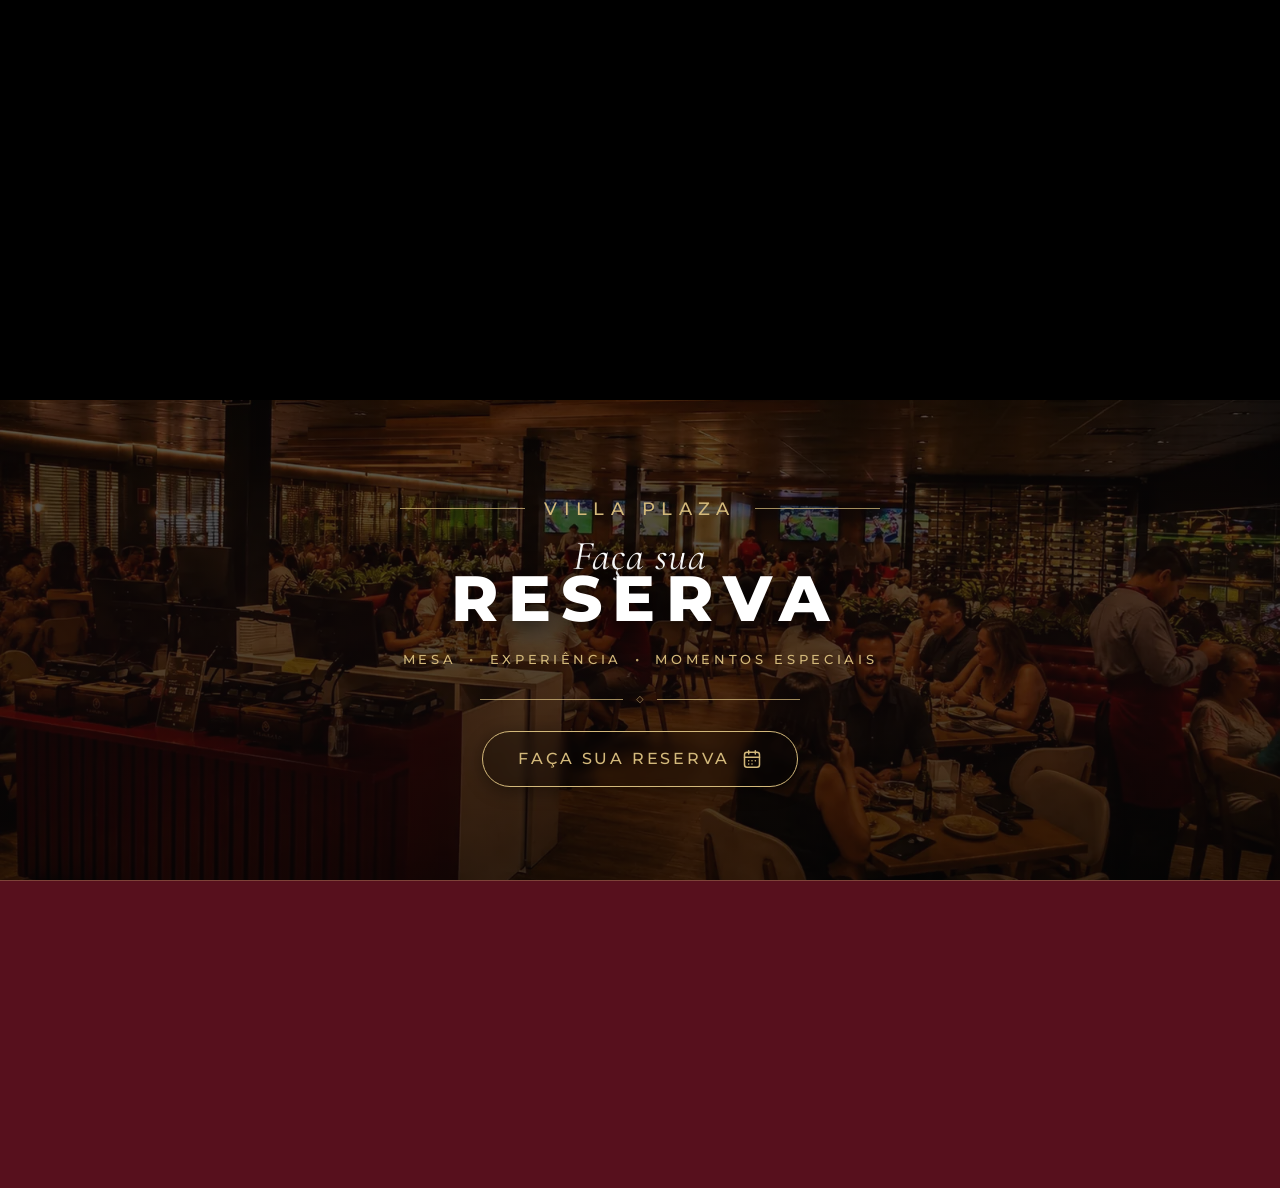
==== commit a570495f: "feat(ui): atualizar imagem do buffet de saladas no almoco e corrigir horarios no rodape" ====
--- a/index.html
+++ b/index.html
@@ -64,12 +64,6 @@
           "dayOfWeek": ["Monday", "Tuesday", "Wednesday", "Thursday", "Friday", "Saturday"],
           "opens": "19:00",
           "closes": "23:00"
-        },
-        {
-          "@type": "OpeningHoursSpecification",
-          "dayOfWeek": "Sunday",
-          "opens": "12:00",
-          "closes": "15:00"
         }
       ],
       "sameAs": [
@@ -308,7 +302,7 @@
          ======================================== -->
     <section class="showcase-section" id="experiencia">
         <div class="showcase-backgrounds">
-            <div class="showcase-bg active" style="background-image: linear-gradient(rgba(0,0,0,0.55), rgba(0,0,0,0.55)), url('assets/gastronomia/buffet-churrasco-v0.webp');"></div>
+            <div class="showcase-bg active" style="background-image: linear-gradient(rgba(0,0,0,0.55), rgba(0,0,0,0.55)), url('assets/gastronomia/gastronomia-buffet-saladas.webp');"></div>
             <div class="showcase-bg" style="background-image: linear-gradient(rgba(0,0,0,0.55), rgba(0,0,0,0.55)), url('assets/gastronomia/prato-comida.webp');"></div>
             <div class="showcase-bg" style="background-image: linear-gradient(rgba(0,0,0,0.55), rgba(0,0,0,0.55)), url('assets/experiencias/experiencia-chopp-heineken.webp');"></div>
         </div>
@@ -523,17 +517,9 @@
                 <div class="footer-hours-block">
                     <div class="footer-hours-day">
                         <svg viewBox="0 0 24 24" class="footer-icon-gold"><circle cx="12" cy="12" r="10"></circle><polyline points="12 6 12 12 16 14"></polyline></svg>
-                        <span>Segunda a Sábado</span>
+                        <span>Segunda à sábado</span>
                     </div>
                     <div class="footer-hours-time">12h às 15h / 19h às 23h</div>
-                </div>
-
-                <div class="footer-hours-block" style="margin-top: 0.85rem;">
-                    <div class="footer-hours-day">
-                        <svg viewBox="0 0 24 24" class="footer-icon-gold"><rect x="3" y="4" width="18" height="18" rx="2" ry="2"></rect><line x1="16" y1="2" x2="16" y2="6"></line><line x1="8" y1="2" x2="8" y2="6"></line><line x1="3" y1="10" x2="21" y2="10"></line></svg>
-                        <span>Domingo</span>
-                    </div>
-                    <div class="footer-hours-time">12h às 15h</div>
                 </div>
             </div>
 
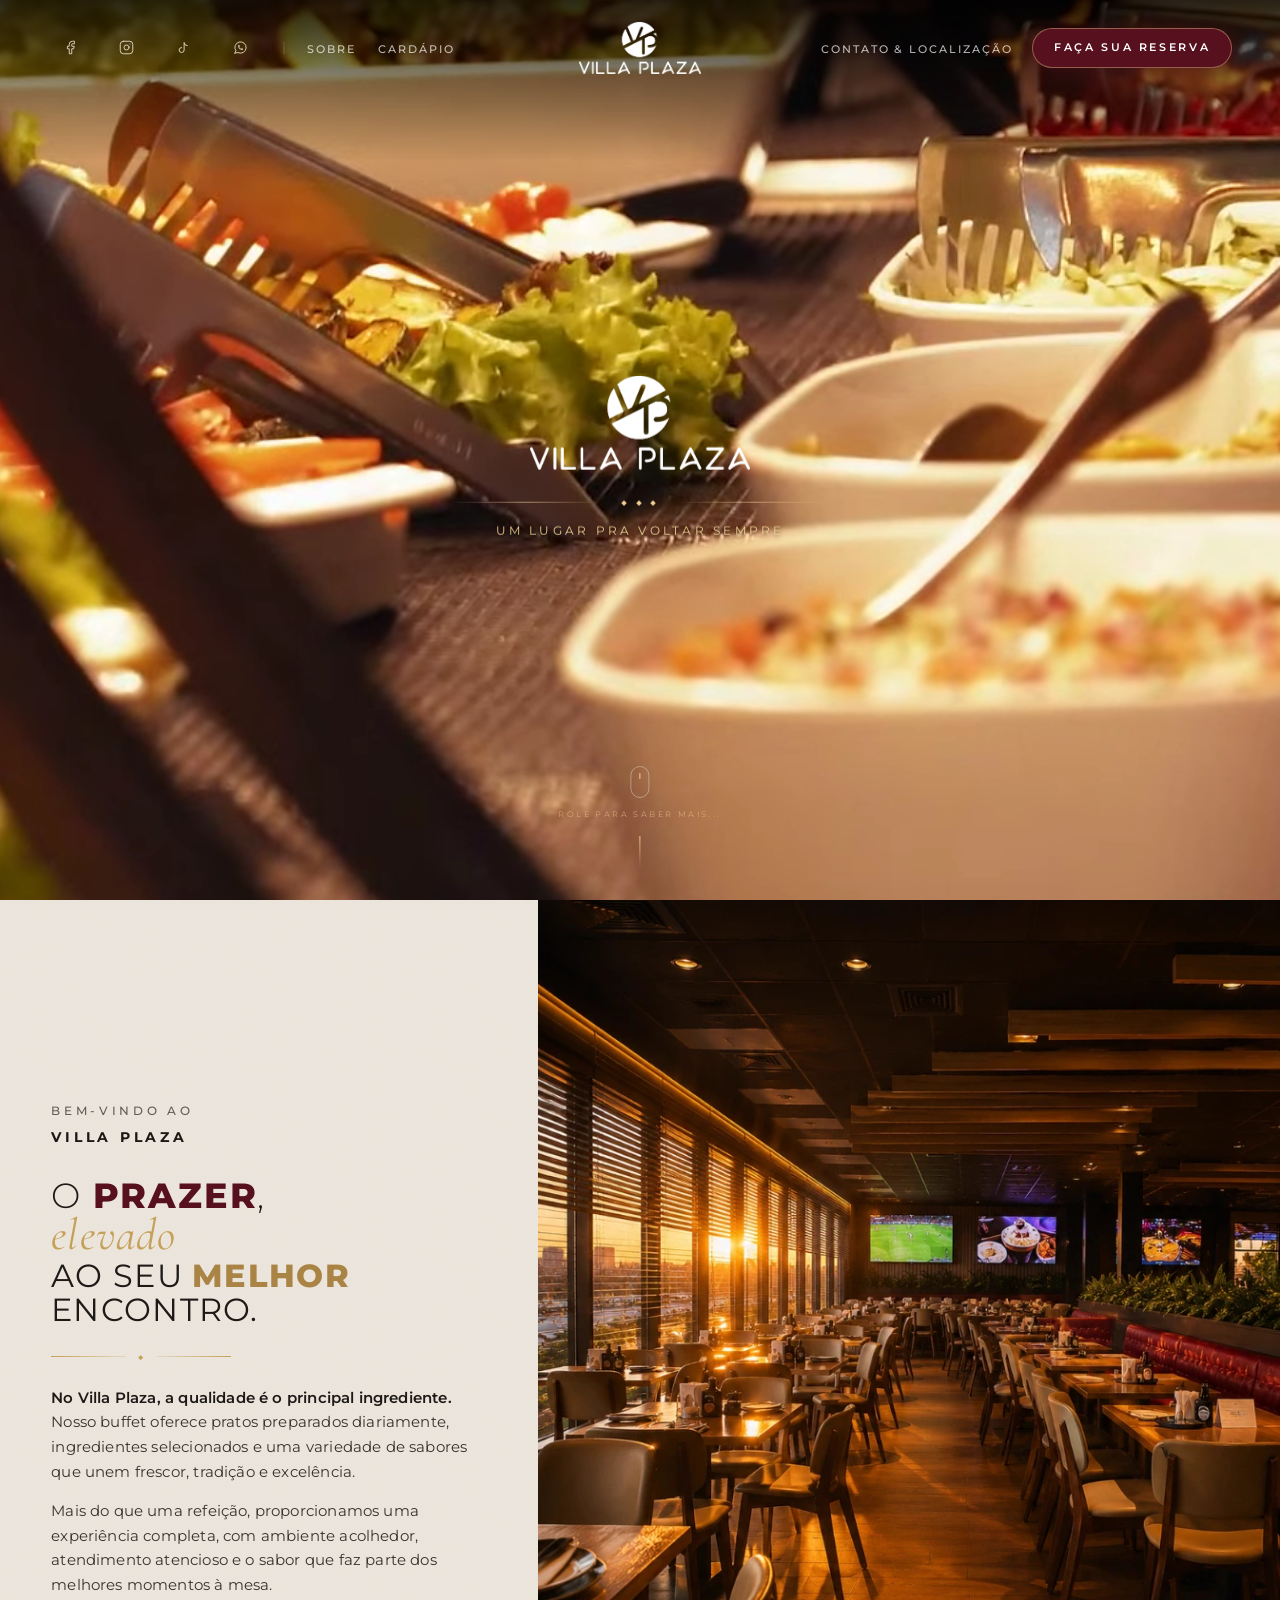
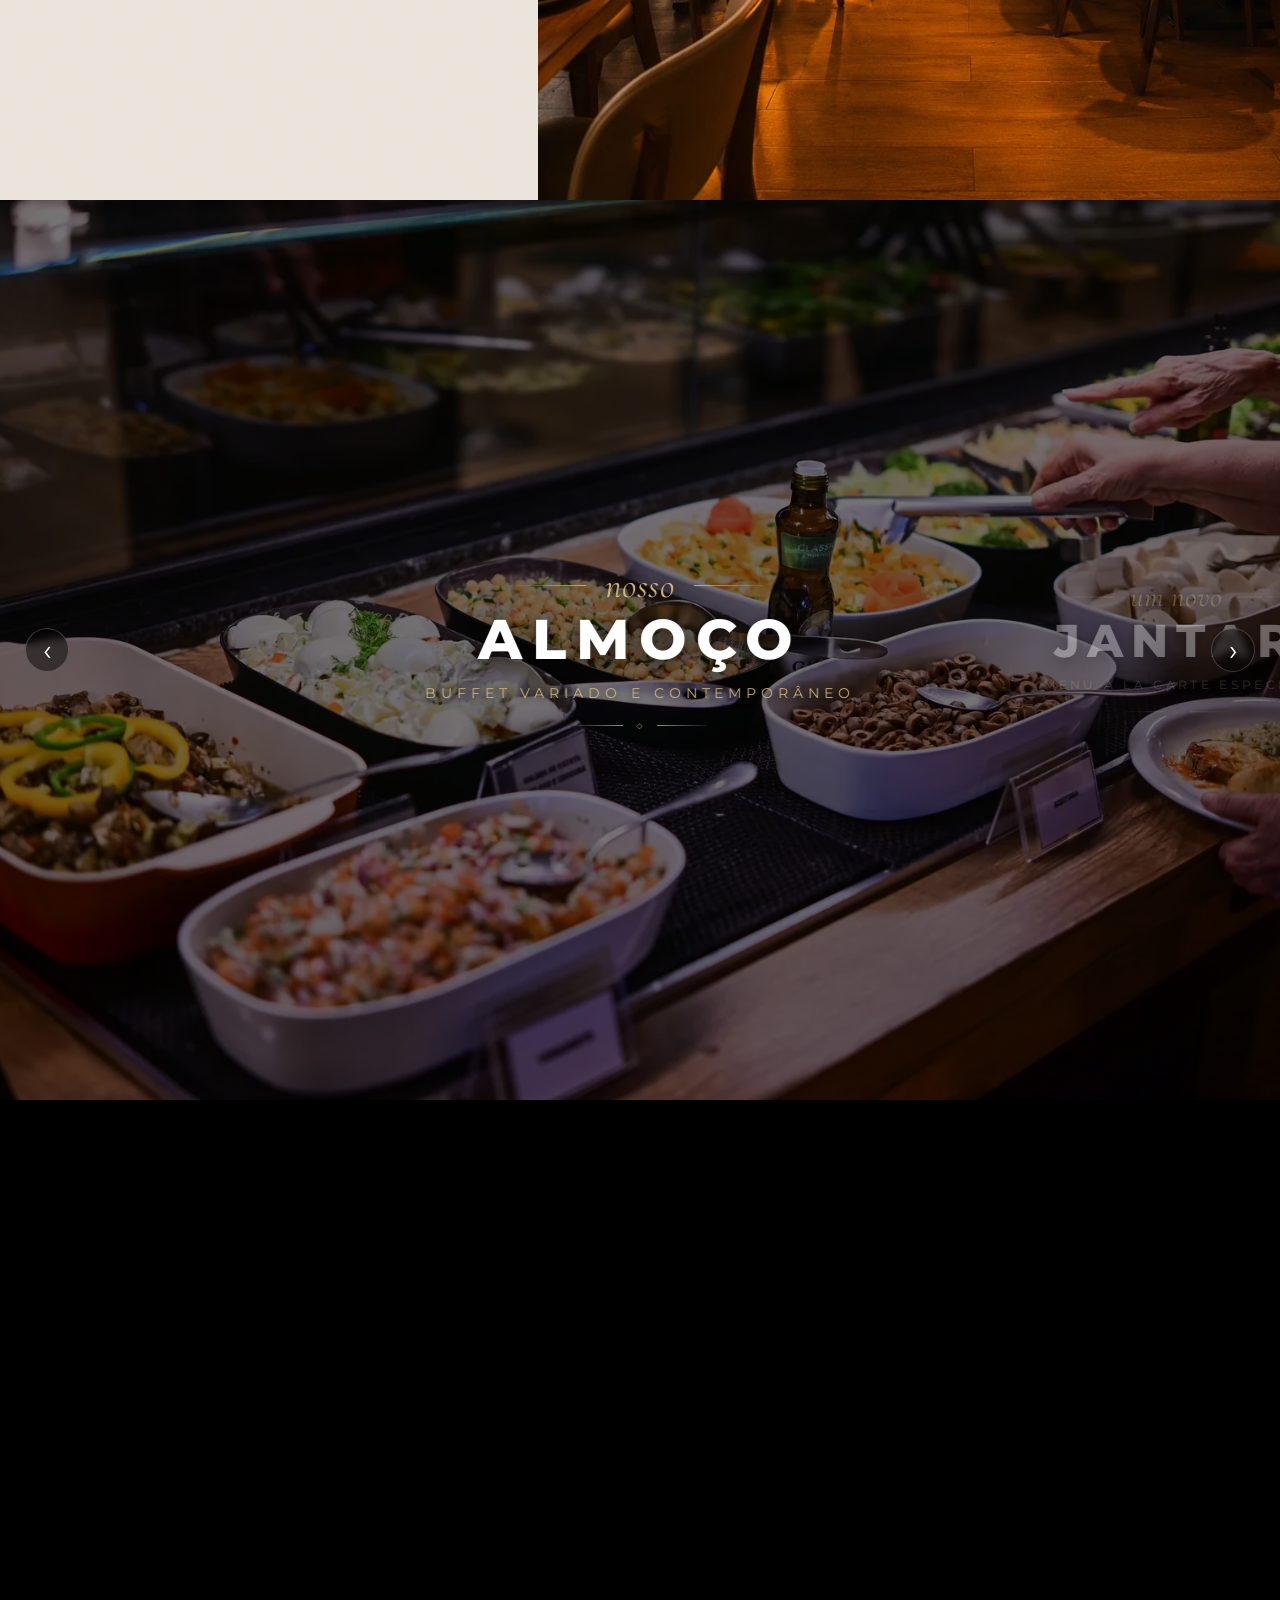
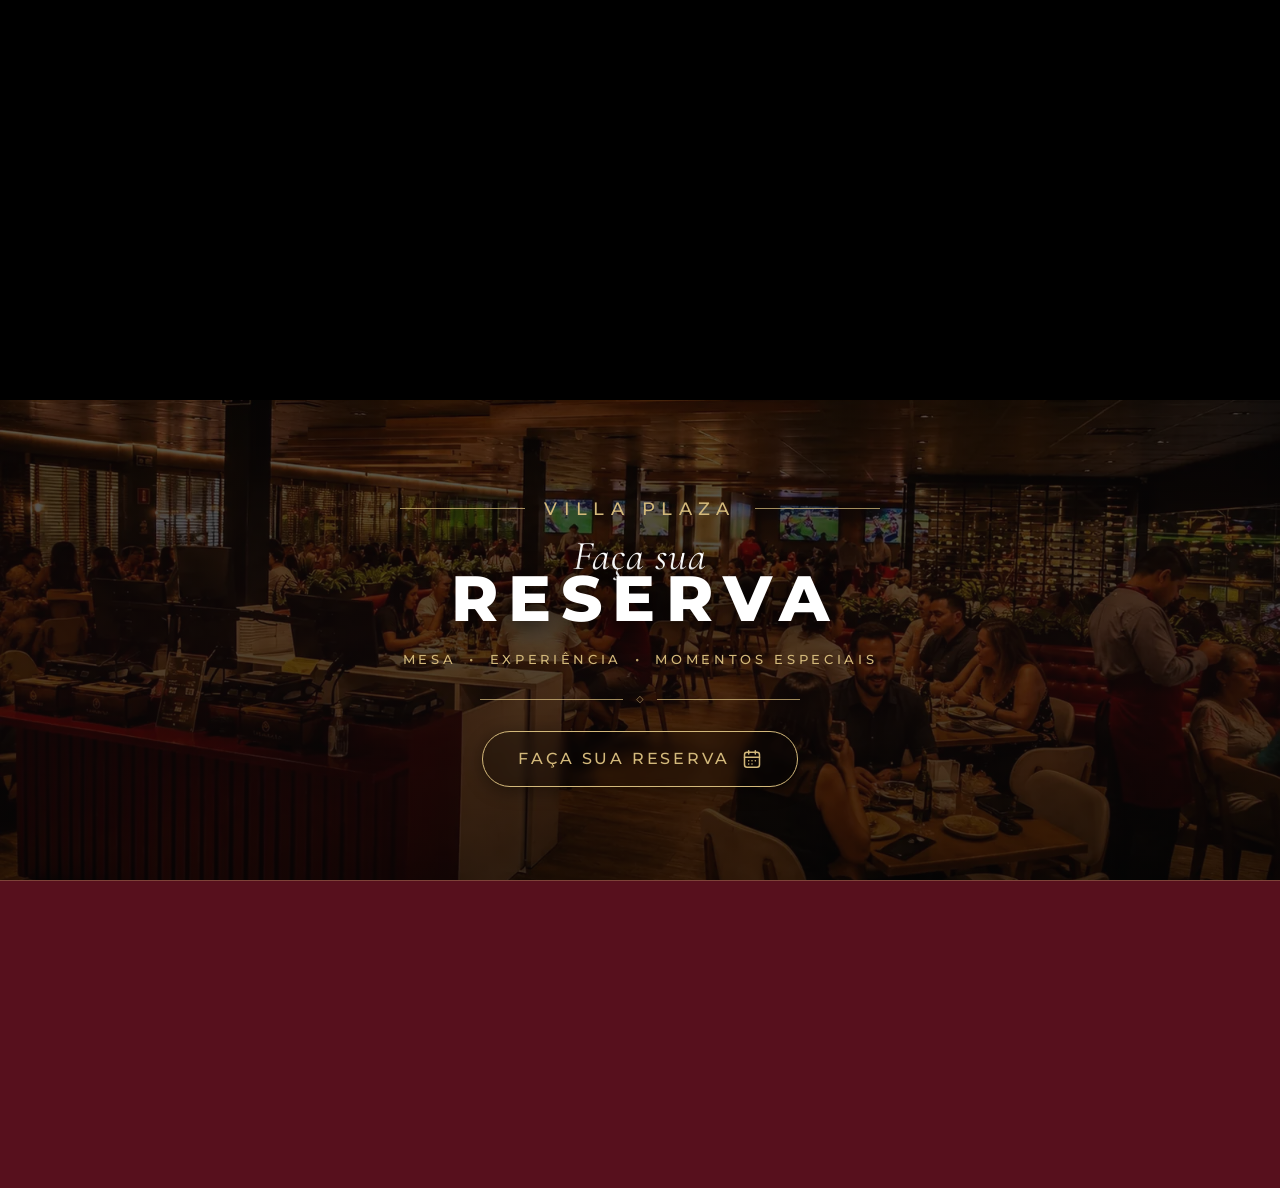
==== commit a3a22792: "feat(ui): corrigir whatsapp oficial com 9 digitos, remover download de pdf do cardapio e otimizar vi" ====
--- a/index.html
+++ b/index.html
@@ -104,7 +104,7 @@
                             <path d="M9 12a4 4 0 1 0 4 4V4a5 5 0 0 0 5 5"></path>
                         </svg>
                     </a>
-                    <a href="https://api.whatsapp.com/send/?phone=559192159505&text&type=phone_number&app_absent=0" target="_blank" rel="noopener noreferrer" class="header-social-link" aria-label="Fale conosco no WhatsApp">
+                    <a href="https://api.whatsapp.com/send/?phone=5591992159505&text&type=phone_number&app_absent=0" target="_blank" rel="noopener noreferrer" class="header-social-link" aria-label="Fale conosco no WhatsApp">
                         <svg class="header-social-icon" viewBox="0 0 24 24" fill="none" stroke="currentColor" stroke-width="1.5" stroke-linecap="round" stroke-linejoin="round">
                             <path d="M3 21l1.65-3.8a9 9 0 1 1 3.4 2.9l-5.05 .9" />
                             <path d="M9 10a.5.5 0 0 0 1 0v-1a.5.5 0 0 0-1 0v1a5 5 0 0 0 5 5h1a.5.5 0 0 0 0-1h-1a.5.5 0 0 0 0 1" />
@@ -129,7 +129,7 @@
                     <li><a href="#localizacao" class="nav-link">Contato & Localização</a></li>
                 </ul>
 
-                <a href="https://api.whatsapp.com/send/?phone=559192159505&text&type=phone_number&app_absent=0" target="_blank" rel="noopener noreferrer" class="btn-header-reserve">FAÇA SUA RESERVA</a>
+                <a href="https://api.whatsapp.com/send/?phone=5591992159505&text&type=phone_number&app_absent=0" target="_blank" rel="noopener noreferrer" class="btn-header-reserve">FAÇA SUA RESERVA</a>
             </div>
 
             <!-- Hamburger Button -->
@@ -175,7 +175,7 @@
 
         <!-- Botão Nobre de Ação: Reserva -->
         <div class="mobile-nav-action">
-            <a href="https://api.whatsapp.com/send/?phone=559192159505&text&type=phone_number&app_absent=0" target="_blank" rel="noopener noreferrer" class="mobile-nav-cta">
+            <a href="https://api.whatsapp.com/send/?phone=5591992159505&text&type=phone_number&app_absent=0" target="_blank" rel="noopener noreferrer" class="mobile-nav-cta">
                 <svg width="18" height="18" viewBox="0 0 24 24" fill="none" stroke="currentColor" stroke-width="2" stroke-linecap="round" stroke-linejoin="round">
                     <path d="M3 21l1.65-3.8a9 9 0 1 1 3.4 2.9l-5.05 .9" />
                     <path d="M9 10a.5.5 0 0 0 1 0v-1a.5.5 0 0 0-1 0v1a5 5 0 0 0 5 5h1a.5.5 0 0 0 0-1h-1a.5.5 0 0 0 0 1" />
@@ -204,7 +204,7 @@
                         <path d="M9 12a4 4 0 1 0 4 4V4a5 5 0 0 0 5 5"></path>
                     </svg>
                 </a>
-                <a href="https://api.whatsapp.com/send/?phone=559192159505&text&type=phone_number&app_absent=0" target="_blank" rel="noopener noreferrer" aria-label="Fale conosco no WhatsApp">
+                <a href="https://api.whatsapp.com/send/?phone=5591992159505&text&type=phone_number&app_absent=0" target="_blank" rel="noopener noreferrer" aria-label="Fale conosco no WhatsApp">
                     <svg viewBox="0 0 24 24" fill="none" stroke="currentColor" stroke-width="1.5" stroke-linecap="round" stroke-linejoin="round" style="width: 19px; height: 19px;">
                         <path d="M3 21l1.65-3.8a9 9 0 1 1 3.4 2.9l-5.05 .9" />
                         <path d="M9 10a.5.5 0 0 0 1 0v-1a.5.5 0 0 0-1 0v1a5 5 0 0 0 5 5h1a.5.5 0 0 0 0-1h-1a.5.5 0 0 0 0 1" />
@@ -223,9 +223,32 @@
          ======================================== -->
     <section id="home" class="hero parallax-container" data-parallax-speed="0.38">
         <div class="hero-bg">
-            <video autoplay loop muted playsinline class="parallax-img" data-parallax-speed="0.38">
-                <source src="assets/hero/hero-video-villa-plaza.mp4" type="video/mp4">
+            <!-- Desktop Horizontal Video (Landscape / Telas amplas) -->
+            <video id="heroVideoDesktop" class="hero-video hero-video--desktop parallax-img" data-parallax-speed="0.38" autoplay loop muted playsinline poster="assets/hero/hero-video-desktop-poster.webp">
+                <source src="assets/hero/hero-video-desktop.webm" type="video/webm">
+                <source src="assets/hero/hero-video-desktop.mp4" type="video/mp4">
             </video>
+            <!-- Mobile Vertical Video (Portrait / Dispositivos móveis) -->
+            <video id="heroVideoMobile" class="hero-video hero-video--mobile" loop muted playsinline poster="assets/hero/hero-video-mobile-poster.webp">
+                <source src="assets/hero/hero-video-mobile.webm" type="video/webm">
+                <source src="assets/hero/hero-video-mobile.mp4" type="video/mp4">
+            </video>
+            <script>
+                (function() {
+                    try {
+                        var isMob = window.innerWidth <= 768 || (window.innerWidth <= 1024 && window.matchMedia && window.matchMedia('(orientation: portrait)').matches);
+                        var d = document.getElementById('heroVideoDesktop');
+                        var m = document.getElementById('heroVideoMobile');
+                        if (isMob) {
+                            if (d) { d.preload = 'none'; d.removeAttribute('autoplay'); d.pause(); }
+                            if (m) { m.setAttribute('autoplay', ''); m.preload = 'auto'; m.play && m.play().catch(function(){}); }
+                        } else {
+                            if (m) { m.preload = 'none'; m.removeAttribute('autoplay'); m.pause(); }
+                            if (d) { d.preload = 'auto'; }
+                        }
+                    } catch (e) {}
+                })();
+            </script>
         </div>
         
         <div class="hero-overlay-dark"></div>
@@ -428,7 +451,7 @@
             </div>
 
             <!-- Botão Minimalista Faça Sua Reserva -->
-            <a href="https://api.whatsapp.com/send/?phone=559192159505&text&type=phone_number&app_absent=0" target="_blank" rel="noopener noreferrer" class="reserva-banner-rodape__btn">
+            <a href="https://api.whatsapp.com/send/?phone=5591992159505&text&type=phone_number&app_absent=0" target="_blank" rel="noopener noreferrer" class="reserva-banner-rodape__btn">
                 <span>FAÇA SUA RESERVA</span>
                 <svg width="20" height="20" viewBox="0 0 24 24" fill="none" stroke="currentColor" stroke-width="1.8" stroke-linecap="round" stroke-linejoin="round">
                     <rect x="3" y="4" width="18" height="18" rx="3" ry="3"></rect>
@@ -529,7 +552,7 @@
                     FALE CONOSCO
                 </h3>
 
-                <a href="https://api.whatsapp.com/send/?phone=559192159505&text&type=phone_number&app_absent=0" 
+                <a href="https://api.whatsapp.com/send/?phone=5591992159505&text&type=phone_number&app_absent=0" 
                    target="_blank" 
                    rel="noopener noreferrer"
                    class="footer-whatsapp-contact-link">
@@ -537,10 +560,10 @@
                         <path d="M3 21l1.65-3.8a9 9 0 1 1 3.4 2.9l-5.05 .9" />
                         <path d="M9 10a.5.5 0 0 0 1 0v-1a.5.5 0 0 0-1 0v1a5 5 0 0 0 5 5h1a.5.5 0 0 0 0-1h-1a.5.5 0 0 0 0 1" />
                     </svg>
-                    <span class="footer-whatsapp-number">(91) 9215-9505</span>
+                    <span class="footer-whatsapp-number">(91) 99215-9505</span>
                 </a>
 
-                <a href="https://api.whatsapp.com/send/?phone=559192159505&text&type=phone_number&app_absent=0" 
+                <a href="https://api.whatsapp.com/send/?phone=5591992159505&text&type=phone_number&app_absent=0" 
                    target="_blank" 
                    rel="noopener noreferrer"
                    class="footer-whatsapp-btn">
@@ -581,7 +604,7 @@
             
             <h3 style="font-family: 'Montserrat', sans-serif; font-size: 2.2rem; font-weight: 500; color: var(--wine-gold); margin-bottom: 0.6rem; letter-spacing: 0.03em;">Fazer reserva</h3>
             <p style="font-family: 'Montserrat', sans-serif; font-size: 1.05rem; color: rgba(255, 255, 255, 0.9); font-weight: 300; margin-bottom: 1.5rem; line-height: 1.6; letter-spacing: 0.02em;">Sistema de reservas em construção...</p>
-            <a href="https://api.whatsapp.com/send/?phone=559192159505&text&type=phone_number&app_absent=0" target="_blank" rel="noopener noreferrer" class="btn-header-reserve" style="display: inline-block; text-decoration: none;">RESERVAR PELO WHATSAPP</a>
+            <a href="https://api.whatsapp.com/send/?phone=5591992159505&text&type=phone_number&app_absent=0" target="_blank" rel="noopener noreferrer" class="btn-header-reserve" style="display: inline-block; text-decoration: none;">RESERVAR PELO WHATSAPP</a>
         </div>
     </div>
 
@@ -605,11 +628,6 @@
                                 <path d="M8 3H3v5M16 3h5v5M8 21H3v-5M21 16v5h-5" />
                             </svg>
                         </button>
-                        <a id="menuDownloadBtn" class="flipbook-icon-button" href="assets/CardapioMenu/cardapio-villa-plaza.pdf" download aria-label="Baixar PDF" title="Baixar PDF">
-                            <svg viewBox="0 0 24 24" aria-hidden="true">
-                                <path d="M12 3v12m0 0 4-4m-4 4-4-4M5 21h14" />
-                            </svg>
-                        </a>
                         <button class="flipbook-icon-button flipbook-nav flipbook-toolbar-nav flipbook-nav-next" id="menuNextBtn" type="button" aria-label="Próxima página">›</button>
                     </div>
                 </div>
@@ -631,14 +649,9 @@
 
                 <div class="menu-pdf-error" id="menuPdfError" role="alert" hidden>
                     <strong>Não foi possível carregar o cardápio.</strong>
-                    <span>Você ainda pode baixar o PDF local para continuar.</span>
+                    <span>Por favor, tente recarregar o cardápio.</span>
                     <div class="flipbook-error-actions">
                         <button id="menuRetryBtn" type="button">Tentar novamente</button>
-                        <a class="flipbook-icon-button" href="assets/CardapioMenu/cardapio-villa-plaza.pdf" download aria-label="Baixar PDF" title="Baixar PDF">
-                            <svg viewBox="0 0 24 24" aria-hidden="true">
-                                <path d="M12 3v12m0 0 4-4m-4 4-4-4M5 21h14" />
-                            </svg>
-                        </a>
                     </div>
                 </div>
             </div>
@@ -657,26 +670,60 @@
          JAVASCRIPT
          ======================================== -->
     <script>
-        // Synchronize Hero Logo animation restart on Hero Video loop
-        const heroVideo = document.querySelector('.hero-bg video');
+        // Responsive Hero Video controller & Logo animation sync
+        const heroVideoDesktop = document.getElementById('heroVideoDesktop');
+        const heroVideoMobile = document.getElementById('heroVideoMobile');
         const heroContent = document.querySelector('.hero-content');
-        if (heroVideo && heroContent) {
-            let lastVideoTime = 0;
+
+        if (heroVideoDesktop && heroVideoMobile) {
+            const isMobileHero = () => {
+                return window.innerWidth <= 768 || (window.innerWidth <= 1024 && window.matchMedia && window.matchMedia('(orientation: portrait)').matches);
+            };
+
+            let currentMobileState = null;
+
+            const syncHeroVideoPlayback = () => {
+                const mobileMode = isMobileHero();
+                if (currentMobileState === mobileMode) return;
+                currentMobileState = mobileMode;
+
+                if (mobileMode) {
+                    heroVideoDesktop.pause();
+                    if (heroVideoMobile.paused) {
+                        heroVideoMobile.play().catch(() => {});
+                    }
+                } else {
+                    heroVideoMobile.pause();
+                    if (heroVideoDesktop.paused) {
+                        heroVideoDesktop.play().catch(() => {});
+                    }
+                }
+            };
+
             const resetHeroLogoAnim = () => {
+                if (!heroContent) return;
                 heroContent.style.animation = 'none';
                 void heroContent.offsetHeight;
                 heroContent.style.animation = '';
             };
-            heroVideo.addEventListener('timeupdate', () => {
-                if (heroVideo.currentTime < lastVideoTime - 0.5) {
+
+            [heroVideoDesktop, heroVideoMobile].forEach((video) => {
+                let lastVideoTime = 0;
+                video.addEventListener('timeupdate', () => {
+                    if (video.currentTime < lastVideoTime - 0.5) {
+                        resetHeroLogoAnim();
+                    }
+                    lastVideoTime = video.currentTime;
+                });
+                video.addEventListener('ended', () => {
                     resetHeroLogoAnim();
-                }
-                lastVideoTime = heroVideo.currentTime;
+                    video.play().catch(() => {});
+                });
             });
-            heroVideo.addEventListener('ended', () => {
-                resetHeroLogoAnim();
-                heroVideo.play();
-            });
+
+            syncHeroVideoPlayback();
+            window.addEventListener('resize', syncHeroVideoPlayback, { passive: true });
+            window.addEventListener('orientationchange', syncHeroVideoPlayback, { passive: true });
         }
 
         // Navbar Scrolled & Autohide State
--- a/style.css
+++ b/style.css
@@ -722,10 +722,32 @@
         }
 
         .hero-bg video {
+            position: absolute;
+            top: 0;
+            left: 0;
             width: 100%;
             height: 100%;
             object-fit: cover;
+            object-position: center;
             filter: none;
+        }
+
+        .hero-video--desktop {
+            display: block;
+        }
+
+        .hero-video--mobile {
+            display: none;
+        }
+
+        @media (max-width: 768px), (max-width: 1024px) and (orientation: portrait) {
+            .hero-video--desktop {
+                display: none !important;
+            }
+
+            .hero-video--mobile {
+                display: block !important;
+            }
         }
 
         .hero-overlay-dark {
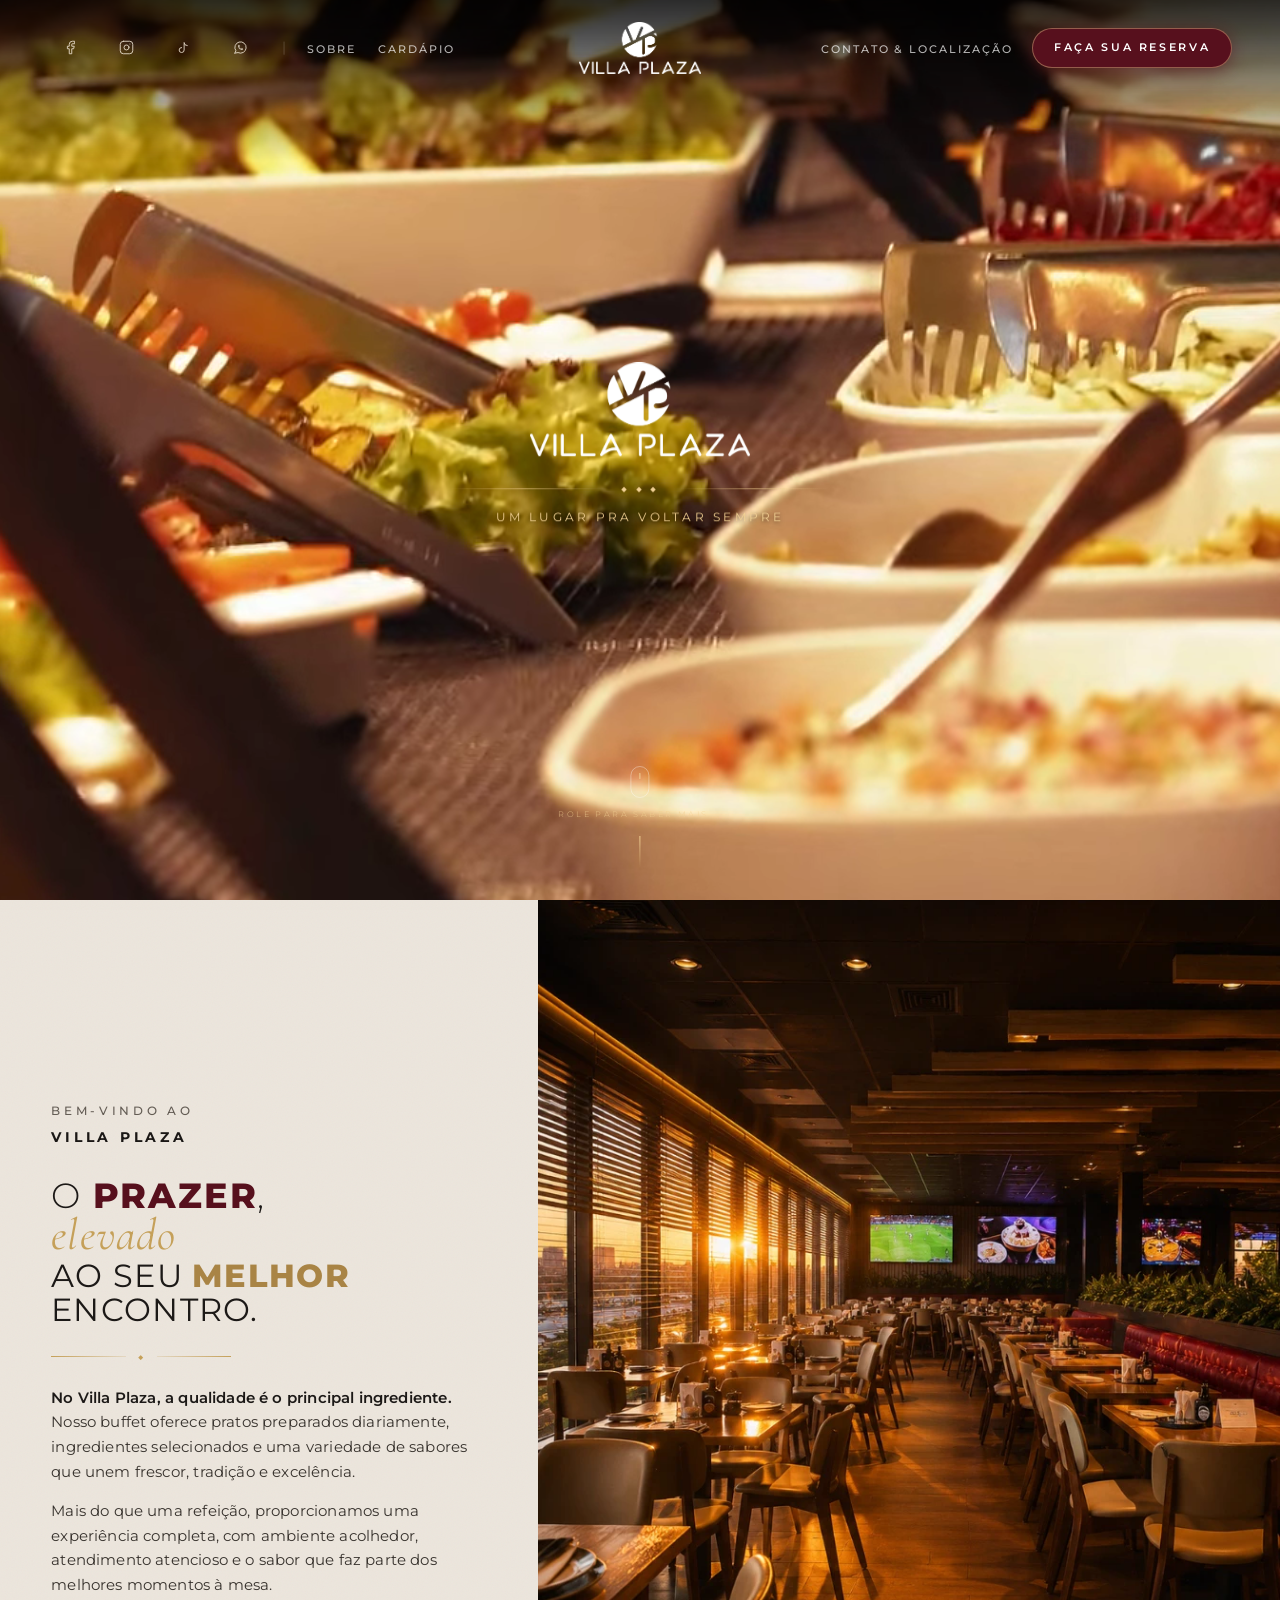
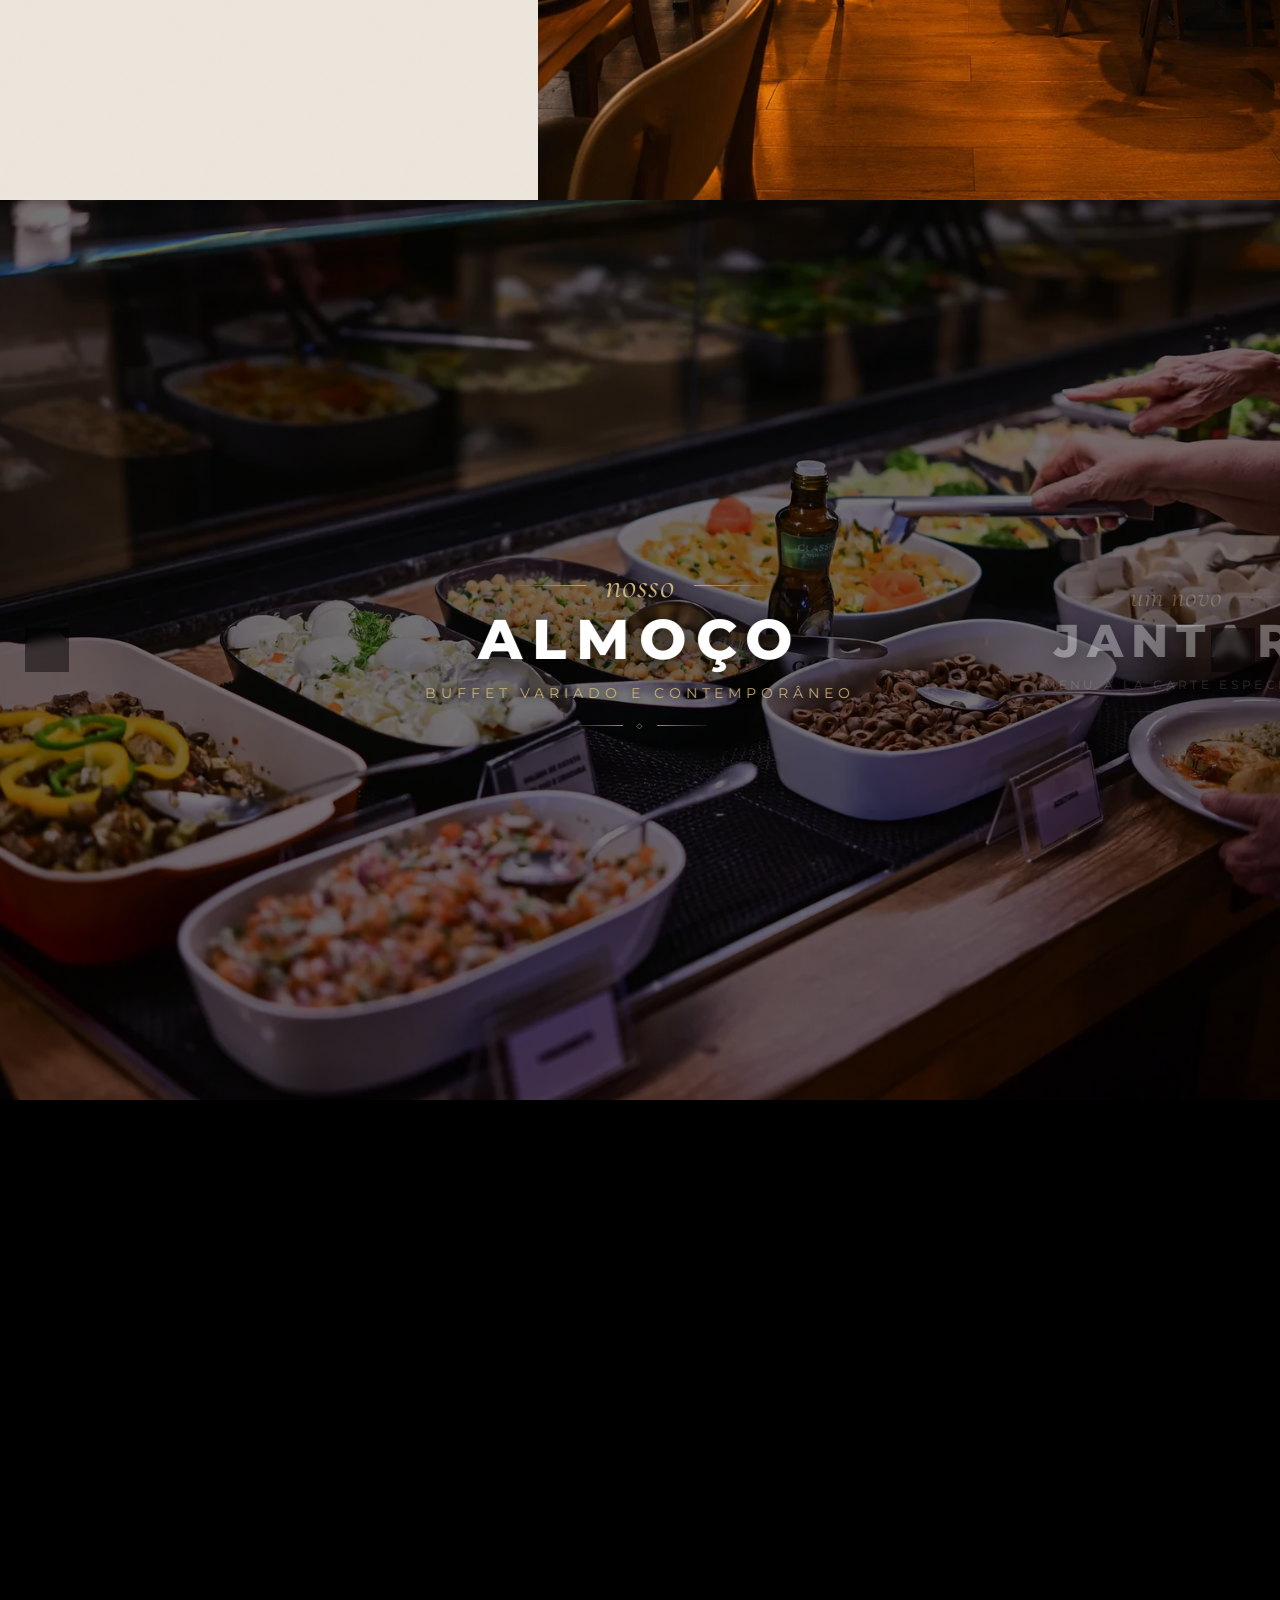
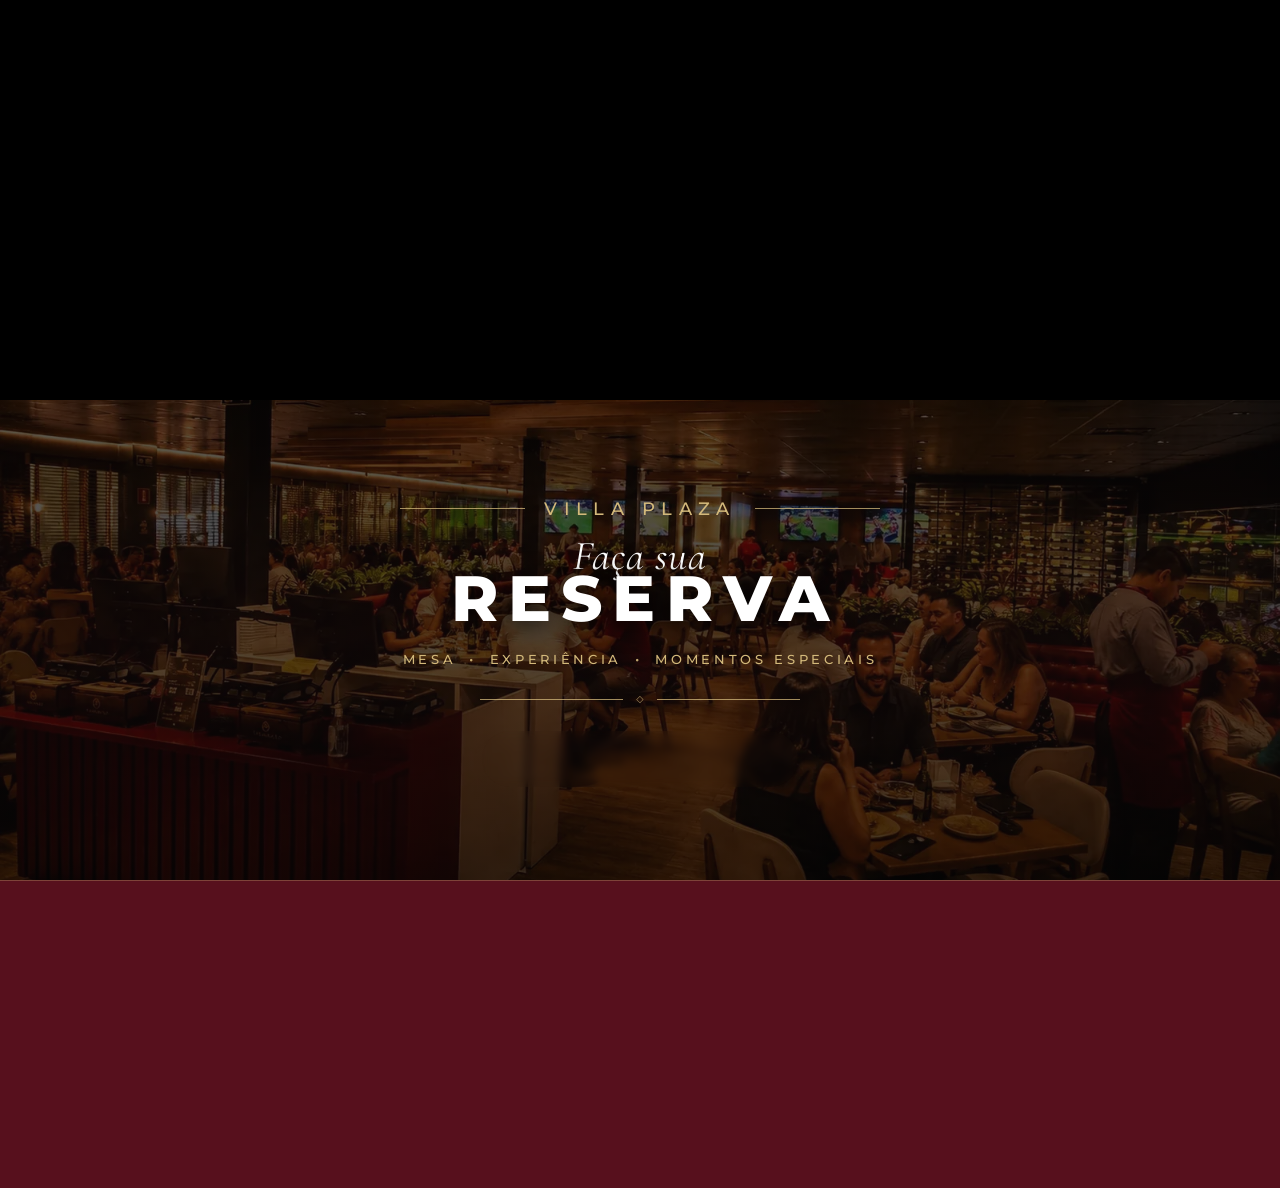
==== commit 0653124d: "fix(hero): destravar video no mobile com autoplay nativo, H.264 Main L4.1 e listeners de reproducao" ====
--- a/index.html
+++ b/index.html
@@ -224,31 +224,15 @@
     <section id="home" class="hero parallax-container" data-parallax-speed="0.38">
         <div class="hero-bg">
             <!-- Desktop Horizontal Video (Landscape / Telas amplas) -->
-            <video id="heroVideoDesktop" class="hero-video hero-video--desktop parallax-img" data-parallax-speed="0.38" autoplay loop muted playsinline poster="assets/hero/hero-video-desktop-poster.webp">
+            <video id="heroVideoDesktop" class="hero-video hero-video--desktop parallax-img" data-parallax-speed="0.38" autoplay loop muted playsinline webkit-playsinline preload="auto" poster="assets/hero/hero-video-desktop-poster.webp">
+                <source src="assets/hero/hero-video-desktop.mp4" type="video/mp4">
                 <source src="assets/hero/hero-video-desktop.webm" type="video/webm">
-                <source src="assets/hero/hero-video-desktop.mp4" type="video/mp4">
             </video>
             <!-- Mobile Vertical Video (Portrait / Dispositivos móveis) -->
-            <video id="heroVideoMobile" class="hero-video hero-video--mobile" loop muted playsinline poster="assets/hero/hero-video-mobile-poster.webp">
+            <video id="heroVideoMobile" class="hero-video hero-video--mobile" autoplay loop muted playsinline webkit-playsinline preload="auto" poster="assets/hero/hero-video-mobile-poster.webp">
+                <source src="assets/hero/hero-video-mobile.mp4" type="video/mp4">
                 <source src="assets/hero/hero-video-mobile.webm" type="video/webm">
-                <source src="assets/hero/hero-video-mobile.mp4" type="video/mp4">
             </video>
-            <script>
-                (function() {
-                    try {
-                        var isMob = window.innerWidth <= 768 || (window.innerWidth <= 1024 && window.matchMedia && window.matchMedia('(orientation: portrait)').matches);
-                        var d = document.getElementById('heroVideoDesktop');
-                        var m = document.getElementById('heroVideoMobile');
-                        if (isMob) {
-                            if (d) { d.preload = 'none'; d.removeAttribute('autoplay'); d.pause(); }
-                            if (m) { m.setAttribute('autoplay', ''); m.preload = 'auto'; m.play && m.play().catch(function(){}); }
-                        } else {
-                            if (m) { m.preload = 'none'; m.removeAttribute('autoplay'); m.pause(); }
-                            if (d) { d.preload = 'auto'; }
-                        }
-                    } catch (e) {}
-                })();
-            </script>
         </div>
         
         <div class="hero-overlay-dark"></div>
@@ -680,22 +664,32 @@
                 return window.innerWidth <= 768 || (window.innerWidth <= 1024 && window.matchMedia && window.matchMedia('(orientation: portrait)').matches);
             };
 
-            let currentMobileState = null;
+            // Force native muted & inline properties for iOS/Android autoplay policy compliance
+            [heroVideoDesktop, heroVideoMobile].forEach((video) => {
+                video.muted = true;
+                video.defaultMuted = true;
+                video.playsInline = true;
+                video.setAttribute('muted', '');
+                video.setAttribute('playsinline', '');
+                video.setAttribute('webkit-playsinline', '');
+            });
 
             const syncHeroVideoPlayback = () => {
-                const mobileMode = isMobileHero();
-                if (currentMobileState === mobileMode) return;
-                currentMobileState = mobileMode;
-
-                if (mobileMode) {
-                    heroVideoDesktop.pause();
-                    if (heroVideoMobile.paused) {
-                        heroVideoMobile.play().catch(() => {});
-                    }
-                } else {
-                    heroVideoMobile.pause();
-                    if (heroVideoDesktop.paused) {
-                        heroVideoDesktop.play().catch(() => {});
+                const isMobile = isMobileHero();
+                const active = isMobile ? heroVideoMobile : heroVideoDesktop;
+                const inactive = isMobile ? heroVideoDesktop : heroVideoMobile;
+
+                if (inactive && !inactive.paused) {
+                    inactive.pause();
+                }
+
+                if (active) {
+                    active.muted = true;
+                    if (active.paused) {
+                        const playPromise = active.play();
+                        if (playPromise !== undefined) {
+                            playPromise.catch(() => {});
+                        }
                     }
                 }
             };
@@ -719,11 +713,26 @@
                     resetHeroLogoAnim();
                     video.play().catch(() => {});
                 });
+                video.addEventListener('loadedmetadata', syncHeroVideoPlayback, { passive: true });
+                video.addEventListener('canplay', syncHeroVideoPlayback, { passive: true });
             });
 
             syncHeroVideoPlayback();
             window.addEventListener('resize', syncHeroVideoPlayback, { passive: true });
             window.addEventListener('orientationchange', syncHeroVideoPlayback, { passive: true });
+
+            // Universal unlock for iOS Low Power Mode and strict mobile gesture policies
+            const unlockMobileVideo = () => {
+                const isMobile = isMobileHero();
+                const active = isMobile ? heroVideoMobile : heroVideoDesktop;
+                if (active && active.paused) {
+                    active.muted = true;
+                    active.play().catch(() => {});
+                }
+            };
+            ['touchstart', 'touchend', 'click', 'scroll', 'pointerdown'].forEach((evt) => {
+                window.addEventListener(evt, unlockMobileVideo, { once: true, passive: true });
+            });
         }
 
         // Navbar Scrolled & Autohide State
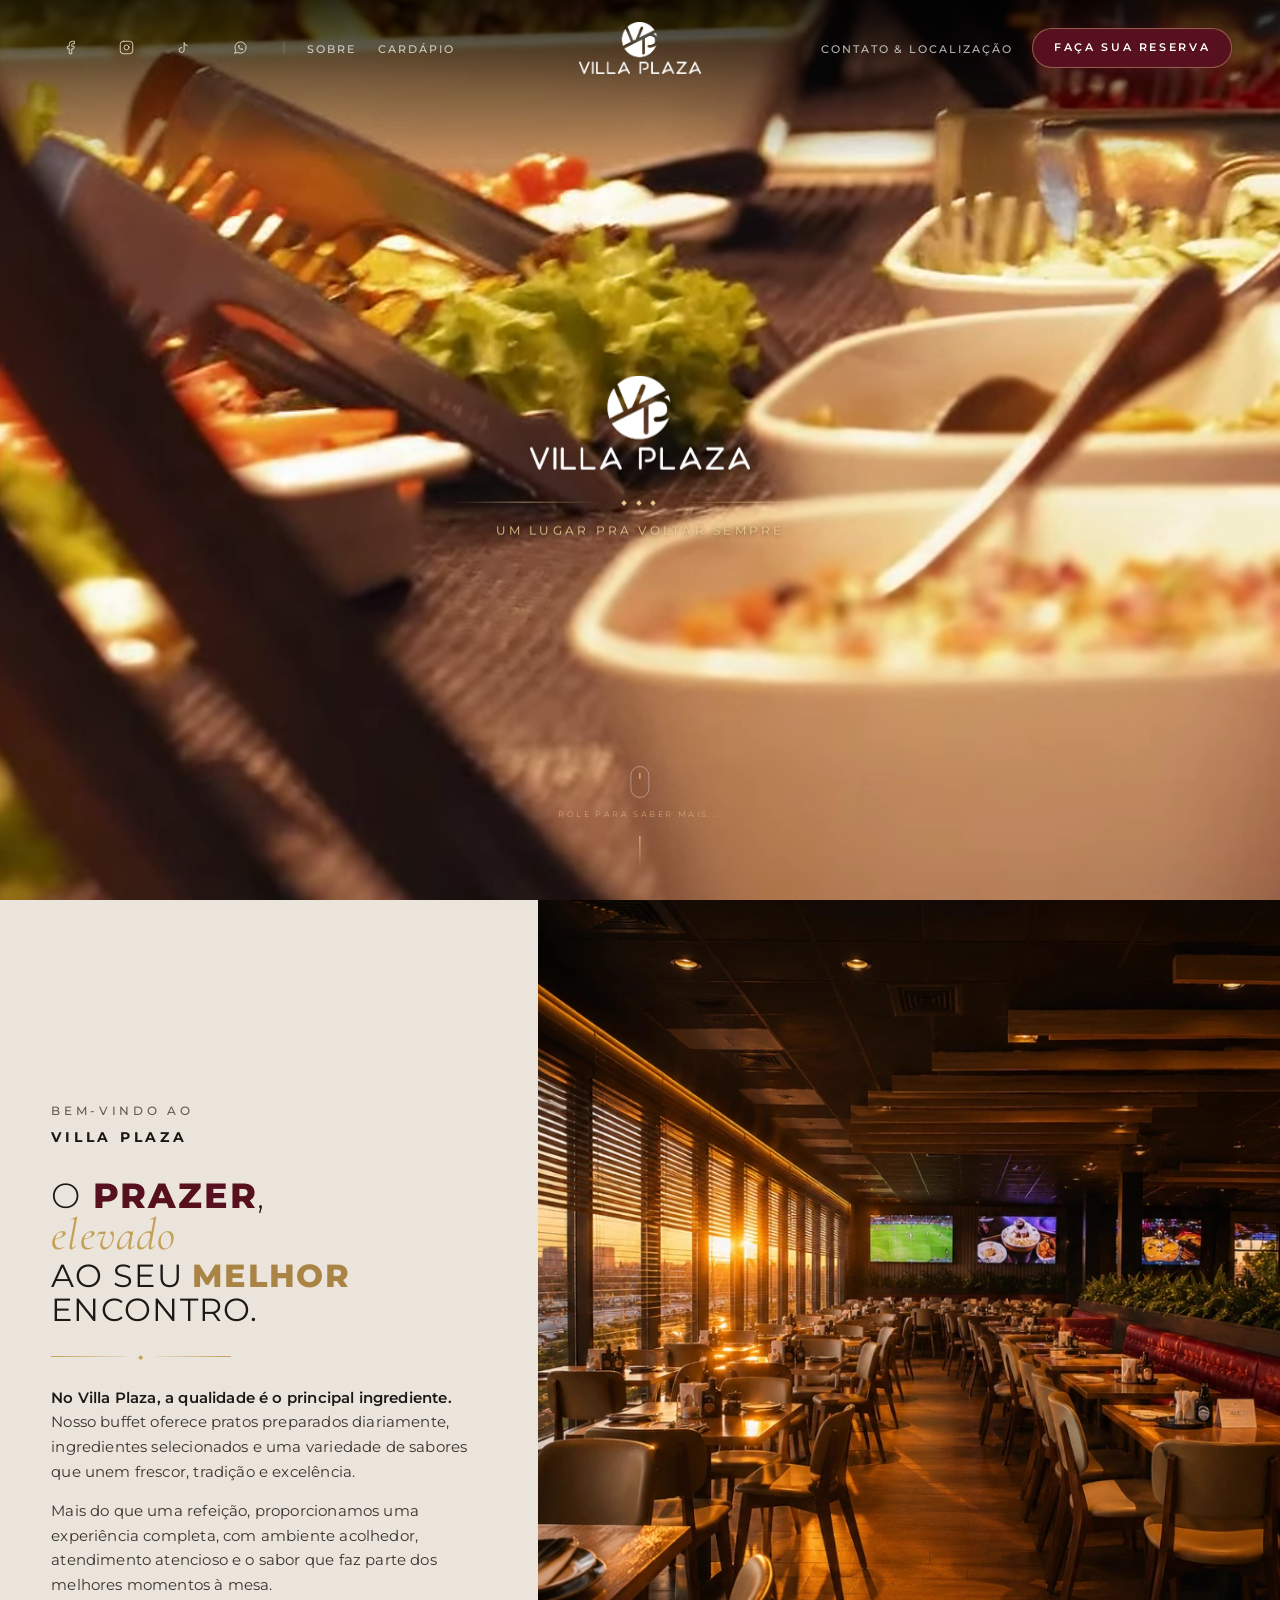
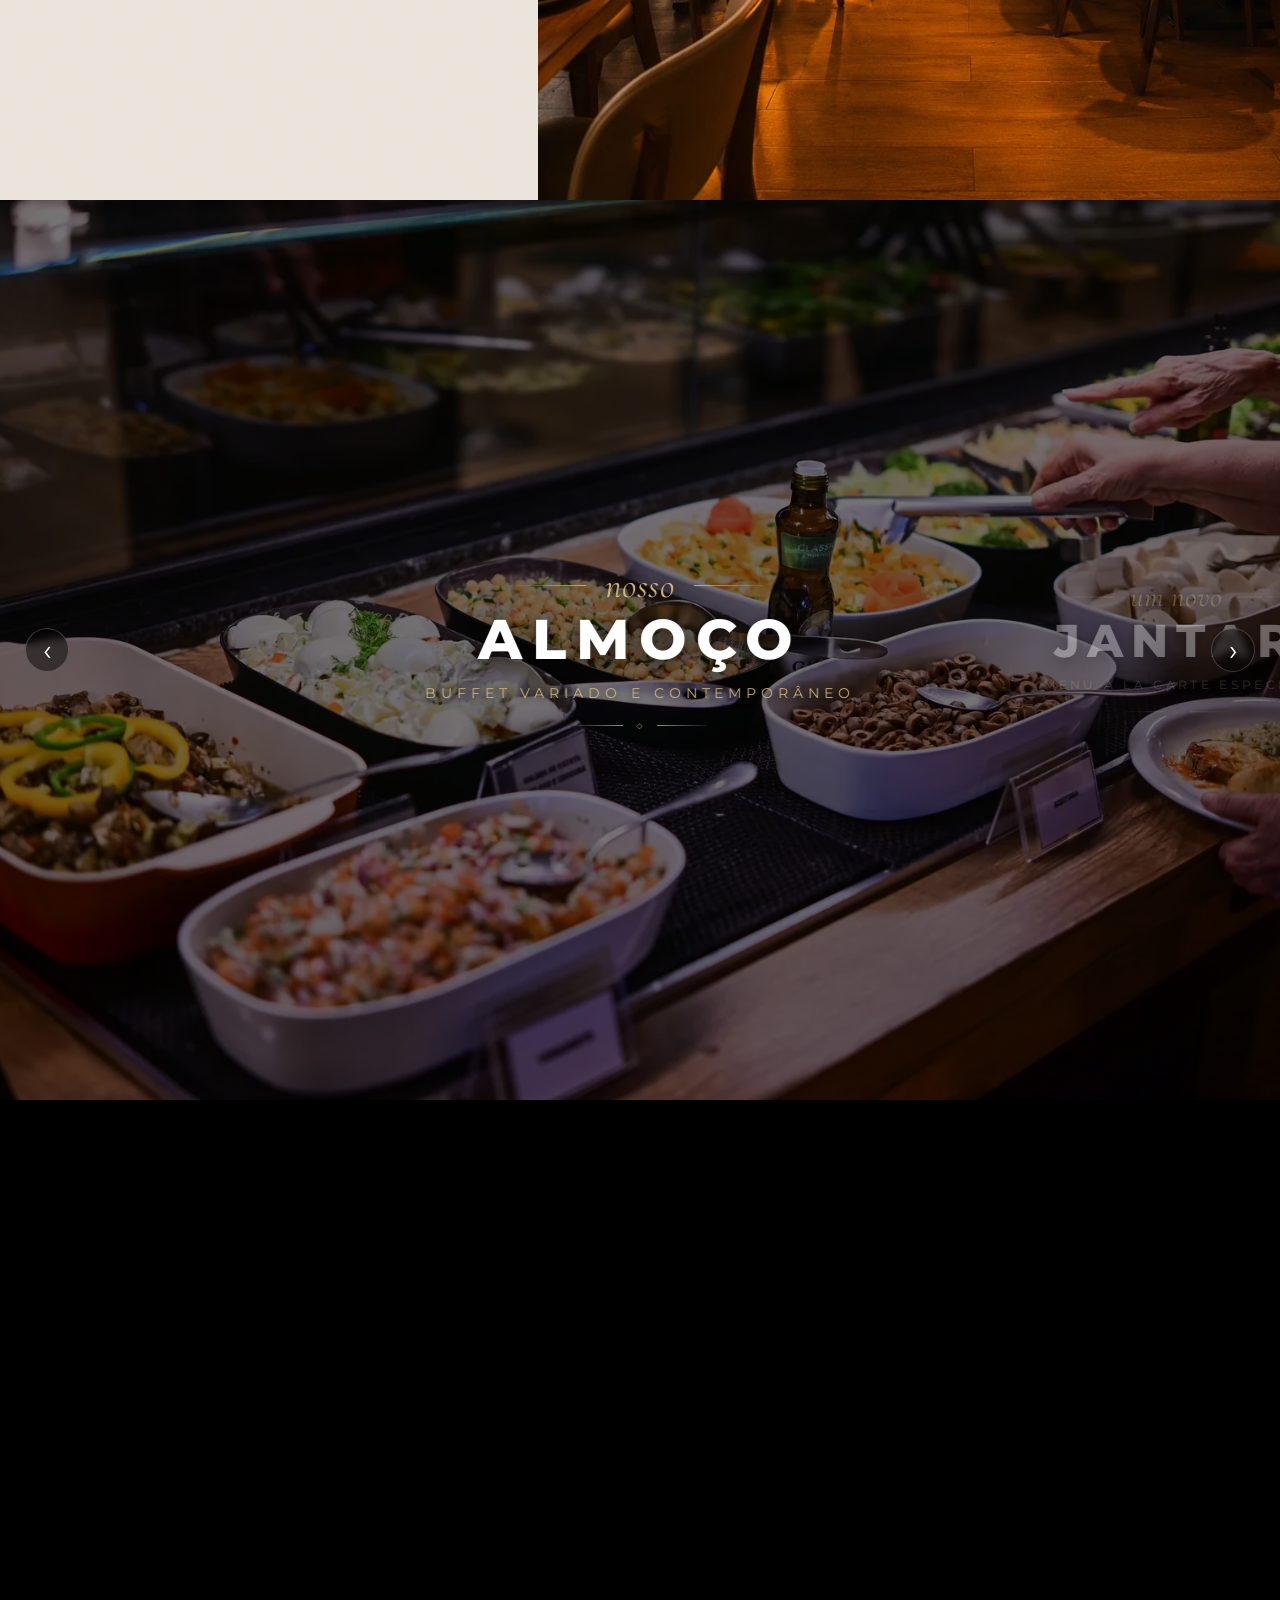
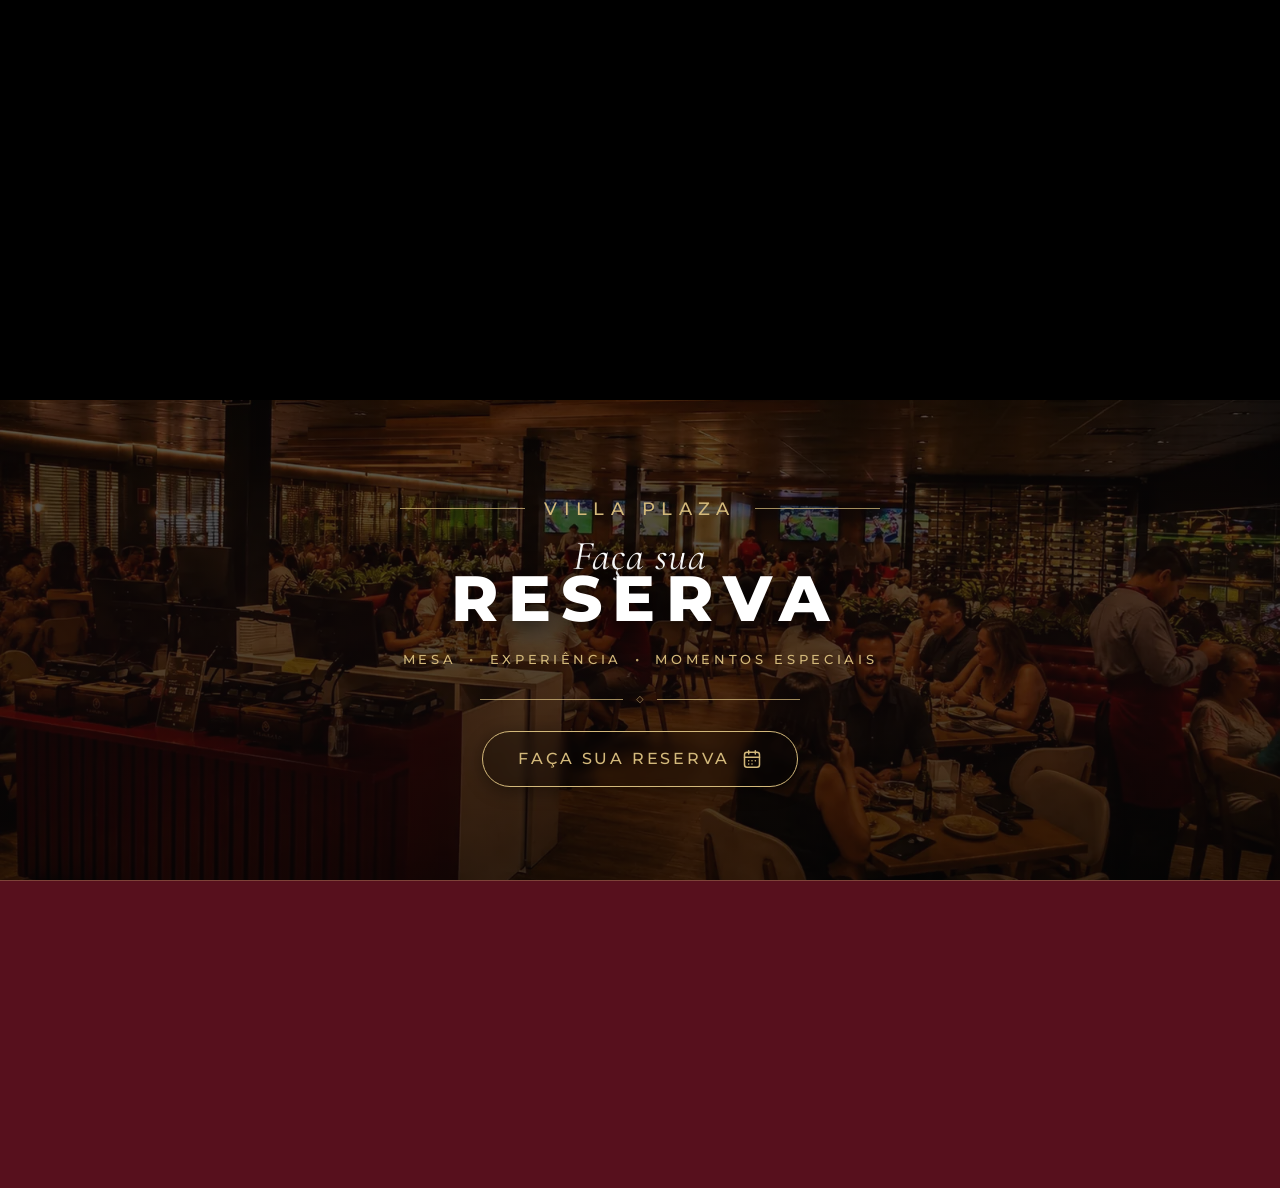
==== commit 3b48fec4: "feat(ui): atualizar horarios de funcionamento no rodape e schema.org para segunda a sabado e domingo" ====
--- a/index.html
+++ b/index.html
@@ -56,14 +56,20 @@
         {
           "@type": "OpeningHoursSpecification",
           "dayOfWeek": ["Monday", "Tuesday", "Wednesday", "Thursday", "Friday", "Saturday"],
-          "opens": "12:00",
+          "opens": "11:30",
           "closes": "15:00"
         },
         {
           "@type": "OpeningHoursSpecification",
           "dayOfWeek": ["Monday", "Tuesday", "Wednesday", "Thursday", "Friday", "Saturday"],
-          "opens": "19:00",
-          "closes": "23:00"
+          "opens": "17:30",
+          "closes": "22:00"
+        },
+        {
+          "@type": "OpeningHoursSpecification",
+          "dayOfWeek": "Sunday",
+          "opens": "11:30",
+          "closes": "21:00"
         }
       ],
       "sameAs": [
@@ -524,9 +530,17 @@
                 <div class="footer-hours-block">
                     <div class="footer-hours-day">
                         <svg viewBox="0 0 24 24" class="footer-icon-gold"><circle cx="12" cy="12" r="10"></circle><polyline points="12 6 12 12 16 14"></polyline></svg>
-                        <span>Segunda à sábado</span>
+                        <span>Segunda à Sábado</span>
                     </div>
-                    <div class="footer-hours-time">12h às 15h / 19h às 23h</div>
+                    <div class="footer-hours-time">11h30 às 15h / 17h30 às 22h</div>
+                </div>
+
+                <div class="footer-hours-block" style="margin-top: 0.85rem;">
+                    <div class="footer-hours-day">
+                        <svg viewBox="0 0 24 24" class="footer-icon-gold"><rect x="3" y="4" width="18" height="18" rx="2" ry="2"></rect><line x1="16" y1="2" x2="16" y2="6"></line><line x1="8" y1="2" x2="8" y2="6"></line><line x1="3" y1="10" x2="21" y2="10"></line></svg>
+                        <span>Domingo</span>
+                    </div>
+                    <div class="footer-hours-time">11h30 às 21h</div>
                 </div>
             </div>
 
